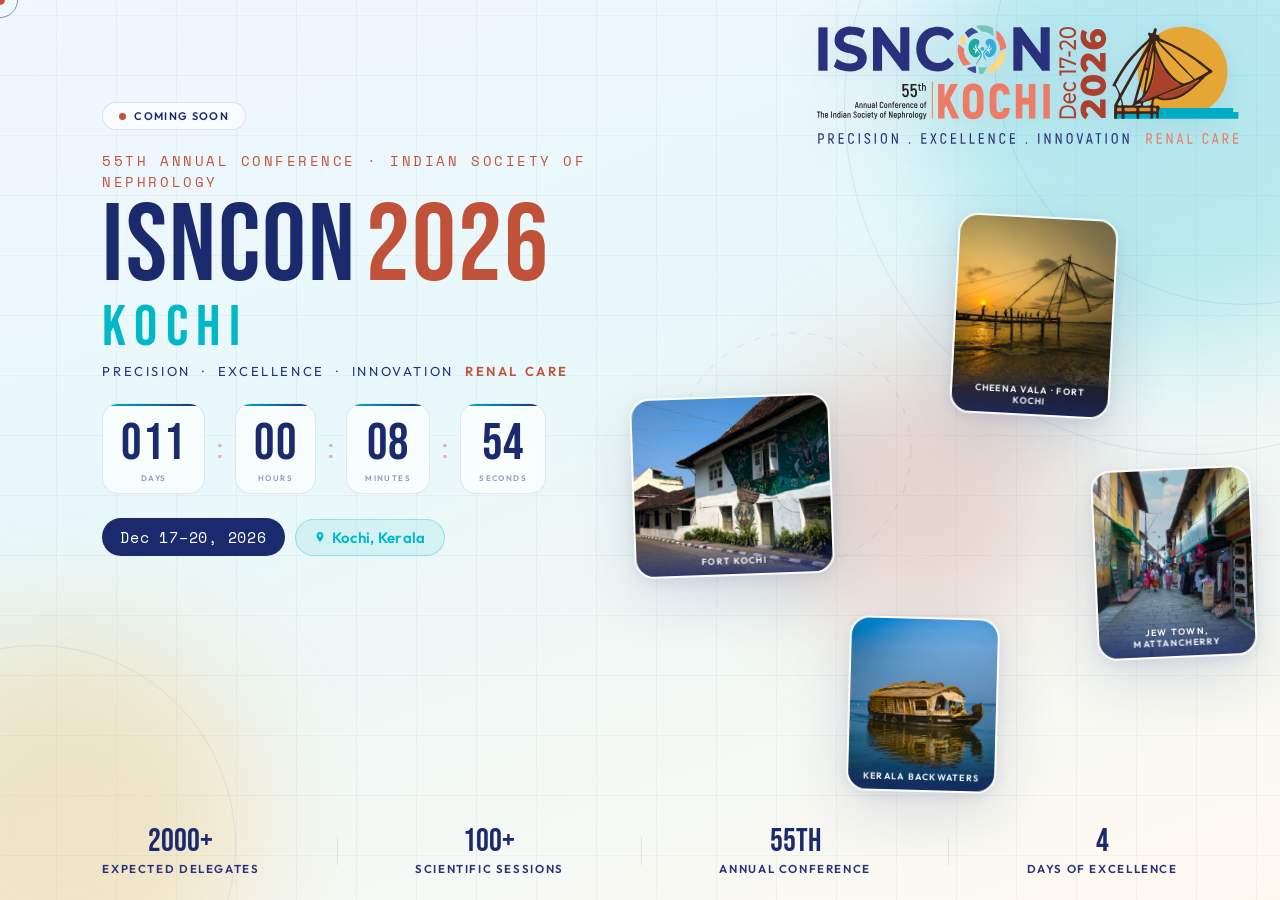
==== index.html @ fe9aec9a "count down page created and hosted" ====
<!DOCTYPE html>
<html lang="en">

<head>
	<meta charset="UTF-8">
	<meta name="viewport" content="width=device-width, initial-scale=1.0">
	<title>ISNCON 2026 — December 17 - 20 at Kochi, Kerala - 55th Annual Conference · Indian Society of Nephrology</title>
	<link rel="icon" type="image/png" href="images/favicon-96x96.png" sizes="96x96" />
	<link rel="icon" type="image/svg+xml" href="images/favicon.svg" />
	<link rel="shortcut icon" href="images/favicon.ico" />
	<link rel="apple-touch-icon" sizes="180x180" href="images/apple-touch-icon.png" />
	<meta name="apple-mobile-web-app-title" content="ISNCON 2026" />
	<link rel="manifest" href="images/site.webmanifest" />
	<meta property="og:image" content="images/logo.jpg" />
	<meta property="og:image:width" content="1200" />
	<meta property="og:image:height" content="848" />
	<meta property="og:type" content="website" />
	<meta property="og:url" content="https://isnconkochi.com/" />
	<meta property="og:title" content="ISNCON 2026 — December 17 - 20 at Kochi, Kerala - 55th Annual Conference · Indian Society of Nephrology" />
	<meta property="og:description" content="Join us December 17-20, 2026 in Kochi, Kerala for the 55th Annual Conference of the Indian Society of Nephrology." />
	<link
		href="https://fonts.googleapis.com/css2?family=Bebas+Neue&family=Outfit:wght@300;400;600;700&family=Space+Mono:ital@0;1&display=swap"
		rel="stylesheet">
	<style>
		*,
		*::before,
		*::after {
			margin: 0;
			padding: 0;
			box-sizing: border-box;
		}

		:root {
			--navy: #1a2a6c;
			--coral: #c0523a;
			--amber: #e8a020;
			--teal: #00b8c8;
			--light: #f4f8ff;
			--glass: rgba(255, 255, 255, 0.65);
		}

		html,
		body {
			height: 100%;
			overflow: hidden;
			font-family: 'Outfit', sans-serif;
			background: var(--light);
			cursor: none;
		}

		@media (hover: none) {

			html,
			body {
				cursor: auto;
			}
		}

		/* ── Custom cursor ── */
		.cursor,
		.cursor-ring {
			position: fixed;
			border-radius: 50%;
			pointer-events: none;
			transform: translate(-50%, -50%);
		}

		.cursor {
			width: 10px;
			height: 10px;
			background: var(--coral);
			z-index: 9999;
			transition: transform .08s;
		}

		.cursor-ring {
			width: 36px;
			height: 36px;
			border: 1.5px solid var(--navy);
			z-index: 9998;
			opacity: .5;
			transition: transform .18s;
		}

		@media (hover: none) {

			.cursor,
			.cursor-ring {
				display: none;
			}
		}

		/* ── Scene ── */
		.scene {
			position: fixed;
			inset: 0;
			overflow: hidden;
			background: linear-gradient(160deg, #f0f7ff 0%, #e8f8fa 40%, #fff9f0 100%);
		}

		/* ── Parallax layers ── */
		.layer {
			position: absolute;
			inset: -5%;
			width: 110%;
			height: 110%;
			will-change: transform;
		}

		.grid-layer {
			background-image:
				linear-gradient(to right, rgba(26, 42, 108, 0.04) 1px, transparent 1px),
				linear-gradient(to bottom, rgba(26, 42, 108, 0.04) 1px, transparent 1px);
			background-size: 60px 60px;
		}

		/* Blobs */
		.blob {
			position: absolute;
			border-radius: 50%;
			filter: blur(60px);
			opacity: .22;
		}

		.blob-1 {
			width: 500px;
			height: 500px;
			background: var(--teal);
			top: -100px;
			right: -80px;
		}

		.blob-2 {
			width: 380px;
			height: 380px;
			background: var(--amber);
			bottom: -60px;
			left: -60px;
		}

		.blob-3 {
			width: 280px;
			height: 280px;
			background: var(--coral);
			top: 40%;
			left: 60%;
		}

		/* Rings */
		.ring {
			position: absolute;
			border-radius: 50%;
			border: 1px solid rgba(26, 42, 108, 0.08);
		}

		.ring-1 {
			width: 700px;
			height: 700px;
			top: -200px;
			right: -200px;
		}

		.ring-2 {
			width: 500px;
			height: 500px;
			top: -150px;
			right: -150px;
		}

		.ring-3 {
			width: 400px;
			height: 400px;
			bottom: -100px;
			left: -100px;
		}

		/* Particles */
		.particles {
			position: absolute;
			inset: 0;
			overflow: hidden;
			pointer-events: none;
		}

		.particle {
			position: absolute;
			border-radius: 50%;
			animation: floatUp linear infinite;
			opacity: 0;
		}

		@keyframes floatUp {
			0% {
				transform: translateY(0) scale(1);
				opacity: 0;
			}

			10% {
				opacity: 1;
			}

			90% {
				opacity: .6;
			}

			100% {
				transform: translateY(-100vh) scale(.5);
				opacity: 0;
			}
		}

		/* Kidney ring */
		.kidney-ring {
			position: absolute;
			right: 38%;
			top: 50%;
			transform: translate(50%, -50%);
			width: 260px;
			height: 260px;
			pointer-events: none;
			z-index: 5;
			animation: spinSlow 30s linear infinite;
			opacity: .06;
		}

		@keyframes spinSlow {
			to {
				transform: translate(50%, -50%) rotate(360deg);
			}
		}

		/* ── Image cards ── */
		.img-card {
			position: absolute;
			border-radius: 20px;
			overflow: hidden;
			box-shadow: 0 20px 60px rgba(26, 42, 108, .14), 0 4px 16px rgba(26, 42, 108, .08);
			border: 2px solid rgba(255, 255, 255, .85);
			z-index: 8;
			pointer-events: none;
			will-change: transform;
			animation: cardReveal 1s ease both;
		}

		.img-card img {
			width: 100%;
			height: 100%;
			object-fit: cover;
			display: block;
		}

		.img-card-label {
			position: absolute;
			bottom: 0;
			left: 0;
			right: 0;
			background: linear-gradient(to top, rgba(26, 42, 108, .75), transparent);
			color: #fff;
			font-size: 9px;
			font-weight: 600;
			letter-spacing: .14em;
			text-transform: uppercase;
			padding: 18px 10px 8px;
			text-align: center;
		}

		@keyframes cardReveal {
			from {
				opacity: 0;
				transform: translateY(30px) scale(.95);
			}

			to {
				opacity: 1;
			}
		}

		/* Desktop card positions */
		.img-card-1 {
			width: 190px;
			height: 240px;
			top: 22%;
			right: 13%;
			transform: rotate(3deg);
			animation-delay: .3s;
		}

		.img-card-2 {
			width: 160px;
			height: 190px;
			top: 52%;
			right: 2%;
			transform: rotate(-2.5deg);
			animation-delay: .5s;
		}

		.img-card-3 {
			width: 150px;
			height: 175px;
			bottom: 12%;
			right: 22%;
			transform: rotate(1.5deg);
			animation-delay: .7s;
		}

		.img-card-4 {
			width: 150px;
			height: 160px;
			top: 12%;
			right: 35%;
			transform: rotate(-3deg);
			animation-delay: .9s;
			opacity: .85;
		}

		.img-card-5 {
			width: 200px;
			height: 180px;
			top: 44%;
			right: 35%;
			transform: rotate(-2deg);
			animation-delay: 1.1s;
			opacity: .85;
		}

		/* ── Logo ── */
		.logo-img {
			position: fixed;
			top: 24px;
			right: 40px;
			height: 120px;
			z-index: 100;
			pointer-events: none;
			animation: fadeSlide 1s .4s ease both;
			filter: drop-shadow(0 4px 16px rgba(26, 42, 108, .1));
		}

		/* ── Main content ── */
		.content {
			position: relative;
			z-index: 10;
			height: 100vh;
			max-width: 62%;
			display: flex;
			flex-direction: column;
			justify-content: center;
			padding: 0 8vw;
			pointer-events: none;
		}

		/* Badge */
		.badge {
			display: inline-flex;
			align-items: center;
			gap: 8px;
			background: var(--glass);
			backdrop-filter: blur(12px);
			border: 1px solid rgba(26, 42, 108, .12);
			border-radius: 100px;
			padding: 6px 16px;
			font-size: 11px;
			font-weight: 600;
			letter-spacing: .12em;
			text-transform: uppercase;
			color: var(--navy);
			margin-bottom: 20px;
			width: fit-content;
			pointer-events: auto;
			animation: fadeSlide .8s ease both;
		}

		.badge-dot {
			width: 7px;
			height: 7px;
			background: var(--coral);
			border-radius: 50%;
			animation: pulse 2s ease infinite;
		}

		@keyframes pulse {

			0%,
			100% {
				transform: scale(1);
				opacity: 1
			}

			50% {
				transform: scale(1.5);
				opacity: .6
			}
		}

		/* Title */
		.title-block {
			animation: fadeSlide .8s .15s ease both;
		}

		.label-small {
			font-family: 'Space Mono', monospace;
			font-size: clamp(10px, 1.2vw, 14px);
			letter-spacing: .18em;
			color: var(--coral);
			text-transform: uppercase;
			margin-bottom: 6px;
		}

		.isncon-logo {
			display: flex;
			align-items: baseline;
			flex-wrap: wrap;
			margin-bottom: 2px;
		}

		.logo-isncon {
			font-family: 'Bebas Neue', sans-serif;
			font-size: clamp(52px, 9vw, 110px);
			color: var(--navy);
			line-height: .9;
			letter-spacing: .02em;
		}

		.logo-year {
			font-family: 'Bebas Neue', sans-serif;
			font-size: clamp(52px, 9vw, 110px);
			color: var(--coral);
			line-height: .9;
			letter-spacing: .02em;
			margin-left: 8px;
		}

		.kochi-text {
			font-family: 'Bebas Neue', sans-serif;
			font-size: clamp(28px, 4.5vw, 64px);
			color: var(--teal);
			letter-spacing: .15em;
			line-height: 1;
			margin-bottom: 6px;
		}

		.tagline {
			font-size: clamp(10px, 1.1vw, 13px);
			font-weight: 400;
			letter-spacing: .2em;
			color: #2a317c;
			text-transform: uppercase;
			margin-bottom: 24px;
		}

		.tagline span {
			color: var(--coral);
			font-weight: 600;
		}

		/* Countdown */
		.countdown {
			display: flex;
			gap: 12px;
			flex-wrap: wrap;
			animation: fadeSlide .8s .4s ease both;
			pointer-events: auto;
			margin-bottom: 24px;
		}

		.count-unit {
			display: flex;
			flex-direction: column;
			align-items: center;
			background: var(--glass);
			backdrop-filter: blur(16px);
			border: 1px solid rgba(26, 42, 108, .1);
			border-radius: 16px;
			padding: 14px 18px 10px;
			min-width: 72px;
			position: relative;
			overflow: hidden;
			transition: transform .2s, box-shadow .2s;
		}

		.count-unit:hover {
			transform: translateY(-3px);
			box-shadow: 0 12px 32px rgba(26, 42, 108, .1);
		}

		.count-unit::before {
			content: '';
			position: absolute;
			top: 0;
			left: 0;
			right: 0;
			height: 2px;
			background: linear-gradient(90deg, var(--teal), var(--navy));
		}

		.count-num {
			font-family: 'Bebas Neue', sans-serif;
			font-size: clamp(34px, 4vw, 52px);
			color: var(--navy);
			line-height: 1;
			letter-spacing: .03em;
		}

		.count-label {
			font-size: 8px;
			font-weight: 600;
			letter-spacing: .18em;
			color: rgba(26, 42, 108, .45);
			text-transform: uppercase;
			margin-top: 4px;
		}

		.count-sep {
			font-family: 'Bebas Neue', sans-serif;
			font-size: 30px;
			color: var(--coral);
			align-self: center;
			opacity: .4;
			animation: blink 1s step-end infinite;
		}

		@keyframes blink {

			0%,
			100% {
				opacity: .4
			}

			50% {
				opacity: .05
			}
		}

		/* Date strip */
		.date-strip {
			display: flex;
			align-items: center;
			gap: 10px;
			flex-wrap: wrap;
			animation: fadeSlide .8s .55s ease both;
			pointer-events: auto;
		}

		.date-pill {
			background: var(--navy);
			color: #fff;
			font-family: 'Space Mono', monospace;
			font-size: clamp(11px, 1.3vw, 15px);
			padding: 8px 18px;
			border-radius: 100px;
			letter-spacing: .05em;
			white-space: nowrap;
		}

		.venue-pill {
			display: flex;
			align-items: center;
			gap: 6px;
			background: rgba(0, 184, 200, .1);
			border: 1px solid rgba(0, 184, 200, .3);
			color: var(--teal);
			font-size: clamp(11px, 1.3vw, 15px);
			font-weight: 600;
			padding: 8px 18px;
			border-radius: 100px;
			letter-spacing: .02em;
			white-space: nowrap;
		}

		@keyframes fadeSlide {
			from {
				opacity: 0;
				transform: translateY(24px);
			}

			to {
				opacity: 1;
				transform: translateY(0);
			}
		}

		/* ── Stats bar ── */
		.stats {
			position: fixed;
			bottom: 24px;
			left: 8vw;
			right: 8vw;
			display: flex;
			justify-content: space-between;
			align-items: center;
			pointer-events: none;
			z-index: 20;
			animation: fadeSlide .8s .7s ease both;
		}

		.stat-item {
			display: flex;
			flex-direction: column;
			align-items: center;
			gap: 3px;
		}

		.stat-num {
			font-family: 'Bebas Neue', sans-serif;
			font-size: clamp(20px, 2.5vw, 32px);
			color: var(--navy);
			line-height: 1;
		}

		.stat-label {
			font-size: clamp(8px, .9vw, 12px);
			font-weight: 600;
			letter-spacing: .14em;
			color: #2a317c;
			text-transform: uppercase;
			text-align: center;
		}

		.stat-div {
			width: 1px;
			height: 28px;
			background: rgba(26, 42, 108, .1);
		}

		/* ══════════════════════════════════════
     TABLET  ≤ 1024px
  ══════════════════════════════════════ */
		@media all and (max-width: 1280px){
			.img-card-4{
				display: none;
			}
			.content{
				justify-content: start;
				padding-top: 8%;
			}
			.img-card-1 {
				width: 160px;
				height: 200px;
				top: 24%;
			}
		}
		@media (max-width: 1024px) {
			.content {
				max-width: 100%;
				padding: 0 6vw;
				padding-top: 110px;
			}

			.img-card-1 {
				width: 140px;
				height: 175px;
				top: auto;
				bottom: 16%;
				right: 3%;
			}

			.img-card-2 {
				width: 130px;
				height: 155px;
				top: auto;
				bottom: 19%;
				right: 20%;
			}

			.img-card-3 {
				width: 130px;
				height: 155px;
				top: auto;
				bottom: 43%;
				right: 20%;
			}

			.img-card-4 {
				width: 120px;
				height: 135px;
				top: 8%;
				right: 3%;
				transform: rotate(-2deg);
			}

			.img-card-5 {
				display: none;
			}

			.kidney-ring {
				right: 50%;
				opacity: .04;
			}

			.logo-img {
				height: 100px;
				right: 20px;
				top: 16px;
			}

			.stats {
				left: 4vw;
				right: 4vw;
			}
		}

		/* ══════════════════════════════════════
     MOBILE  ≤ 640px
  ══════════════════════════════════════ */
		@media (max-width: 640px) {

			html,
			body {
				overflow-y: auto;
			}

			.content {
				max-width: 100%;
				height: auto;
				min-height: 100dvh;
				padding: 140px 6vw 148px;
				justify-content: flex-start;
			}

			/* Hide most cards; show two small ones tucked bottom-right */
			.img-card {
				display: none;
			}

			.img-card-1,
			.img-card-2,
			.img-card-3,
			.img-card-4 {
				display: block;
			}

			.img-card-1 {
				width: 100px;
				height: 120px;
				bottom: 120px;
				top: auto;
				right: 4%;
				transform: rotate(3deg);
				animation-delay: .4s;
			}

			.img-card-2 {
				width: 100px;
				height: 120px;
				bottom: 120px;
				top: auto;
				right: calc(4% + 110px);
				transform: rotate(-2deg);
				animation-delay: .6s;
			}

			.img-card-3 {
				width: 100px;
				height: 120px;
				bottom: 120px;
				top: auto;
				right: calc(4% + 220px);
				transform: rotate(2deg);
				animation-delay: .8s;
			}

			.img-card-4 {
				width: 100px;
				height: 120px;
				bottom: 120px;
				top: auto;
				right: calc(4% + 330px);
				transform: rotate(-3deg);
				animation-delay: 1s;
			}

			.kidney-ring {
				display: none;
			}

			.logo-img {
				height: 80px;
				right: 14px;
				top: 30px;
			}

			.badge {
				font-size: 10px;
				padding: 5px 12px;
				margin-bottom: 14px;
			}

			.tagline {
				font-size: 9px;
				letter-spacing: .13em;
				margin-bottom: 16px;
			}

			.countdown {
				gap: 8px;
				margin-bottom: 18px;
			}

			.count-unit {
				padding: 10px 12px 8px;
				min-width: 58px;
				border-radius: 12px;
			}

			.count-num {
				font-size: 30px;
			}

			.count-sep {
				font-size: 24px;
			}

			.count-label {
				font-size: 7px;
			}

			.date-strip {
				gap: 8px;
			}

			.date-pill,
			.venue-pill {
				font-size: 11px;
				padding: 7px 13px;
			}

			/* Frosted stats bar pinned to bottom */
			.stats {
				left: 0;
				right: 0;
				bottom: 0;
				padding: 10px 5vw 14px;
				background: rgba(255, 255, 255, .88);
				backdrop-filter: blur(14px);
				border-top: 1px solid rgba(26, 42, 108, .07);
				justify-content: space-around;
			}

			.stat-div {
				display: none;
			}

			.stat-num {
				font-size: 20px;
			}

			.stat-label {
				font-size: 8px;
				letter-spacing: .09em;
			}
		}

		/* ══════════════════════════════════════
     VERY SMALL  ≤ 380px
  ══════════════════════════════════════ */
		@media (max-width: 380px) {

			.logo-isncon,
			.logo-year {
				font-size: 42px;
			}

			.kochi-text {
				font-size: 22px;
			}

			.count-num {
				font-size: 26px;
			}

			.count-unit {
				min-width: 50px;
				padding: 8px 10px 6px;
			}

			.imgCard4 {
				display: none;
			}

			.logo-img {
				height: 46px;
			}
		}
	</style>
</head>

<body>

	<div class="cursor" id="cursor"></div>
	<div class="cursor-ring" id="cursorRing"></div>

	<div class="scene" id="scene">

		<div class="layer grid-layer" data-depth="0.05"></div>

		<div class="layer" data-depth="0.15">
			<div class="blob blob-1"></div>
			<div class="blob blob-2"></div>
			<div class="blob blob-3"></div>
		</div>

		<div class="layer" data-depth="0.08">
			<div class="ring ring-1"></div>
			<div class="ring ring-2"></div>
			<div class="ring ring-3"></div>
		</div>

		<svg class="kidney-ring" viewBox="0 0 200 200" xmlns="http://www.w3.org/2000/svg">
			<circle cx="100" cy="100" r="90" stroke="#1a2a6c" stroke-width="1" fill="none" stroke-dasharray="6 8" />
			<circle cx="100" cy="100" r="70" stroke="#00b8c8" stroke-width=".5" fill="none" stroke-dasharray="3 12" />
		</svg>

		<div class="particles" id="particles"></div>

		<div class="img-card img-card-1" data-depth="0.35" id="imgCard1">
			<img src="images/chinese-net.webp" alt="Chinese Fishing Nets Kochi"
				onerror="this.parentElement.style.background='linear-gradient(135deg,#00b8c8,#1a2a6c)';this.style.display='none'" />
			<div class="img-card-label">Cheena Vala · Fort Kochi</div>
		</div>

		<div class="img-card img-card-2" data-depth="0.45" id="imgCard2">
			<img src="images/mattanchery.jpeg" alt="Jew Town, Mattancherry"
				onerror="this.parentElement.style.background='linear-gradient(135deg,#e8a020,#c0523a)';this.style.display='none'" />
			<div class="img-card-label">Jew Town, Mattancherry</div>
		</div>

		<div class="img-card img-card-3" data-depth="0.3" id="imgCard3">
			<img src="images/house-boat.webp" alt="Kerala Backwaters"
				onerror="this.parentElement.style.background='linear-gradient(135deg,#1a2a6c,#00b8c8)';this.style.display='none'" />
			<div class="img-card-label">Kerala Backwaters</div>
		</div>

		<div class="img-card img-card-4" data-depth="0.2" id="imgCard4">
			<img src="images/kadamakudy.webp" alt="Kadamakudy Islands"
				onerror="this.parentElement.style.background='linear-gradient(135deg,#f4f8ff,#1a2a6c)';this.style.display='none'" />
			<div class="img-card-label">Kadamakudy Islands</div>
		</div>

		<div class="img-card img-card-5" data-depth="0.25" id="imgCard5">
			<img src="images/fort-kochi.jpg" alt="Fort Kochi"
				onerror="this.parentElement.style.background='linear-gradient(135deg,#f4f8ff,#1a2a6c)';this.style.display='none'" />
			<div class="img-card-label">Fort Kochi</div>
		</div>

	</div>

	<!-- Main content -->
	<div class="content" id="mainContent">

		<div class="badge">
			<div class="badge-dot"></div>
			Coming Soon
		</div>

		<div class="title-block">
			<div class="label-small">55th Annual Conference · Indian Society of Nephrology</div>
			<div class="isncon-logo">
				<span class="logo-isncon">ISNCON</span>
				<span class="logo-year">2026</span>
			</div>
			<div class="kochi-text">Kochi</div>
			<div class="tagline">Precision &nbsp;·&nbsp; Excellence &nbsp;·&nbsp; Innovation &nbsp;<span>Renal
					Care</span></div>
		</div>

		<div class="countdown">
			<div class="count-unit">
				<span class="count-num" id="days">000</span>
				<span class="count-label">Days</span>
			</div>
			<div class="count-sep">:</div>
			<div class="count-unit">
				<span class="count-num" id="hours">00</span>
				<span class="count-label">Hours</span>
			</div>
			<div class="count-sep">:</div>
			<div class="count-unit">
				<span class="count-num" id="mins">00</span>
				<span class="count-label">Minutes</span>
			</div>
			<div class="count-sep">:</div>
			<div class="count-unit">
				<span class="count-num" id="secs">00</span>
				<span class="count-label">Seconds</span>
			</div>
		</div>

		<div class="date-strip">
			<div class="date-pill">Dec 17–20, 2026</div>
			<div class="venue-pill">
				<svg width="12" height="12" viewBox="0 0 24 24" fill="currentColor">
					<path
						d="M12 2C8.13 2 5 5.13 5 9c0 5.25 7 13 7 13s7-7.75 7-13c0-3.87-3.13-7-7-7zm0 9.5c-1.38 0-2.5-1.12-2.5-2.5s1.12-2.5 2.5-2.5 2.5 1.12 2.5 2.5-1.12 2.5-2.5 2.5z" />
				</svg>
				Kochi, Kerala
			</div>
		</div>

	</div>

	<!-- Logo top-right -->
	<img src="images/logo.svg" class="logo-img" alt="ISNCON Logo" onerror="this.src='ISNCON_Logo-02.png'" />

	<!-- Stats bar -->
	<div class="stats">
		<div class="stat-item">
			<span class="stat-num">2000+</span>
			<span class="stat-label">Expected Delegates</span>
		</div>
		<div class="stat-div"></div>
		<div class="stat-item">
			<span class="stat-num">100+</span>
			<span class="stat-label">Scientific Sessions</span>
		</div>
		<div class="stat-div"></div>
		<div class="stat-item">
			<span class="stat-num">55th</span>
			<span class="stat-label">Annual Conference</span>
		</div>
		<div class="stat-div"></div>
		<div class="stat-item">
			<span class="stat-num">4</span>
			<span class="stat-label">Days of Excellence</span>
		</div>
	</div>

	<script>
		/* ── Cursor ── */
		const cursorEl = document.getElementById('cursor');
		const ringEl = document.getElementById('cursorRing');
		let mx = 0, my = 0, rx = 0, ry = 0;
		document.addEventListener('mousemove', e => { mx = e.clientX; my = e.clientY; });
		(function tick() {
			cursorEl.style.left = mx + 'px'; cursorEl.style.top = my + 'px';
			rx += (mx - rx) * .12; ry += (my - ry) * .12;
			ringEl.style.left = rx + 'px'; ringEl.style.top = ry + 'px';
			requestAnimationFrame(tick);
		})();

		/* ── Parallax (pointer devices only) ── */
		if (window.matchMedia('(hover: hover)').matches) {
			const layers = document.querySelectorAll('[data-depth]');
			const content = document.getElementById('mainContent');
			const cx = innerWidth / 2, cy = innerHeight / 2;
			const rots = { imgCard1: 3, imgCard2: -2.5, imgCard3: 1.5, imgCard4: -3, imgCard5: -2 };

			document.addEventListener('mousemove', e => {
				const dx = (e.clientX - cx) / cx;
				const dy = (e.clientY - cy) / cy;
				layers.forEach(l => {
					const d = parseFloat(l.dataset.depth);
					const id = l.id;
					if (id && rots[id] !== undefined) {
						l.style.transform =
							`translate(${dx * d * 55}px,${dy * d * 55}px) rotate(${rots[id] + dx * 1.5}deg)`;
					} else {
						l.style.transform = `translate(${dx * d * 40}px,${dy * d * 40}px)`;
					}
				});
				content.style.transform = `translate(${dx * 5}px,${dy * 3}px)`;
			});
		}

		/* ── Countdown ── */
		function tick() {
			const diff = new Date('2026-12-17T08:00:00') - Date.now();
			if (diff <= 0) return;
			const d = Math.floor(diff / 86400000);
			const h = Math.floor(diff % 86400000 / 3600000);
			const m = Math.floor(diff % 3600000 / 60000);
			const s = Math.floor(diff % 60000 / 1000);
			document.getElementById('days').textContent = String(d).padStart(3, '0');
			document.getElementById('hours').textContent = String(h).padStart(2, '0');
			document.getElementById('mins').textContent = String(m).padStart(2, '0');
			document.getElementById('secs').textContent = String(s).padStart(2, '0');
		}
		tick(); setInterval(tick, 1000);

		/* ── Particles ── */
		const pc = document.getElementById('particles');
		const colors = ['#1a2a6c', '#00b8c8', '#c0523a', '#e8a020'];
		for (let i = 0; i < 28; i++) {
			const p = document.createElement('div');
			p.className = 'particle';
			const sz = Math.random() * 5 + 2;
			p.style.cssText = `
      width:${sz}px;height:${sz}px;
      background:${colors[Math.floor(Math.random() * 4)]};
      left:${Math.random() * 100}%;bottom:-20px;
      animation-duration:${Math.random() * 12 + 8}s;
      animation-delay:${Math.random() * 10}s;
    `;
			pc.appendChild(p);
		}
	</script>
</body>

</html>
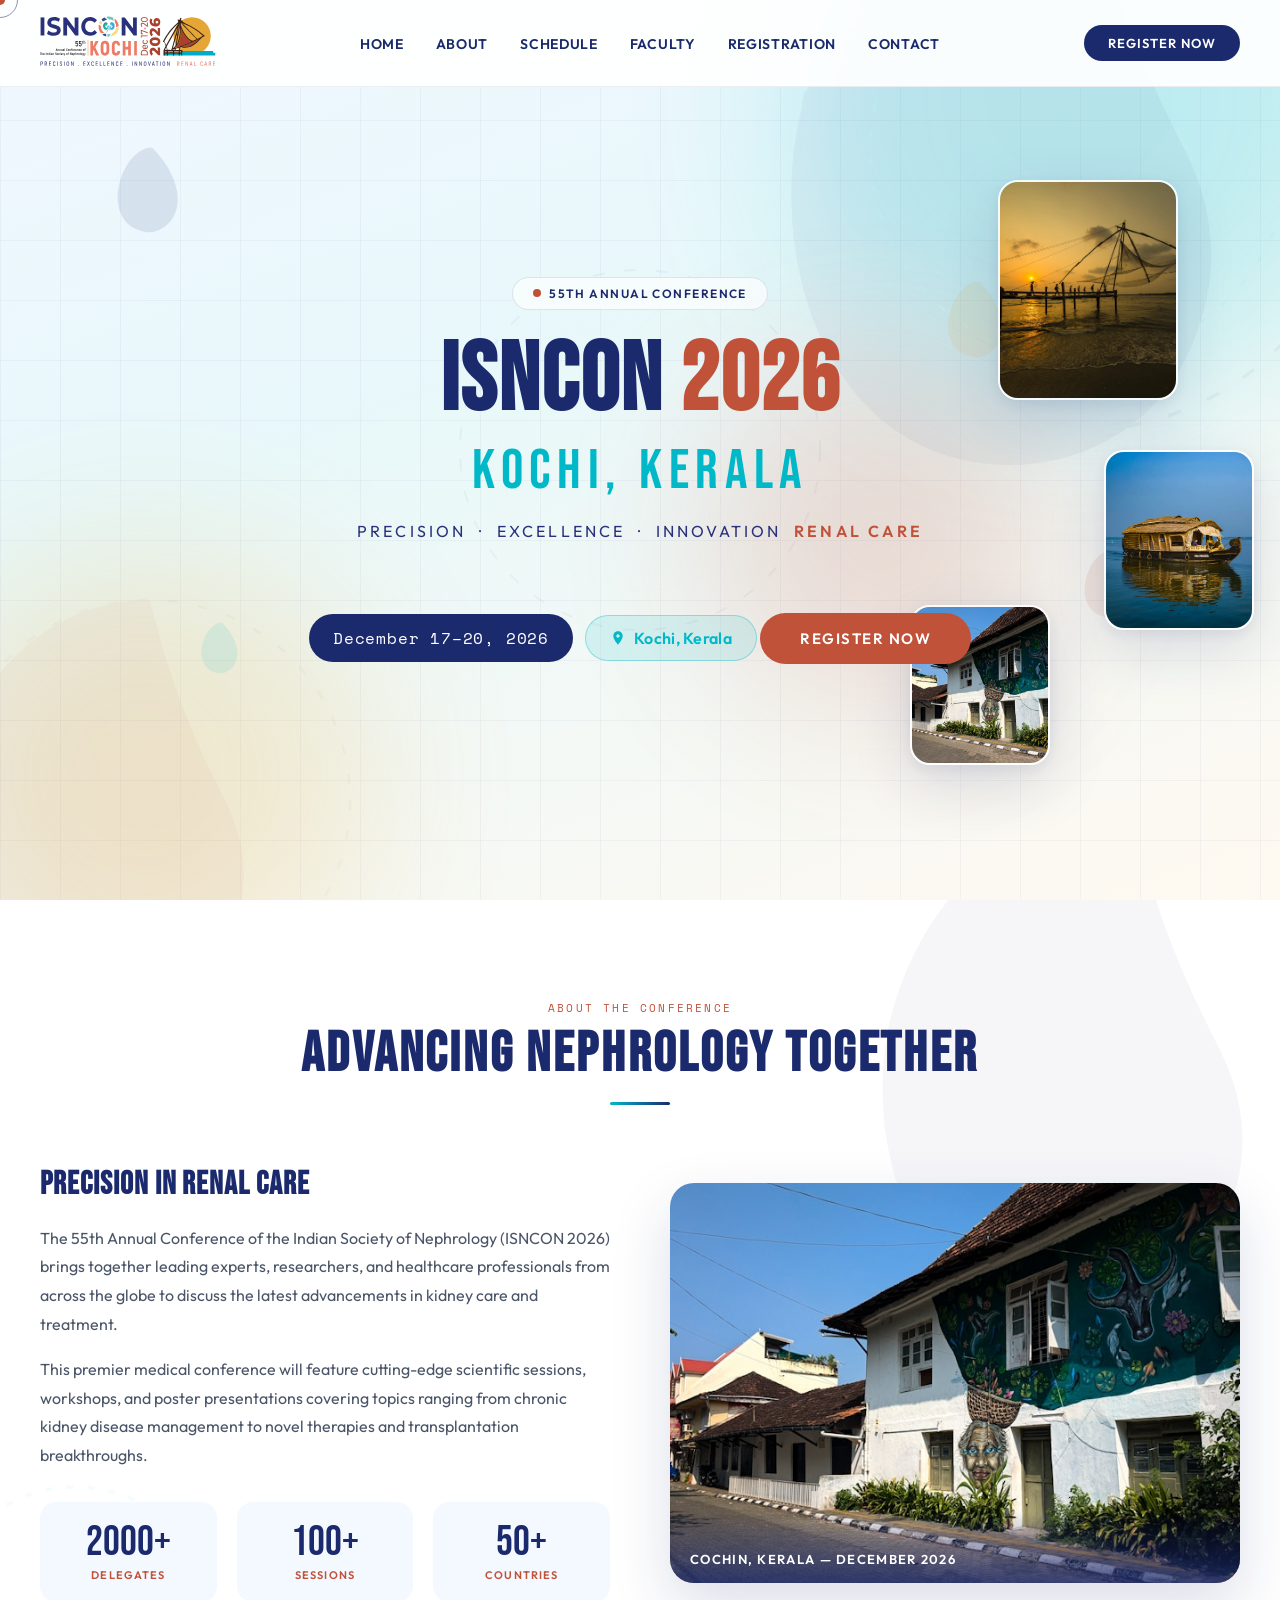
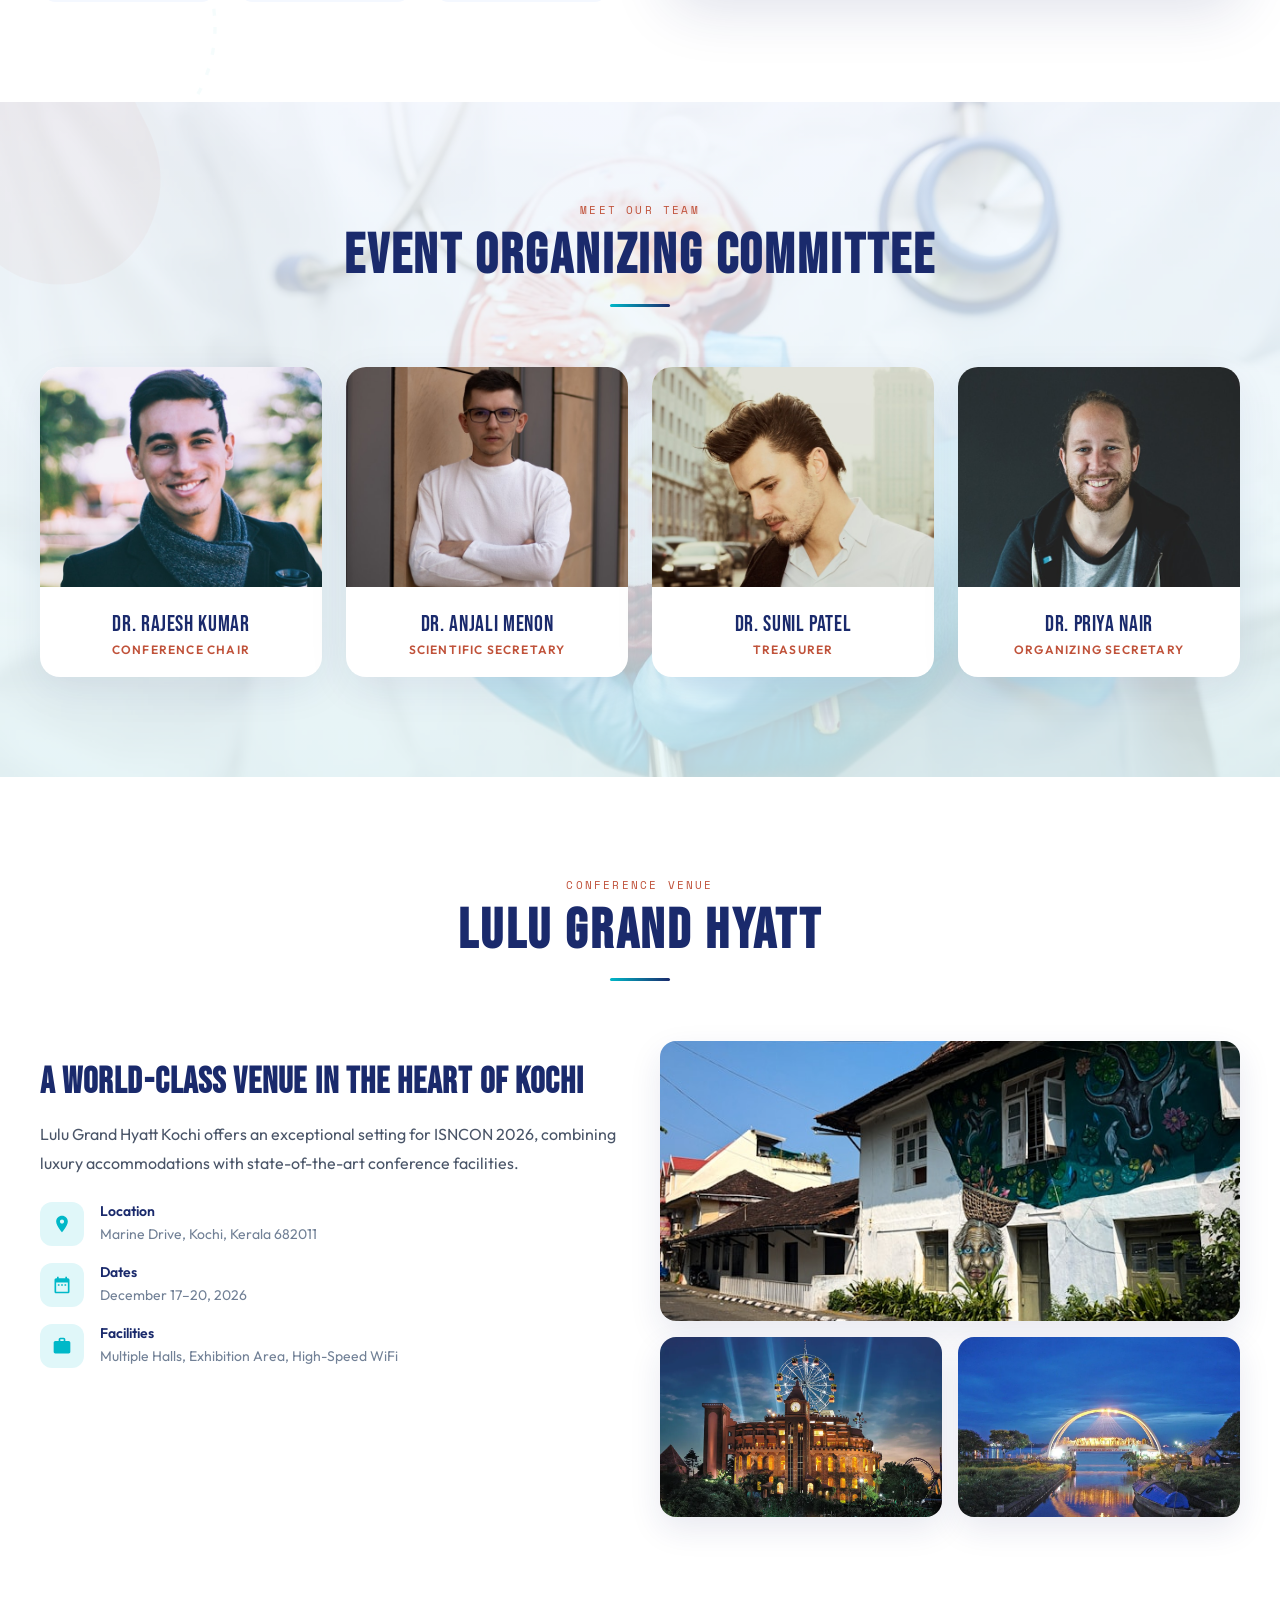
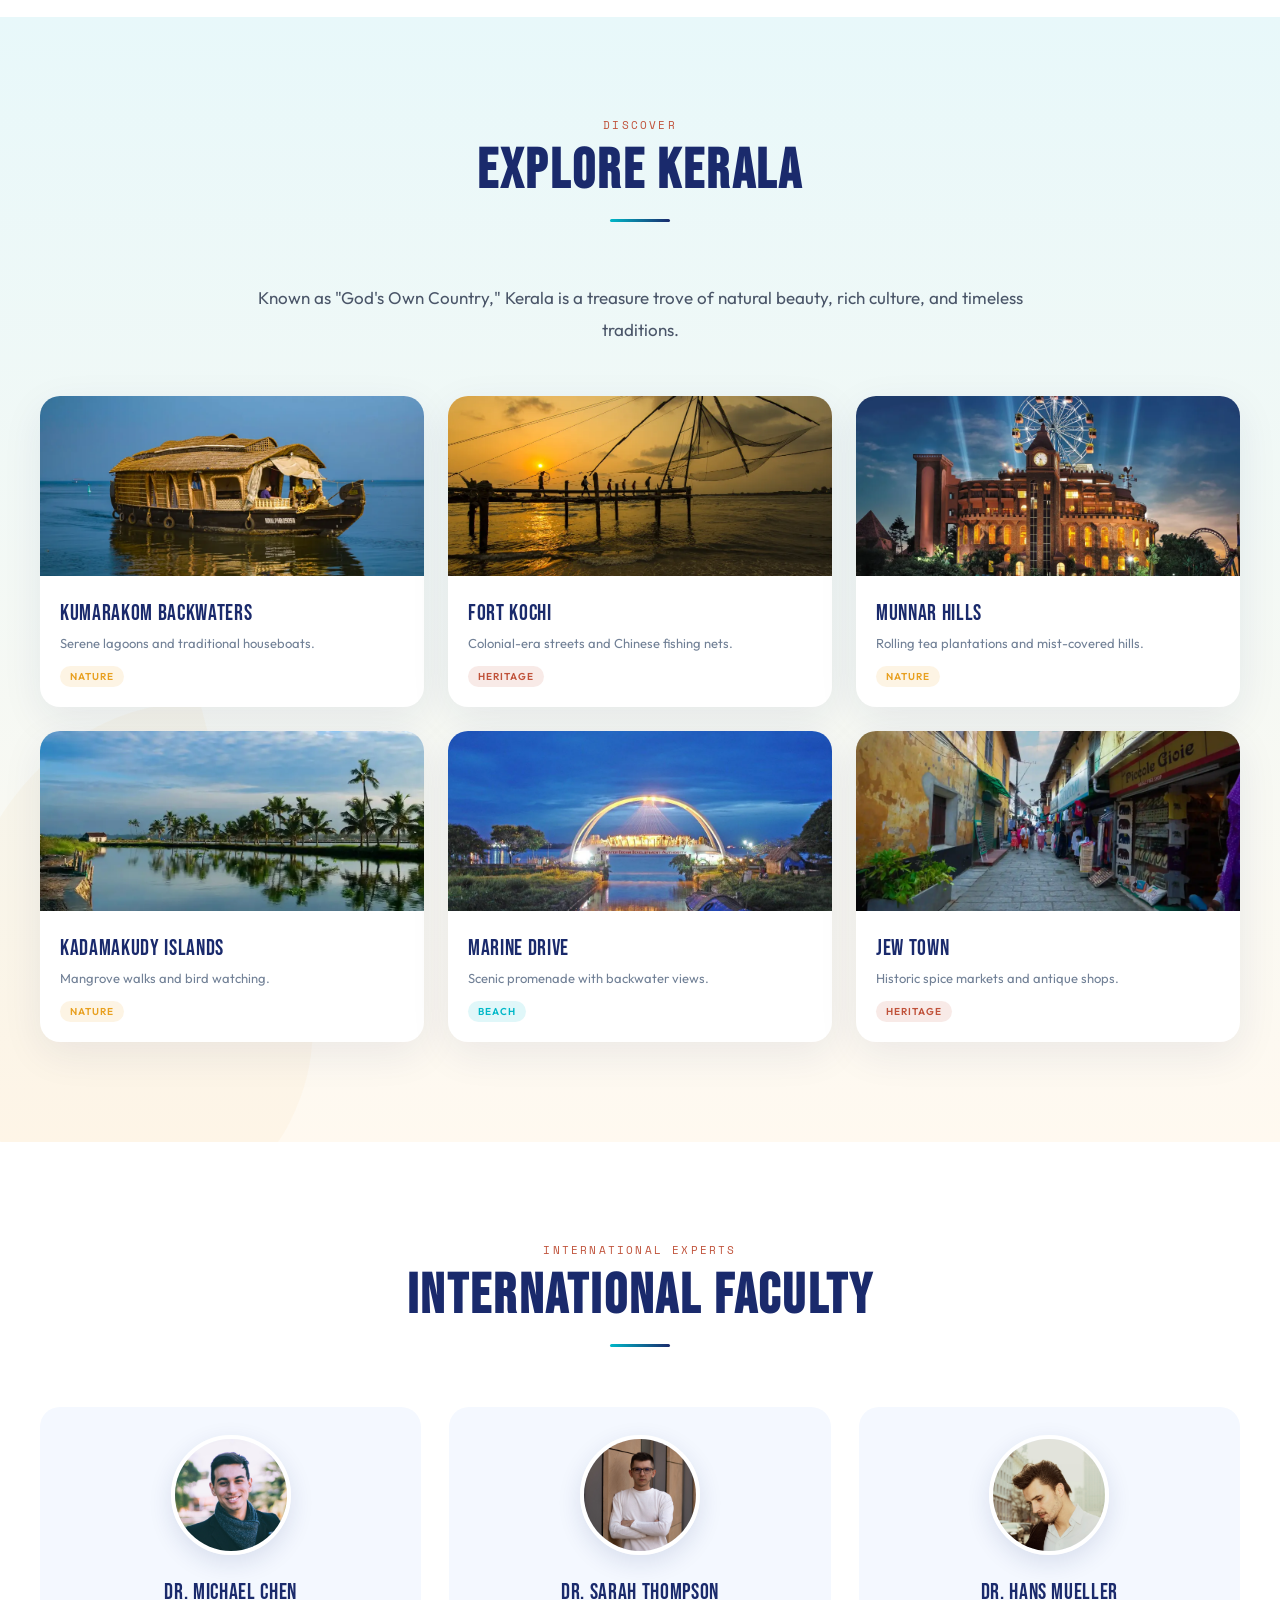
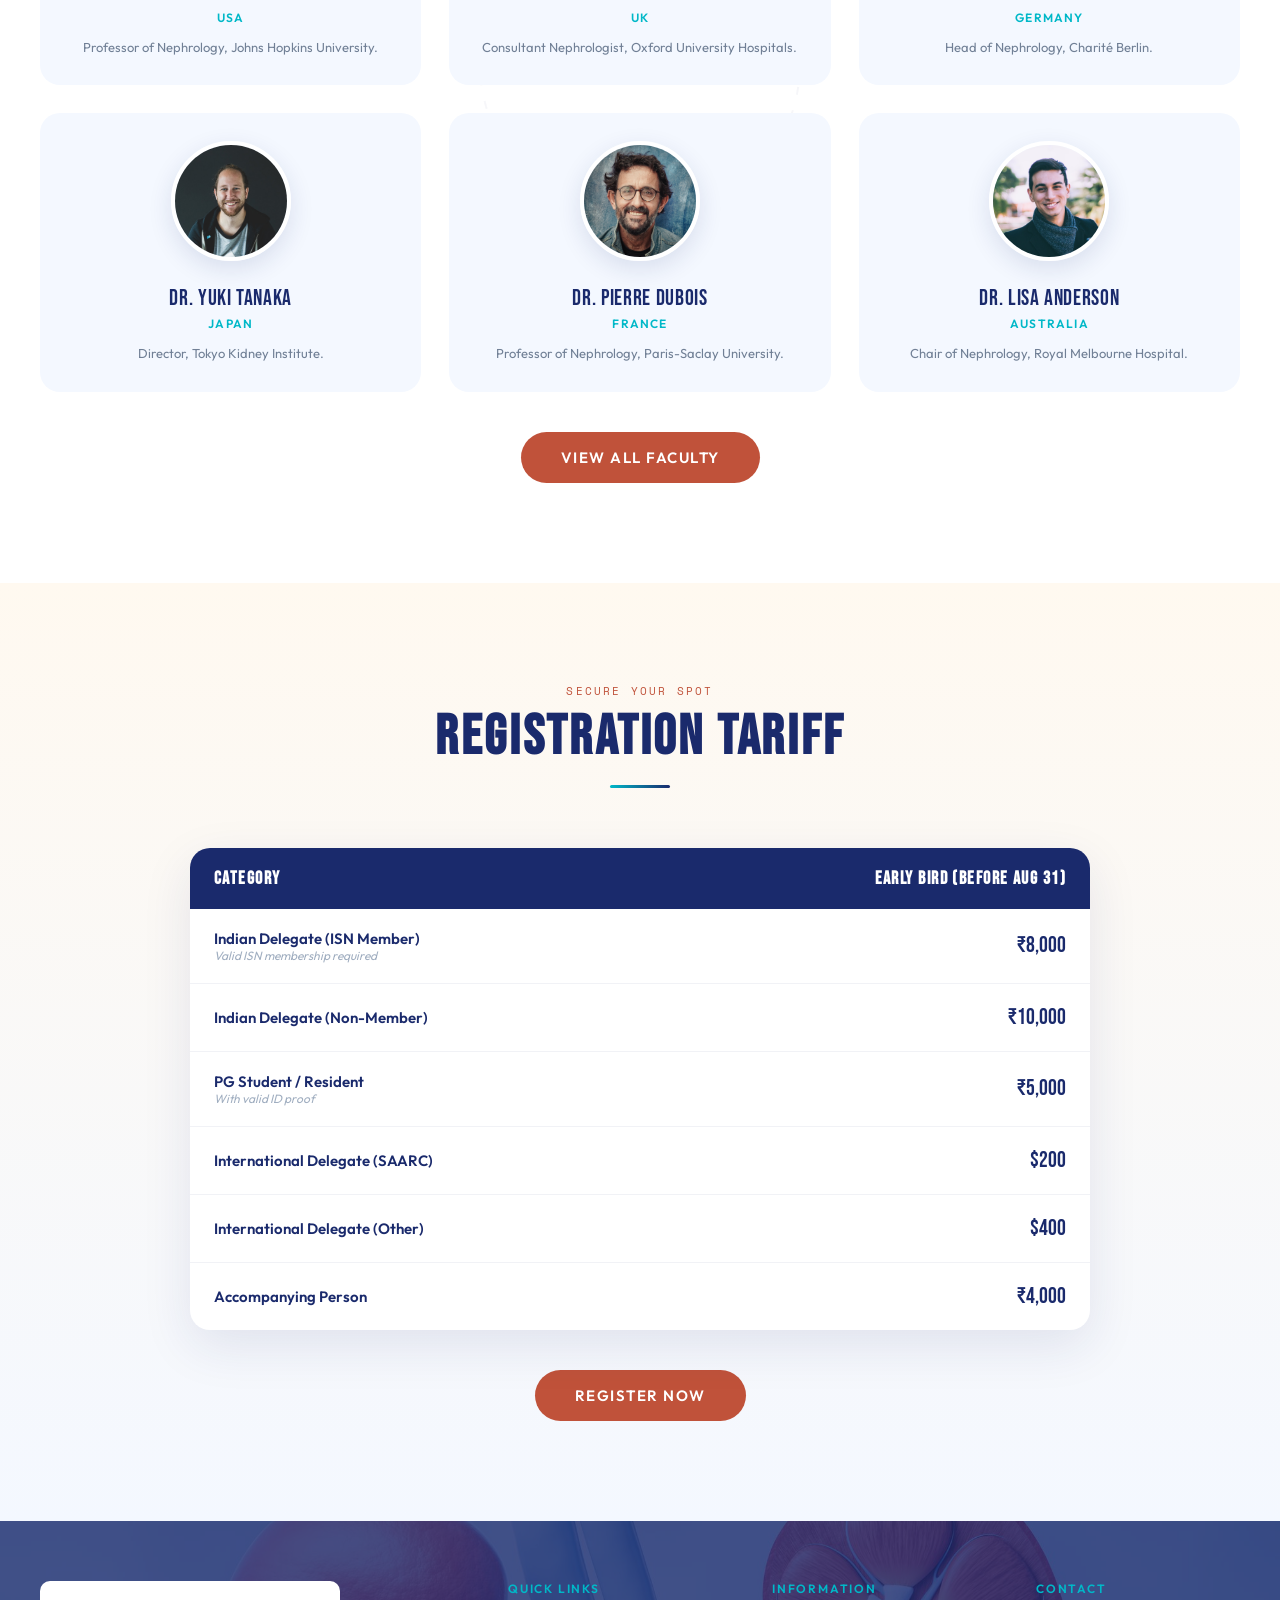
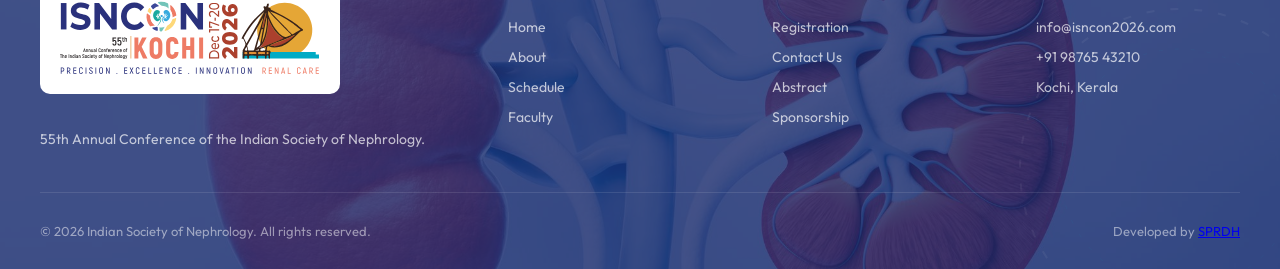
==== commit 680e2263: "home page and inner page created with dummy content" ====
--- a/index.html
+++ b/index.html
@@ -4,20 +4,13 @@
 <head>
 	<meta charset="UTF-8">
 	<meta name="viewport" content="width=device-width, initial-scale=1.0">
-	<title>ISNCON 2026 — December 17 - 20 at Kochi, Kerala - 55th Annual Conference · Indian Society of Nephrology</title>
+	<title>ISNCON 2026 — Home | 55th Annual Conference · Indian Society of Nephrology</title>
 	<link rel="icon" type="image/png" href="images/favicon-96x96.png" sizes="96x96" />
 	<link rel="icon" type="image/svg+xml" href="images/favicon.svg" />
 	<link rel="shortcut icon" href="images/favicon.ico" />
 	<link rel="apple-touch-icon" sizes="180x180" href="images/apple-touch-icon.png" />
 	<meta name="apple-mobile-web-app-title" content="ISNCON 2026" />
 	<link rel="manifest" href="images/site.webmanifest" />
-	<meta property="og:image" content="images/logo.jpg" />
-	<meta property="og:image:width" content="1200" />
-	<meta property="og:image:height" content="848" />
-	<meta property="og:type" content="website" />
-	<meta property="og:url" content="https://isnconkochi.com/" />
-	<meta property="og:title" content="ISNCON 2026 — December 17 - 20 at Kochi, Kerala - 55th Annual Conference · Indian Society of Nephrology" />
-	<meta property="og:description" content="Join us December 17-20, 2026 in Kochi, Kerala for the 55th Annual Conference of the Indian Society of Nephrology." />
 	<link
 		href="https://fonts.googleapis.com/css2?family=Bebas+Neue&family=Outfit:wght@300;400;600;700&family=Space+Mono:ital@0;1&display=swap"
 		rel="stylesheet">
@@ -27,7 +20,7 @@
 		*::after {
 			margin: 0;
 			padding: 0;
-			box-sizing: border-box;
+			box-sizing: border-box
 		}
 
 		:root {
@@ -36,1061 +29,1737 @@
 			--amber: #e8a020;
 			--teal: #00b8c8;
 			--light: #f4f8ff;
-			--glass: rgba(255, 255, 255, 0.65);
+			--glass: rgba(255, 255, 255, 0.65)
+		}
+
+		html {
+			scroll-behavior: smooth
 		}
 
 		html,
 		body {
-			height: 100%;
-			overflow: hidden;
 			font-family: 'Outfit', sans-serif;
 			background: var(--light);
-			cursor: none;
-		}
-
-		@media (hover: none) {
+			cursor: none
+		}
+
+		@media(hover:none) {
 
 			html,
 			body {
-				cursor: auto;
-			}
-		}
-
-		/* ── Custom cursor ── */
+				cursor: auto
+			}
+		}
+
 		.cursor,
 		.cursor-ring {
 			position: fixed;
 			border-radius: 50%;
 			pointer-events: none;
 			transform: translate(-50%, -50%);
+			z-index: 10000
 		}
 
 		.cursor {
 			width: 10px;
 			height: 10px;
 			background: var(--coral);
-			z-index: 9999;
-			transition: transform .08s;
+			transition: transform .08s
 		}
 
 		.cursor-ring {
 			width: 36px;
 			height: 36px;
 			border: 1.5px solid var(--navy);
-			z-index: 9998;
 			opacity: .5;
-			transition: transform .18s;
-		}
-
-		@media (hover: none) {
+			transition: transform .18s
+		}
+
+		@media(hover:none) {
 
 			.cursor,
 			.cursor-ring {
-				display: none;
-			}
-		}
-
-		/* ── Scene ── */
-		.scene {
-			position: fixed;
-			inset: 0;
-			overflow: hidden;
-			background: linear-gradient(160deg, #f0f7ff 0%, #e8f8fa 40%, #fff9f0 100%);
-		}
-
-		/* ── Parallax layers ── */
-		.layer {
-			position: absolute;
-			inset: -5%;
-			width: 110%;
-			height: 110%;
-			will-change: transform;
-		}
-
-		.grid-layer {
-			background-image:
-				linear-gradient(to right, rgba(26, 42, 108, 0.04) 1px, transparent 1px),
-				linear-gradient(to bottom, rgba(26, 42, 108, 0.04) 1px, transparent 1px);
-			background-size: 60px 60px;
-		}
-
-		/* Blobs */
-		.blob {
-			position: absolute;
-			border-radius: 50%;
-			filter: blur(60px);
-			opacity: .22;
-		}
-
-		.blob-1 {
-			width: 500px;
-			height: 500px;
-			background: var(--teal);
-			top: -100px;
-			right: -80px;
-		}
-
-		.blob-2 {
-			width: 380px;
-			height: 380px;
-			background: var(--amber);
-			bottom: -60px;
-			left: -60px;
-		}
-
-		.blob-3 {
-			width: 280px;
-			height: 280px;
-			background: var(--coral);
-			top: 40%;
-			left: 60%;
-		}
-
-		/* Rings */
-		.ring {
-			position: absolute;
-			border-radius: 50%;
-			border: 1px solid rgba(26, 42, 108, 0.08);
-		}
-
-		.ring-1 {
-			width: 700px;
-			height: 700px;
-			top: -200px;
-			right: -200px;
-		}
-
-		.ring-2 {
-			width: 500px;
-			height: 500px;
-			top: -150px;
-			right: -150px;
-		}
-
-		.ring-3 {
-			width: 400px;
-			height: 400px;
-			bottom: -100px;
-			left: -100px;
-		}
-
-		/* Particles */
-		.particles {
-			position: absolute;
-			inset: 0;
-			overflow: hidden;
-			pointer-events: none;
-		}
-
-		.particle {
-			position: absolute;
-			border-radius: 50%;
-			animation: floatUp linear infinite;
-			opacity: 0;
+				display: none
+			}
+		}
+
+		@keyframes float {
+
+			0%,
+			100% {
+				transform: translateY(0) rotate(0)
+			}
+
+			50% {
+				transform: translateY(-20px) rotate(5deg)
+			}
+		}
+
+		@keyframes floatSlow {
+
+			0%,
+			100% {
+				transform: translateY(0) rotate(0)
+			}
+
+			50% {
+				transform: translateY(-30px) rotate(-5deg)
+			}
+		}
+
+		@keyframes spin {
+			from {
+				transform: rotate(0)
+			}
+
+			to {
+				transform: rotate(360deg)
+			}
+		}
+
+		@keyframes pulse {
+
+			0%,
+			100% {
+				transform: scale(1);
+				opacity: 1
+			}
+
+			50% {
+				transform: scale(1.5);
+				opacity: .6
+			}
+		}
+
+		@keyframes fadeInUp {
+			from {
+				opacity: 0;
+				transform: translateY(40px)
+			}
+
+			to {
+				opacity: 1;
+				transform: translateY(0)
+			}
 		}
 
 		@keyframes floatUp {
 			0% {
 				transform: translateY(0) scale(1);
-				opacity: 0;
+				opacity: 0
 			}
 
 			10% {
-				opacity: 1;
+				opacity: 1
 			}
 
 			90% {
-				opacity: .6;
+				opacity: .6
 			}
 
 			100% {
 				transform: translateY(-100vh) scale(.5);
-				opacity: 0;
-			}
-		}
-
-		/* Kidney ring */
-		.kidney-ring {
+				opacity: 0
+			}
+		}
+
+		.reveal {
+			opacity: 0;
+			transform: translateY(40px);
+			transition: all 0.8s cubic-bezier(0.5, 0, 0, 1)
+		}
+
+		.reveal.active {
+			opacity: 1;
+			transform: translateY(0)
+		}
+
+		.nav {
+			position: fixed;
+			top: 0;
+			left: 0;
+			right: 0;
+			z-index: 1000;
+			padding: 16px 40px;
+			display: flex;
+			justify-content: space-between;
+			align-items: center;
+			background: rgba(255, 255, 255, 0.92);
+			backdrop-filter: blur(12px);
+			border-bottom: 1px solid rgba(26, 42, 108, 0.08);
+			animation: fadeInUp 0.8s both
+		}
+
+		.nav-logo {
+			display: flex;
+			align-items: center;
+			gap: 12px
+		}
+
+		.nav-logo img {
+			height: 40px
+		}
+
+		.nav-logo-text {
+			font-family: 'Bebas Neue', sans-serif;
+			font-size: 24px;
+			color: var(--navy);
+			letter-spacing: .05em
+		}
+
+		.nav-logo-text span {
+			color: var(--coral)
+		}
+
+		.nav-links {
+			display: flex;
+			gap: 32px;
+			list-style: none
+		}
+
+		.nav-links a {
+			text-decoration: none;
+			color: var(--navy);
+			font-size: 14px;
+			font-weight: 600;
+			letter-spacing: .05em;
+			text-transform: uppercase;
+			transition: color 0.2s
+		}
+
+		.nav-links a:hover {
+			color: var(--coral)
+		}
+
+		.nav-cta {
+			background: var(--navy);
+			color: #fff;
+			padding: 10px 24px;
+			border-radius: 100px;
+			text-decoration: none;
+			font-size: 13px;
+			font-weight: 600;
+			letter-spacing: .08em;
+			text-transform: uppercase;
+			transition: background 0.2s, transform 0.2s
+		}
+
+		.nav-cta:hover {
+			background: var(--coral);
+			transform: translateY(-2px)
+		}
+
+		.hero {
+			min-height: 100vh;
+			display: flex;
+			align-items: center;
+			justify-content: center;
+			position: relative;
+			overflow: hidden;
+			background: linear-gradient(160deg, #f0f7ff 0%, #e8f8fa 40%, #fff9f0 100%);
+			padding: 120px 40px 80px
+		}
+
+		.hero-bg {
 			position: absolute;
-			right: 38%;
+			inset: 0;
+			overflow: hidden
+		}
+
+		.hero-grid {
+			position: absolute;
+			inset: 0;
+			background-image: linear-gradient(to right, rgba(26, 42, 108, 0.04) 1px, transparent 1px), linear-gradient(to bottom, rgba(26, 42, 108, 0.04) 1px, transparent 1px);
+			background-size: 60px 60px
+		}
+
+		.hero-blob {
+			position: absolute;
+			border-radius: 50%;
+			filter: blur(80px);
+			opacity: .18
+		}
+
+		.hero-blob-1 {
+			width: 600px;
+			height: 600px;
+			background: var(--teal);
+			top: -200px;
+			right: -100px;
+			animation: float 8s ease-in-out infinite
+		}
+
+		.hero-blob-2 {
+			width: 450px;
+			height: 450px;
+			background: var(--amber);
+			bottom: -100px;
+			left: -80px;
+			animation: float 10s ease-in-out infinite reverse
+		}
+
+		.hero-blob-3 {
+			width: 350px;
+			height: 350px;
+			background: var(--coral);
+			top: 40%;
+			left: 55%;
+			animation: float 12s ease-in-out infinite
+		}
+
+		.kidney-bg {
+			position: absolute;
+			opacity: .04;
+			z-index: 0
+		}
+
+		.kidney-bg-1 {
+			width: 700px;
+			top: -200px;
+			right: -150px;
+			animation: spin 60s linear infinite
+		}
+
+		.kidney-bg-2 {
+			width: 500px;
+			bottom: -150px;
+			left: -100px;
+			animation: spin 45s linear infinite reverse
+		}
+
+		.kidney-bg-3 {
+			width: 400px;
 			top: 50%;
-			transform: translate(50%, -50%);
-			width: 260px;
-			height: 260px;
-			pointer-events: none;
-			z-index: 5;
-			animation: spinSlow 30s linear infinite;
-			opacity: .06;
-		}
-
-		@keyframes spinSlow {
-			to {
-				transform: translate(50%, -50%) rotate(360deg);
-			}
-		}
-
-		/* ── Image cards ── */
-		.img-card {
+			left: 50%;
+			transform: translate(-50%, -50%);
+			animation: spin 50s linear infinite
+		}
+
+		.kidney-float {
+			position: absolute;
+			opacity: .1;
+			animation: floatSlow 6s ease-in-out infinite;
+			z-index: 1
+		}
+
+		.kidney-float-1 {
+			top: 15%;
+			left: 8%;
+			width: 100px
+		}
+
+		.kidney-float-2 {
+			top: 60%;
+			right: 10%;
+			width: 80px;
+			animation-delay: 2s
+		}
+
+		.kidney-float-3 {
+			bottom: 25%;
+			left: 15%;
+			width: 60px;
+			animation-delay: 4s
+		}
+
+		.kidney-float-4 {
+			top: 30%;
+			right: 20%;
+			width: 90px;
+			animation-delay: 1s
+		}
+
+		.hero-card {
 			position: absolute;
 			border-radius: 20px;
 			overflow: hidden;
 			box-shadow: 0 20px 60px rgba(26, 42, 108, .14), 0 4px 16px rgba(26, 42, 108, .08);
 			border: 2px solid rgba(255, 255, 255, .85);
 			z-index: 8;
-			pointer-events: none;
 			will-change: transform;
-			animation: cardReveal 1s ease both;
-		}
-
-		.img-card img {
+			animation: fadeInUp 1s both
+		}
+
+		.hero-card img {
 			width: 100%;
 			height: 100%;
 			object-fit: cover;
-			display: block;
-		}
-
-		.img-card-label {
-			position: absolute;
-			bottom: 0;
-			left: 0;
-			right: 0;
-			background: linear-gradient(to top, rgba(26, 42, 108, .75), transparent);
-			color: #fff;
-			font-size: 9px;
-			font-weight: 600;
-			letter-spacing: .14em;
-			text-transform: uppercase;
-			padding: 18px 10px 8px;
-			text-align: center;
-		}
-
-		@keyframes cardReveal {
-			from {
-				opacity: 0;
-				transform: translateY(30px) scale(.95);
-			}
-
-			to {
-				opacity: 1;
-			}
-		}
-
-		/* Desktop card positions */
-		.img-card-1 {
-			width: 190px;
-			height: 240px;
-			top: 22%;
-			right: 13%;
+			display: block
+		}
+
+		.hero-card-1 {
+			width: 180px;
+			height: 220px;
+			top: 20%;
+			right: 8%;
 			transform: rotate(3deg);
-			animation-delay: .3s;
-		}
-
-		.img-card-2 {
-			width: 160px;
-			height: 190px;
-			top: 52%;
+			animation-delay: .3s
+		}
+
+		.hero-card-2 {
+			width: 150px;
+			height: 180px;
+			top: 50%;
 			right: 2%;
 			transform: rotate(-2.5deg);
-			animation-delay: .5s;
-		}
-
-		.img-card-3 {
-			width: 150px;
-			height: 175px;
-			bottom: 12%;
-			right: 22%;
+			animation-delay: .5s
+		}
+
+		.hero-card-3 {
+			width: 140px;
+			height: 160px;
+			bottom: 15%;
+			right: 18%;
 			transform: rotate(1.5deg);
-			animation-delay: .7s;
-		}
-
-		.img-card-4 {
-			width: 150px;
-			height: 160px;
-			top: 12%;
-			right: 35%;
-			transform: rotate(-3deg);
-			animation-delay: .9s;
-			opacity: .85;
-		}
-
-		.img-card-5 {
-			width: 200px;
-			height: 180px;
-			top: 44%;
-			right: 35%;
-			transform: rotate(-2deg);
-			animation-delay: 1.1s;
-			opacity: .85;
-		}
-
-		/* ── Logo ── */
-		.logo-img {
-			position: fixed;
-			top: 24px;
-			right: 40px;
-			height: 120px;
-			z-index: 100;
-			pointer-events: none;
-			animation: fadeSlide 1s .4s ease both;
-			filter: drop-shadow(0 4px 16px rgba(26, 42, 108, .1));
-		}
-
-		/* ── Main content ── */
-		.content {
+			animation-delay: .7s
+		}
+
+		.particles {
+			position: absolute;
+			inset: 0;
+			overflow: hidden;
+			pointer-events: none
+		}
+
+		.particle {
+			position: absolute;
+			border-radius: 50%;
+			animation: floatUp linear infinite;
+			opacity: 0
+		}
+
+		.hero-content {
 			position: relative;
 			z-index: 10;
-			height: 100vh;
-			max-width: 62%;
-			display: flex;
-			flex-direction: column;
-			justify-content: center;
-			padding: 0 8vw;
-			pointer-events: none;
-		}
-
-		/* Badge */
-		.badge {
+			text-align: center;
+			max-width: 900px
+		}
+
+		.hero-badge {
 			display: inline-flex;
 			align-items: center;
 			gap: 8px;
 			background: var(--glass);
 			backdrop-filter: blur(12px);
-			border: 1px solid rgba(26, 42, 108, .12);
+			border: 1px solid rgba(26, 42, 108, 0.12);
 			border-radius: 100px;
-			padding: 6px 16px;
-			font-size: 11px;
+			padding: 8px 20px;
+			font-size: 12px;
 			font-weight: 600;
 			letter-spacing: .12em;
 			text-transform: uppercase;
 			color: var(--navy);
-			margin-bottom: 20px;
-			width: fit-content;
-			pointer-events: auto;
-			animation: fadeSlide .8s ease both;
-		}
-
-		.badge-dot {
-			width: 7px;
-			height: 7px;
+			margin-bottom: 24px;
+			animation: fadeInUp 0.8s both
+		}
+
+		.hero-badge-dot {
+			width: 8px;
+			height: 8px;
 			background: var(--coral);
 			border-radius: 50%;
-			animation: pulse 2s ease infinite;
-		}
-
-		@keyframes pulse {
-
-			0%,
-			100% {
-				transform: scale(1);
-				opacity: 1
-			}
-
-			50% {
-				transform: scale(1.5);
-				opacity: .6
-			}
-		}
-
-		/* Title */
-		.title-block {
-			animation: fadeSlide .8s .15s ease both;
-		}
-
-		.label-small {
-			font-family: 'Space Mono', monospace;
-			font-size: clamp(10px, 1.2vw, 14px);
-			letter-spacing: .18em;
-			color: var(--coral);
-			text-transform: uppercase;
-			margin-bottom: 6px;
-		}
-
-		.isncon-logo {
-			display: flex;
-			align-items: baseline;
-			flex-wrap: wrap;
-			margin-bottom: 2px;
-		}
-
-		.logo-isncon {
+			animation: pulse 2s infinite
+		}
+
+		.hero-title {
 			font-family: 'Bebas Neue', sans-serif;
-			font-size: clamp(52px, 9vw, 110px);
+			font-size: clamp(48px, 10vw, 96px);
 			color: var(--navy);
-			line-height: .9;
+			line-height: 1;
 			letter-spacing: .02em;
-		}
-
-		.logo-year {
+			margin-bottom: 8px;
+			animation: fadeInUp 0.8s .15s both
+		}
+
+		.hero-title span {
+			color: var(--coral)
+		}
+
+		.hero-subtitle {
 			font-family: 'Bebas Neue', sans-serif;
-			font-size: clamp(52px, 9vw, 110px);
-			color: var(--coral);
-			line-height: .9;
-			letter-spacing: .02em;
-			margin-left: 8px;
-		}
-
-		.kochi-text {
-			font-family: 'Bebas Neue', sans-serif;
-			font-size: clamp(28px, 4.5vw, 64px);
+			font-size: clamp(28px, 5vw, 56px);
 			color: var(--teal);
-			letter-spacing: .15em;
-			line-height: 1;
-			margin-bottom: 6px;
-		}
-
-		.tagline {
-			font-size: clamp(10px, 1.1vw, 13px);
+			letter-spacing: .12em;
+			margin-bottom: 16px;
+			animation: fadeInUp 0.8s .25s both
+		}
+
+		.hero-tagline {
+			font-size: clamp(12px, 1.5vw, 16px);
 			font-weight: 400;
 			letter-spacing: .2em;
 			color: #2a317c;
 			text-transform: uppercase;
-			margin-bottom: 24px;
-		}
-
-		.tagline span {
+			margin-bottom: 32px;
+			animation: fadeInUp 0.8s .35s both
+		}
+
+		.hero-tagline span {
 			color: var(--coral);
-			font-weight: 600;
-		}
-
-		/* Countdown */
-		.countdown {
-			display: flex;
+			font-weight: 600
+		}
+
+		.hero-date {
+			display: inline-flex;
+			align-items: center;
 			gap: 12px;
 			flex-wrap: wrap;
-			animation: fadeSlide .8s .4s ease both;
-			pointer-events: auto;
-			margin-bottom: 24px;
-		}
-
-		.count-unit {
-			display: flex;
-			flex-direction: column;
-			align-items: center;
-			background: var(--glass);
-			backdrop-filter: blur(16px);
-			border: 1px solid rgba(26, 42, 108, .1);
-			border-radius: 16px;
-			padding: 14px 18px 10px;
-			min-width: 72px;
-			position: relative;
-			overflow: hidden;
-			transition: transform .2s, box-shadow .2s;
-		}
-
-		.count-unit:hover {
-			transform: translateY(-3px);
-			box-shadow: 0 12px 32px rgba(26, 42, 108, .1);
-		}
-
-		.count-unit::before {
-			content: '';
-			position: absolute;
-			top: 0;
-			left: 0;
-			right: 0;
-			height: 2px;
-			background: linear-gradient(90deg, var(--teal), var(--navy));
-		}
-
-		.count-num {
-			font-family: 'Bebas Neue', sans-serif;
-			font-size: clamp(34px, 4vw, 52px);
-			color: var(--navy);
-			line-height: 1;
-			letter-spacing: .03em;
-		}
-
-		.count-label {
-			font-size: 8px;
-			font-weight: 600;
-			letter-spacing: .18em;
-			color: rgba(26, 42, 108, .45);
-			text-transform: uppercase;
-			margin-top: 4px;
-		}
-
-		.count-sep {
-			font-family: 'Bebas Neue', sans-serif;
-			font-size: 30px;
-			color: var(--coral);
-			align-self: center;
-			opacity: .4;
-			animation: blink 1s step-end infinite;
-		}
-
-		@keyframes blink {
-
-			0%,
-			100% {
-				opacity: .4
-			}
-
-			50% {
-				opacity: .05
-			}
-		}
-
-		/* Date strip */
-		.date-strip {
-			display: flex;
-			align-items: center;
-			gap: 10px;
-			flex-wrap: wrap;
-			animation: fadeSlide .8s .55s ease both;
-			pointer-events: auto;
-		}
-
-		.date-pill {
+			justify-content: center;
+			animation: fadeInUp 0.8s .45s both
+		}
+
+		.hero-date-pill {
 			background: var(--navy);
 			color: #fff;
 			font-family: 'Space Mono', monospace;
-			font-size: clamp(11px, 1.3vw, 15px);
-			padding: 8px 18px;
+			font-size: clamp(13px, 1.5vw, 16px);
+			padding: 12px 24px;
 			border-radius: 100px;
-			letter-spacing: .05em;
-			white-space: nowrap;
-		}
-
-		.venue-pill {
+			letter-spacing: .05em
+		}
+
+		.hero-venue-pill {
 			display: flex;
 			align-items: center;
-			gap: 6px;
-			background: rgba(0, 184, 200, .1);
-			border: 1px solid rgba(0, 184, 200, .3);
+			gap: 8px;
+			background: rgba(0, 184, 200, .12);
+			border: 1px solid rgba(0, 184, 200, .35);
 			color: var(--teal);
-			font-size: clamp(11px, 1.3vw, 15px);
+			font-size: clamp(13px, 1.5vw, 16px);
 			font-weight: 600;
-			padding: 8px 18px;
+			padding: 12px 24px;
 			border-radius: 100px;
-			letter-spacing: .02em;
-			white-space: nowrap;
-		}
-
-		@keyframes fadeSlide {
-			from {
-				opacity: 0;
-				transform: translateY(24px);
-			}
-
-			to {
-				opacity: 1;
-				transform: translateY(0);
-			}
-		}
-
-		/* ── Stats bar ── */
-		.stats {
-			position: fixed;
-			bottom: 24px;
-			left: 8vw;
-			right: 8vw;
+			letter-spacing: .02em
+		}
+
+		.hero-venue-pill svg {
+			width: 16px;
+			height: 16px
+		}
+
+		section {
+			padding: 100px 40px;
+			position: relative;
+			overflow: hidden
+		}
+
+		.section-bg {
+			position: absolute;
+			inset: 0;
+			overflow: hidden;
+			pointer-events: none
+		}
+
+		.section-kidney-bg {
+			position: absolute;
+			opacity: .035;
+			z-index: 0
+		}
+
+		.section-kidney-bg-lg {
+			width: 600px
+		}
+
+		.section-kidney-bg-sm {
+			width: 350px
+		}
+
+		.section-kidney-1 {
+			top: -150px;
+			right: -150px;
+			animation: spin 50s linear infinite
+		}
+
+		.section-kidney-2 {
+			bottom: -100px;
+			left: -100px;
+			animation: spin 40s linear infinite reverse
+		}
+
+		.section-kidney-3 {
+			top: 50%;
+			left: 50%;
+			transform: translate(-50%, -50%);
+			width: 400px;
+			animation: spin 45s linear infinite
+		}
+
+		.section-header {
+			text-align: center;
+			margin-bottom: 60px;
+			position: relative;
+			z-index: 1
+		}
+
+		.section-label {
+			font-family: 'Space Mono', monospace;
+			font-size: 11px;
+			letter-spacing: .2em;
+			color: var(--coral);
+			text-transform: uppercase;
+			margin-bottom: 8px
+		}
+
+		.section-title {
+			font-family: 'Bebas Neue', sans-serif;
+			font-size: clamp(36px, 5vw, 56px);
+			color: var(--navy);
+			letter-spacing: .05em;
+			line-height: 1.1
+		}
+
+		.section-divider {
+			width: 60px;
+			height: 3px;
+			background: linear-gradient(90deg, var(--teal), var(--navy));
+			margin: 16px auto 0;
+			border-radius: 2px
+		}
+
+		.container {
+			max-width: 1200px;
+			margin: 0 auto;
+			position: relative;
+			z-index: 1
+		}
+
+		.about {
+			background: #fff
+		}
+
+		.about-grid {
+			display: grid;
+			grid-template-columns: 1fr 1fr;
+			gap: 60px;
+			align-items: center
+		}
+
+		.about-content h3 {
+			font-family: 'Bebas Neue', sans-serif;
+			font-size: 32px;
+			color: var(--navy);
+			margin-bottom: 20px;
+			letter-spacing: .03em
+		}
+
+		.about-content p {
+			font-size: 16px;
+			line-height: 1.8;
+			color: #4a5568;
+			margin-bottom: 16px
+		}
+
+		.about-stats {
+			display: grid;
+			grid-template-columns: repeat(3, 1fr);
+			gap: 20px;
+			margin-top: 32px
+		}
+
+		.about-stat {
+			text-align: center;
+			padding: 20px;
+			background: var(--light);
+			border-radius: 16px;
+			transition: transform 0.3s
+		}
+
+		.about-stat:hover {
+			transform: translateY(-5px)
+		}
+
+		.about-stat-num {
+			font-family: 'Bebas Neue', sans-serif;
+			font-size: 42px;
+			color: var(--navy);
+			line-height: 1
+		}
+
+		.about-stat-label {
+			font-size: 11px;
+			font-weight: 600;
+			letter-spacing: .1em;
+			color: var(--coral);
+			text-transform: uppercase;
+			margin-top: 4px
+		}
+
+		.about-image {
+			position: relative;
+			border-radius: 24px;
+			overflow: hidden;
+			box-shadow: 0 24px 60px rgba(26, 42, 108, .15)
+		}
+
+		.about-image img {
+			width: 100%;
+			height: 400px;
+			object-fit: cover;
+			display: block
+		}
+
+		.about-image-label {
+			position: absolute;
+			bottom: 0;
+			left: 0;
+			right: 0;
+			background: linear-gradient(to top, rgba(26, 42, 108, .8), transparent);
+			color: #fff;
+			padding: 40px 20px 16px;
+			font-size: 13px;
+			font-weight: 600;
+			letter-spacing: .1em;
+			text-transform: uppercase
+		}
+
+		.team {
+			background: linear-gradient(180deg, var(--light) 0%, #e8f8fa 100%);
+			position: relative
+		}
+
+		.team::before {
+			content: '';
+			position: absolute;
+			inset: 0;
+			background: url('images/kidney-bg.jpg') center/cover no-repeat;
+			opacity: 0.2
+		}
+
+		.team-grid {
+			display: grid;
+			grid-template-columns: repeat(4, 1fr);
+			gap: 24px
+		}
+
+		.team-card {
+			background: #fff;
+			border-radius: 20px;
+			overflow: hidden;
+			box-shadow: 0 12px 40px rgba(26, 42, 108, .08);
+			transition: transform 0.3s, box-shadow 0.3s
+		}
+
+		.team-card:hover {
+			transform: translateY(-8px);
+			box-shadow: 0 20px 50px rgba(26, 42, 108, .12)
+		}
+
+		.team-card-img {
+			width: 100%;
+			height: 220px;
+			object-fit: cover;
+			background: linear-gradient(135deg, var(--navy), var(--teal))
+		}
+
+		.team-card-content {
+			padding: 20px;
+			text-align: center
+		}
+
+		.team-card-name {
+			font-family: 'Bebas Neue', sans-serif;
+			font-size: 22px;
+			color: var(--navy);
+			letter-spacing: .03em;
+			margin-bottom: 4px
+		}
+
+		.team-card-role {
+			font-size: 12px;
+			font-weight: 600;
+			letter-spacing: .1em;
+			color: var(--coral);
+			text-transform: uppercase
+		}
+
+		.venue {
+			background: #fff
+		}
+
+		.venue-grid {
+			display: grid;
+			grid-template-columns: 1fr 1fr;
+			gap: 40px
+		}
+
+		.venue-info {
+			padding: 20px 0
+		}
+
+		.venue-info h3 {
+			font-family: 'Bebas Neue', sans-serif;
+			font-size: 36px;
+			color: var(--navy);
+			margin-bottom: 16px;
+			letter-spacing: .03em
+		}
+
+		.venue-info p {
+			font-size: 16px;
+			line-height: 1.8;
+			color: #4a5568;
+			margin-bottom: 24px
+		}
+
+		.venue-details {
+			display: flex;
+			flex-direction: column;
+			gap: 16px
+		}
+
+		.venue-detail {
+			display: flex;
+			align-items: flex-start;
+			gap: 16px
+		}
+
+		.venue-detail-icon {
+			width: 44px;
+			height: 44px;
+			background: rgba(0, 184, 200, .12);
+			border-radius: 12px;
+			display: flex;
+			align-items: center;
+			justify-content: center;
+			color: var(--teal);
+			flex-shrink: 0
+		}
+
+		.venue-detail-icon svg {
+			width: 20px;
+			height: 20px
+		}
+
+		.venue-detail-text h4 {
+			font-size: 14px;
+			font-weight: 600;
+			color: var(--navy);
+			margin-bottom: 2px
+		}
+
+		.venue-detail-text p {
+			font-size: 14px;
+			color: #718096;
+			margin: 0
+		}
+
+		.venue-gallery {
+			display: grid;
+			grid-template-columns: repeat(2, 1fr);
+			gap: 16px
+		}
+
+		.venue-gallery-item {
+			border-radius: 16px;
+			overflow: hidden;
+			box-shadow: 0 12px 32px rgba(26, 42, 108, .1)
+		}
+
+		.venue-gallery-item img {
+			width: 100%;
+			height: 180px;
+			object-fit: cover;
+			display: block;
+			transition: transform 0.5s
+		}
+
+		.venue-gallery-item:hover img {
+			transform: scale(1.1)
+		}
+
+		.venue-gallery-item:first-child {
+			grid-column: span 2
+		}
+
+		.venue-gallery-item:first-child img {
+			height: 280px
+		}
+
+		.kerala {
+			background: linear-gradient(180deg, #e8f8fa 0%, #fff9f0 100%)
+		}
+
+		.kerala-content {
+			max-width: 800px;
+			margin: 0 auto 50px;
+			text-align: center
+		}
+
+		.kerala-content p {
+			font-size: 17px;
+			line-height: 1.9;
+			color: #4a5568
+		}
+
+		.kerala-grid {
+			display: grid;
+			grid-template-columns: repeat(3, 1fr);
+			gap: 24px
+		}
+
+		.kerala-card {
+			background: #fff;
+			border-radius: 20px;
+			overflow: hidden;
+			box-shadow: 0 12px 40px rgba(26, 42, 108, .08);
+			transition: transform 0.3s
+		}
+
+		.kerala-card:hover {
+			transform: translateY(-6px)
+		}
+
+		.kerala-card-img {
+			width: 100%;
+			height: 180px;
+			object-fit: cover;
+			transition: transform 0.5s
+		}
+
+		.kerala-card:hover .kerala-card-img {
+			transform: scale(1.1)
+		}
+
+		.kerala-card-content {
+			padding: 20px
+		}
+
+		.kerala-card-title {
+			font-family: 'Bebas Neue', sans-serif;
+			font-size: 22px;
+			color: var(--navy);
+			letter-spacing: .03em;
+			margin-bottom: 6px
+		}
+
+		.kerala-card-desc {
+			font-size: 13px;
+			color: #718096;
+			line-height: 1.6
+		}
+
+		.kerala-card-tag {
+			display: inline-block;
+			font-size: 10px;
+			font-weight: 600;
+			letter-spacing: .1em;
+			text-transform: uppercase;
+			padding: 4px 10px;
+			border-radius: 100px;
+			margin-top: 12px
+		}
+
+		.kerala-card-tag.beach {
+			background: rgba(0, 184, 200, .12);
+			color: var(--teal)
+		}
+
+		.kerala-card-tag.heritage {
+			background: rgba(192, 82, 58, .12);
+			color: var(--coral)
+		}
+
+		.kerala-card-tag.nature {
+			background: rgba(232, 160, 32, .12);
+			color: var(--amber)
+		}
+
+		.faculty {
+			background: #fff
+		}
+
+		.faculty-grid {
+			display: grid;
+			grid-template-columns: repeat(3, 1fr);
+			gap: 28px
+		}
+
+		.faculty-card {
+			background: var(--light);
+			border-radius: 20px;
+			padding: 28px;
+			text-align: center;
+			transition: transform 0.3s, box-shadow 0.3s
+		}
+
+		.faculty-card:hover {
+			transform: translateY(-6px);
+			box-shadow: 0 16px 40px rgba(26, 42, 108, .1)
+		}
+
+		.faculty-card-img {
+			width: 120px;
+			height: 120px;
+			border-radius: 50%;
+			object-fit: cover;
+			margin: 0 auto 20px;
+			border: 4px solid #fff;
+			box-shadow: 0 8px 24px rgba(26, 42, 108, .12);
+			background: linear-gradient(135deg, var(--navy), var(--teal))
+		}
+
+		.faculty-card-name {
+			font-family: 'Bebas Neue', sans-serif;
+			font-size: 22px;
+			color: var(--navy);
+			letter-spacing: .03em;
+			margin-bottom: 4px
+		}
+
+		.faculty-card-origin {
+			font-size: 12px;
+			font-weight: 600;
+			letter-spacing: .1em;
+			color: var(--teal);
+			text-transform: uppercase;
+			margin-bottom: 12px
+		}
+
+		.faculty-card-desc {
+			font-size: 13px;
+			color: #718096;
+			line-height: 1.6
+		}
+
+		.registration {
+			background: linear-gradient(180deg, #fff9f0 0%, var(--light) 100%)
+		}
+
+		.registration-table {
+			width: 100%;
+			max-width: 900px;
+			margin: 0 auto;
+			background: #fff;
+			border-radius: 20px;
+			overflow: hidden;
+			box-shadow: 0 16px 50px rgba(26, 42, 108, .1)
+		}
+
+		.registration-table table {
+			width: 100%;
+			border-collapse: collapse
+		}
+
+		.registration-table th {
+			background: var(--navy);
+			color: #fff;
+			font-family: 'Bebas Neue', sans-serif;
+			font-size: 18px;
+			letter-spacing: .08em;
+			padding: 20px 24px;
+			text-align: left
+		}
+
+		.registration-table th:last-child {
+			text-align: right
+		}
+
+		.registration-table td {
+			padding: 20px 24px;
+			font-size: 15px;
+			color: #4a5568;
+			border-bottom: 1px solid rgba(26, 42, 108, .06);
+			transition: background 0.3s
+		}
+
+		.registration-table td:last-child {
+			text-align: right;
+			font-family: 'Bebas Neue', sans-serif;
+			font-size: 22px;
+			color: var(--navy)
+		}
+
+		.registration-table tr:last-child td {
+			border-bottom: none
+		}
+
+		.registration-table tr:hover td {
+			background: rgba(0, 184, 200, .04)
+		}
+
+		.table-category {
+			font-weight: 600;
+			color: var(--navy)
+		}
+
+		.table-note {
+			font-size: 12px;
+			color: #a0aec0;
+			font-style: italic
+		}
+
+		.cta-button {
+			display: inline-block;
+			background: var(--coral);
+			color: #fff;
+			padding: 16px 40px;
+			border-radius: 100px;
+			text-decoration: none;
+			font-size: 15px;
+			font-weight: 600;
+			letter-spacing: .1em;
+			text-transform: uppercase;
+			margin-top: 40px;
+			transition: transform 0.2s, box-shadow 0.2s
+		}
+
+		.cta-button:hover {
+			transform: translateY(-3px);
+			box-shadow: 0 12px 30px rgba(192, 82, 58, .3)
+		}
+
+		.footer {
+			background: var(--navy);
+			color: #fff;
+			padding: 60px 40px 30px;
+			position: relative;
+			overflow: hidden
+		}
+
+		.footer::before {
+			content: '';
+			position: absolute;
+			inset: 0;
+			background: url('images/footerbg.jpg') center/cover no-repeat;
+			opacity: 0.2
+		}
+
+		.footer-kidney {
+			position: absolute;
+			opacity: .05;
+			width: 400px;
+			bottom: -100px;
+			right: -100px;
+			animation: spin 60s linear infinite
+		}
+
+		.footer-grid {
+			display: grid;
+			grid-template-columns: 2fr 1fr 1fr 1fr;
+			gap: 60px;
+			max-width: 1200px;
+			margin: 0 auto;
+			position: relative;
+			z-index: 1
+		}
+
+		.footer-brand h3 {
+			font-family: 'Bebas Neue', sans-serif;
+			font-size: 36px;
+			letter-spacing: .05em;
+			margin-bottom: 8px
+		}
+
+		.footer-brand img {
+			background: #fff;
+			padding: 20px;
+			border-radius: 10px;
+			max-width: 300px;
+			margin-bottom: 30px;
+		}
+
+		.footer-brand h3 span {
+			color: var(--coral)
+		}
+
+		.footer-brand p {
+			font-size: 14px;
+			color: rgba(255, 255, 255, .7);
+			line-height: 1.7
+		}
+
+		.footer-col h4 {
+			font-size: 12px;
+			font-weight: 600;
+			letter-spacing: .15em;
+			text-transform: uppercase;
+			margin-bottom: 20px;
+			color: var(--teal)
+		}
+
+		.footer-col ul {
+			list-style: none
+		}
+
+		.footer-col li {
+			margin-bottom: 10px
+		}
+
+		.footer-col a {
+			color: rgba(255, 255, 255, .7);
+			text-decoration: none;
+			font-size: 14px;
+			transition: color 0.2s
+		}
+
+		.footer-col a:hover {
+			color: var(--amber)
+		}
+
+		.footer-bottom {
+			max-width: 1200px;
+			margin: 40px auto 0;
+			padding-top: 30px;
+			border-top: 1px solid rgba(255, 255, 255, .1);
 			display: flex;
 			justify-content: space-between;
 			align-items: center;
-			pointer-events: none;
-			z-index: 20;
-			animation: fadeSlide .8s .7s ease both;
-		}
-
-		.stat-item {
-			display: flex;
-			flex-direction: column;
-			align-items: center;
-			gap: 3px;
-		}
-
-		.stat-num {
-			font-family: 'Bebas Neue', sans-serif;
-			font-size: clamp(20px, 2.5vw, 32px);
-			color: var(--navy);
-			line-height: 1;
-		}
-
-		.stat-label {
-			font-size: clamp(8px, .9vw, 12px);
-			font-weight: 600;
-			letter-spacing: .14em;
-			color: #2a317c;
-			text-transform: uppercase;
-			text-align: center;
-		}
-
-		.stat-div {
-			width: 1px;
-			height: 28px;
-			background: rgba(26, 42, 108, .1);
-		}
-
-		/* ══════════════════════════════════════
-     TABLET  ≤ 1024px
-  ══════════════════════════════════════ */
-		@media all and (max-width: 1280px){
-			.img-card-4{
-				display: none;
-			}
-			.content{
-				justify-content: start;
-				padding-top: 8%;
-			}
-			.img-card-1 {
-				width: 160px;
-				height: 200px;
-				top: 24%;
-			}
-		}
-		@media (max-width: 1024px) {
-			.content {
-				max-width: 100%;
-				padding: 0 6vw;
-				padding-top: 110px;
-			}
-
-			.img-card-1 {
-				width: 140px;
-				height: 175px;
-				top: auto;
-				bottom: 16%;
-				right: 3%;
-			}
-
-			.img-card-2 {
-				width: 130px;
-				height: 155px;
-				top: auto;
-				bottom: 19%;
-				right: 20%;
-			}
-
-			.img-card-3 {
-				width: 130px;
-				height: 155px;
-				top: auto;
-				bottom: 43%;
-				right: 20%;
-			}
-
-			.img-card-4 {
-				width: 120px;
-				height: 135px;
-				top: 8%;
-				right: 3%;
-				transform: rotate(-2deg);
-			}
-
-			.img-card-5 {
-				display: none;
-			}
-
-			.kidney-ring {
-				right: 50%;
-				opacity: .04;
-			}
-
-			.logo-img {
-				height: 100px;
-				right: 20px;
-				top: 16px;
-			}
-
-			.stats {
-				left: 4vw;
-				right: 4vw;
-			}
-		}
-
-		/* ══════════════════════════════════════
-     MOBILE  ≤ 640px
-  ══════════════════════════════════════ */
-		@media (max-width: 640px) {
-
-			html,
-			body {
-				overflow-y: auto;
-			}
-
-			.content {
-				max-width: 100%;
-				height: auto;
-				min-height: 100dvh;
-				padding: 140px 6vw 148px;
-				justify-content: flex-start;
-			}
-
-			/* Hide most cards; show two small ones tucked bottom-right */
-			.img-card {
-				display: none;
-			}
-
-			.img-card-1,
-			.img-card-2,
-			.img-card-3,
-			.img-card-4 {
-				display: block;
-			}
-
-			.img-card-1 {
-				width: 100px;
-				height: 120px;
-				bottom: 120px;
-				top: auto;
-				right: 4%;
-				transform: rotate(3deg);
-				animation-delay: .4s;
-			}
-
-			.img-card-2 {
-				width: 100px;
-				height: 120px;
-				bottom: 120px;
-				top: auto;
-				right: calc(4% + 110px);
-				transform: rotate(-2deg);
-				animation-delay: .6s;
-			}
-
-			.img-card-3 {
-				width: 100px;
-				height: 120px;
-				bottom: 120px;
-				top: auto;
-				right: calc(4% + 220px);
-				transform: rotate(2deg);
-				animation-delay: .8s;
-			}
-
-			.img-card-4 {
-				width: 100px;
-				height: 120px;
-				bottom: 120px;
-				top: auto;
-				right: calc(4% + 330px);
-				transform: rotate(-3deg);
-				animation-delay: 1s;
-			}
-
-			.kidney-ring {
-				display: none;
-			}
-
-			.logo-img {
-				height: 80px;
-				right: 14px;
-				top: 30px;
-			}
-
-			.badge {
-				font-size: 10px;
-				padding: 5px 12px;
-				margin-bottom: 14px;
-			}
-
-			.tagline {
-				font-size: 9px;
-				letter-spacing: .13em;
-				margin-bottom: 16px;
-			}
-
-			.countdown {
-				gap: 8px;
-				margin-bottom: 18px;
-			}
-
-			.count-unit {
-				padding: 10px 12px 8px;
-				min-width: 58px;
-				border-radius: 12px;
-			}
-
-			.count-num {
-				font-size: 30px;
-			}
-
-			.count-sep {
-				font-size: 24px;
-			}
-
-			.count-label {
-				font-size: 7px;
-			}
-
-			.date-strip {
-				gap: 8px;
-			}
-
-			.date-pill,
-			.venue-pill {
-				font-size: 11px;
-				padding: 7px 13px;
-			}
-
-			/* Frosted stats bar pinned to bottom */
-			.stats {
-				left: 0;
-				right: 0;
-				bottom: 0;
-				padding: 10px 5vw 14px;
-				background: rgba(255, 255, 255, .88);
-				backdrop-filter: blur(14px);
-				border-top: 1px solid rgba(26, 42, 108, .07);
-				justify-content: space-around;
-			}
-
-			.stat-div {
-				display: none;
-			}
-
-			.stat-num {
-				font-size: 20px;
-			}
-
-			.stat-label {
-				font-size: 8px;
-				letter-spacing: .09em;
-			}
-		}
-
-		/* ══════════════════════════════════════
-     VERY SMALL  ≤ 380px
-  ══════════════════════════════════════ */
-		@media (max-width: 380px) {
-
-			.logo-isncon,
-			.logo-year {
-				font-size: 42px;
-			}
-
-			.kochi-text {
-				font-size: 22px;
-			}
-
-			.count-num {
-				font-size: 26px;
-			}
-
-			.count-unit {
-				min-width: 50px;
-				padding: 8px 10px 6px;
-			}
-
-			.imgCard4 {
-				display: none;
-			}
-
-			.logo-img {
-				height: 46px;
+			position: relative;
+			z-index: 1;
+		}
+
+		.footer-bottom p {
+			font-size: 13px;
+			color: rgba(255, 255, 255, .5)
+		}
+
+		@media(max-width:1024px) {
+			.nav {
+				padding: 12px 24px
+			}
+
+			.nav-links {
+				display: none
+			}
+
+			section {
+				padding: 60px 24px
+			}
+
+			.about-grid,
+			.venue-grid {
+				grid-template-columns: 1fr;
+				gap: 40px
+			}
+
+			.team-grid {
+				grid-template-columns: repeat(2, 1fr)
+			}
+
+			.kerala-grid {
+				grid-template-columns: repeat(2, 1fr)
+			}
+
+			.faculty-grid {
+				grid-template-columns: repeat(2, 1fr)
+			}
+
+			.footer-grid {
+				grid-template-columns: 1fr 1fr;
+				gap: 40px
+			}
+
+			.hero-card {
+				display: none
+			}
+		}
+
+		@media(max-width:640px) {
+			hero {
+				padding: 100px 20px 60px
+			}
+
+			section {
+				padding: 50px 20px
+			}
+
+			.about-stats {
+				grid-template-columns: 1fr
+			}
+
+			.team-grid,
+			.kerala-grid,
+			.faculty-grid {
+				grid-template-columns: 1fr
+			}
+
+			.venue-gallery {
+				grid-template-columns: 1fr
+			}
+
+			.venue-gallery-item:first-child {
+				grid-column: span 1
+			}
+
+			.venue-gallery-item:first-child img {
+				height: 200px
+			}
+
+			.footer-grid {
+				grid-template-columns: 1fr
+			}
+
+			.footer-bottom {
+				flex-direction: column;
+				gap: 12px;
+				text-align: center
 			}
 		}
 	</style>
 </head>
 
 <body>
-
 	<div class="cursor" id="cursor"></div>
 	<div class="cursor-ring" id="cursorRing"></div>
 
-	<div class="scene" id="scene">
-
-		<div class="layer grid-layer" data-depth="0.05"></div>
-
-		<div class="layer" data-depth="0.15">
-			<div class="blob blob-1"></div>
-			<div class="blob blob-2"></div>
-			<div class="blob blob-3"></div>
+	<nav class="nav">
+		<div class="nav-logo"><a href="home.html"><img src="images/logo.svg" alt="ISNCON" style="height:50px" /></a>
 		</div>
-
-		<div class="layer" data-depth="0.08">
-			<div class="ring ring-1"></div>
-			<div class="ring ring-2"></div>
-			<div class="ring ring-3"></div>
+		<ul class="nav-links">
+			<li><a href="home.html">Home</a></li>
+			<li><a href="about.html">About</a></li>
+			<li><a href="schedule.html">Schedule</a></li>
+			<li><a href="faculty.html">Faculty</a></li>
+			<li><a href="registration.html">Registration</a></li>
+			<li><a href="contact.html">Contact</a></li>
+		</ul>
+		<a href="registration.html" class="nav-cta">Register Now</a>
+	</nav>
+
+	<section class="hero" id="home">
+		<div class="hero-bg">
+			<div class="hero-grid"></div>
+			<div class="hero-blob hero-blob-1"></div>
+			<div class="hero-blob hero-blob-2"></div>
+			<div class="hero-blob hero-blob-3"></div>
+			<div class="particles" id="particles"></div>
 		</div>
-
-		<svg class="kidney-ring" viewBox="0 0 200 200" xmlns="http://www.w3.org/2000/svg">
-			<circle cx="100" cy="100" r="90" stroke="#1a2a6c" stroke-width="1" fill="none" stroke-dasharray="6 8" />
-			<circle cx="100" cy="100" r="70" stroke="#00b8c8" stroke-width=".5" fill="none" stroke-dasharray="3 12" />
+		<svg class="kidney-bg kidney-bg-1" viewBox="0 0 200 200">
+			<path fill="#1a2a6c"
+				d="M100 20c-40 0-70 30-80 70-10 45 10 100 60 100 20 0 40-10 50-30 10-20 10-40 0-60-10-20-20-40-30-80z" />
+			<circle cx="100" cy="100" r="80" stroke="#1a2a6c" stroke-width="1" fill="none" stroke-dasharray="4 8" />
+			<circle cx="100" cy="100" r="60" stroke="#00b8c8" stroke-width="0.5" fill="none" stroke-dasharray="2 6" />
 		</svg>
-
-		<div class="particles" id="particles"></div>
-
-		<div class="img-card img-card-1" data-depth="0.35" id="imgCard1">
-			<img src="images/chinese-net.webp" alt="Chinese Fishing Nets Kochi"
-				onerror="this.parentElement.style.background='linear-gradient(135deg,#00b8c8,#1a2a6c)';this.style.display='none'" />
-			<div class="img-card-label">Cheena Vala · Fort Kochi</div>
+		<svg class="kidney-bg kidney-bg-2" viewBox="0 0 200 200">
+			<path fill="#c0523a"
+				d="M100 20c-40 0-70 30-80 70-10 45 10 100 60 100 20 0 40-10 50-30 10-20 10-40 0-60-10-20-20-40-30-80z" />
+			<circle cx="100" cy="100" r="80" stroke="#c0523a" stroke-width="1" fill="none" stroke-dasharray="4 8" />
+		</svg>
+		<svg class="kidney-bg kidney-bg-3" viewBox="0 0 200 200">
+			<circle cx="100" cy="100" r="90" stroke="#1a2a6c" stroke-width="1" fill="none" stroke-dasharray="6 10" />
+			<circle cx="100" cy="100" r="70" stroke="#e8a020" stroke-width="0.5" fill="none" stroke-dasharray="3 8" />
+		</svg>
+		<svg class="kidney-float kidney-float-1" viewBox="0 0 64 64">
+			<path fill="#1a2a6c"
+				d="M32 8c-8 0-16 8-20 20-4 12-2 24 6 30 6 4 14 6 20 2 8-4 12-14 10-24-2-12-10-22-16-28z" />
+		</svg>
+		<svg class="kidney-float kidney-float-2" viewBox="0 0 64 64">
+			<path fill="#c0523a"
+				d="M32 8c-8 0-16 8-20 20-4 12-2 24 6 30 6 4 14 6 20 2 8-4 12-14 10-24-2-12-10-22-16-28z" />
+		</svg>
+		<svg class="kidney-float kidney-float-3" viewBox="0 0 64 64">
+			<path fill="#00b8c8"
+				d="M32 8c-8 0-16 8-20 20-4 12-2 24 6 30 6 4 14 6 20 2 8-4 12-14 10-24-2-12-10-22-16-28z" />
+		</svg>
+		<svg class="kidney-float kidney-float-4" viewBox="0 0 64 64">
+			<path fill="#e8a020"
+				d="M32 8c-8 0-16 8-20 20-4 12-2 24 6 30 6 4 14 6 20 2 8-4 12-14 10-24-2-12-10-22-16-28z" />
+		</svg>
+		<div class="hero-card hero-card-1" data-depth="0.35"><img src="images/chinese-net.webp"
+				alt="Chinese Fishing Nets" /></div>
+		<div class="hero-card hero-card-2" data-depth="0.45"><img src="images/house-boat.webp"
+				alt="Kerala Backwaters" /></div>
+		<div class="hero-card hero-card-3" data-depth="0.3"><img src="images/fort-kochi.jpg" alt="Fort Kochi" /></div>
+		<div class="hero-content">
+			<div class="hero-badge">
+				<div class="hero-badge-dot"></div>55th Annual Conference
+			</div>
+			<h1 class="hero-title">ISNCON <span>2026</span></h1>
+			<div class="hero-subtitle">Kochi, Kerala</div>
+			<p class="hero-tagline">Precision &nbsp;·&nbsp; Excellence &nbsp;·&nbsp; Innovation &nbsp;<span>Renal
+					Care</span></p>
+			<div class="hero-date">
+				<div class="hero-date-pill">December 17–20, 2026</div>
+				<div class="hero-venue-pill"><svg viewBox="0 0 24 24" fill="currentColor">
+						<path
+							d="M12 2C8.13 2 5 5.13 5 9c0 5.25 7 13 7 13s7-7.75 7-13c0-3.87-3.13-7-7-7zm0 9.5c-1.38 0-2.5-1.12-2.5-2.5s1.12-2.5 2.5-2.5 2.5 1.12 2.5 2.5-1.12 2.5-2.5 2.5z" />
+					</svg>Kochi, Kerala</div>
+			</div>
+			<a href="registration.html" class="cta-button">Register Now</a>
 		</div>
-
-		<div class="img-card img-card-2" data-depth="0.45" id="imgCard2">
-			<img src="images/mattanchery.jpeg" alt="Jew Town, Mattancherry"
-				onerror="this.parentElement.style.background='linear-gradient(135deg,#e8a020,#c0523a)';this.style.display='none'" />
-			<div class="img-card-label">Jew Town, Mattancherry</div>
+	</section>
+
+	<section class="about" id="about">
+		<div class="section-bg">
+			<svg class="section-kidney-bg section-kidney-bg-lg section-kidney-1" viewBox="0 0 200 200">
+				<path fill="#1a2a6c"
+					d="M100 20c-40 0-70 30-80 70-10 45 10 100 60 100 20 0 40-10 50-30 10-20 10-40 0-60-10-20-20-40-30-80z" />
+			</svg>
+			<svg class="section-kidney-bg section-kidney-bg-sm section-kidney-2" viewBox="0 0 200 200">
+				<circle cx="100" cy="100" r="80" stroke="#00b8c8" stroke-width="2" fill="none" stroke-dasharray="4 8" />
+			</svg>
 		</div>
-
-		<div class="img-card img-card-3" data-depth="0.3" id="imgCard3">
-			<img src="images/house-boat.webp" alt="Kerala Backwaters"
-				onerror="this.parentElement.style.background='linear-gradient(135deg,#1a2a6c,#00b8c8)';this.style.display='none'" />
-			<div class="img-card-label">Kerala Backwaters</div>
+		<div class="container">
+			<div class="section-header reveal">
+				<div class="section-label">About the Conference</div>
+				<h2 class="section-title">Advancing Nephrology Together</h2>
+				<div class="section-divider"></div>
+			</div>
+			<div class="about-grid">
+				<div class="about-content reveal">
+					<h3>Precision in Renal Care</h3>
+					<p>The 55th Annual Conference of the Indian Society of Nephrology (ISNCON 2026) brings together
+						leading experts, researchers, and healthcare professionals from across the globe to discuss the
+						latest advancements in kidney care and treatment.</p>
+					<p>This premier medical conference will feature cutting-edge scientific sessions, workshops, and
+						poster presentations covering topics ranging from chronic kidney disease management to novel
+						therapies and transplantation breakthroughs.</p>
+					<div class="about-stats">
+						<div class="about-stat">
+							<div class="about-stat-num">2000+</div>
+							<div class="about-stat-label">Delegates</div>
+						</div>
+						<div class="about-stat">
+							<div class="about-stat-num">100+</div>
+							<div class="about-stat-label">Sessions</div>
+						</div>
+						<div class="about-stat">
+							<div class="about-stat-num">50+</div>
+							<div class="about-stat-label">Countries</div>
+						</div>
+					</div>
+				</div>
+				<div class="about-image reveal"><img src="images/fort-kochi.jpg" alt="ISNCON Conference" />
+					<div class="about-image-label">Cochin, Kerala — December 2026</div>
+				</div>
+			</div>
 		</div>
-
-		<div class="img-card img-card-4" data-depth="0.2" id="imgCard4">
-			<img src="images/kadamakudy.webp" alt="Kadamakudy Islands"
-				onerror="this.parentElement.style.background='linear-gradient(135deg,#f4f8ff,#1a2a6c)';this.style.display='none'" />
-			<div class="img-card-label">Kadamakudy Islands</div>
+	</section>
+
+	<section class="team" id="team">
+		<div class="section-bg">
+			<svg class="section-kidney-bg section-kidney-bg-sm section-kidney-1" viewBox="0 0 200 200"
+				style="left:-80px;right:auto">
+				<path fill="#c0523a"
+					d="M100 20c-40 0-70 30-80 70-10 45 10 100 60 100 20 0 40-10 50-30 10-20 10-40 0-60-10-20-20-40-30-80z" />
+			</svg>
 		</div>
-
-		<div class="img-card img-card-5" data-depth="0.25" id="imgCard5">
-			<img src="images/fort-kochi.jpg" alt="Fort Kochi"
-				onerror="this.parentElement.style.background='linear-gradient(135deg,#f4f8ff,#1a2a6c)';this.style.display='none'" />
-			<div class="img-card-label">Fort Kochi</div>
+		<div class="container">
+			<div class="section-header reveal">
+				<div class="section-label">Meet Our Team</div>
+				<h2 class="section-title">Event Organizing Committee</h2>
+				<div class="section-divider"></div>
+			</div>
+			<div class="team-grid">
+				<div class="team-card reveal" style="transition-delay:0.1s"><img src="images/doctor (1).jpg"
+						alt="Team Member" class="team-card-img" />
+					<div class="team-card-content">
+						<div class="team-card-name">Dr. Rajesh Kumar</div>
+						<div class="team-card-role">Conference Chair</div>
+					</div>
+				</div>
+				<div class="team-card reveal" style="transition-delay:0.2s"><img src="images/doctor (2).jpg"
+						alt="Team Member" class="team-card-img" />
+					<div class="team-card-content">
+						<div class="team-card-name">Dr. Anjali Menon</div>
+						<div class="team-card-role">Scientific Secretary</div>
+					</div>
+				</div>
+				<div class="team-card reveal" style="transition-delay:0.3s"><img src="images/doctor (3).jpg"
+						alt="Team Member" class="team-card-img" />
+					<div class="team-card-content">
+						<div class="team-card-name">Dr. Sunil Patel</div>
+						<div class="team-card-role">Treasurer</div>
+					</div>
+				</div>
+				<div class="team-card reveal" style="transition-delay:0.4s"><img src="images/doctor (4).jpg"
+						alt="Team Member" class="team-card-img" />
+					<div class="team-card-content">
+						<div class="team-card-name">Dr. Priya Nair</div>
+						<div class="team-card-role">Organizing Secretary</div>
+					</div>
+				</div>
+			</div>
 		</div>
-
-	</div>
-
-	<!-- Main content -->
-	<div class="content" id="mainContent">
-
-		<div class="badge">
-			<div class="badge-dot"></div>
-			Coming Soon
+	</section>
+
+	<section class="venue" id="venue">
+		<div class="container">
+			<div class="section-header reveal">
+				<div class="section-label">Conference Venue</div>
+				<h2 class="section-title">Lulu Grand Hyatt</h2>
+				<div class="section-divider"></div>
+			</div>
+			<div class="venue-grid">
+				<div class="venue-info reveal">
+					<h3>A World-Class Venue in the Heart of Kochi</h3>
+					<p>Lulu Grand Hyatt Kochi offers an exceptional setting for ISNCON 2026, combining luxury
+						accommodations with state-of-the-art conference facilities.</p>
+					<div class="venue-details">
+						<div class="venue-detail">
+							<div class="venue-detail-icon"><svg viewBox="0 0 24 24" fill="currentColor">
+									<path
+										d="M12 2C8.13 2 5 5.13 5 9c0 5.25 7 13 7 13s7-7.75 7-13c0-3.87-3.13-7-7-7zm0 9.5c-1.38 0-2.5-1.12-2.5-2.5s1.12-2.5 2.5-2.5 2.5 1.12 2.5 2.5-1.12 2.5-2.5 2.5z" />
+								</svg></div>
+							<div class="venue-detail-text">
+								<h4>Location</h4>
+								<p>Marine Drive, Kochi, Kerala 682011</p>
+							</div>
+						</div>
+						<div class="venue-detail">
+							<div class="venue-detail-icon"><svg viewBox="0 0 24 24" fill="currentColor">
+									<path
+										d="M19 4h-1V2h-2v2H8V2H6v2H5c-1.11 0-1.99.9-1.99 2L3 20c0 1.1.89 2 2 2h14c1.1 0 2-.9 2-2V6c0-1.1-.9-2-2-2zm0 16H5V9h14v11zM9 11H7v2h2v-2zm4 0h-2v2h2v-2zm4 0h-2v2h2v-2z" />
+								</svg></div>
+							<div class="venue-detail-text">
+								<h4>Dates</h4>
+								<p>December 17–20, 2026</p>
+							</div>
+						</div>
+						<div class="venue-detail">
+							<div class="venue-detail-icon"><svg viewBox="0 0 24 24" fill="currentColor">
+									<path
+										d="M20 6h-4V4c0-1.11-.89-2-2-2h-4c-1.11 0-2 .89-2 2v2H4c-1.11 0-1.99.89-1.99 2L2 19c0 1.11.89 2 2 2h16c1.11 0 2-.89 2-2V8c0-1.11-.89-2-2-2zm-6 0h-4V4h4v2z" />
+								</svg></div>
+							<div class="venue-detail-text">
+								<h4>Facilities</h4>
+								<p>Multiple Halls, Exhibition Area, High-Speed WiFi</p>
+							</div>
+						</div>
+					</div>
+				</div>
+				<div class="venue-gallery reveal">
+					<div class="venue-gallery-item"><img src="images/fort-kochi.jpg" alt="Venue" /></div>
+					<div class="venue-gallery-item"><img src="images/wonderla.webp" alt="Conference Hall" /></div>
+					<div class="venue-gallery-item"><img src="images/rainbow-bridge.webp" alt="Kochi Bridge" /></div>
+				</div>
+			</div>
 		</div>
-
-		<div class="title-block">
-			<div class="label-small">55th Annual Conference · Indian Society of Nephrology</div>
-			<div class="isncon-logo">
-				<span class="logo-isncon">ISNCON</span>
-				<span class="logo-year">2026</span>
-			</div>
-			<div class="kochi-text">Kochi</div>
-			<div class="tagline">Precision &nbsp;·&nbsp; Excellence &nbsp;·&nbsp; Innovation &nbsp;<span>Renal
-					Care</span></div>
+	</section>
+
+	<section class="kerala" id="kerala">
+		<div class="section-bg">
+			<svg class="section-kidney-bg section-kidney-bg-lg section-kidney-2" viewBox="0 0 200 200">
+				<path fill="#e8a020"
+					d="M100 20c-40 0-70 30-80 70-10 45 10 100 60 100 20 0 40-10 50-30 10-20 10-40 0-60-10-20-20-40-30-80z" />
+			</svg>
 		</div>
-
-		<div class="countdown">
-			<div class="count-unit">
-				<span class="count-num" id="days">000</span>
-				<span class="count-label">Days</span>
-			</div>
-			<div class="count-sep">:</div>
-			<div class="count-unit">
-				<span class="count-num" id="hours">00</span>
-				<span class="count-label">Hours</span>
-			</div>
-			<div class="count-sep">:</div>
-			<div class="count-unit">
-				<span class="count-num" id="mins">00</span>
-				<span class="count-label">Minutes</span>
-			</div>
-			<div class="count-sep">:</div>
-			<div class="count-unit">
-				<span class="count-num" id="secs">00</span>
-				<span class="count-label">Seconds</span>
+		<div class="container">
+			<div class="section-header reveal">
+				<div class="section-label">Discover</div>
+				<h2 class="section-title">Explore Kerala</h2>
+				<div class="section-divider"></div>
+			</div>
+			<div class="kerala-content reveal">
+				<p>Known as "God's Own Country," Kerala is a treasure trove of natural beauty, rich culture, and
+					timeless traditions.</p>
+			</div>
+			<div class="kerala-grid">
+				<div class="kerala-card reveal" style="transition-delay:0.1s"><img src="images/house-boat.webp"
+						alt="Backwaters" class="kerala-card-img" />
+					<div class="kerala-card-content">
+						<div class="kerala-card-title">Kumarakom Backwaters</div>
+						<div class="kerala-card-desc">Serene lagoons and traditional houseboats.</div><span
+							class="kerala-card-tag nature">Nature</span>
+					</div>
+				</div>
+				<div class="kerala-card reveal" style="transition-delay:0.2s"><img src="images/chinese-net.webp"
+						alt="Fort Kochi" class="kerala-card-img" />
+					<div class="kerala-card-content">
+						<div class="kerala-card-title">Fort Kochi</div>
+						<div class="kerala-card-desc">Colonial-era streets and Chinese fishing nets.</div><span
+							class="kerala-card-tag heritage">Heritage</span>
+					</div>
+				</div>
+				<div class="kerala-card reveal" style="transition-delay:0.3s"><img src="images/wonderla.webp"
+						alt="Munnar" class="kerala-card-img" />
+					<div class="kerala-card-content">
+						<div class="kerala-card-title">Munnar Hills</div>
+						<div class="kerala-card-desc">Rolling tea plantations and mist-covered hills.</div><span
+							class="kerala-card-tag nature">Nature</span>
+					</div>
+				</div>
+				<div class="kerala-card reveal" style="transition-delay:0.1s"><img src="images/kadamakudy.webp"
+						alt="Islands" class="kerala-card-img" />
+					<div class="kerala-card-content">
+						<div class="kerala-card-title">Kadamakudy Islands</div>
+						<div class="kerala-card-desc">Mangrove walks and bird watching.</div><span
+							class="kerala-card-tag nature">Nature</span>
+					</div>
+				</div>
+				<div class="kerala-card reveal" style="transition-delay:0.2s"><img src="images/rainbow-bridge.webp"
+						alt="Marine Drive" class="kerala-card-img" />
+					<div class="kerala-card-content">
+						<div class="kerala-card-title">Marine Drive</div>
+						<div class="kerala-card-desc">Scenic promenade with backwater views.</div><span
+							class="kerala-card-tag beach">Beach</span>
+					</div>
+				</div>
+				<div class="kerala-card reveal" style="transition-delay:0.3s"><img src="images/mattanchery.jpeg"
+						alt="Mattancherry" class="kerala-card-img" />
+					<div class="kerala-card-content">
+						<div class="kerala-card-title">Jew Town</div>
+						<div class="kerala-card-desc">Historic spice markets and antique shops.</div><span
+							class="kerala-card-tag heritage">Heritage</span>
+					</div>
+				</div>
 			</div>
 		</div>
-
-		<div class="date-strip">
-			<div class="date-pill">Dec 17–20, 2026</div>
-			<div class="venue-pill">
-				<svg width="12" height="12" viewBox="0 0 24 24" fill="currentColor">
-					<path
-						d="M12 2C8.13 2 5 5.13 5 9c0 5.25 7 13 7 13s7-7.75 7-13c0-3.87-3.13-7-7-7zm0 9.5c-1.38 0-2.5-1.12-2.5-2.5s1.12-2.5 2.5-2.5 2.5 1.12 2.5 2.5-1.12 2.5-2.5 2.5z" />
-				</svg>
-				Kochi, Kerala
-			</div>
+	</section>
+
+	<section class="faculty" id="faculty">
+		<div class="section-bg">
+			<svg class="section-kidney-bg section-kidney-bg-lg section-kidney-3" viewBox="0 0 200 200">
+				<circle cx="100" cy="100" r="80" stroke="#1a2a6c" stroke-width="1" fill="none" stroke-dasharray="4 8" />
+			</svg>
 		</div>
-
-	</div>
-
-	<!-- Logo top-right -->
-	<img src="images/logo.svg" class="logo-img" alt="ISNCON Logo" onerror="this.src='ISNCON_Logo-02.png'" />
-
-	<!-- Stats bar -->
-	<div class="stats">
-		<div class="stat-item">
-			<span class="stat-num">2000+</span>
-			<span class="stat-label">Expected Delegates</span>
+		<div class="container">
+			<div class="section-header reveal">
+				<div class="section-label">International Experts</div>
+				<h2 class="section-title">International Faculty</h2>
+				<div class="section-divider"></div>
+			</div>
+			<div class="faculty-grid">
+				<div class="faculty-card reveal" style="transition-delay:0.1s"><img src="images/doctor (1).jpg"
+						alt="Dr. Michael Chen" class="faculty-card-img" />
+					<div class="faculty-card-name">Dr. Michael Chen</div>
+					<div class="faculty-card-origin">USA</div>
+					<div class="faculty-card-desc">Professor of Nephrology, Johns Hopkins University.</div>
+				</div>
+				<div class="faculty-card reveal" style="transition-delay:0.2s"><img src="images/doctor (2).jpg"
+						alt="Dr. Sarah Thompson" class="faculty-card-img" />
+					<div class="faculty-card-name">Dr. Sarah Thompson</div>
+					<div class="faculty-card-origin">UK</div>
+					<div class="faculty-card-desc">Consultant Nephrologist, Oxford University Hospitals.</div>
+				</div>
+				<div class="faculty-card reveal" style="transition-delay:0.3s"><img src="images/doctor (3).jpg"
+						alt="Dr. Hans Mueller" class="faculty-card-img" />
+					<div class="faculty-card-name">Dr. Hans Mueller</div>
+					<div class="faculty-card-origin">Germany</div>
+					<div class="faculty-card-desc">Head of Nephrology, Charité Berlin.</div>
+				</div>
+				<div class="faculty-card reveal" style="transition-delay:0.1s"><img src="images/doctor (4).jpg"
+						alt="Dr. Yuki Tanaka" class="faculty-card-img" />
+					<div class="faculty-card-name">Dr. Yuki Tanaka</div>
+					<div class="faculty-card-origin">Japan</div>
+					<div class="faculty-card-desc">Director, Tokyo Kidney Institute.</div>
+				</div>
+				<div class="faculty-card reveal" style="transition-delay:0.2s"><img src="images/doctor (5).jpg"
+						alt="Dr. Pierre Dubois" class="faculty-card-img" />
+					<div class="faculty-card-name">Dr. Pierre Dubois</div>
+					<div class="faculty-card-origin">France</div>
+					<div class="faculty-card-desc">Professor of Nephrology, Paris-Saclay University.</div>
+				</div>
+				<div class="faculty-card reveal" style="transition-delay:0.3s"><img src="images/doctor (1).jpg"
+						alt="Dr. Lisa Anderson" class="faculty-card-img" />
+					<div class="faculty-card-name">Dr. Lisa Anderson</div>
+					<div class="faculty-card-origin">Australia</div>
+					<div class="faculty-card-desc">Chair of Nephrology, Royal Melbourne Hospital.</div>
+				</div>
+			</div>
+			<div style="text-align:center"><a href="faculty.html" class="cta-button">View All Faculty</a></div>
 		</div>
-		<div class="stat-div"></div>
-		<div class="stat-item">
-			<span class="stat-num">100+</span>
-			<span class="stat-label">Scientific Sessions</span>
+	</section>
+
+	<section class="registration" id="registration">
+		<div class="container">
+			<div class="section-header reveal">
+				<div class="section-label">Secure Your Spot</div>
+				<h2 class="section-title">Registration Tariff</h2>
+				<div class="section-divider"></div>
+			</div>
+			<div class="registration-table reveal">
+				<table>
+					<thead>
+						<tr>
+							<th>Category</th>
+							<th>Early Bird (Before Aug 31)</th>
+						</tr>
+					</thead>
+					<tbody>
+						<tr>
+							<td>
+								<div class="table-category">Indian Delegate (ISN Member)</div>
+								<div class="table-note">Valid ISN membership required</div>
+							</td>
+							<td>₹8,000</td>
+						</tr>
+						<tr>
+							<td>
+								<div class="table-category">Indian Delegate (Non-Member)</div>
+							</td>
+							<td>₹10,000</td>
+						</tr>
+						<tr>
+							<td>
+								<div class="table-category">PG Student / Resident</div>
+								<div class="table-note">With valid ID proof</div>
+							</td>
+							<td>₹5,000</td>
+						</tr>
+						<tr>
+							<td>
+								<div class="table-category">International Delegate (SAARC)</div>
+							</td>
+							<td>$200</td>
+						</tr>
+						<tr>
+							<td>
+								<div class="table-category">International Delegate (Other)</div>
+							</td>
+							<td>$400</td>
+						</tr>
+						<tr>
+							<td>
+								<div class="table-category">Accompanying Person</div>
+							</td>
+							<td>₹4,000</td>
+						</tr>
+					</tbody>
+				</table>
+			</div>
+			<div style="text-align:center"><a href="registration.html" class="cta-button">Register Now</a></div>
 		</div>
-		<div class="stat-div"></div>
-		<div class="stat-item">
-			<span class="stat-num">55th</span>
-			<span class="stat-label">Annual Conference</span>
+	</section>
+
+	<footer class="footer">
+		<svg class="footer-kidney" viewBox="0 0 200 200">
+			<circle cx="100" cy="100" r="80" stroke="#fff" stroke-width="1" fill="none" stroke-dasharray="4 8" />
+			<circle cx="100" cy="100" r="60" stroke="#00b8c8" stroke-width="0.5" fill="none" stroke-dasharray="2 6" />
+		</svg>
+		<div class="footer-grid">
+			<div class="footer-brand">
+				<img src="images/logo.svg" alt="55th Annual Conference of the Indian Society of Nephrology.">
+				<p>55th Annual Conference of the Indian Society of Nephrology.</p>
+			</div>
+			<div class="footer-col">
+				<h4>Quick Links</h4>
+				<ul>
+					<li><a href="home.html">Home</a></li>
+					<li><a href="about.html">About</a></li>
+					<li><a href="schedule.html">Schedule</a></li>
+					<li><a href="faculty.html">Faculty</a></li>
+				</ul>
+			</div>
+			<div class="footer-col">
+				<h4>Information</h4>
+				<ul>
+					<li><a href="registration.html">Registration</a></li>
+					<li><a href="contact.html">Contact Us</a></li>
+					<li><a href="#">Abstract</a></li>
+					<li><a href="#">Sponsorship</a></li>
+				</ul>
+			</div>
+			<div class="footer-col">
+				<h4>Contact</h4>
+				<ul>
+					<li><a href="mailto:info@isncon2026.com">info@isncon2026.com</a></li>
+					<li><a href="#">+91 98765 43210</a></li>
+					<li><a href="#">Kochi, Kerala</a></li>
+				</ul>
+			</div>
 		</div>
-		<div class="stat-div"></div>
-		<div class="stat-item">
-			<span class="stat-num">4</span>
-			<span class="stat-label">Days of Excellence</span>
+		<div class="footer-bottom">
+			<p>&copy; 2026 Indian Society of Nephrology. All rights reserved.</p>
+			<p>Developed by <a href="https://www.sprdh.com">SPRDH</a></p>
 		</div>
-	</div>
+	</footer>
 
 	<script>
-		/* ── Cursor ── */
-		const cursorEl = document.getElementById('cursor');
-		const ringEl = document.getElementById('cursorRing');
-		let mx = 0, my = 0, rx = 0, ry = 0;
-		document.addEventListener('mousemove', e => { mx = e.clientX; my = e.clientY; });
-		(function tick() {
-			cursorEl.style.left = mx + 'px'; cursorEl.style.top = my + 'px';
-			rx += (mx - rx) * .12; ry += (my - ry) * .12;
-			ringEl.style.left = rx + 'px'; ringEl.style.top = ry + 'px';
-			requestAnimationFrame(tick);
-		})();
-
-		/* ── Parallax (pointer devices only) ── */
-		if (window.matchMedia('(hover: hover)').matches) {
-			const layers = document.querySelectorAll('[data-depth]');
-			const content = document.getElementById('mainContent');
-			const cx = innerWidth / 2, cy = innerHeight / 2;
-			const rots = { imgCard1: 3, imgCard2: -2.5, imgCard3: 1.5, imgCard4: -3, imgCard5: -2 };
-
-			document.addEventListener('mousemove', e => {
-				const dx = (e.clientX - cx) / cx;
-				const dy = (e.clientY - cy) / cy;
-				layers.forEach(l => {
-					const d = parseFloat(l.dataset.depth);
-					const id = l.id;
-					if (id && rots[id] !== undefined) {
-						l.style.transform =
-							`translate(${dx * d * 55}px,${dy * d * 55}px) rotate(${rots[id] + dx * 1.5}deg)`;
-					} else {
-						l.style.transform = `translate(${dx * d * 40}px,${dy * d * 40}px)`;
-					}
-				});
-				content.style.transform = `translate(${dx * 5}px,${dy * 3}px)`;
-			});
-		}
-
-		/* ── Countdown ── */
-		function tick() {
-			const diff = new Date('2026-12-17T08:00:00') - Date.now();
-			if (diff <= 0) return;
-			const d = Math.floor(diff / 86400000);
-			const h = Math.floor(diff % 86400000 / 3600000);
-			const m = Math.floor(diff % 3600000 / 60000);
-			const s = Math.floor(diff % 60000 / 1000);
-			document.getElementById('days').textContent = String(d).padStart(3, '0');
-			document.getElementById('hours').textContent = String(h).padStart(2, '0');
-			document.getElementById('mins').textContent = String(m).padStart(2, '0');
-			document.getElementById('secs').textContent = String(s).padStart(2, '0');
-		}
-		tick(); setInterval(tick, 1000);
-
-		/* ── Particles ── */
-		const pc = document.getElementById('particles');
-		const colors = ['#1a2a6c', '#00b8c8', '#c0523a', '#e8a020'];
-		for (let i = 0; i < 28; i++) {
-			const p = document.createElement('div');
-			p.className = 'particle';
-			const sz = Math.random() * 5 + 2;
-			p.style.cssText = `
-      width:${sz}px;height:${sz}px;
-      background:${colors[Math.floor(Math.random() * 4)]};
-      left:${Math.random() * 100}%;bottom:-20px;
-      animation-duration:${Math.random() * 12 + 8}s;
-      animation-delay:${Math.random() * 10}s;
-    `;
-			pc.appendChild(p);
-		}
+		const cursorEl = document.getElementById('cursor'), ringEl = document.getElementById('cursorRing'); let mx = 0, my = 0, rx = 0, ry = 0; document.addEventListener('mousemove', e => { mx = e.clientX; my = e.clientY }); (function tick() { cursorEl.style.left = mx + 'px'; cursorEl.style.top = my + 'px'; rx += (mx - rx) * .12; ry += (my - ry) * .12; ringEl.style.left = rx + 'px'; ringEl.style.top = ry + 'px'; requestAnimationFrame(tick) })();
+		if (window.matchMedia('(hover: hover)').matches) { const heroCards = document.querySelectorAll('.hero-card'), heroContent = document.querySelector('.hero-content'), cx = innerWidth / 2, cy = innerHeight / 2; document.addEventListener('mousemove', e => { const dx = (e.clientX - cx) / cx, dy = (e.clientY - cy) / cy; heroCards.forEach(card => { const d = parseFloat(card.dataset.depth); card.style.transform = `translate(${dx * d * 40}px,${dy * d * 40}px) rotate(${dx * 2}deg)` }); if (heroContent) heroContent.style.transform = `translate(${dx * 5}px,${dy * 3}px)` }) }
+		const pc = document.getElementById('particles'), colors = ['#1a2a6c', '#00b8c8', '#c0523a', '#e8a020']; for (let i = 0; i < 20; i++) { const p = document.createElement('div'); p.className = 'particle'; const sz = Math.random() * 5 + 2; p.style.cssText = `width:${sz}px;height:${sz}px;background:${colors[Math.floor(Math.random() * 4)]};left:${Math.random() * 100}%;bottom:-20px;animation-duration:${Math.random() * 12 + 8}s;animation-delay:${Math.random() * 10}s`; pc.appendChild(p) }
+		const revealElements = document.querySelectorAll('.reveal'); function checkReveal() { const wh = window.innerHeight; revealElements.forEach(el => { const et = el.getBoundingClientRect().top; if (et < wh - 100) el.classList.add('active') }) } window.addEventListener('scroll', checkReveal); checkReveal();
 	</script>
 </body>
 
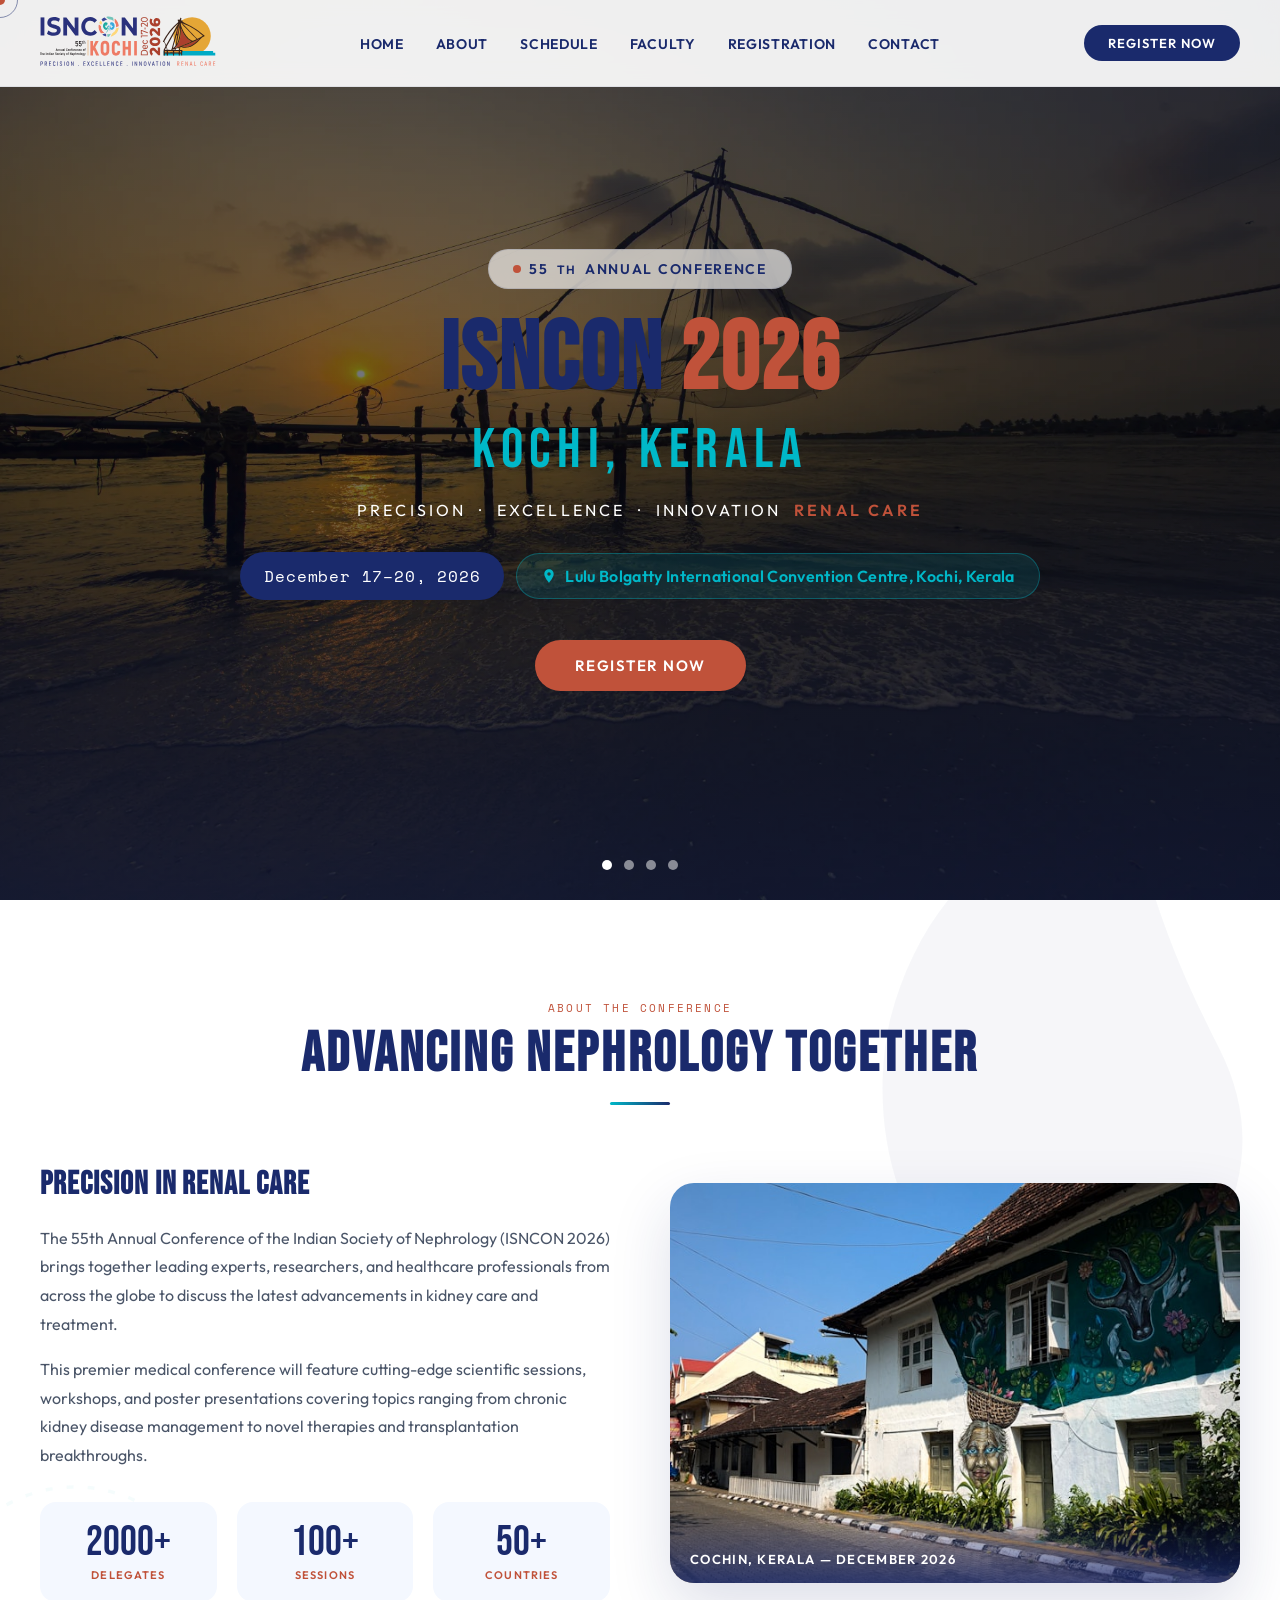
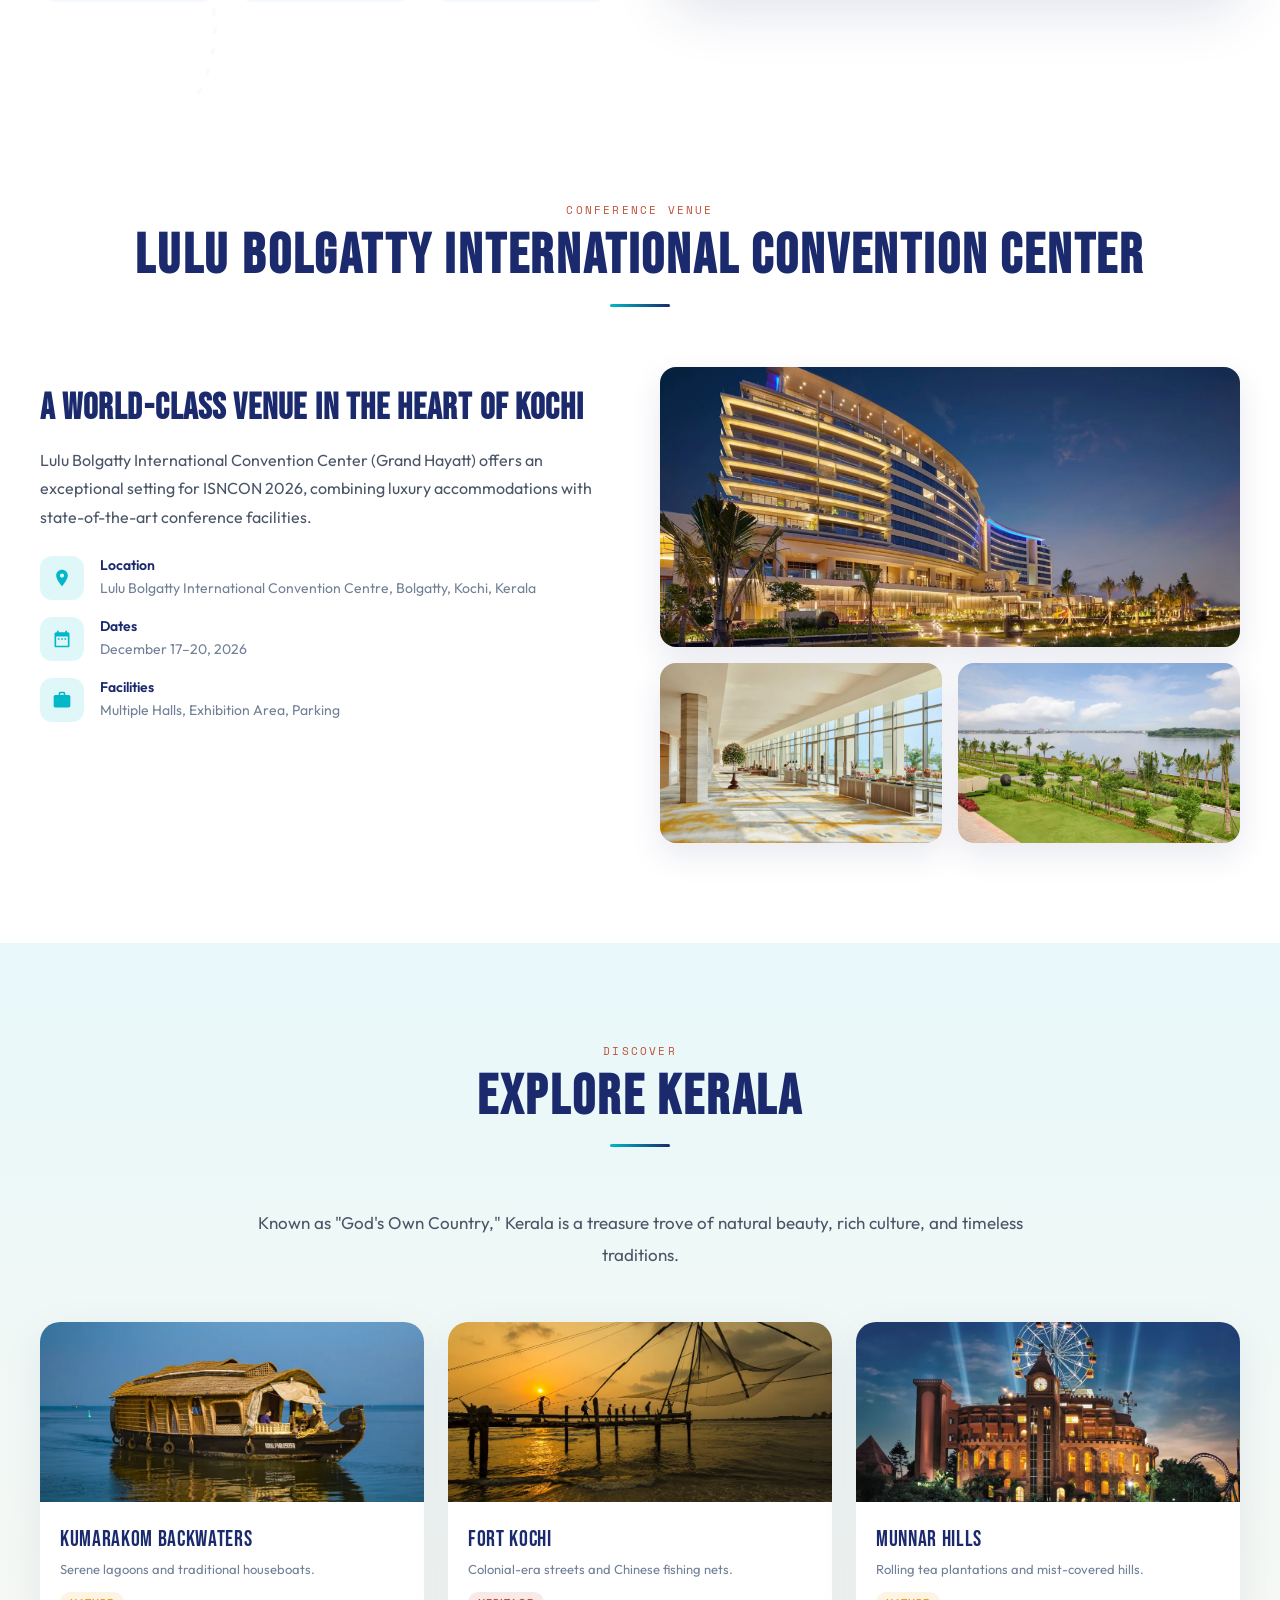
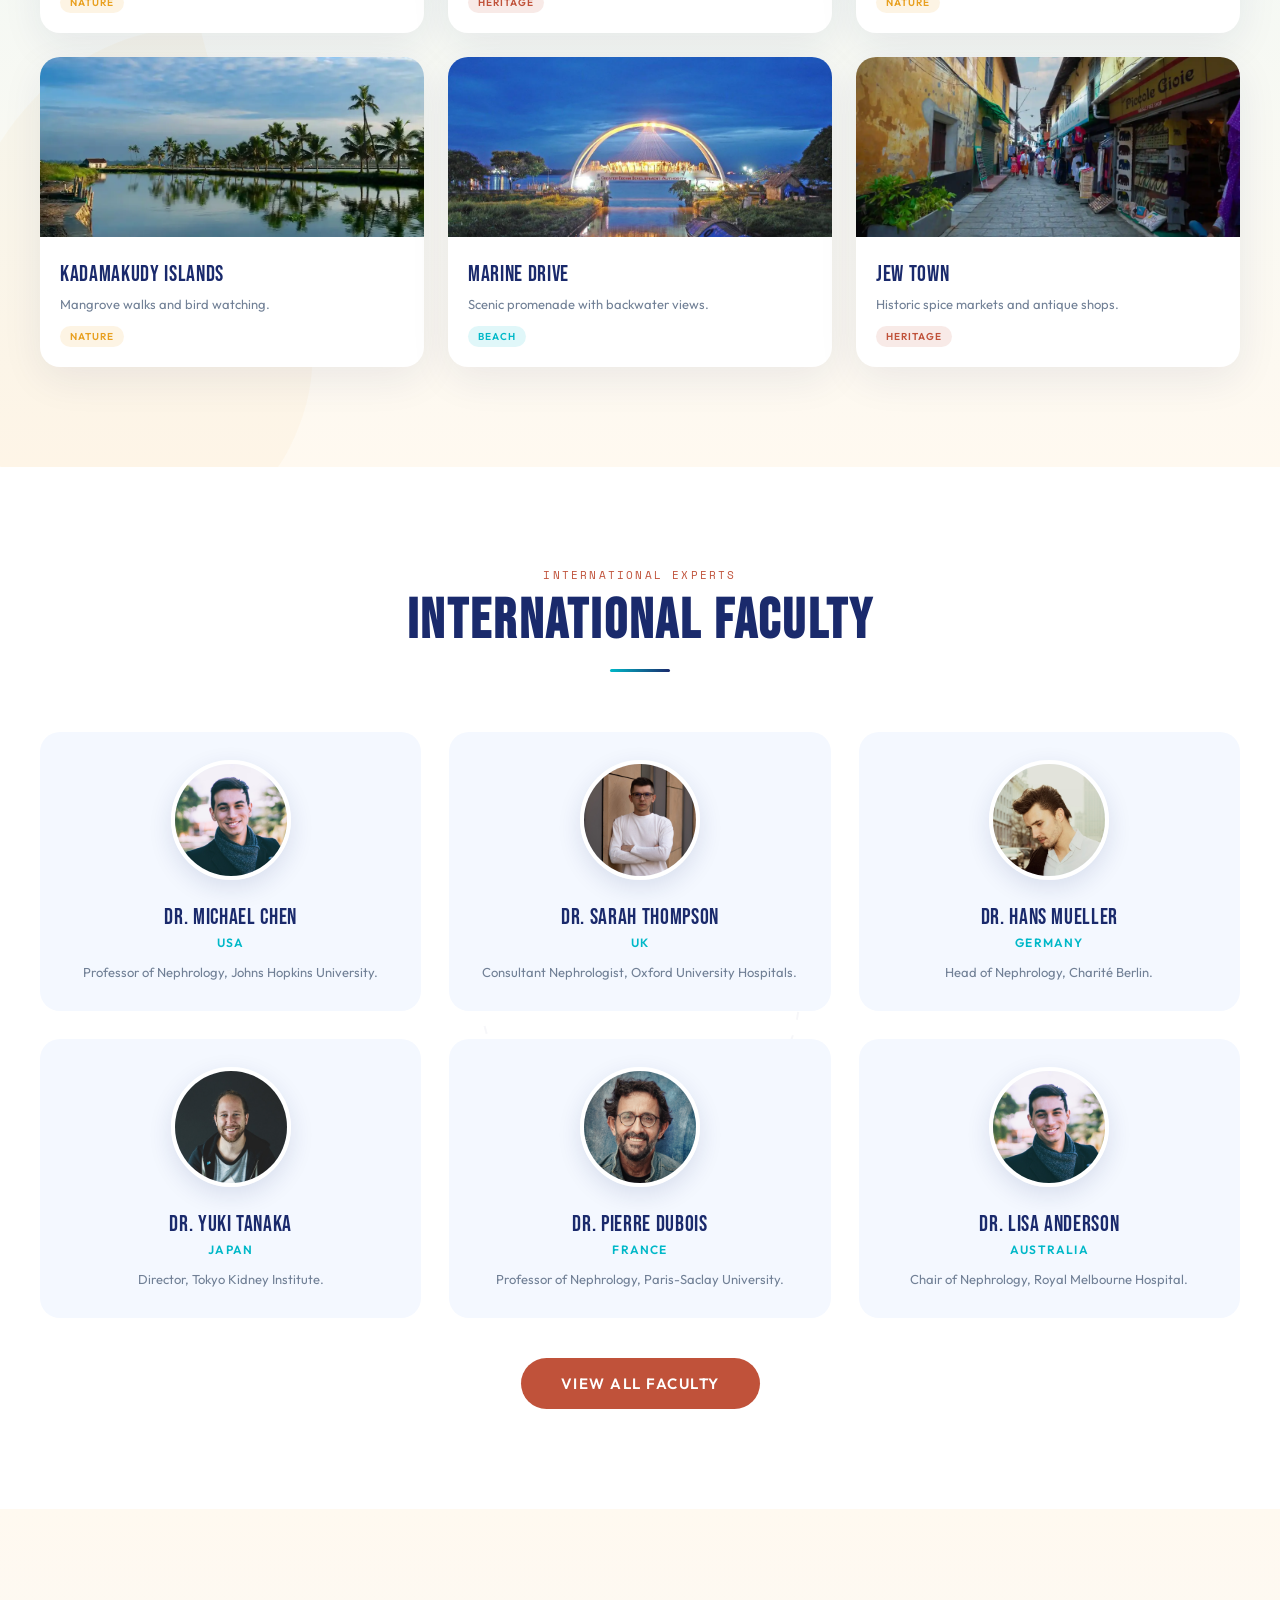
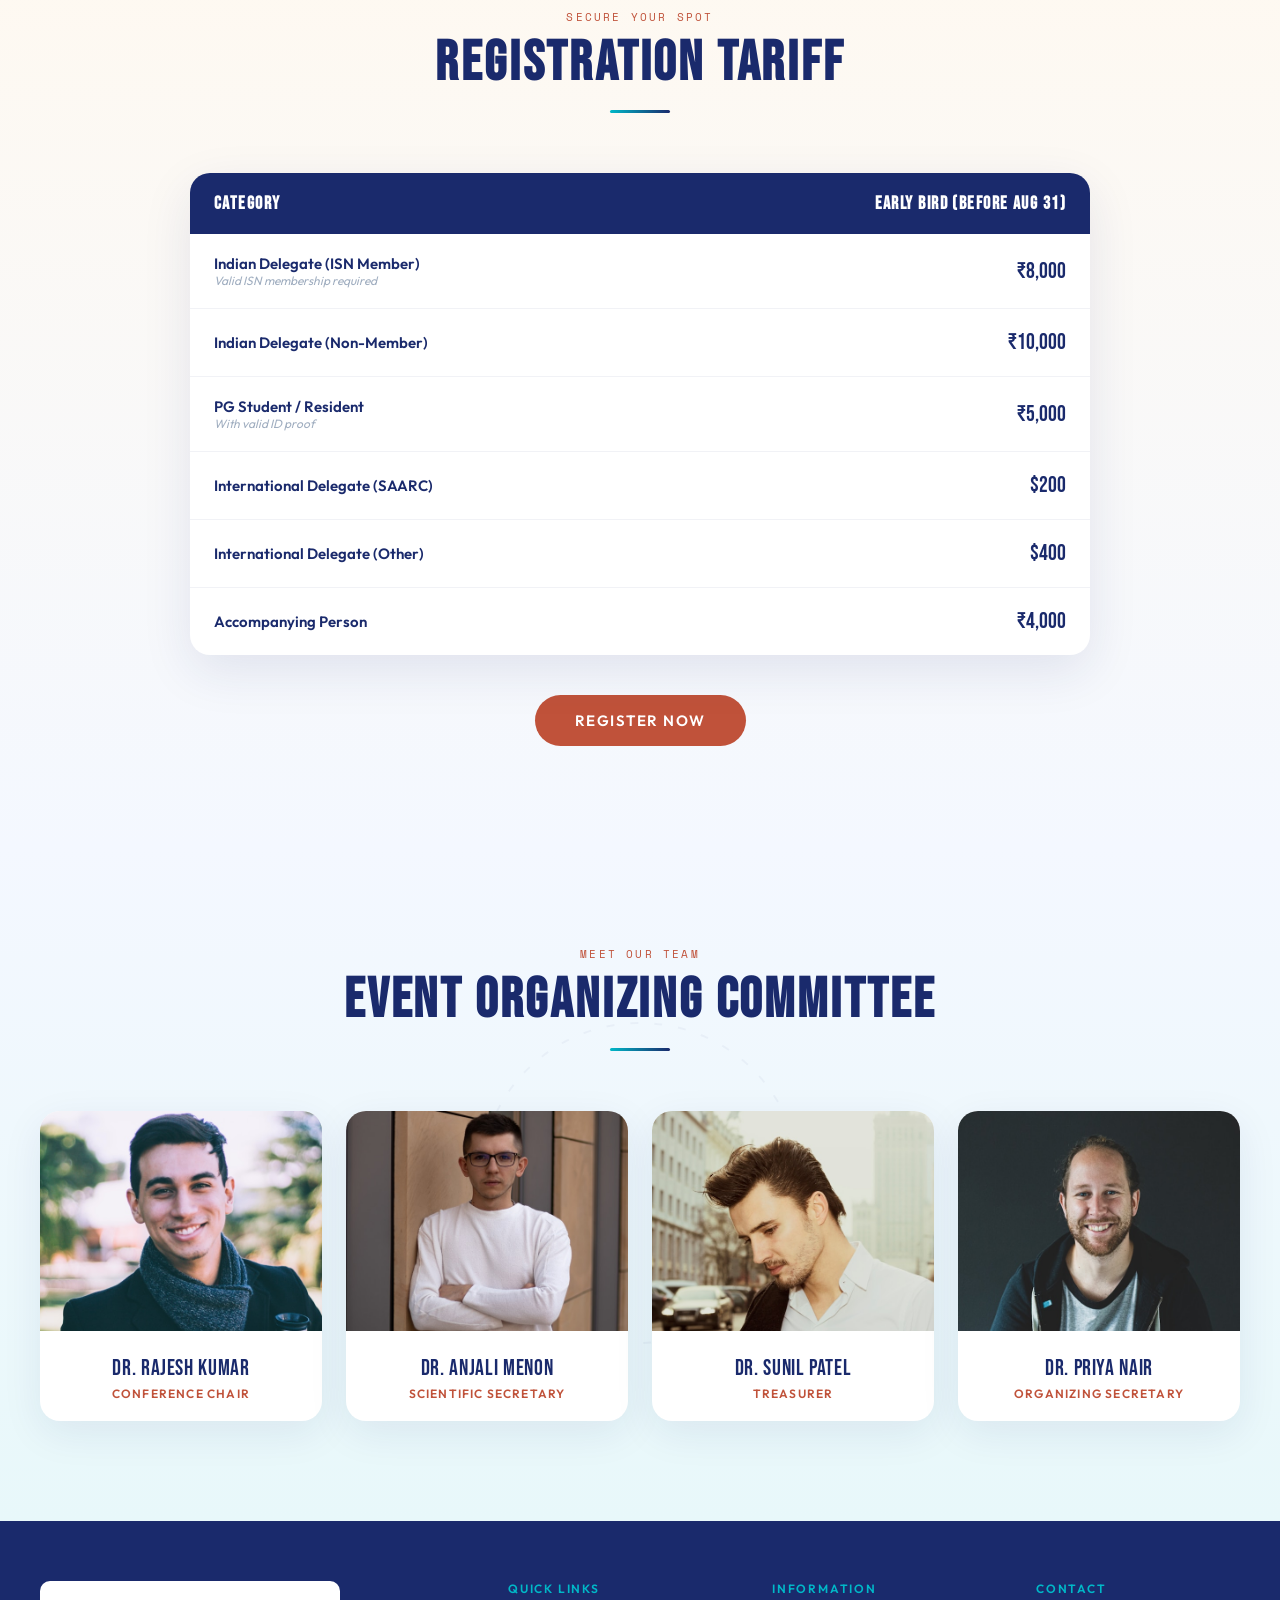
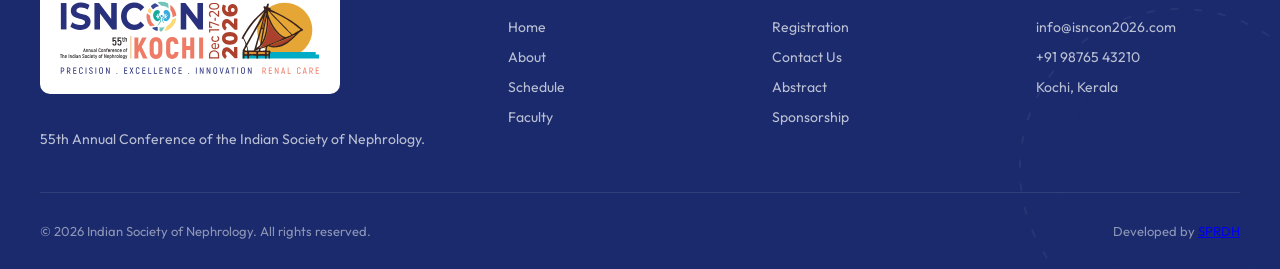
==== commit f5655827: "home page and inner pages are updated" ====
--- a/index.html
+++ b/index.html
@@ -14,1288 +14,7 @@
 	<link
 		href="https://fonts.googleapis.com/css2?family=Bebas+Neue&family=Outfit:wght@300;400;600;700&family=Space+Mono:ital@0;1&display=swap"
 		rel="stylesheet">
-	<style>
-		*,
-		*::before,
-		*::after {
-			margin: 0;
-			padding: 0;
-			box-sizing: border-box
-		}
-
-		:root {
-			--navy: #1a2a6c;
-			--coral: #c0523a;
-			--amber: #e8a020;
-			--teal: #00b8c8;
-			--light: #f4f8ff;
-			--glass: rgba(255, 255, 255, 0.65)
-		}
-
-		html {
-			scroll-behavior: smooth
-		}
-
-		html,
-		body {
-			font-family: 'Outfit', sans-serif;
-			background: var(--light);
-			cursor: none
-		}
-
-		@media(hover:none) {
-
-			html,
-			body {
-				cursor: auto
-			}
-		}
-
-		.cursor,
-		.cursor-ring {
-			position: fixed;
-			border-radius: 50%;
-			pointer-events: none;
-			transform: translate(-50%, -50%);
-			z-index: 10000
-		}
-
-		.cursor {
-			width: 10px;
-			height: 10px;
-			background: var(--coral);
-			transition: transform .08s
-		}
-
-		.cursor-ring {
-			width: 36px;
-			height: 36px;
-			border: 1.5px solid var(--navy);
-			opacity: .5;
-			transition: transform .18s
-		}
-
-		@media(hover:none) {
-
-			.cursor,
-			.cursor-ring {
-				display: none
-			}
-		}
-
-		@keyframes float {
-
-			0%,
-			100% {
-				transform: translateY(0) rotate(0)
-			}
-
-			50% {
-				transform: translateY(-20px) rotate(5deg)
-			}
-		}
-
-		@keyframes floatSlow {
-
-			0%,
-			100% {
-				transform: translateY(0) rotate(0)
-			}
-
-			50% {
-				transform: translateY(-30px) rotate(-5deg)
-			}
-		}
-
-		@keyframes spin {
-			from {
-				transform: rotate(0)
-			}
-
-			to {
-				transform: rotate(360deg)
-			}
-		}
-
-		@keyframes pulse {
-
-			0%,
-			100% {
-				transform: scale(1);
-				opacity: 1
-			}
-
-			50% {
-				transform: scale(1.5);
-				opacity: .6
-			}
-		}
-
-		@keyframes fadeInUp {
-			from {
-				opacity: 0;
-				transform: translateY(40px)
-			}
-
-			to {
-				opacity: 1;
-				transform: translateY(0)
-			}
-		}
-
-		@keyframes floatUp {
-			0% {
-				transform: translateY(0) scale(1);
-				opacity: 0
-			}
-
-			10% {
-				opacity: 1
-			}
-
-			90% {
-				opacity: .6
-			}
-
-			100% {
-				transform: translateY(-100vh) scale(.5);
-				opacity: 0
-			}
-		}
-
-		.reveal {
-			opacity: 0;
-			transform: translateY(40px);
-			transition: all 0.8s cubic-bezier(0.5, 0, 0, 1)
-		}
-
-		.reveal.active {
-			opacity: 1;
-			transform: translateY(0)
-		}
-
-		.nav {
-			position: fixed;
-			top: 0;
-			left: 0;
-			right: 0;
-			z-index: 1000;
-			padding: 16px 40px;
-			display: flex;
-			justify-content: space-between;
-			align-items: center;
-			background: rgba(255, 255, 255, 0.92);
-			backdrop-filter: blur(12px);
-			border-bottom: 1px solid rgba(26, 42, 108, 0.08);
-			animation: fadeInUp 0.8s both
-		}
-
-		.nav-logo {
-			display: flex;
-			align-items: center;
-			gap: 12px
-		}
-
-		.nav-logo img {
-			height: 40px
-		}
-
-		.nav-logo-text {
-			font-family: 'Bebas Neue', sans-serif;
-			font-size: 24px;
-			color: var(--navy);
-			letter-spacing: .05em
-		}
-
-		.nav-logo-text span {
-			color: var(--coral)
-		}
-
-		.nav-links {
-			display: flex;
-			gap: 32px;
-			list-style: none
-		}
-
-		.nav-links a {
-			text-decoration: none;
-			color: var(--navy);
-			font-size: 14px;
-			font-weight: 600;
-			letter-spacing: .05em;
-			text-transform: uppercase;
-			transition: color 0.2s
-		}
-
-		.nav-links a:hover {
-			color: var(--coral)
-		}
-
-		.nav-cta {
-			background: var(--navy);
-			color: #fff;
-			padding: 10px 24px;
-			border-radius: 100px;
-			text-decoration: none;
-			font-size: 13px;
-			font-weight: 600;
-			letter-spacing: .08em;
-			text-transform: uppercase;
-			transition: background 0.2s, transform 0.2s
-		}
-
-		.nav-cta:hover {
-			background: var(--coral);
-			transform: translateY(-2px)
-		}
-
-		.hero {
-			min-height: 100vh;
-			display: flex;
-			align-items: center;
-			justify-content: center;
-			position: relative;
-			overflow: hidden;
-			background: linear-gradient(160deg, #f0f7ff 0%, #e8f8fa 40%, #fff9f0 100%);
-			padding: 120px 40px 80px
-		}
-
-		.hero-bg {
-			position: absolute;
-			inset: 0;
-			overflow: hidden
-		}
-
-		.hero-grid {
-			position: absolute;
-			inset: 0;
-			background-image: linear-gradient(to right, rgba(26, 42, 108, 0.04) 1px, transparent 1px), linear-gradient(to bottom, rgba(26, 42, 108, 0.04) 1px, transparent 1px);
-			background-size: 60px 60px
-		}
-
-		.hero-blob {
-			position: absolute;
-			border-radius: 50%;
-			filter: blur(80px);
-			opacity: .18
-		}
-
-		.hero-blob-1 {
-			width: 600px;
-			height: 600px;
-			background: var(--teal);
-			top: -200px;
-			right: -100px;
-			animation: float 8s ease-in-out infinite
-		}
-
-		.hero-blob-2 {
-			width: 450px;
-			height: 450px;
-			background: var(--amber);
-			bottom: -100px;
-			left: -80px;
-			animation: float 10s ease-in-out infinite reverse
-		}
-
-		.hero-blob-3 {
-			width: 350px;
-			height: 350px;
-			background: var(--coral);
-			top: 40%;
-			left: 55%;
-			animation: float 12s ease-in-out infinite
-		}
-
-		.kidney-bg {
-			position: absolute;
-			opacity: .04;
-			z-index: 0
-		}
-
-		.kidney-bg-1 {
-			width: 700px;
-			top: -200px;
-			right: -150px;
-			animation: spin 60s linear infinite
-		}
-
-		.kidney-bg-2 {
-			width: 500px;
-			bottom: -150px;
-			left: -100px;
-			animation: spin 45s linear infinite reverse
-		}
-
-		.kidney-bg-3 {
-			width: 400px;
-			top: 50%;
-			left: 50%;
-			transform: translate(-50%, -50%);
-			animation: spin 50s linear infinite
-		}
-
-		.kidney-float {
-			position: absolute;
-			opacity: .1;
-			animation: floatSlow 6s ease-in-out infinite;
-			z-index: 1
-		}
-
-		.kidney-float-1 {
-			top: 15%;
-			left: 8%;
-			width: 100px
-		}
-
-		.kidney-float-2 {
-			top: 60%;
-			right: 10%;
-			width: 80px;
-			animation-delay: 2s
-		}
-
-		.kidney-float-3 {
-			bottom: 25%;
-			left: 15%;
-			width: 60px;
-			animation-delay: 4s
-		}
-
-		.kidney-float-4 {
-			top: 30%;
-			right: 20%;
-			width: 90px;
-			animation-delay: 1s
-		}
-
-		.hero-card {
-			position: absolute;
-			border-radius: 20px;
-			overflow: hidden;
-			box-shadow: 0 20px 60px rgba(26, 42, 108, .14), 0 4px 16px rgba(26, 42, 108, .08);
-			border: 2px solid rgba(255, 255, 255, .85);
-			z-index: 8;
-			will-change: transform;
-			animation: fadeInUp 1s both
-		}
-
-		.hero-card img {
-			width: 100%;
-			height: 100%;
-			object-fit: cover;
-			display: block
-		}
-
-		.hero-card-1 {
-			width: 180px;
-			height: 220px;
-			top: 20%;
-			right: 8%;
-			transform: rotate(3deg);
-			animation-delay: .3s
-		}
-
-		.hero-card-2 {
-			width: 150px;
-			height: 180px;
-			top: 50%;
-			right: 2%;
-			transform: rotate(-2.5deg);
-			animation-delay: .5s
-		}
-
-		.hero-card-3 {
-			width: 140px;
-			height: 160px;
-			bottom: 15%;
-			right: 18%;
-			transform: rotate(1.5deg);
-			animation-delay: .7s
-		}
-
-		.particles {
-			position: absolute;
-			inset: 0;
-			overflow: hidden;
-			pointer-events: none
-		}
-
-		.particle {
-			position: absolute;
-			border-radius: 50%;
-			animation: floatUp linear infinite;
-			opacity: 0
-		}
-
-		.hero-content {
-			position: relative;
-			z-index: 10;
-			text-align: center;
-			max-width: 900px
-		}
-
-		.hero-badge {
-			display: inline-flex;
-			align-items: center;
-			gap: 8px;
-			background: var(--glass);
-			backdrop-filter: blur(12px);
-			border: 1px solid rgba(26, 42, 108, 0.12);
-			border-radius: 100px;
-			padding: 8px 20px;
-			font-size: 12px;
-			font-weight: 600;
-			letter-spacing: .12em;
-			text-transform: uppercase;
-			color: var(--navy);
-			margin-bottom: 24px;
-			animation: fadeInUp 0.8s both
-		}
-
-		.hero-badge-dot {
-			width: 8px;
-			height: 8px;
-			background: var(--coral);
-			border-radius: 50%;
-			animation: pulse 2s infinite
-		}
-
-		.hero-title {
-			font-family: 'Bebas Neue', sans-serif;
-			font-size: clamp(48px, 10vw, 96px);
-			color: var(--navy);
-			line-height: 1;
-			letter-spacing: .02em;
-			margin-bottom: 8px;
-			animation: fadeInUp 0.8s .15s both
-		}
-
-		.hero-title span {
-			color: var(--coral)
-		}
-
-		.hero-subtitle {
-			font-family: 'Bebas Neue', sans-serif;
-			font-size: clamp(28px, 5vw, 56px);
-			color: var(--teal);
-			letter-spacing: .12em;
-			margin-bottom: 16px;
-			animation: fadeInUp 0.8s .25s both
-		}
-
-		.hero-tagline {
-			font-size: clamp(12px, 1.5vw, 16px);
-			font-weight: 400;
-			letter-spacing: .2em;
-			color: #2a317c;
-			text-transform: uppercase;
-			margin-bottom: 32px;
-			animation: fadeInUp 0.8s .35s both
-		}
-
-		.hero-tagline span {
-			color: var(--coral);
-			font-weight: 600
-		}
-
-		.hero-date {
-			display: inline-flex;
-			align-items: center;
-			gap: 12px;
-			flex-wrap: wrap;
-			justify-content: center;
-			animation: fadeInUp 0.8s .45s both
-		}
-
-		.hero-date-pill {
-			background: var(--navy);
-			color: #fff;
-			font-family: 'Space Mono', monospace;
-			font-size: clamp(13px, 1.5vw, 16px);
-			padding: 12px 24px;
-			border-radius: 100px;
-			letter-spacing: .05em
-		}
-
-		.hero-venue-pill {
-			display: flex;
-			align-items: center;
-			gap: 8px;
-			background: rgba(0, 184, 200, .12);
-			border: 1px solid rgba(0, 184, 200, .35);
-			color: var(--teal);
-			font-size: clamp(13px, 1.5vw, 16px);
-			font-weight: 600;
-			padding: 12px 24px;
-			border-radius: 100px;
-			letter-spacing: .02em
-		}
-
-		.hero-venue-pill svg {
-			width: 16px;
-			height: 16px
-		}
-
-		section {
-			padding: 100px 40px;
-			position: relative;
-			overflow: hidden
-		}
-
-		.section-bg {
-			position: absolute;
-			inset: 0;
-			overflow: hidden;
-			pointer-events: none
-		}
-
-		.section-kidney-bg {
-			position: absolute;
-			opacity: .035;
-			z-index: 0
-		}
-
-		.section-kidney-bg-lg {
-			width: 600px
-		}
-
-		.section-kidney-bg-sm {
-			width: 350px
-		}
-
-		.section-kidney-1 {
-			top: -150px;
-			right: -150px;
-			animation: spin 50s linear infinite
-		}
-
-		.section-kidney-2 {
-			bottom: -100px;
-			left: -100px;
-			animation: spin 40s linear infinite reverse
-		}
-
-		.section-kidney-3 {
-			top: 50%;
-			left: 50%;
-			transform: translate(-50%, -50%);
-			width: 400px;
-			animation: spin 45s linear infinite
-		}
-
-		.section-header {
-			text-align: center;
-			margin-bottom: 60px;
-			position: relative;
-			z-index: 1
-		}
-
-		.section-label {
-			font-family: 'Space Mono', monospace;
-			font-size: 11px;
-			letter-spacing: .2em;
-			color: var(--coral);
-			text-transform: uppercase;
-			margin-bottom: 8px
-		}
-
-		.section-title {
-			font-family: 'Bebas Neue', sans-serif;
-			font-size: clamp(36px, 5vw, 56px);
-			color: var(--navy);
-			letter-spacing: .05em;
-			line-height: 1.1
-		}
-
-		.section-divider {
-			width: 60px;
-			height: 3px;
-			background: linear-gradient(90deg, var(--teal), var(--navy));
-			margin: 16px auto 0;
-			border-radius: 2px
-		}
-
-		.container {
-			max-width: 1200px;
-			margin: 0 auto;
-			position: relative;
-			z-index: 1
-		}
-
-		.about {
-			background: #fff
-		}
-
-		.about-grid {
-			display: grid;
-			grid-template-columns: 1fr 1fr;
-			gap: 60px;
-			align-items: center
-		}
-
-		.about-content h3 {
-			font-family: 'Bebas Neue', sans-serif;
-			font-size: 32px;
-			color: var(--navy);
-			margin-bottom: 20px;
-			letter-spacing: .03em
-		}
-
-		.about-content p {
-			font-size: 16px;
-			line-height: 1.8;
-			color: #4a5568;
-			margin-bottom: 16px
-		}
-
-		.about-stats {
-			display: grid;
-			grid-template-columns: repeat(3, 1fr);
-			gap: 20px;
-			margin-top: 32px
-		}
-
-		.about-stat {
-			text-align: center;
-			padding: 20px;
-			background: var(--light);
-			border-radius: 16px;
-			transition: transform 0.3s
-		}
-
-		.about-stat:hover {
-			transform: translateY(-5px)
-		}
-
-		.about-stat-num {
-			font-family: 'Bebas Neue', sans-serif;
-			font-size: 42px;
-			color: var(--navy);
-			line-height: 1
-		}
-
-		.about-stat-label {
-			font-size: 11px;
-			font-weight: 600;
-			letter-spacing: .1em;
-			color: var(--coral);
-			text-transform: uppercase;
-			margin-top: 4px
-		}
-
-		.about-image {
-			position: relative;
-			border-radius: 24px;
-			overflow: hidden;
-			box-shadow: 0 24px 60px rgba(26, 42, 108, .15)
-		}
-
-		.about-image img {
-			width: 100%;
-			height: 400px;
-			object-fit: cover;
-			display: block
-		}
-
-		.about-image-label {
-			position: absolute;
-			bottom: 0;
-			left: 0;
-			right: 0;
-			background: linear-gradient(to top, rgba(26, 42, 108, .8), transparent);
-			color: #fff;
-			padding: 40px 20px 16px;
-			font-size: 13px;
-			font-weight: 600;
-			letter-spacing: .1em;
-			text-transform: uppercase
-		}
-
-		.team {
-			background: linear-gradient(180deg, var(--light) 0%, #e8f8fa 100%);
-			position: relative
-		}
-
-		.team::before {
-			content: '';
-			position: absolute;
-			inset: 0;
-			background: url('images/kidney-bg.jpg') center/cover no-repeat;
-			opacity: 0.2
-		}
-
-		.team-grid {
-			display: grid;
-			grid-template-columns: repeat(4, 1fr);
-			gap: 24px
-		}
-
-		.team-card {
-			background: #fff;
-			border-radius: 20px;
-			overflow: hidden;
-			box-shadow: 0 12px 40px rgba(26, 42, 108, .08);
-			transition: transform 0.3s, box-shadow 0.3s
-		}
-
-		.team-card:hover {
-			transform: translateY(-8px);
-			box-shadow: 0 20px 50px rgba(26, 42, 108, .12)
-		}
-
-		.team-card-img {
-			width: 100%;
-			height: 220px;
-			object-fit: cover;
-			background: linear-gradient(135deg, var(--navy), var(--teal))
-		}
-
-		.team-card-content {
-			padding: 20px;
-			text-align: center
-		}
-
-		.team-card-name {
-			font-family: 'Bebas Neue', sans-serif;
-			font-size: 22px;
-			color: var(--navy);
-			letter-spacing: .03em;
-			margin-bottom: 4px
-		}
-
-		.team-card-role {
-			font-size: 12px;
-			font-weight: 600;
-			letter-spacing: .1em;
-			color: var(--coral);
-			text-transform: uppercase
-		}
-
-		.venue {
-			background: #fff
-		}
-
-		.venue-grid {
-			display: grid;
-			grid-template-columns: 1fr 1fr;
-			gap: 40px
-		}
-
-		.venue-info {
-			padding: 20px 0
-		}
-
-		.venue-info h3 {
-			font-family: 'Bebas Neue', sans-serif;
-			font-size: 36px;
-			color: var(--navy);
-			margin-bottom: 16px;
-			letter-spacing: .03em
-		}
-
-		.venue-info p {
-			font-size: 16px;
-			line-height: 1.8;
-			color: #4a5568;
-			margin-bottom: 24px
-		}
-
-		.venue-details {
-			display: flex;
-			flex-direction: column;
-			gap: 16px
-		}
-
-		.venue-detail {
-			display: flex;
-			align-items: flex-start;
-			gap: 16px
-		}
-
-		.venue-detail-icon {
-			width: 44px;
-			height: 44px;
-			background: rgba(0, 184, 200, .12);
-			border-radius: 12px;
-			display: flex;
-			align-items: center;
-			justify-content: center;
-			color: var(--teal);
-			flex-shrink: 0
-		}
-
-		.venue-detail-icon svg {
-			width: 20px;
-			height: 20px
-		}
-
-		.venue-detail-text h4 {
-			font-size: 14px;
-			font-weight: 600;
-			color: var(--navy);
-			margin-bottom: 2px
-		}
-
-		.venue-detail-text p {
-			font-size: 14px;
-			color: #718096;
-			margin: 0
-		}
-
-		.venue-gallery {
-			display: grid;
-			grid-template-columns: repeat(2, 1fr);
-			gap: 16px
-		}
-
-		.venue-gallery-item {
-			border-radius: 16px;
-			overflow: hidden;
-			box-shadow: 0 12px 32px rgba(26, 42, 108, .1)
-		}
-
-		.venue-gallery-item img {
-			width: 100%;
-			height: 180px;
-			object-fit: cover;
-			display: block;
-			transition: transform 0.5s
-		}
-
-		.venue-gallery-item:hover img {
-			transform: scale(1.1)
-		}
-
-		.venue-gallery-item:first-child {
-			grid-column: span 2
-		}
-
-		.venue-gallery-item:first-child img {
-			height: 280px
-		}
-
-		.kerala {
-			background: linear-gradient(180deg, #e8f8fa 0%, #fff9f0 100%)
-		}
-
-		.kerala-content {
-			max-width: 800px;
-			margin: 0 auto 50px;
-			text-align: center
-		}
-
-		.kerala-content p {
-			font-size: 17px;
-			line-height: 1.9;
-			color: #4a5568
-		}
-
-		.kerala-grid {
-			display: grid;
-			grid-template-columns: repeat(3, 1fr);
-			gap: 24px
-		}
-
-		.kerala-card {
-			background: #fff;
-			border-radius: 20px;
-			overflow: hidden;
-			box-shadow: 0 12px 40px rgba(26, 42, 108, .08);
-			transition: transform 0.3s
-		}
-
-		.kerala-card:hover {
-			transform: translateY(-6px)
-		}
-
-		.kerala-card-img {
-			width: 100%;
-			height: 180px;
-			object-fit: cover;
-			transition: transform 0.5s
-		}
-
-		.kerala-card:hover .kerala-card-img {
-			transform: scale(1.1)
-		}
-
-		.kerala-card-content {
-			padding: 20px
-		}
-
-		.kerala-card-title {
-			font-family: 'Bebas Neue', sans-serif;
-			font-size: 22px;
-			color: var(--navy);
-			letter-spacing: .03em;
-			margin-bottom: 6px
-		}
-
-		.kerala-card-desc {
-			font-size: 13px;
-			color: #718096;
-			line-height: 1.6
-		}
-
-		.kerala-card-tag {
-			display: inline-block;
-			font-size: 10px;
-			font-weight: 600;
-			letter-spacing: .1em;
-			text-transform: uppercase;
-			padding: 4px 10px;
-			border-radius: 100px;
-			margin-top: 12px
-		}
-
-		.kerala-card-tag.beach {
-			background: rgba(0, 184, 200, .12);
-			color: var(--teal)
-		}
-
-		.kerala-card-tag.heritage {
-			background: rgba(192, 82, 58, .12);
-			color: var(--coral)
-		}
-
-		.kerala-card-tag.nature {
-			background: rgba(232, 160, 32, .12);
-			color: var(--amber)
-		}
-
-		.faculty {
-			background: #fff
-		}
-
-		.faculty-grid {
-			display: grid;
-			grid-template-columns: repeat(3, 1fr);
-			gap: 28px
-		}
-
-		.faculty-card {
-			background: var(--light);
-			border-radius: 20px;
-			padding: 28px;
-			text-align: center;
-			transition: transform 0.3s, box-shadow 0.3s
-		}
-
-		.faculty-card:hover {
-			transform: translateY(-6px);
-			box-shadow: 0 16px 40px rgba(26, 42, 108, .1)
-		}
-
-		.faculty-card-img {
-			width: 120px;
-			height: 120px;
-			border-radius: 50%;
-			object-fit: cover;
-			margin: 0 auto 20px;
-			border: 4px solid #fff;
-			box-shadow: 0 8px 24px rgba(26, 42, 108, .12);
-			background: linear-gradient(135deg, var(--navy), var(--teal))
-		}
-
-		.faculty-card-name {
-			font-family: 'Bebas Neue', sans-serif;
-			font-size: 22px;
-			color: var(--navy);
-			letter-spacing: .03em;
-			margin-bottom: 4px
-		}
-
-		.faculty-card-origin {
-			font-size: 12px;
-			font-weight: 600;
-			letter-spacing: .1em;
-			color: var(--teal);
-			text-transform: uppercase;
-			margin-bottom: 12px
-		}
-
-		.faculty-card-desc {
-			font-size: 13px;
-			color: #718096;
-			line-height: 1.6
-		}
-
-		.registration {
-			background: linear-gradient(180deg, #fff9f0 0%, var(--light) 100%)
-		}
-
-		.registration-table {
-			width: 100%;
-			max-width: 900px;
-			margin: 0 auto;
-			background: #fff;
-			border-radius: 20px;
-			overflow: hidden;
-			box-shadow: 0 16px 50px rgba(26, 42, 108, .1)
-		}
-
-		.registration-table table {
-			width: 100%;
-			border-collapse: collapse
-		}
-
-		.registration-table th {
-			background: var(--navy);
-			color: #fff;
-			font-family: 'Bebas Neue', sans-serif;
-			font-size: 18px;
-			letter-spacing: .08em;
-			padding: 20px 24px;
-			text-align: left
-		}
-
-		.registration-table th:last-child {
-			text-align: right
-		}
-
-		.registration-table td {
-			padding: 20px 24px;
-			font-size: 15px;
-			color: #4a5568;
-			border-bottom: 1px solid rgba(26, 42, 108, .06);
-			transition: background 0.3s
-		}
-
-		.registration-table td:last-child {
-			text-align: right;
-			font-family: 'Bebas Neue', sans-serif;
-			font-size: 22px;
-			color: var(--navy)
-		}
-
-		.registration-table tr:last-child td {
-			border-bottom: none
-		}
-
-		.registration-table tr:hover td {
-			background: rgba(0, 184, 200, .04)
-		}
-
-		.table-category {
-			font-weight: 600;
-			color: var(--navy)
-		}
-
-		.table-note {
-			font-size: 12px;
-			color: #a0aec0;
-			font-style: italic
-		}
-
-		.cta-button {
-			display: inline-block;
-			background: var(--coral);
-			color: #fff;
-			padding: 16px 40px;
-			border-radius: 100px;
-			text-decoration: none;
-			font-size: 15px;
-			font-weight: 600;
-			letter-spacing: .1em;
-			text-transform: uppercase;
-			margin-top: 40px;
-			transition: transform 0.2s, box-shadow 0.2s
-		}
-
-		.cta-button:hover {
-			transform: translateY(-3px);
-			box-shadow: 0 12px 30px rgba(192, 82, 58, .3)
-		}
-
-		.footer {
-			background: var(--navy);
-			color: #fff;
-			padding: 60px 40px 30px;
-			position: relative;
-			overflow: hidden
-		}
-
-		.footer::before {
-			content: '';
-			position: absolute;
-			inset: 0;
-			background: url('images/footerbg.jpg') center/cover no-repeat;
-			opacity: 0.2
-		}
-
-		.footer-kidney {
-			position: absolute;
-			opacity: .05;
-			width: 400px;
-			bottom: -100px;
-			right: -100px;
-			animation: spin 60s linear infinite
-		}
-
-		.footer-grid {
-			display: grid;
-			grid-template-columns: 2fr 1fr 1fr 1fr;
-			gap: 60px;
-			max-width: 1200px;
-			margin: 0 auto;
-			position: relative;
-			z-index: 1
-		}
-
-		.footer-brand h3 {
-			font-family: 'Bebas Neue', sans-serif;
-			font-size: 36px;
-			letter-spacing: .05em;
-			margin-bottom: 8px
-		}
-
-		.footer-brand img {
-			background: #fff;
-			padding: 20px;
-			border-radius: 10px;
-			max-width: 300px;
-			margin-bottom: 30px;
-		}
-
-		.footer-brand h3 span {
-			color: var(--coral)
-		}
-
-		.footer-brand p {
-			font-size: 14px;
-			color: rgba(255, 255, 255, .7);
-			line-height: 1.7
-		}
-
-		.footer-col h4 {
-			font-size: 12px;
-			font-weight: 600;
-			letter-spacing: .15em;
-			text-transform: uppercase;
-			margin-bottom: 20px;
-			color: var(--teal)
-		}
-
-		.footer-col ul {
-			list-style: none
-		}
-
-		.footer-col li {
-			margin-bottom: 10px
-		}
-
-		.footer-col a {
-			color: rgba(255, 255, 255, .7);
-			text-decoration: none;
-			font-size: 14px;
-			transition: color 0.2s
-		}
-
-		.footer-col a:hover {
-			color: var(--amber)
-		}
-
-		.footer-bottom {
-			max-width: 1200px;
-			margin: 40px auto 0;
-			padding-top: 30px;
-			border-top: 1px solid rgba(255, 255, 255, .1);
-			display: flex;
-			justify-content: space-between;
-			align-items: center;
-			position: relative;
-			z-index: 1;
-		}
-
-		.footer-bottom p {
-			font-size: 13px;
-			color: rgba(255, 255, 255, .5)
-		}
-
-		@media(max-width:1024px) {
-			.nav {
-				padding: 12px 24px
-			}
-
-			.nav-links {
-				display: none
-			}
-
-			section {
-				padding: 60px 24px
-			}
-
-			.about-grid,
-			.venue-grid {
-				grid-template-columns: 1fr;
-				gap: 40px
-			}
-
-			.team-grid {
-				grid-template-columns: repeat(2, 1fr)
-			}
-
-			.kerala-grid {
-				grid-template-columns: repeat(2, 1fr)
-			}
-
-			.faculty-grid {
-				grid-template-columns: repeat(2, 1fr)
-			}
-
-			.footer-grid {
-				grid-template-columns: 1fr 1fr;
-				gap: 40px
-			}
-
-			.hero-card {
-				display: none
-			}
-		}
-
-		@media(max-width:640px) {
-			hero {
-				padding: 100px 20px 60px
-			}
-
-			section {
-				padding: 50px 20px
-			}
-
-			.about-stats {
-				grid-template-columns: 1fr
-			}
-
-			.team-grid,
-			.kerala-grid,
-			.faculty-grid {
-				grid-template-columns: 1fr
-			}
-
-			.venue-gallery {
-				grid-template-columns: 1fr
-			}
-
-			.venue-gallery-item:first-child {
-				grid-column: span 1
-			}
-
-			.venue-gallery-item:first-child img {
-				height: 200px
-			}
-
-			.footer-grid {
-				grid-template-columns: 1fr
-			}
-
-			.footer-bottom {
-				flex-direction: column;
-				gap: 12px;
-				text-align: center
-			}
-		}
-	</style>
+	<link rel="stylesheet" href="css/style.css">
 </head>
 
 <body>
@@ -1303,10 +22,10 @@
 	<div class="cursor-ring" id="cursorRing"></div>
 
 	<nav class="nav">
-		<div class="nav-logo"><a href="home.html"><img src="images/logo.svg" alt="ISNCON" style="height:50px" /></a>
+		<div class="nav-logo"><a href="index.html"><img src="images/logo.svg" alt="ISNCON" style="height:50px" /></a>
 		</div>
 		<ul class="nav-links">
-			<li><a href="home.html">Home</a></li>
+			<li><a href="index.html">Home</a></li>
 			<li><a href="about.html">About</a></li>
 			<li><a href="schedule.html">Schedule</a></li>
 			<li><a href="faculty.html">Faculty</a></li>
@@ -1324,6 +43,20 @@
 			<div class="hero-blob hero-blob-3"></div>
 			<div class="particles" id="particles"></div>
 		</div>
+		<div class="hero-slider">
+			<div class="hero-slide active"><img src="images/chinese-fishing-net.webp" alt="Chinese Fishing Nets" />
+			</div>
+			<div class="hero-slide"><img src="images/houseboat-kerala-backwaters.webp" alt="Kerala Backwaters" /></div>
+			<div class="hero-slide"><img src="images/jew-street-kochi-kerala.webp" alt="Fort Kochi" /></div>
+			<div class="hero-slide"><img src="images/lulu-grand-hayatt-kochi.webp" alt="Lulu Grand Hayatt Kochi" />
+			</div>
+			<div class="hero-slider-dots">
+				<span class="dot active" onclick="goToSlide(0)"></span>
+				<span class="dot" onclick="goToSlide(1)"></span>
+				<span class="dot" onclick="goToSlide(2)"></span>
+				<span class="dot" onclick="goToSlide(3)"></span>
+			</div>
+		</div>
 		<svg class="kidney-bg kidney-bg-1" viewBox="0 0 200 200">
 			<path fill="#1a2a6c"
 				d="M100 20c-40 0-70 30-80 70-10 45 10 100 60 100 20 0 40-10 50-30 10-20 10-40 0-60-10-20-20-40-30-80z" />
@@ -1355,14 +88,9 @@
 			<path fill="#e8a020"
 				d="M32 8c-8 0-16 8-20 20-4 12-2 24 6 30 6 4 14 6 20 2 8-4 12-14 10-24-2-12-10-22-16-28z" />
 		</svg>
-		<div class="hero-card hero-card-1" data-depth="0.35"><img src="images/chinese-net.webp"
-				alt="Chinese Fishing Nets" /></div>
-		<div class="hero-card hero-card-2" data-depth="0.45"><img src="images/house-boat.webp"
-				alt="Kerala Backwaters" /></div>
-		<div class="hero-card hero-card-3" data-depth="0.3"><img src="images/fort-kochi.jpg" alt="Fort Kochi" /></div>
 		<div class="hero-content">
 			<div class="hero-badge">
-				<div class="hero-badge-dot"></div>55th Annual Conference
+				<div class="hero-badge-dot"></div>55<sup>th</sup> Annual Conference
 			</div>
 			<h1 class="hero-title">ISNCON <span>2026</span></h1>
 			<div class="hero-subtitle">Kochi, Kerala</div>
@@ -1373,7 +101,7 @@
 				<div class="hero-venue-pill"><svg viewBox="0 0 24 24" fill="currentColor">
 						<path
 							d="M12 2C8.13 2 5 5.13 5 9c0 5.25 7 13 7 13s7-7.75 7-13c0-3.87-3.13-7-7-7zm0 9.5c-1.38 0-2.5-1.12-2.5-2.5s1.12-2.5 2.5-2.5 2.5 1.12 2.5 2.5-1.12 2.5-2.5 2.5z" />
-					</svg>Kochi, Kerala</div>
+					</svg>Lulu Bolgatty International Convention Centre, Kochi, Kerala</div>
 			</div>
 			<a href="registration.html" class="cta-button">Register Now</a>
 		</div>
@@ -1426,64 +154,18 @@
 		</div>
 	</section>
 
-	<section class="team" id="team">
-		<div class="section-bg">
-			<svg class="section-kidney-bg section-kidney-bg-sm section-kidney-1" viewBox="0 0 200 200"
-				style="left:-80px;right:auto">
-				<path fill="#c0523a"
-					d="M100 20c-40 0-70 30-80 70-10 45 10 100 60 100 20 0 40-10 50-30 10-20 10-40 0-60-10-20-20-40-30-80z" />
-			</svg>
-		</div>
-		<div class="container">
-			<div class="section-header reveal">
-				<div class="section-label">Meet Our Team</div>
-				<h2 class="section-title">Event Organizing Committee</h2>
-				<div class="section-divider"></div>
-			</div>
-			<div class="team-grid">
-				<div class="team-card reveal" style="transition-delay:0.1s"><img src="images/doctor (1).jpg"
-						alt="Team Member" class="team-card-img" />
-					<div class="team-card-content">
-						<div class="team-card-name">Dr. Rajesh Kumar</div>
-						<div class="team-card-role">Conference Chair</div>
-					</div>
-				</div>
-				<div class="team-card reveal" style="transition-delay:0.2s"><img src="images/doctor (2).jpg"
-						alt="Team Member" class="team-card-img" />
-					<div class="team-card-content">
-						<div class="team-card-name">Dr. Anjali Menon</div>
-						<div class="team-card-role">Scientific Secretary</div>
-					</div>
-				</div>
-				<div class="team-card reveal" style="transition-delay:0.3s"><img src="images/doctor (3).jpg"
-						alt="Team Member" class="team-card-img" />
-					<div class="team-card-content">
-						<div class="team-card-name">Dr. Sunil Patel</div>
-						<div class="team-card-role">Treasurer</div>
-					</div>
-				</div>
-				<div class="team-card reveal" style="transition-delay:0.4s"><img src="images/doctor (4).jpg"
-						alt="Team Member" class="team-card-img" />
-					<div class="team-card-content">
-						<div class="team-card-name">Dr. Priya Nair</div>
-						<div class="team-card-role">Organizing Secretary</div>
-					</div>
-				</div>
-			</div>
-		</div>
-	</section>
-
 	<section class="venue" id="venue">
 		<div class="container">
 			<div class="section-header reveal">
 				<div class="section-label">Conference Venue</div>
-				<h2 class="section-title">Lulu Grand Hyatt</h2>
+				<h2 class="section-title">Lulu Bolgatty International Convention Center</h2>
 				<div class="section-divider"></div>
 			</div>
 			<div class="venue-grid">
 				<div class="venue-info reveal">
 					<h3>A World-Class Venue in the Heart of Kochi</h3>
-					<p>Lulu Grand Hyatt Kochi offers an exceptional setting for ISNCON 2026, combining luxury
+					<p>Lulu Bolgatty International Convention Center (Grand Hayatt) offers an exceptional setting for
+						ISNCON 2026, combining luxury
 						accommodations with state-of-the-art conference facilities.</p>
 					<div class="venue-details">
 						<div class="venue-detail">
@@ -1493,7 +175,7 @@
 								</svg></div>
 							<div class="venue-detail-text">
 								<h4>Location</h4>
-								<p>Marine Drive, Kochi, Kerala 682011</p>
+								<p>Lulu Bolgatty International Convention Centre, Bolgatty, Kochi, Kerala</p>
 							</div>
 						</div>
 						<div class="venue-detail">
@@ -1513,15 +195,20 @@
 								</svg></div>
 							<div class="venue-detail-text">
 								<h4>Facilities</h4>
-								<p>Multiple Halls, Exhibition Area, High-Speed WiFi</p>
+								<p>Multiple Halls, Exhibition Area, Parking</p>
 							</div>
 						</div>
 					</div>
 				</div>
 				<div class="venue-gallery reveal">
-					<div class="venue-gallery-item"><img src="images/fort-kochi.jpg" alt="Venue" /></div>
-					<div class="venue-gallery-item"><img src="images/wonderla.webp" alt="Conference Hall" /></div>
-					<div class="venue-gallery-item"><img src="images/rainbow-bridge.webp" alt="Kochi Bridge" /></div>
+					<div class="venue-gallery-item"><img src="images/grand-haytt-kochi-bolgatty.webp" alt="Venue" />
+					</div>
+					<div class="venue-gallery-item"><img src="images/lulu-grand-hayatt-kochi.webp"
+							alt="Conference Hall" />
+					</div>
+					<div class="venue-gallery-item"><img src="images/lulu-grand-hayatt-kochi2.webp	"
+							alt="Kochi Bridge" />
+					</div>
 				</div>
 			</div>
 		</div>
@@ -1597,7 +284,7 @@
 		</div>
 	</section>
 
-	<section class="faculty" id="faculty">
+	<section class="faculty" id="faculty" style="background:#fff">
 		<div class="section-bg">
 			<svg class="section-kidney-bg section-kidney-bg-lg section-kidney-3" viewBox="0 0 200 200">
 				<circle cx="100" cy="100" r="80" stroke="#1a2a6c" stroke-width="1" fill="none" stroke-dasharray="4 8" />
@@ -1712,6 +399,51 @@
 		</div>
 	</section>
 
+	<section class="team" id="team">
+		<div class="section-bg">
+			<svg class="section-kidney-bg section-kidney-bg-lg section-kidney-3" viewBox="0 0 200 200">
+				<circle cx="100" cy="100" r="80" stroke="#1a2a6c" stroke-width="1" fill="none" stroke-dasharray="4 8" />
+			</svg>
+		</div>
+		<div class="container">
+			<div class="section-header reveal">
+				<div class="section-label">Meet Our Team</div>
+				<h2 class="section-title">Event Organizing Committee</h2>
+				<div class="section-divider"></div>
+			</div>
+			<div class="team-grid">
+				<div class="team-card reveal" style="transition-delay:0.1s"><img src="images/doctor (1).jpg"
+						alt="Team Member" class="team-card-img" />
+					<div class="team-card-content">
+						<div class="team-card-name">Dr. Rajesh Kumar</div>
+						<div class="team-card-role">Conference Chair</div>
+					</div>
+				</div>
+				<div class="team-card reveal" style="transition-delay:0.2s"><img src="images/doctor (2).jpg"
+						alt="Team Member" class="team-card-img" />
+					<div class="team-card-content">
+						<div class="team-card-name">Dr. Anjali Menon</div>
+						<div class="team-card-role">Scientific Secretary</div>
+					</div>
+				</div>
+				<div class="team-card reveal" style="transition-delay:0.3s"><img src="images/doctor (3).jpg"
+						alt="Team Member" class="team-card-img" />
+					<div class="team-card-content">
+						<div class="team-card-name">Dr. Sunil Patel</div>
+						<div class="team-card-role">Treasurer</div>
+					</div>
+				</div>
+				<div class="team-card reveal" style="transition-delay:0.4s"><img src="images/doctor (4).jpg"
+						alt="Team Member" class="team-card-img" />
+					<div class="team-card-content">
+						<div class="team-card-name">Dr. Priya Nair</div>
+						<div class="team-card-role">Organizing Secretary</div>
+					</div>
+				</div>
+			</div>
+		</div>
+	</section>
+
 	<footer class="footer">
 		<svg class="footer-kidney" viewBox="0 0 200 200">
 			<circle cx="100" cy="100" r="80" stroke="#fff" stroke-width="1" fill="none" stroke-dasharray="4 8" />
@@ -1725,7 +457,7 @@
 			<div class="footer-col">
 				<h4>Quick Links</h4>
 				<ul>
-					<li><a href="home.html">Home</a></li>
+					<li><a href="index.html">Home</a></li>
 					<li><a href="about.html">About</a></li>
 					<li><a href="schedule.html">Schedule</a></li>
 					<li><a href="faculty.html">Faculty</a></li>
@@ -1757,7 +489,8 @@
 
 	<script>
 		const cursorEl = document.getElementById('cursor'), ringEl = document.getElementById('cursorRing'); let mx = 0, my = 0, rx = 0, ry = 0; document.addEventListener('mousemove', e => { mx = e.clientX; my = e.clientY }); (function tick() { cursorEl.style.left = mx + 'px'; cursorEl.style.top = my + 'px'; rx += (mx - rx) * .12; ry += (my - ry) * .12; ringEl.style.left = rx + 'px'; ringEl.style.top = ry + 'px'; requestAnimationFrame(tick) })();
-		if (window.matchMedia('(hover: hover)').matches) { const heroCards = document.querySelectorAll('.hero-card'), heroContent = document.querySelector('.hero-content'), cx = innerWidth / 2, cy = innerHeight / 2; document.addEventListener('mousemove', e => { const dx = (e.clientX - cx) / cx, dy = (e.clientY - cy) / cy; heroCards.forEach(card => { const d = parseFloat(card.dataset.depth); card.style.transform = `translate(${dx * d * 40}px,${dy * d * 40}px) rotate(${dx * 2}deg)` }); if (heroContent) heroContent.style.transform = `translate(${dx * 5}px,${dy * 3}px)` }) }
+		let currentSlide = 0; const slides = document.querySelectorAll('.hero-slide'); const dots = document.querySelectorAll('.hero-slider-dots .dot'); function goToSlide(n) { slides.forEach(s => s.classList.remove('active')); dots.forEach(d => d.classList.remove('active')); currentSlide = n; slides[currentSlide].classList.add('active'); dots[currentSlide].classList.add('active') } setInterval(() => { goToSlide((currentSlide + 1) % slides.length) }, 5000);
+		if (window.matchMedia('(hover: hover)').matches) { const heroContent = document.querySelector('.hero-content'), cx = innerWidth / 2, cy = innerHeight / 2; document.addEventListener('mousemove', e => { const dx = (e.clientX - cx) / cx, dy = (e.clientY - cy) / cy; if (heroContent) heroContent.style.transform = `translate(${dx * 5}px,${dy * 3}px)` }) }
 		const pc = document.getElementById('particles'), colors = ['#1a2a6c', '#00b8c8', '#c0523a', '#e8a020']; for (let i = 0; i < 20; i++) { const p = document.createElement('div'); p.className = 'particle'; const sz = Math.random() * 5 + 2; p.style.cssText = `width:${sz}px;height:${sz}px;background:${colors[Math.floor(Math.random() * 4)]};left:${Math.random() * 100}%;bottom:-20px;animation-duration:${Math.random() * 12 + 8}s;animation-delay:${Math.random() * 10}s`; pc.appendChild(p) }
 		const revealElements = document.querySelectorAll('.reveal'); function checkReveal() { const wh = window.innerHeight; revealElements.forEach(el => { const et = el.getBoundingClientRect().top; if (et < wh - 100) el.classList.add('active') }) } window.addEventListener('scroll', checkReveal); checkReveal();
 	</script>
--- a/css/style.css
+++ b/css/style.css
@@ -0,0 +1,177 @@
+*,*::before,*::after{margin:0;padding:0;box-sizing:border-box}
+:root{--navy:#1a2a6c;--coral:#c0523a;--amber:#e8a020;--teal:#00b8c8;--light:#f4f8ff;--glass:rgba(255,255,255,0.65)}
+html{scroll-behavior:smooth}
+html,body{font-family:'Outfit',sans-serif;background:var(--light);cursor:none}
+@media(hover:none){html,body{cursor:auto}}
+.cursor,.cursor-ring{position:fixed;border-radius:50%;pointer-events:none;transform:translate(-50%,-50%);z-index:10000}
+.cursor{width:10px;height:10px;background:var(--coral);transition:transform .08s}
+.cursor-ring{width:36px;height:36px;border:1.5px solid var(--navy);opacity:.5;transition:transform .18s}
+@media(hover:none){.cursor,.cursor-ring{display:none}}
+@keyframes float{0%,100%{transform:translateY(0) rotate(0)}50%{transform:translateY(-20px) rotate(5deg)}}
+@keyframes floatSlow{0%,100%{transform:translateY(0) rotate(0)}50%{transform:translateY(-30px) rotate(-5deg)}}
+@keyframes spin{from{transform:rotate(0)}to{transform:rotate(360deg)}}
+@keyframes pulse{0%,100%{transform:scale(1);opacity:1}50%{transform:scale(1.5);opacity:.6}}
+@keyframes fadeInUp{from{opacity:0;transform:translateY(40px)}to{opacity:1;transform:translateY(0)}}
+@keyframes floatUp{0%{transform:translateY(0) scale(1);opacity:0}10%{opacity:1}90%{opacity:.6}100%{transform:translateY(-100vh) scale(.5);opacity:0}}
+.reveal{opacity:0;transform:translateY(40px);transition:all 0.8s cubic-bezier(0.5,0,0,1)}
+.reveal.active{opacity:1;transform:translateY(0)}
+.nav{position:fixed;top:0;left:0;right:0;z-index:1000;padding:16px 40px;display:flex;justify-content:space-between;align-items:center;background:rgba(255,255,255,0.92);backdrop-filter:blur(12px);border-bottom:1px solid rgba(26,42,108,0.08);animation:fadeInUp 0.8s both}
+.nav-logo{display:flex;align-items:center;gap:12px}
+.nav-logo img{height:40px}
+.nav-logo-text{font-family:'Bebas Neue',sans-serif;font-size:24px;color:var(--navy);letter-spacing:.05em}
+.nav-logo-text span{color:var(--coral)}
+.nav-links{display:flex;gap:32px;list-style:none}
+.nav-links a{text-decoration:none;color:var(--navy);font-size:14px;font-weight:600;letter-spacing:.05em;text-transform:uppercase;transition:color 0.2s}
+.nav-links a:hover{color:var(--coral)}
+.nav-cta{background:var(--navy);color:#fff;padding:10px 24px;border-radius:100px;text-decoration:none;font-size:13px;font-weight:600;letter-spacing:.08em;text-transform:uppercase;transition:background 0.2s,transform 0.2s}
+.nav-cta:hover{background:var(--coral);transform:translateY(-2px)}
+.nav-cta-secondary{background:transparent;color:var(--navy);border:2px solid var(--navy);margin-left:12px}
+.nav-cta-secondary:hover{background:var(--navy);color:#fff}
+.hero{min-height:100vh;display:flex;align-items:center;justify-content:center;position:relative;overflow:hidden;background:linear-gradient(160deg,#f0f7ff 0%,#e8f8fa 40%,#fff9f0 100%);padding:120px 40px 80px}
+.hero-bg{position:absolute;inset:0;overflow:hidden}
+.hero-grid{position:absolute;inset:0;background-image:linear-gradient(to right,rgba(26,42,108,0.04) 1px,transparent 1px),linear-gradient(to bottom,rgba(26,42,108,0.04) 1px,transparent 1px);background-size:60px 60px}
+.hero-blob{position:absolute;border-radius:50%;filter:blur(80px);opacity:.18}
+.hero-blob-1{width:600px;height:600px;background:var(--teal);top:-200px;right:-100px;animation:float 8s ease-in-out infinite}
+.hero-blob-2{width:450px;height:450px;background:var(--amber);bottom:-100px;left:-80px;animation:float 10s ease-in-out infinite reverse}
+.hero-blob-3{width:350px;height:350px;background:var(--coral);top:40%;left:55%;animation:float 12s ease-in-out infinite}
+.kidney-bg{position:absolute;opacity:.04;z-index:0}
+.kidney-bg-1{width:700px;top:-200px;right:-150px;animation:spin 60s linear infinite}
+.kidney-bg-2{width:500px;bottom:-150px;left:-100px;animation:spin 45s linear infinite reverse}
+.kidney-bg-3{width:400px;top:50%;left:50%;transform:translate(-50%,-50%);animation:spin 50s linear infinite}
+.kidney-float{position:absolute;opacity:.1;animation:floatSlow 6s ease-in-out infinite;z-index:1}
+.kidney-float-1{top:15%;left:8%;width:100px}
+.kidney-float-2{top:60%;right:10%;width:80px;animation-delay:2s}
+.kidney-float-3{bottom:25%;left:15%;width:60px;animation-delay:4s}
+.kidney-float-4{top:30%;right:20%;width:90px;animation-delay:1s}
+.hero-card{position:absolute;border-radius:20px;overflow:hidden;box-shadow:0 20px 60px rgba(26,42,108,.14),0 4px 16px rgba(26,42,108,.08);border:2px solid rgba(255,255,255,.85);z-index:8;will-change:transform;animation:fadeInUp 1s both}
+.hero-card img{width:100%;height:100%;object-fit:cover;display:block}
+.hero-card-1{width:180px;height:220px;top:20%;right:8%;transform:rotate(3deg);animation-delay:.3s}
+.hero-card-2{width:150px;height:180px;top:50%;right:2%;transform:rotate(-2.5deg);animation-delay:.5s}
+.hero-card-3{width:140px;height:160px;bottom:15%;right:18%;transform:rotate(1.5deg);animation-delay:.7s}
+.hero-slider{position:absolute;inset:0;z-index:5}
+.hero-slide{position:absolute;inset:0;opacity:0;transition:opacity 1.5s ease-in-out}
+.hero-slide.active{opacity:1}
+.hero-slide img{width:100%;height:100%;object-fit:cover;filter:brightness(0.5)}
+.hero-slider::after{content:'';position:absolute;inset:0;background:linear-gradient(180deg,rgba(26,42,108,0.3) 0%,rgba(26,42,108,0.1) 50%,rgba(26,42,108,0.4) 100%)}
+.hero-slider-dots{position:absolute;bottom:30px;left:50%;transform:translateX(-50%);display:flex;gap:12px;z-index:10}
+.hero-slider-dots .dot{width:10px;height:10px;border-radius:50%;background:rgba(255,255,255,.5);cursor:pointer;transition:background 0.3s}
+.hero-slider-dots .dot.active{background:#fff}
+.particles{position:absolute;inset:0;overflow:hidden;pointer-events:none}
+.particle{position:absolute;border-radius:50%;animation:floatUp linear infinite;opacity:0}
+.hero-content{position:relative;z-index:10;text-align:center;max-width:900px}
+.hero-badge{display:inline-flex;align-items:center;gap:8px;background:var(--glass);backdrop-filter:blur(12px);border:1px solid rgba(26,42,108,0.12);border-radius:100px;padding:10px 24px;font-size:14px;font-weight:600;letter-spacing:.12em;text-transform:uppercase;color:var(--navy);margin-bottom:24px;animation:fadeInUp 0.8s both}
+.hero-badge sup{font-size:12px}
+.hero-badge-dot{width:8px;height:8px;background:var(--coral);border-radius:50%;animation:pulse 2s infinite}
+.hero-title{font-family:'Bebas Neue',sans-serif;font-size:clamp(48px,10vw,96px);color:var(--navy);line-height:1;letter-spacing:.02em;margin-bottom:8px;animation:fadeInUp 0.8s .15s both}
+.hero-title span{color:var(--coral)}
+.hero-subtitle{font-family:'Bebas Neue',sans-serif;font-size:clamp(28px,5vw,56px);color:var(--teal);letter-spacing:.12em;margin-bottom:16px;animation:fadeInUp 0.8s .25s both}
+.hero-tagline{font-size:clamp(12px,1.5vw,16px);font-weight:400;letter-spacing:.2em;color:#fff;text-transform:uppercase;margin-bottom:32px;animation:fadeInUp 0.8s .35s both}
+.hero-tagline span{color:var(--coral);font-weight:600}
+.hero-date{display:inline-flex;align-items:center;gap:12px;flex-wrap:wrap;justify-content:center;animation:fadeInUp 0.8s .45s both}
+.hero-date-pill{background:var(--navy);color:#fff;font-family:'Space Mono',monospace;font-size:clamp(13px,1.5vw,16px);padding:12px 24px;border-radius:100px;letter-spacing:.05em}
+.hero-venue-pill{display:flex;align-items:center;gap:8px;background:rgba(0,184,200,.12);border:1px solid rgba(0,184,200,.35);color:var(--teal);font-size:clamp(13px,1.5vw,16px);font-weight:600;padding:12px 24px;border-radius:100px;letter-spacing:.02em}
+.hero-venue-pill svg{width:16px;height:16px}
+section{padding:100px 40px;position:relative;overflow:hidden}
+.section-bg{position:absolute;inset:0;overflow:hidden;pointer-events:none}
+.section-kidney-bg{position:absolute;opacity:.035;z-index:0}
+.section-kidney-bg-lg{width:600px}
+.section-kidney-bg-sm{width:350px}
+.section-kidney-1{top:-150px;right:-150px;animation:spin 50s linear infinite}
+.section-kidney-2{bottom:-100px;left:-100px;animation:spin 40s linear infinite reverse}
+.section-kidney-3{top:50%;left:50%;transform:translate(-50%,-50%);width:400px;animation:spin 45s linear infinite}
+.section-header{text-align:center;margin-bottom:60px;position:relative;z-index:1}
+.section-label{font-family:'Space Mono',monospace;font-size:11px;letter-spacing:.2em;color:var(--coral);text-transform:uppercase;margin-bottom:8px}
+.section-title{font-family:'Bebas Neue',sans-serif;font-size:clamp(36px,5vw,56px);color:var(--navy);letter-spacing:.05em;line-height:1.1}
+.section-divider{width:60px;height:3px;background:linear-gradient(90deg,var(--teal),var(--navy));margin:16px auto 0;border-radius:2px}
+.container{max-width:1200px;margin:0 auto;position:relative;z-index:1}
+.about{background:#fff}
+.about-grid{display:grid;grid-template-columns:1fr 1fr;gap:60px;align-items:center}
+.about-content h3{font-family:'Bebas Neue',sans-serif;font-size:32px;color:var(--navy);margin-bottom:20px;letter-spacing:.03em}
+.about-content p{font-size:16px;line-height:1.8;color:#4a5568;margin-bottom:16px}
+.about-stats{display:grid;grid-template-columns:repeat(3,1fr);gap:20px;margin-top:32px}
+.about-stat{text-align:center;padding:20px;background:var(--light);border-radius:16px;transition:transform 0.3s}
+.about-stat:hover{transform:translateY(-5px)}
+.about-stat-num{font-family:'Bebas Neue',sans-serif;font-size:42px;color:var(--navy);line-height:1}
+.about-stat-label{font-size:11px;font-weight:600;letter-spacing:.1em;color:var(--coral);text-transform:uppercase;margin-top:4px}
+.about-image{position:relative;border-radius:24px;overflow:hidden;box-shadow:0 24px 60px rgba(26,42,108,.15)}
+.about-image img{width:100%;height:400px;object-fit:cover;display:block}
+.about-image-label{position:absolute;bottom:0;left:0;right:0;background:linear-gradient(to top,rgba(26,42,108,.8),transparent);color:#fff;padding:40px 20px 16px;font-size:13px;font-weight:600;letter-spacing:.1em;text-transform:uppercase}
+.team{background:linear-gradient(180deg,var(--light) 0%,#e8f8fa 100%);position:relative}
+.team::before{content:'';position:absolute;inset:0;background:url('images/kidney-bg.jpg') center/cover no-repeat;opacity:0.2}
+.team-grid{display:grid;grid-template-columns:repeat(4,1fr);gap:24px}
+.team-card{background:#fff;border-radius:20px;overflow:hidden;box-shadow:0 12px 40px rgba(26,42,108,.08);transition:transform 0.3s,box-shadow 0.3s}
+.team-card:hover{transform:translateY(-8px);box-shadow:0 20px 50px rgba(26,42,108,.12)}
+.team-card-img{width:100%;height:220px;object-fit:cover;background:linear-gradient(135deg,var(--navy),var(--teal))}
+.team-card-content{padding:20px;text-align:center}
+.team-card-name{font-family:'Bebas Neue',sans-serif;font-size:22px;color:var(--navy);letter-spacing:.03em;margin-bottom:4px}
+.team-card-role{font-size:12px;font-weight:600;letter-spacing:.1em;color:var(--coral);text-transform:uppercase}
+.venue{background:#fff}
+.venue-grid{display:grid;grid-template-columns:1fr 1fr;gap:40px}
+.venue-info{padding:20px 0}
+.venue-info h3{font-family:'Bebas Neue',sans-serif;font-size:36px;color:var(--navy);margin-bottom:16px;letter-spacing:.03em}
+.venue-info p{font-size:16px;line-height:1.8;color:#4a5568;margin-bottom:24px}
+.venue-details{display:flex;flex-direction:column;gap:16px}
+.venue-detail{display:flex;align-items:flex-start;gap:16px}
+.venue-detail-icon{width:44px;height:44px;background:rgba(0,184,200,.12);border-radius:12px;display:flex;align-items:center;justify-content:center;color:var(--teal);flex-shrink:0}
+.venue-detail-icon svg{width:20px;height:20px}
+.venue-detail-text h4{font-size:14px;font-weight:600;color:var(--navy);margin-bottom:2px}
+.venue-detail-text p{font-size:14px;color:#718096;margin:0}
+.venue-gallery{display:grid;grid-template-columns:repeat(2,1fr);gap:16px}
+.venue-gallery-item{border-radius:16px;overflow:hidden;box-shadow:0 12px 32px rgba(26,42,108,.1)}
+.venue-gallery-item img{width:100%;height:180px;object-fit:cover;display:block;transition:transform 0.5s}
+.venue-gallery-item:hover img{transform:scale(1.1)}
+.venue-gallery-item:first-child{grid-column:span 2}
+.venue-gallery-item:first-child img{height:280px}
+.kerala{background:linear-gradient(180deg,#e8f8fa 0%,#fff9f0 100%)}
+.kerala-content{max-width:800px;margin:0 auto 50px;text-align:center}
+.kerala-content p{font-size:17px;line-height:1.9;color:#4a5568}
+.kerala-grid{display:grid;grid-template-columns:repeat(3,1fr);gap:24px}
+.kerala-card{background:#fff;border-radius:20px;overflow:hidden;box-shadow:0 12px 40px rgba(26,42,108,.08);transition:transform 0.3s}
+.kerala-card:hover{transform:translateY(-6px)}
+.kerala-card-img{width:100%;height:180px;object-fit:cover;transition:transform 0.5s}
+.kerala-card:hover .kerala-card-img{transform:scale(1.1)}
+.kerala-card-content{padding:20px}
+.kerala-card-title{font-family:'Bebas Neue',sans-serif;font-size:22px;color:var(--navy);letter-spacing:.03em;margin-bottom:6px}
+.kerala-card-desc{font-size:13px;color:#718096;line-height:1.6}
+.kerala-card-tag{display:inline-block;font-size:10px;font-weight:600;letter-spacing:.1em;text-transform:uppercase;padding:4px 10px;border-radius:100px;margin-top:12px}
+.kerala-card-tag.beach{background:rgba(0,184,200,.12);color:var(--teal)}
+.kerala-card-tag.heritage{background:rgba(192,82,58,.12);color:var(--coral)}
+.kerala-card-tag.nature{background:rgba(232,160,32,.12);color:var(--amber)}
+.faculty{background:#fff}
+.faculty-grid{display:grid;grid-template-columns:repeat(3,1fr);gap:28px}
+.faculty-card{background:var(--light);border-radius:20px;padding:28px;text-align:center;transition:transform 0.3s,box-shadow 0.3s}
+.faculty-card:hover{transform:translateY(-6px);box-shadow:0 16px 40px rgba(26,42,108,.1)}
+.faculty-card-img{width:120px;height:120px;border-radius:50%;object-fit:cover;margin:0 auto 20px;border:4px solid #fff;box-shadow:0 8px 24px rgba(26,42,108,.12);background:linear-gradient(135deg,var(--navy),var(--teal))}
+.faculty-card-name{font-family:'Bebas Neue',sans-serif;font-size:22px;color:var(--navy);letter-spacing:.03em;margin-bottom:4px}
+.faculty-card-origin{font-size:12px;font-weight:600;letter-spacing:.1em;color:var(--teal);text-transform:uppercase;margin-bottom:12px}
+.faculty-card-desc{font-size:13px;color:#718096;line-height:1.6}
+.registration{background:linear-gradient(180deg,#fff9f0 0%,var(--light) 100%)}
+.registration-table{width:100%;max-width:900px;margin:0 auto;background:#fff;border-radius:20px;overflow:hidden;box-shadow:0 16px 50px rgba(26,42,108,.1)}
+.registration-table table{width:100%;border-collapse:collapse}
+.registration-table th{background:var(--navy);color:#fff;font-family:'Bebas Neue',sans-serif;font-size:18px;letter-spacing:.08em;padding:20px 24px;text-align:left}
+.registration-table th:last-child{text-align:right}
+.registration-table td{padding:20px 24px;font-size:15px;color:#4a5568;border-bottom:1px solid rgba(26,42,108,.06);transition:background 0.3s}
+.registration-table td:last-child{text-align:right;font-family:'Bebas Neue',sans-serif;font-size:22px;color:var(--navy)}
+.registration-table tr:last-child td{border-bottom:none}
+.registration-table tr:hover td{background:rgba(0,184,200,.04)}
+.table-category{font-weight:600;color:var(--navy)}
+.table-note{font-size:12px;color:#a0aec0;font-style:italic}
+.cta-button{display:inline-block;background:var(--coral);color:#fff;padding:16px 40px;border-radius:100px;text-decoration:none;font-size:15px;font-weight:600;letter-spacing:.1em;text-transform:uppercase;margin-top:40px;transition:transform 0.2s,box-shadow 0.2s}
+.cta-button:hover{transform:translateY(-3px);box-shadow:0 12px 30px rgba(192,82,58,.3)}
+.footer{background:var(--navy);color:#fff;padding:60px 40px 30px;position:relative;overflow:hidden}
+.footer::before{content:'';position:absolute;inset:0;background:url('images/footerbg.jpg') center/cover no-repeat;opacity:0.2}
+.footer-kidney{position:absolute;opacity:.05;width:400px;bottom:-100px;right:-100px;animation:spin 60s linear infinite}
+.footer-grid{display:grid;grid-template-columns:2fr 1fr 1fr 1fr;gap:60px;max-width:1200px;margin:0 auto;position:relative;z-index:1}
+.footer-brand h3{font-family:'Bebas Neue',sans-serif;font-size:36px;letter-spacing:.05em;margin-bottom:8px}
+.footer-brand img{background:#fff;padding:20px;border-radius:10px;max-width:300px;margin-bottom:30px}
+.footer-brand h3 span{color:var(--coral)}
+.footer-brand p{font-size:14px;color:rgba(255,255,255,.7);line-height:1.7}
+.footer-col h4{font-size:12px;font-weight:600;letter-spacing:.15em;text-transform:uppercase;margin-bottom:20px;color:var(--teal)}
+.footer-col ul{list-style:none}
+.footer-col li{margin-bottom:10px}
+.footer-col a{color:rgba(255,255,255,.7);text-decoration:none;font-size:14px;transition:color 0.2s}
+.footer-col a:hover{color:var(--amber)}
+.footer-bottom{max-width:1200px;margin:40px auto 0;padding-top:30px;border-top:1px solid rgba(255,255,255,.1);display:flex;justify-content:space-between;align-items:center;position:relative;z-index:1}
+.footer-bottom p{font-size:13px;color:rgba(255,255,255,.5)}
+@media(max-width:1024px){.nav{padding:12px 24px}.nav-links{display:none}section{padding:60px 24px}.about-grid,.venue-grid{grid-template-columns:1fr;gap:40px}.team-grid{grid-template-columns:repeat(2,1fr)}.kerala-grid{grid-template-columns:repeat(2,1fr)}.faculty-grid{grid-template-columns:repeat(2,1fr)}.footer-grid{grid-template-columns:1fr 1fr;gap:40px}.hero-card{display:none}}
+@media(max-width:640px){.hero{padding:100px 20px 60px}section{padding:50px 20px}.about-stats{grid-template-columns:1fr}.team-grid,.kerala-grid,.faculty-grid{grid-template-columns:1fr}.venue-gallery{grid-template-columns:1fr}.venue-gallery-item:first-child{grid-column:span 1}.venue-gallery-item:first-child img{height:200px}.footer-grid{grid-template-columns:1fr}.footer-bottom{flex-direction:column;gap:12px;text-align:center}}
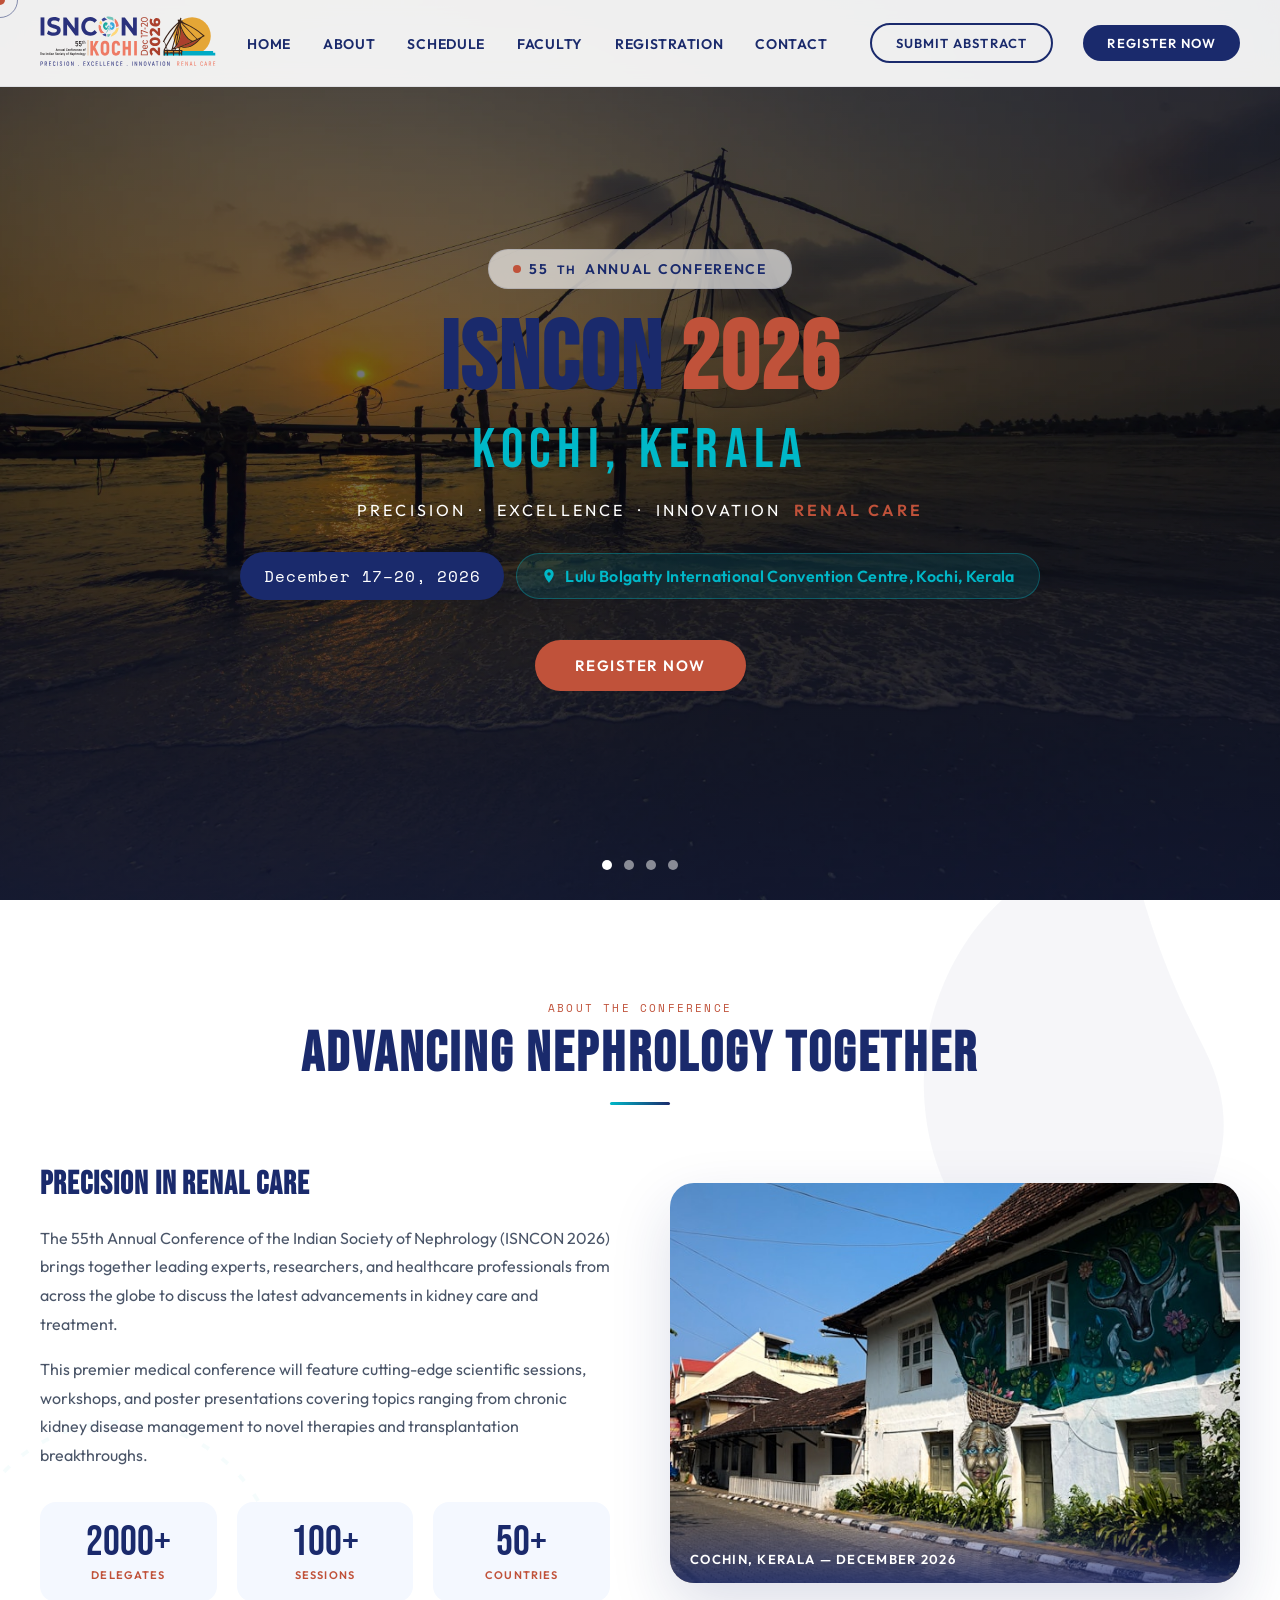
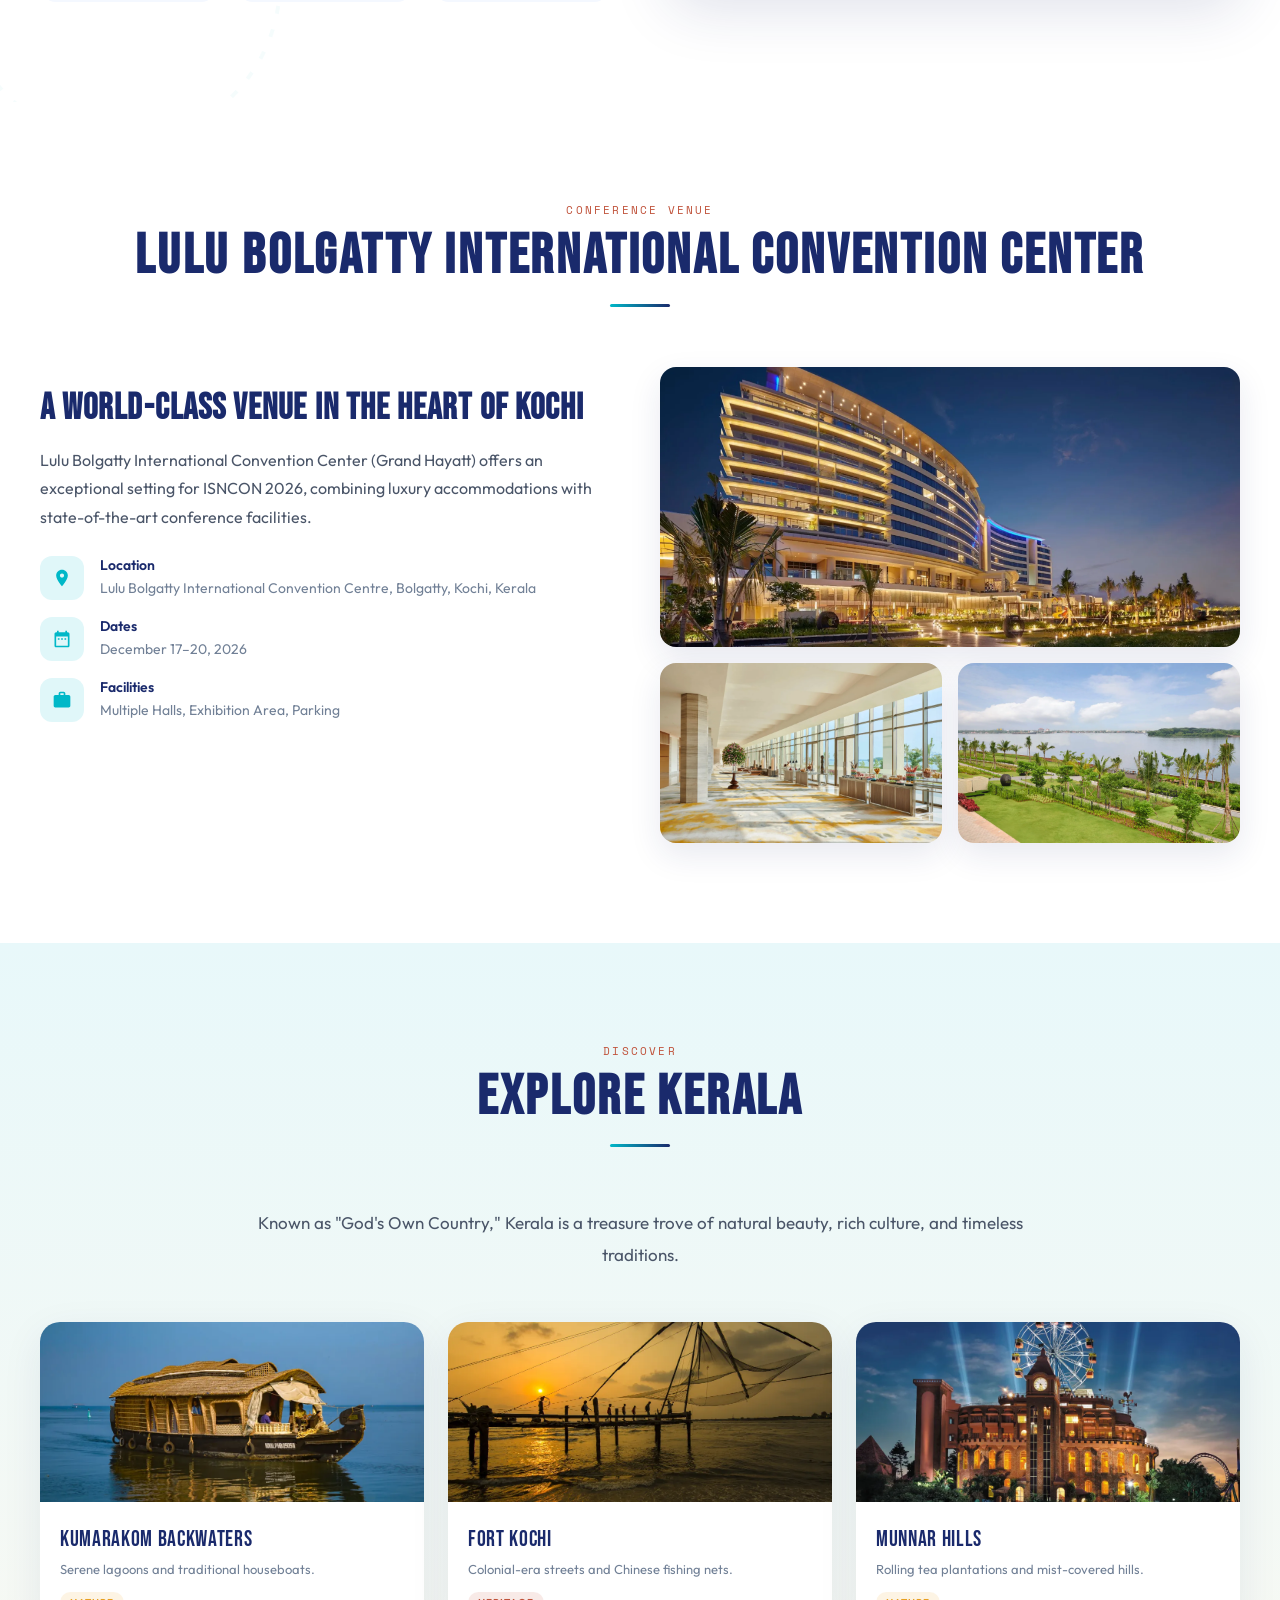
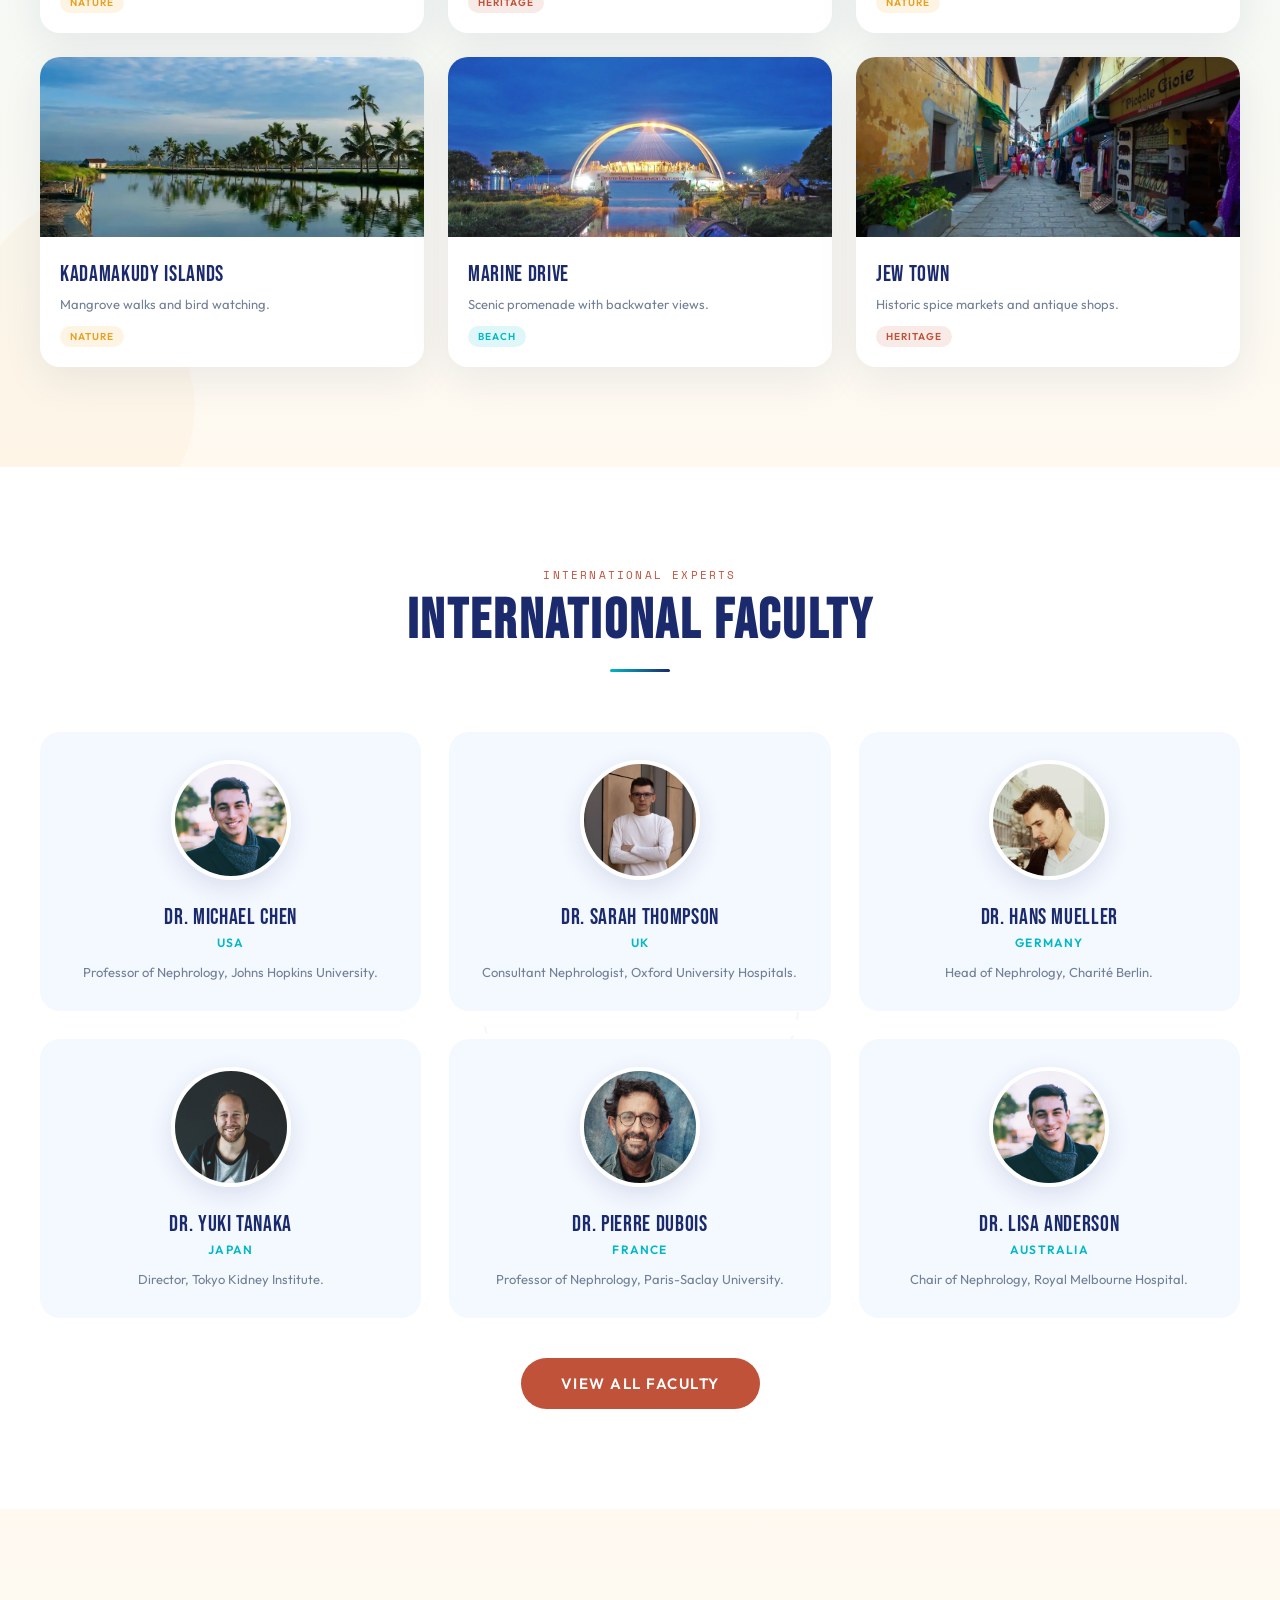
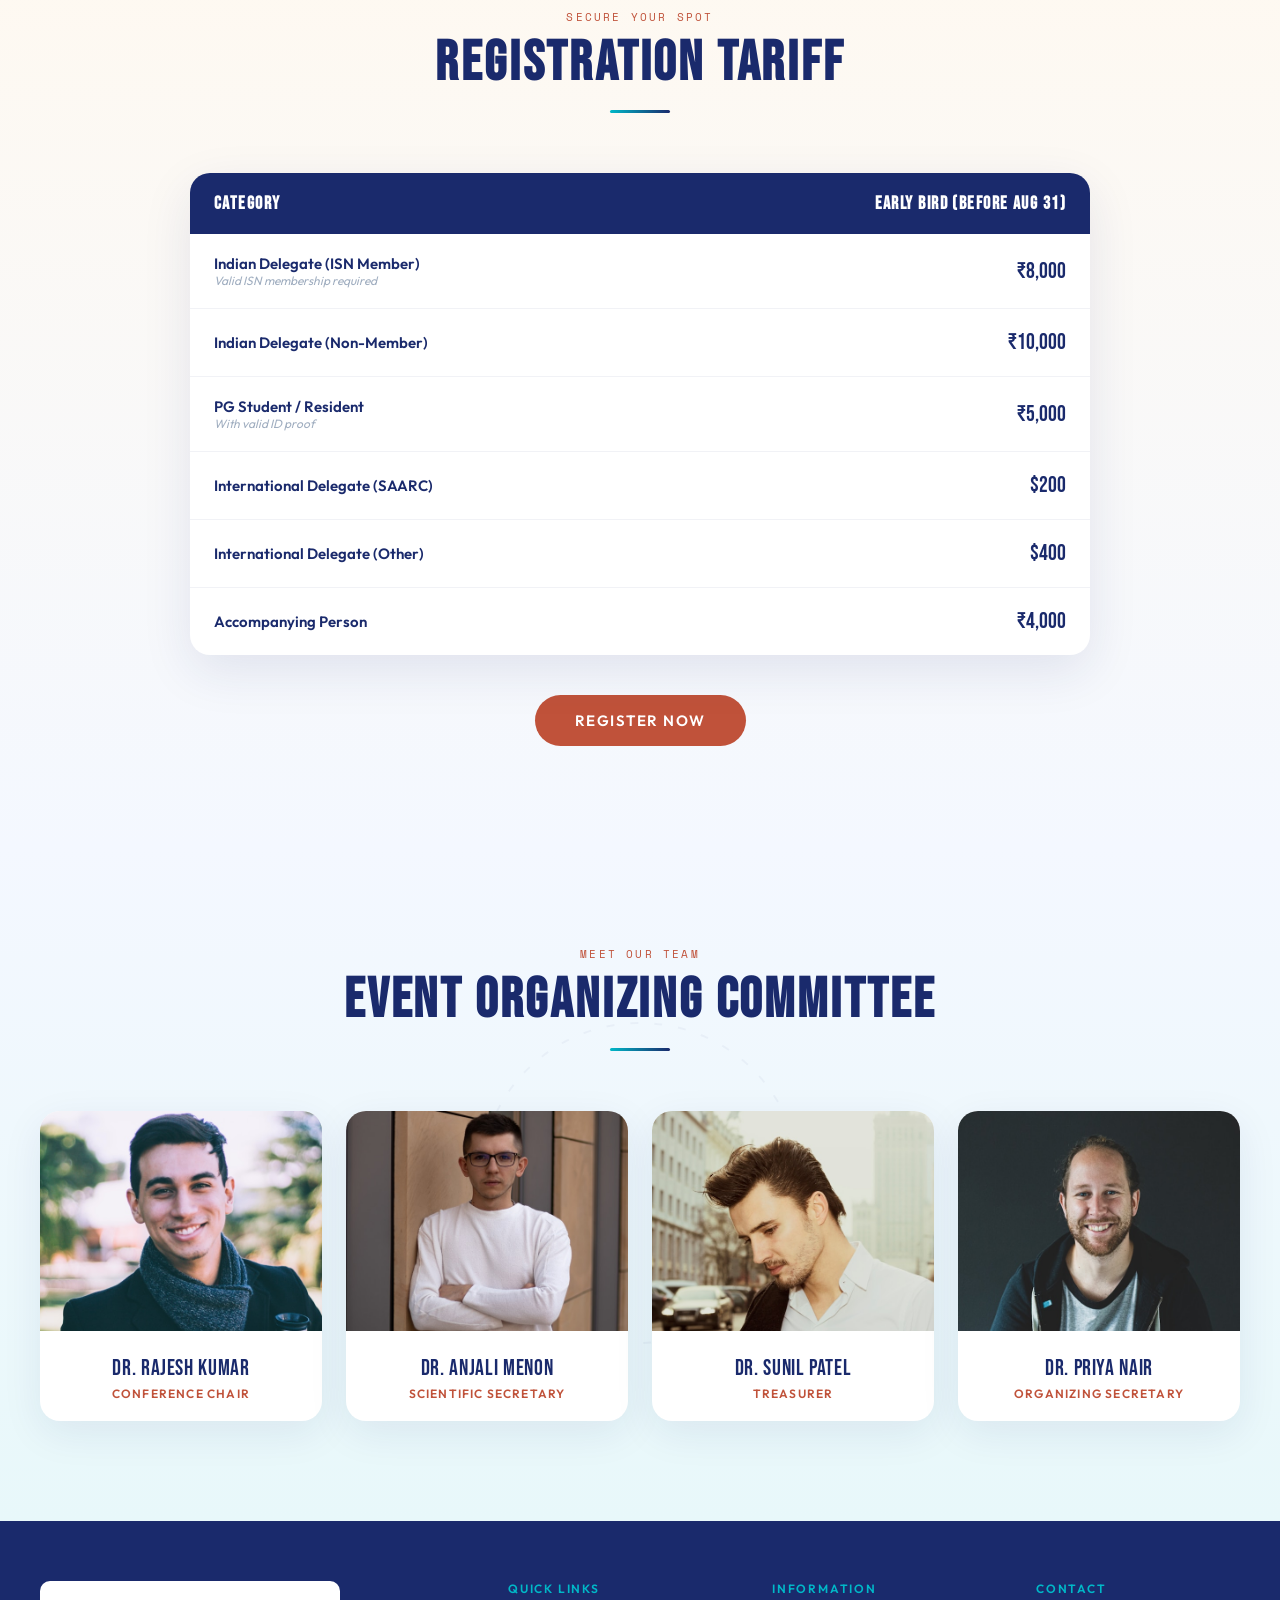
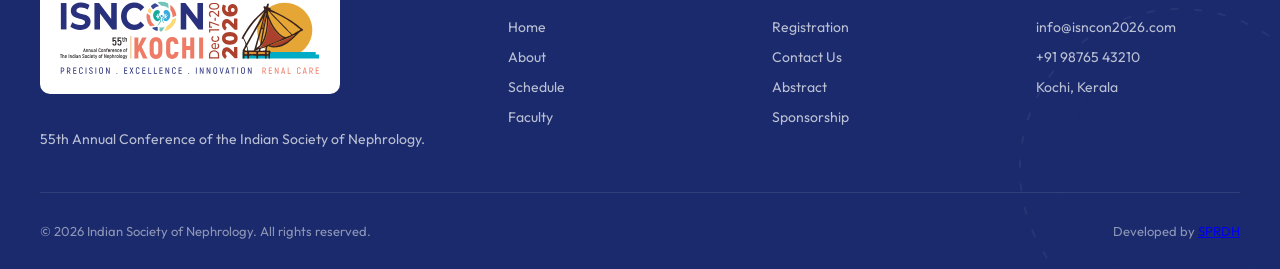
==== commit 3626d522: "style missing issues are fixed" ====
--- a/index.html
+++ b/index.html
@@ -14,7 +14,7 @@
 	<link
 		href="https://fonts.googleapis.com/css2?family=Bebas+Neue&family=Outfit:wght@300;400;600;700&family=Space+Mono:ital@0;1&display=swap"
 		rel="stylesheet">
-	<link rel="stylesheet" href="css/style.css">
+	<link rel="stylesheet" href="css/style.css?v=1.0.4">
 </head>
 
 <body>
@@ -32,6 +32,7 @@
 			<li><a href="registration.html">Registration</a></li>
 			<li><a href="contact.html">Contact</a></li>
 		</ul>
+		<a href="registration.html" class="nav-cta nav-cta-secondary">Submit Abstract</a>
 		<a href="registration.html" class="nav-cta">Register Now</a>
 	</nav>
 
--- a/css/style.css
+++ b/css/style.css
@@ -145,6 +145,7 @@
 .faculty-card-name{font-family:'Bebas Neue',sans-serif;font-size:22px;color:var(--navy);letter-spacing:.03em;margin-bottom:4px}
 .faculty-card-origin{font-size:12px;font-weight:600;letter-spacing:.1em;color:var(--teal);text-transform:uppercase;margin-bottom:12px}
 .faculty-card-desc{font-size:13px;color:#718096;line-height:1.6}
+.faculty-card-affiliation{font-size:11px;font-weight:600;letter-spacing:.08em;color:var(--amber);text-transform:uppercase;margin-top:8px}
 .registration{background:linear-gradient(180deg,#fff9f0 0%,var(--light) 100%)}
 .registration-table{width:100%;max-width:900px;margin:0 auto;background:#fff;border-radius:20px;overflow:hidden;box-shadow:0 16px 50px rgba(26,42,108,.1)}
 .registration-table table{width:100%;border-collapse:collapse}
@@ -175,3 +176,168 @@
 .footer-bottom p{font-size:13px;color:rgba(255,255,255,.5)}
 @media(max-width:1024px){.nav{padding:12px 24px}.nav-links{display:none}section{padding:60px 24px}.about-grid,.venue-grid{grid-template-columns:1fr;gap:40px}.team-grid{grid-template-columns:repeat(2,1fr)}.kerala-grid{grid-template-columns:repeat(2,1fr)}.faculty-grid{grid-template-columns:repeat(2,1fr)}.footer-grid{grid-template-columns:1fr 1fr;gap:40px}.hero-card{display:none}}
 @media(max-width:640px){.hero{padding:100px 20px 60px}section{padding:50px 20px}.about-stats{grid-template-columns:1fr}.team-grid,.kerala-grid,.faculty-grid{grid-template-columns:1fr}.venue-gallery{grid-template-columns:1fr}.venue-gallery-item:first-child{grid-column:span 1}.venue-gallery-item:first-child img{height:200px}.footer-grid{grid-template-columns:1fr}.footer-bottom{flex-direction:column;gap:12px;text-align:center}}
+
+.page-hero{min-height:50vh;display:flex;align-items:center;justify-content:center;position:relative;background:linear-gradient(160deg,#f0f7ff 0%,#e8f8fa 40%,#fff9f0 100%);padding:120px 40px 60px}
+.page-hero-bg{position:absolute;inset:0;overflow:hidden}
+.page-hero-content{position:relative;z-index:10;text-align:center}
+.page-hero-title{font-family:'Bebas Neue',sans-serif;font-size:clamp(48px,8vw,80px);color:var(--navy);line-height:1;letter-spacing:.05em;margin-bottom:12px}
+.page-hero-title span{color:var(--coral)}
+.page-hero-subtitle{font-size:clamp(14px,2vw,18px);color:#4a5568;letter-spacing:.1em;text-transform:uppercase}
+
+.schedule{background:linear-gradient(180deg,var(--light) 0%,#fff 100%)}
+.schedule-tabs{display:flex;justify-content:center;gap:12px;margin-bottom:40px;flex-wrap:wrap}
+.schedule-tab,.day-tab{background:transparent;border:2px solid var(--navy);color:var(--navy);padding:14px 28px;border-radius:100px;font-size:13px;font-weight:600;letter-spacing:.08em;text-transform:uppercase;cursor:pointer;transition:all 0.3s;font-family:'Outfit',sans-serif}
+.schedule-tab.active,.schedule-tab:hover,.day-tab.active,.day-tab:hover{background:var(--navy);color:#fff}
+.schedule-day{display:none}
+.schedule-day.active{display:block}
+.schedule-item{display:flex;align-items:stretch;background:#fff;border-radius:16px;overflow:hidden;box-shadow:0 8px 30px rgba(26,42,108,.06);margin-bottom:16px;transition:transform 0.3s,box-shadow 0.3s}
+.schedule-item:hover{transform:translateY(-2px);box-shadow:0 12px 40px rgba(26,42,108,.1)}
+.schedule-time{background:var(--navy);color:#fff;padding:24px;min-width:120px;display:flex;flex-direction:column;justify-content:center;align-items:center;text-align:center}
+.schedule-time-date{font-family:'Bebas Neue',sans-serif;font-size:18px;letter-spacing:.05em}
+.schedule-time-clock{font-family:'Space Mono',monospace;font-size:12px;opacity:.8;margin-top:4px}
+.schedule-content{padding:24px;flex:1}
+.schedule-content h3{font-family:'Bebas Neue',sans-serif;font-size:22px;color:var(--navy);letter-spacing:.03em;margin-bottom:8px}
+.schedule-content p{font-size:14px;color:#718096;line-height:1.6}
+.schedule-tags{display:flex;gap:8px;margin-top:12px;flex-wrap:wrap}
+.schedule-tag{display:inline-block;font-size:10px;font-weight:600;letter-spacing:.1em;text-transform:uppercase;padding:4px 10px;border-radius:100px}
+.schedule-tag.session{background:rgba(0,184,200,.12);color:var(--teal)}
+.schedule-tag.break{background:rgba(232,160,32,.12);color:var(--amber)}
+.schedule-tag.workshop{background:rgba(192,82,58,.12);color:var(--coral)}
+.schedule-tag.keynote{background:rgba(26,42,108,.12);color:var(--navy)}
+
+.day-tabs{display:flex;justify-content:center;gap:12px;margin-bottom:40px;flex-wrap:wrap}
+.schedule-grid{display:none;grid-template-columns:1fr;gap:16px;max-width:900px;margin:0 auto}
+.schedule-grid.active{display:grid}
+
+.highlights-grid{display:grid;grid-template-columns:repeat(3,1fr);gap:28px;margin-top:50px}
+.highlight-card{background:#fff;border-radius:20px;padding:32px;text-align:center;box-shadow:0 8px 30px rgba(26,42,108,.08);transition:transform 0.3s}
+.highlight-card:hover{transform:translateY(-6px)}
+.highlight-icon{width:56px;height:56px;background:rgba(0,184,200,.12);border-radius:50%;display:flex;align-items:center;justify-content:center;margin:0 auto 20px;color:var(--teal)}
+.highlight-icon svg{width:28px;height:28px}
+.highlight-card h3{font-family:'Bebas Neue',sans-serif;font-size:22px;color:var(--navy);margin-bottom:8px;letter-spacing:.03em}
+.highlight-card p{font-size:14px;color:#718096;line-height:1.6}
+
+.indian-faculty{background:var(--light)}
+.indian-grid{display:grid;grid-template-columns:repeat(4,1fr);gap:24px}
+.indian-card{background:#fff;border-radius:20px;overflow:hidden;box-shadow:0 12px 40px rgba(26,42,108,.08);transition:transform 0.3s,box-shadow 0.3s}
+.indian-card:hover{transform:translateY(-8px);box-shadow:0 20px 50px rgba(26,42,108,.12)}
+.indian-card-img{width:100%;height:200px;object-fit:cover;background:linear-gradient(135deg,var(--navy),var(--teal))}
+.indian-card-name{font-family:'Bebas Neue',sans-serif;font-size:20px;color:var(--navy);letter-spacing:.03em;padding:16px 16px 4px}
+.indian-card-role{font-size:12px;font-weight:600;letter-spacing:.1em;color:var(--coral);text-transform:uppercase;padding:0 16px 16px}
+
+.important-dates{background:var(--light);padding:60px 40px}
+.dates-grid{display:grid;grid-template-columns:repeat(4,1fr);gap:24px;max-width:1000px;margin:40px auto 0}
+.date-item{display:flex;align-items:flex-start;gap:16px;background:#fff;padding:20px;border-radius:16px;box-shadow:0 8px 24px rgba(26,42,108,.06)}
+.date-icon{width:48px;height:48px;background:rgba(0,184,200,.12);border-radius:12px;display:flex;align-items:center;justify-content:center;color:var(--teal);flex-shrink:0}
+.date-icon svg{width:22px;height:22px}
+.date-text h4{font-size:14px;font-weight:600;color:var(--navy);margin-bottom:4px}
+.date-text p{font-size:13px;color:#718096;margin:0}
+
+.inclusions{background:#fff}
+.inclusions-grid{display:grid;grid-template-columns:repeat(4,1fr);gap:24px;max-width:900px;margin:0 auto}
+.inclusion-item{text-align:center;padding:24px}
+.inclusion-item svg{width:40px;height:40px;color:var(--teal);margin-bottom:12px}
+.inclusion-item p{font-size:14px;color:#4a5568;line-height:1.5}
+
+.register-cta{text-align:center;padding:60px 40px;background:linear-gradient(180deg,#fff 0%,var(--light) 100%)}
+.register-cta p{font-size:18px;color:#4a5568;margin-bottom:24px;max-width:600px;margin-left:auto;margin-right:auto}
+
+.contact{background:#fff}
+.contact-grid{display:grid;grid-template-columns:1fr 1.5fr;gap:60px}
+.contact-info h3{font-family:'Bebas Neue',sans-serif;font-size:32px;color:var(--navy);margin-bottom:24px;letter-spacing:.03em}
+.contact-info-item{display:flex;align-items:flex-start;gap:16px;margin-bottom:24px}
+.contact-info-icon{width:48px;height:48px;background:rgba(0,184,200,.12);border-radius:12px;display:flex;align-items:center;justify-content:center;color:var(--teal);flex-shrink:0}
+.contact-info-icon svg{width:22px;height:22px}
+.contact-info-text h4{font-size:15px;font-weight:600;color:var(--navy);margin-bottom:2px}
+.contact-info-text p{font-size:14px;color:#718096;margin:0;line-height:1.6}
+.contact-form{background:var(--light);border-radius:24px;padding:40px}
+.contact-form h3{font-family:'Bebas Neue',sans-serif;font-size:28px;color:var(--navy);margin-bottom:24px;letter-spacing:.03em}
+.contact-form .form-group{margin-bottom:20px}
+.contact-form label{display:block;font-size:13px;font-weight:600;color:var(--navy);margin-bottom:6px;letter-spacing:.05em;text-transform:uppercase}
+.contact-form input,.contact-form select,.contact-form textarea{width:100%;padding:14px 18px;border:1px solid rgba(26,42,108,.12);border-radius:10px;font-family:'Outfit',sans-serif;font-size:15px;background:#fff;transition:border-color 0.2s,box-shadow 0.2s}
+.contact-form input:focus,.contact-form select:focus,.contact-form textarea:focus{outline:none;border-color:var(--teal);box-shadow:0 0 0 3px rgba(0,184,200,.1)}
+.contact-form textarea{min-height:140px;resize:vertical}
+.contact-form button{background:var(--coral);color:#fff;border:none;padding:16px 40px;border-radius:100px;font-size:14px;font-weight:600;letter-spacing:.1em;text-transform:uppercase;cursor:pointer;transition:transform 0.2s,box-shadow 0.2s}
+.contact-form button:hover{transform:translateY(-2px);box-shadow:0 10px 25px rgba(192,82,58,.3)}
+.info-item{display:flex;align-items:flex-start;gap:16px;margin-bottom:24px}
+.info-icon{width:48px;height:48px;background:rgba(0,184,200,.12);border-radius:12px;display:flex;align-items:center;justify-content:center;color:var(--teal);flex-shrink:0}
+.info-icon svg{width:22px;height:22px}
+.info-text h4{font-size:15px;font-weight:600;color:var(--navy);margin-bottom:2px}
+.info-text p{font-size:14px;color:#718096;margin:0;line-height:1.6}
+.info-text a{color:var(--teal);text-decoration:none}
+.info-text a:hover{text-decoration:underline}
+.submit-btn{display:inline-block;background:var(--coral);color:#fff;padding:16px 40px;border-radius:100px;font-size:14px;font-weight:600;letter-spacing:.1em;text-transform:uppercase;cursor:pointer;transition:transform 0.2s,box-shadow 0.2s;border:none;font-family:'Outfit',sans-serif}
+.submit-btn:hover{transform:translateY(-2px);box-shadow:0 10px 25px rgba(192,82,58,.3)}
+
+.venue-section{background:var(--light);padding:80px 40px}
+.venue-card{border-radius:24px;overflow:hidden;box-shadow:0 24px 60px rgba(26,42,108,.15);background:#fff}
+.venue-card-img{width:100%;height:400px;object-fit:cover;display:block}
+.venue-card-content{padding:32px}
+.venue-card-content h3{font-family:'Bebas Neue',sans-serif;font-size:32px;color:var(--navy);margin-bottom:12px;letter-spacing:.03em}
+.venue-card-content p{font-size:15px;color:#718096;line-height:1.7;margin-bottom:24px}
+.venue-features{display:grid;grid-template-columns:repeat(3,1fr);gap:16px}
+.venue-feature{display:flex;align-items:center;gap:8px;font-size:14px;color:var(--navy);font-weight:500}
+.venue-feature svg{width:18px;height:18px;color:var(--teal)}
+
+.map{background:var(--light);padding:60px 40px;text-align:center}
+.map p{font-size:14px;color:#718096}
+
+.section-label{font-family:'Space Mono',monospace;font-size:11px;letter-spacing:.2em;color:var(--coral);text-transform:uppercase;margin-bottom:8px}
+.section-title{font-family:'Bebas Neue',sans-serif;font-size:clamp(36px,5vw,56px);color:var(--navy);letter-spacing:.05em;line-height:1.1}
+.section-divider{width:60px;height:3px;background:linear-gradient(90deg,var(--teal),var(--navy));margin:16px auto 0;border-radius:2px}
+.section-bg{position:absolute;inset:0;overflow:hidden;pointer-events:none}
+
+.section-label{font-family:'Space Mono',monospace;font-size:11px;letter-spacing:.2em;color:var(--coral);text-transform:uppercase;margin-bottom:8px}
+.section-title{font-family:'Bebas Neue',sans-serif;font-size:clamp(36px,5vw,56px);color:var(--navy);letter-spacing:.05em;line-height:1.1}
+.section-divider{width:60px;height:3px;background:linear-gradient(90deg,var(--teal),var(--navy));margin:16px auto 0;border-radius:2px}
+@media(max-width:900px){.contact-grid{grid-template-columns:1fr}}
+
+.page-hero-label{font-family:'Space Mono',monospace;font-size:11px;letter-spacing:.2em;color:var(--coral);text-transform:uppercase;margin-bottom:12px}
+.page-hero-desc{font-size:clamp(14px,1.5vw,18px);color:#4a5568;max-width:600px;margin:0 auto;line-height:1.7}
+.kidney-bg{position:absolute;opacity:.04;z-index:0}
+.kidney-bg-1{width:700px;top:-200px;right:-150px;animation:spin 60s linear infinite}
+.kidney-bg-2{width:500px;bottom:-150px;left:-100px;animation:spin 45s linear infinite reverse}
+
+.about-intro{background:#fff;padding:80px 40px}
+.about-intro-grid{display:grid;grid-template-columns:1fr 1fr;gap:60px;align-items:center}
+.about-intro-content h2{font-family:'Bebas Neue',sans-serif;font-size:36px;color:var(--navy);margin-bottom:20px;letter-spacing:.03em}
+.about-intro-content p{font-size:16px;line-height:1.8;color:#4a5568;margin-bottom:16px}
+.about-intro-image{border-radius:24px;overflow:hidden;box-shadow:0 24px 60px rgba(26,42,108,.15)}
+.about-intro-image img{width:100%;height:100%;object-fit:cover;display:block;min-height:350px}
+
+.stats-grid{display:grid;grid-template-columns:repeat(4,1fr);gap:24px;background:linear-gradient(90deg,var(--navy),#2a4a9c);padding:50px 40px}
+.stat-item{text-align:center}
+.stat-num{font-family:'Bebas Neue',sans-serif;font-size:48px;color:#fff;line-height:1}
+.stat-label{font-size:12px;font-weight:600;letter-spacing:.1em;color:var(--teal);text-transform:uppercase;margin-top:4px}
+
+.history{background:var(--light);position:relative}
+.section-kidney{position:absolute;opacity:.04;z-index:0}
+.section-kidney-1{width:500px;top:-100px;right:-100px}
+.section-kidney-2{width:400px;bottom:-80px;left:-80px}
+.timeline{display:grid;grid-template-columns:repeat(4,1fr);gap:24px;position:relative}
+.timeline::before{content:'';position:absolute;top:40px;left:0;right:0;height:2px;background:linear-gradient(90deg,var(--navy),var(--teal),var(--coral))}
+.timeline-item{position:relative}
+.timeline-content{background:#fff;border-radius:16px;padding:24px;box-shadow:0 8px 30px rgba(26,42,108,.08);text-align:center}
+.timeline-year{font-family:'Bebas Neue',sans-serif;font-size:32px;color:var(--navy);margin-bottom:8px}
+.timeline-desc{font-size:13px;color:#718096;line-height:1.6}
+
+.objectives{background:#fff}
+.objectives-grid{display:grid;grid-template-columns:repeat(3,1fr);gap:28px}
+.objective-card{background:var(--light);border-radius:20px;padding:32px;text-align:center;transition:transform 0.3s,box-shadow 0.3s}
+.objective-card:hover{transform:translateY(-6px);box-shadow:0 16px 40px rgba(26,42,108,.1)}
+.objective-icon{width:56px;height:56px;background:rgba(0,184,200,.12);border-radius:50%;display:flex;align-items:center;justify-content:center;margin:0 auto 20px;color:var(--teal)}
+.objective-icon svg{width:28px;height:28px}
+.objective-card h3{font-family:'Bebas Neue',sans-serif;font-size:22px;color:var(--navy);margin-bottom:8px;letter-spacing:.03em}
+.objective-card p{font-size:14px;color:#718096;line-height:1.6}
+
+.isn-section{background:linear-gradient(180deg,var(--light) 0%,#e8f8fa 100%)}
+.isn-content{display:grid;grid-template-columns:1fr 1fr;gap:60px;align-items:center}
+.isn-info h2{font-family:'Bebas Neue',sans-serif;font-size:36px;color:var(--navy);margin-bottom:20px;letter-spacing:.03em}
+.isn-info p{font-size:16px;line-height:1.8;color:#4a5568;margin-bottom:16px}
+.isn-features{list-style:none;margin-top:20px}
+.isn-features li{font-size:15px;color:#4a5568;padding:8px 0;border-bottom:1px solid rgba(26,42,108,.08);display:flex;align-items:center;gap:12px}
+.isn-features li::before{content:'';width:8px;height:8px;background:var(--teal);border-radius:50%}
+.isn-image{border-radius:24px;overflow:hidden;box-shadow:0 24px 60px rgba(26,42,108,.15)}
+.isn-image img{width:100%;height:100%;object-fit:cover;display:block;min-height:350px}
+
+@media(max-width:900px){.about-intro-grid,.isn-content{grid-template-columns:1fr}.stats-grid{grid-template-columns:repeat(2,1fr)}.timeline{grid-template-columns:repeat(2,1fr)}.objectives-grid{grid-template-columns:1fr}}
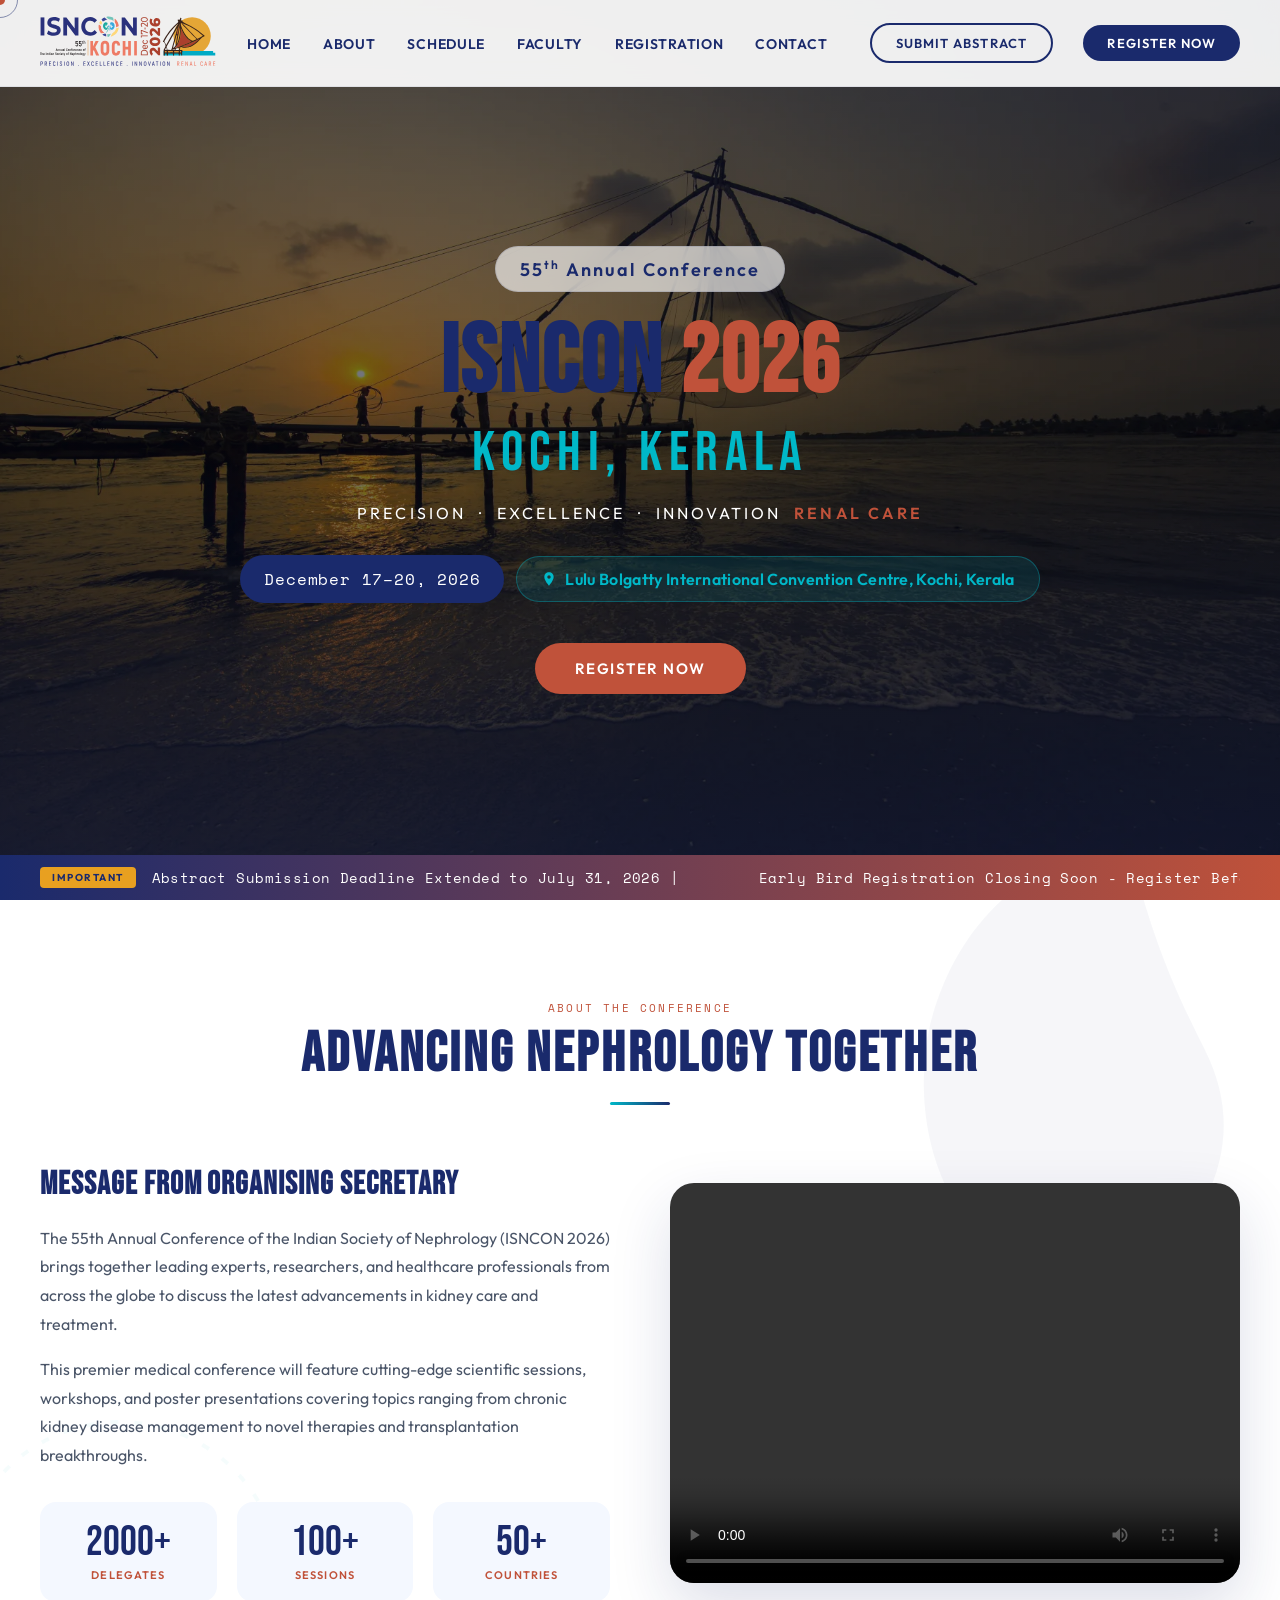
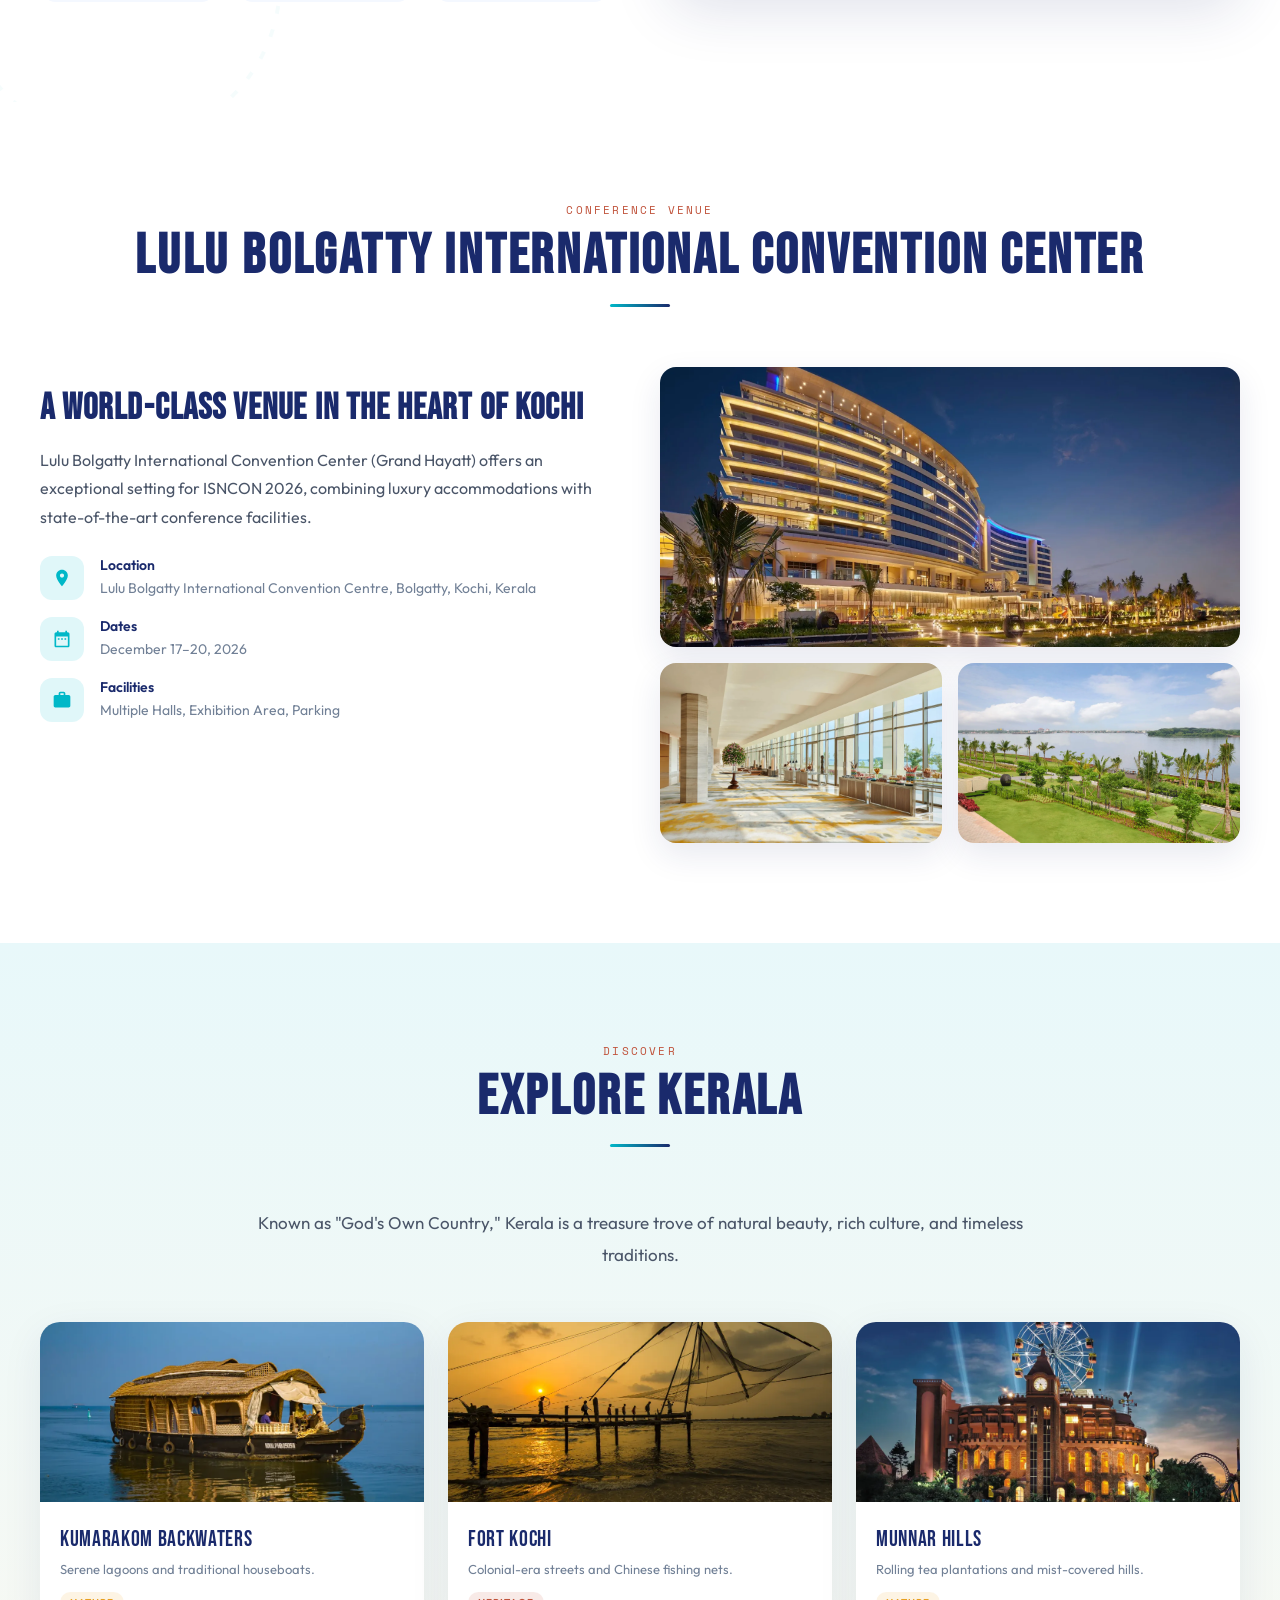
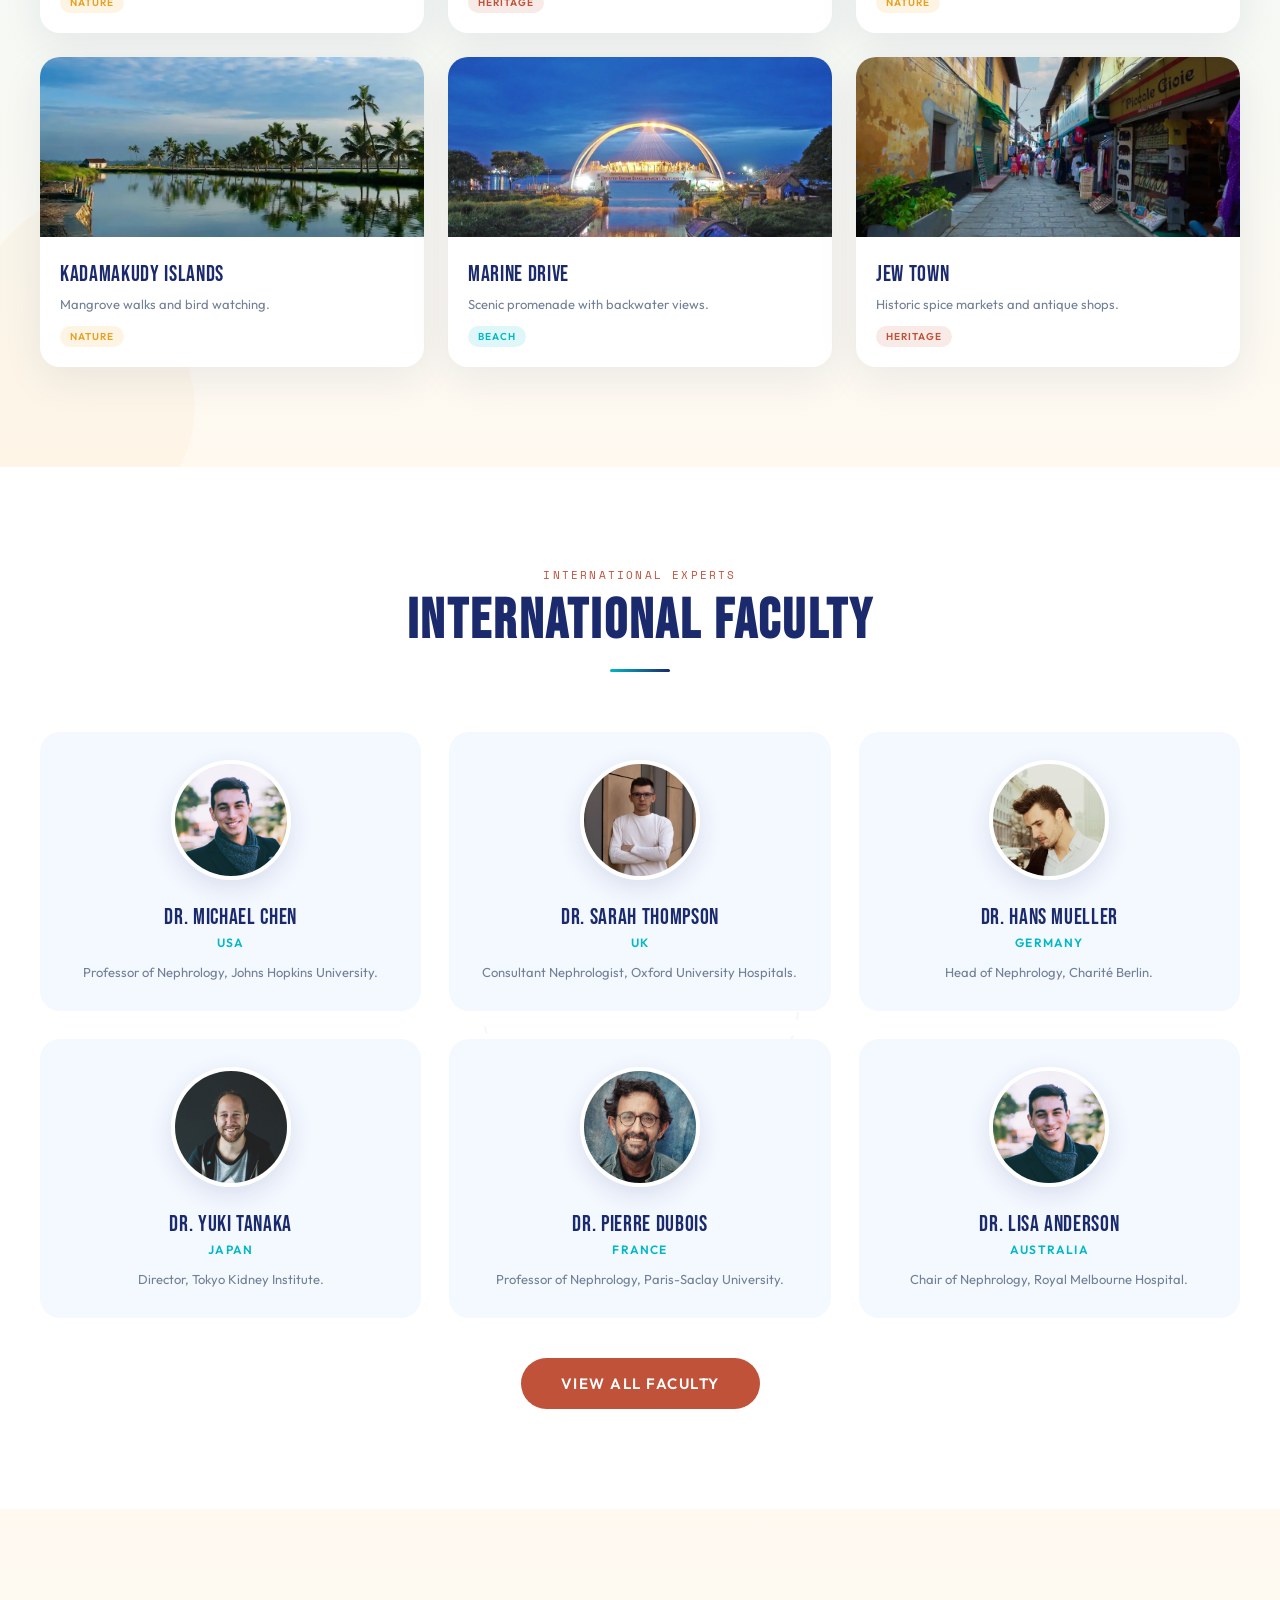
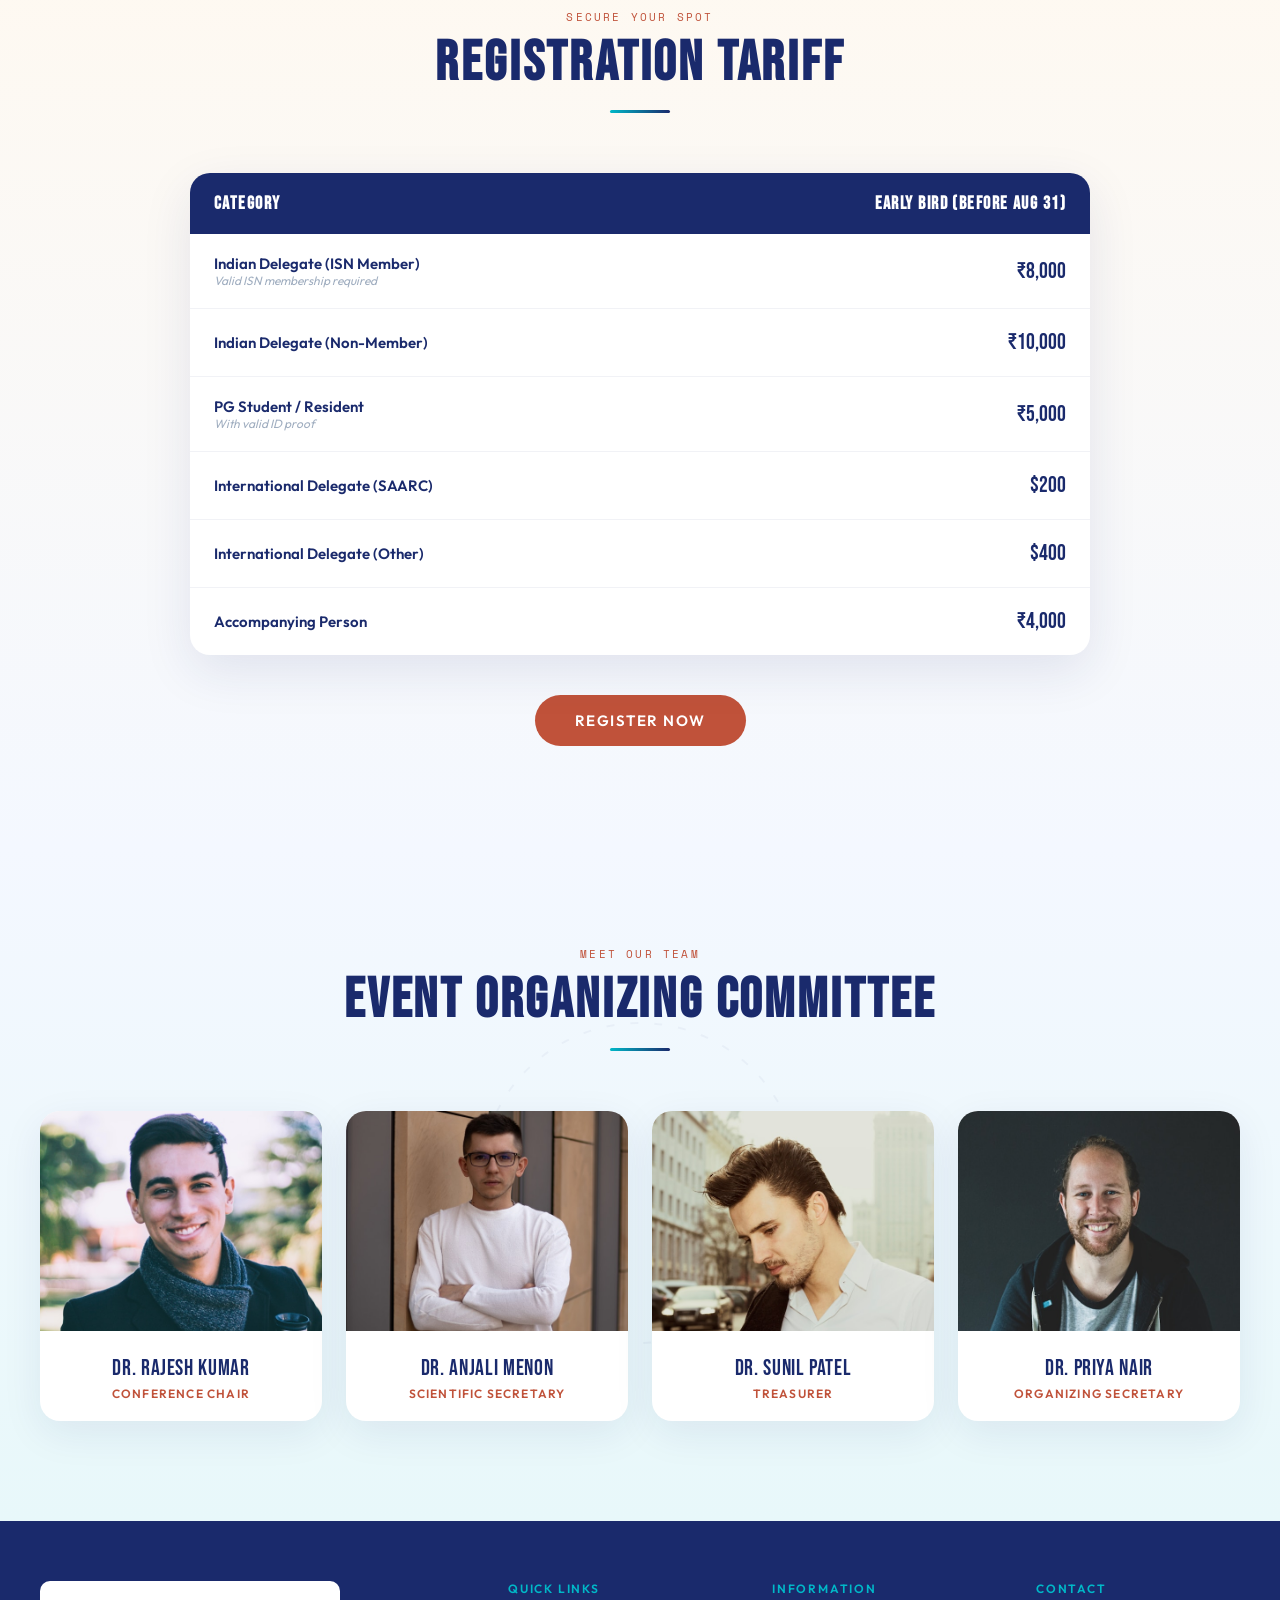
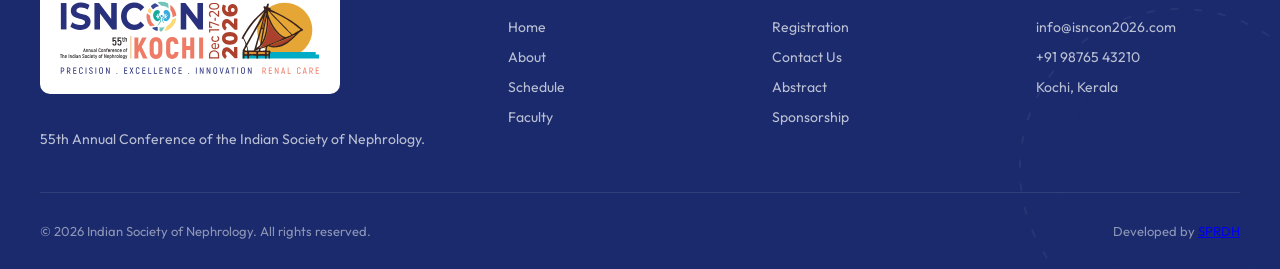
==== commit 1b1b3c94: "video added in homepage, announcement scroller added" ====
--- a/index.html
+++ b/index.html
@@ -14,7 +14,7 @@
 	<link
 		href="https://fonts.googleapis.com/css2?family=Bebas+Neue&family=Outfit:wght@300;400;600;700&family=Space+Mono:ital@0;1&display=swap"
 		rel="stylesheet">
-	<link rel="stylesheet" href="css/style.css?v=1.0.4">
+	<link rel="stylesheet" href="css/style.css?v=1.0.7">
 </head>
 
 <body>
@@ -48,6 +48,8 @@
 			<div class="hero-slide active"><img src="images/chinese-fishing-net.webp" alt="Chinese Fishing Nets" />
 			</div>
 			<div class="hero-slide"><img src="images/houseboat-kerala-backwaters.webp" alt="Kerala Backwaters" /></div>
+			<div class="hero-slide"><img src="images/grand-haytt-kochi-bolgatty.webp" alt="Lulu Grand Hayatt Kochi" />
+			</div>
 			<div class="hero-slide"><img src="images/jew-street-kochi-kerala.webp" alt="Fort Kochi" /></div>
 			<div class="hero-slide"><img src="images/lulu-grand-hayatt-kochi.webp" alt="Lulu Grand Hayatt Kochi" />
 			</div>
@@ -56,6 +58,17 @@
 				<span class="dot" onclick="goToSlide(1)"></span>
 				<span class="dot" onclick="goToSlide(2)"></span>
 				<span class="dot" onclick="goToSlide(3)"></span>
+			</div>
+		</div>
+		<div class="announcement-bar">
+			<div class="announcement-content">
+				<span class="announcement-label">IMPORTANT</span>
+				<div class="announcement-text">
+					<span>Abstract Submission Deadline Extended to July 31, 2026 |</span>
+					<span>Early Bird Registration Closing Soon - Register Before August 15 to Save! |</span>
+					<span>Abstract Submission Deadline Extended to July 31, 2026 |</span>
+					<span>Early Bird Registration Closing Soon - Register Before August 15 to Save! |</span>
+				</div>
 			</div>
 		</div>
 		<svg class="kidney-bg kidney-bg-1" viewBox="0 0 200 200">
@@ -126,7 +139,7 @@
 			</div>
 			<div class="about-grid">
 				<div class="about-content reveal">
-					<h3>Precision in Renal Care</h3>
+					<h3>Message from organising secretary</h3>
 					<p>The 55th Annual Conference of the Indian Society of Nephrology (ISNCON 2026) brings together
 						leading experts, researchers, and healthcare professionals from across the globe to discuss the
 						latest advancements in kidney care and treatment.</p>
@@ -148,8 +161,10 @@
 						</div>
 					</div>
 				</div>
-				<div class="about-image reveal"><img src="images/fort-kochi.jpg" alt="ISNCON Conference" />
-					<div class="about-image-label">Cochin, Kerala — December 2026</div>
+				<div class="about-image reveal">
+					<video autoplay loop controls style="width:100%;height: 400px;">
+						<source src="images/isncon-2026.mp4" type="video/mp4">
+					</video>
 				</div>
 			</div>
 		</div>
--- a/css/style.css
+++ b/css/style.css
@@ -1,343 +1,2493 @@
-*,*::before,*::after{margin:0;padding:0;box-sizing:border-box}
-:root{--navy:#1a2a6c;--coral:#c0523a;--amber:#e8a020;--teal:#00b8c8;--light:#f4f8ff;--glass:rgba(255,255,255,0.65)}
-html{scroll-behavior:smooth}
-html,body{font-family:'Outfit',sans-serif;background:var(--light);cursor:none}
-@media(hover:none){html,body{cursor:auto}}
-.cursor,.cursor-ring{position:fixed;border-radius:50%;pointer-events:none;transform:translate(-50%,-50%);z-index:10000}
-.cursor{width:10px;height:10px;background:var(--coral);transition:transform .08s}
-.cursor-ring{width:36px;height:36px;border:1.5px solid var(--navy);opacity:.5;transition:transform .18s}
-@media(hover:none){.cursor,.cursor-ring{display:none}}
-@keyframes float{0%,100%{transform:translateY(0) rotate(0)}50%{transform:translateY(-20px) rotate(5deg)}}
-@keyframes floatSlow{0%,100%{transform:translateY(0) rotate(0)}50%{transform:translateY(-30px) rotate(-5deg)}}
-@keyframes spin{from{transform:rotate(0)}to{transform:rotate(360deg)}}
-@keyframes pulse{0%,100%{transform:scale(1);opacity:1}50%{transform:scale(1.5);opacity:.6}}
-@keyframes fadeInUp{from{opacity:0;transform:translateY(40px)}to{opacity:1;transform:translateY(0)}}
-@keyframes floatUp{0%{transform:translateY(0) scale(1);opacity:0}10%{opacity:1}90%{opacity:.6}100%{transform:translateY(-100vh) scale(.5);opacity:0}}
-.reveal{opacity:0;transform:translateY(40px);transition:all 0.8s cubic-bezier(0.5,0,0,1)}
-.reveal.active{opacity:1;transform:translateY(0)}
-.nav{position:fixed;top:0;left:0;right:0;z-index:1000;padding:16px 40px;display:flex;justify-content:space-between;align-items:center;background:rgba(255,255,255,0.92);backdrop-filter:blur(12px);border-bottom:1px solid rgba(26,42,108,0.08);animation:fadeInUp 0.8s both}
-.nav-logo{display:flex;align-items:center;gap:12px}
-.nav-logo img{height:40px}
-.nav-logo-text{font-family:'Bebas Neue',sans-serif;font-size:24px;color:var(--navy);letter-spacing:.05em}
-.nav-logo-text span{color:var(--coral)}
-.nav-links{display:flex;gap:32px;list-style:none}
-.nav-links a{text-decoration:none;color:var(--navy);font-size:14px;font-weight:600;letter-spacing:.05em;text-transform:uppercase;transition:color 0.2s}
-.nav-links a:hover{color:var(--coral)}
-.nav-cta{background:var(--navy);color:#fff;padding:10px 24px;border-radius:100px;text-decoration:none;font-size:13px;font-weight:600;letter-spacing:.08em;text-transform:uppercase;transition:background 0.2s,transform 0.2s}
-.nav-cta:hover{background:var(--coral);transform:translateY(-2px)}
-.nav-cta-secondary{background:transparent;color:var(--navy);border:2px solid var(--navy);margin-left:12px}
-.nav-cta-secondary:hover{background:var(--navy);color:#fff}
-.hero{min-height:100vh;display:flex;align-items:center;justify-content:center;position:relative;overflow:hidden;background:linear-gradient(160deg,#f0f7ff 0%,#e8f8fa 40%,#fff9f0 100%);padding:120px 40px 80px}
-.hero-bg{position:absolute;inset:0;overflow:hidden}
-.hero-grid{position:absolute;inset:0;background-image:linear-gradient(to right,rgba(26,42,108,0.04) 1px,transparent 1px),linear-gradient(to bottom,rgba(26,42,108,0.04) 1px,transparent 1px);background-size:60px 60px}
-.hero-blob{position:absolute;border-radius:50%;filter:blur(80px);opacity:.18}
-.hero-blob-1{width:600px;height:600px;background:var(--teal);top:-200px;right:-100px;animation:float 8s ease-in-out infinite}
-.hero-blob-2{width:450px;height:450px;background:var(--amber);bottom:-100px;left:-80px;animation:float 10s ease-in-out infinite reverse}
-.hero-blob-3{width:350px;height:350px;background:var(--coral);top:40%;left:55%;animation:float 12s ease-in-out infinite}
-.kidney-bg{position:absolute;opacity:.04;z-index:0}
-.kidney-bg-1{width:700px;top:-200px;right:-150px;animation:spin 60s linear infinite}
-.kidney-bg-2{width:500px;bottom:-150px;left:-100px;animation:spin 45s linear infinite reverse}
-.kidney-bg-3{width:400px;top:50%;left:50%;transform:translate(-50%,-50%);animation:spin 50s linear infinite}
-.kidney-float{position:absolute;opacity:.1;animation:floatSlow 6s ease-in-out infinite;z-index:1}
-.kidney-float-1{top:15%;left:8%;width:100px}
-.kidney-float-2{top:60%;right:10%;width:80px;animation-delay:2s}
-.kidney-float-3{bottom:25%;left:15%;width:60px;animation-delay:4s}
-.kidney-float-4{top:30%;right:20%;width:90px;animation-delay:1s}
-.hero-card{position:absolute;border-radius:20px;overflow:hidden;box-shadow:0 20px 60px rgba(26,42,108,.14),0 4px 16px rgba(26,42,108,.08);border:2px solid rgba(255,255,255,.85);z-index:8;will-change:transform;animation:fadeInUp 1s both}
-.hero-card img{width:100%;height:100%;object-fit:cover;display:block}
-.hero-card-1{width:180px;height:220px;top:20%;right:8%;transform:rotate(3deg);animation-delay:.3s}
-.hero-card-2{width:150px;height:180px;top:50%;right:2%;transform:rotate(-2.5deg);animation-delay:.5s}
-.hero-card-3{width:140px;height:160px;bottom:15%;right:18%;transform:rotate(1.5deg);animation-delay:.7s}
-.hero-slider{position:absolute;inset:0;z-index:5}
-.hero-slide{position:absolute;inset:0;opacity:0;transition:opacity 1.5s ease-in-out}
-.hero-slide.active{opacity:1}
-.hero-slide img{width:100%;height:100%;object-fit:cover;filter:brightness(0.5)}
-.hero-slider::after{content:'';position:absolute;inset:0;background:linear-gradient(180deg,rgba(26,42,108,0.3) 0%,rgba(26,42,108,0.1) 50%,rgba(26,42,108,0.4) 100%)}
-.hero-slider-dots{position:absolute;bottom:30px;left:50%;transform:translateX(-50%);display:flex;gap:12px;z-index:10}
-.hero-slider-dots .dot{width:10px;height:10px;border-radius:50%;background:rgba(255,255,255,.5);cursor:pointer;transition:background 0.3s}
-.hero-slider-dots .dot.active{background:#fff}
-.particles{position:absolute;inset:0;overflow:hidden;pointer-events:none}
-.particle{position:absolute;border-radius:50%;animation:floatUp linear infinite;opacity:0}
-.hero-content{position:relative;z-index:10;text-align:center;max-width:900px}
-.hero-badge{display:inline-flex;align-items:center;gap:8px;background:var(--glass);backdrop-filter:blur(12px);border:1px solid rgba(26,42,108,0.12);border-radius:100px;padding:10px 24px;font-size:14px;font-weight:600;letter-spacing:.12em;text-transform:uppercase;color:var(--navy);margin-bottom:24px;animation:fadeInUp 0.8s both}
-.hero-badge sup{font-size:12px}
-.hero-badge-dot{width:8px;height:8px;background:var(--coral);border-radius:50%;animation:pulse 2s infinite}
-.hero-title{font-family:'Bebas Neue',sans-serif;font-size:clamp(48px,10vw,96px);color:var(--navy);line-height:1;letter-spacing:.02em;margin-bottom:8px;animation:fadeInUp 0.8s .15s both}
-.hero-title span{color:var(--coral)}
-.hero-subtitle{font-family:'Bebas Neue',sans-serif;font-size:clamp(28px,5vw,56px);color:var(--teal);letter-spacing:.12em;margin-bottom:16px;animation:fadeInUp 0.8s .25s both}
-.hero-tagline{font-size:clamp(12px,1.5vw,16px);font-weight:400;letter-spacing:.2em;color:#fff;text-transform:uppercase;margin-bottom:32px;animation:fadeInUp 0.8s .35s both}
-.hero-tagline span{color:var(--coral);font-weight:600}
-.hero-date{display:inline-flex;align-items:center;gap:12px;flex-wrap:wrap;justify-content:center;animation:fadeInUp 0.8s .45s both}
-.hero-date-pill{background:var(--navy);color:#fff;font-family:'Space Mono',monospace;font-size:clamp(13px,1.5vw,16px);padding:12px 24px;border-radius:100px;letter-spacing:.05em}
-.hero-venue-pill{display:flex;align-items:center;gap:8px;background:rgba(0,184,200,.12);border:1px solid rgba(0,184,200,.35);color:var(--teal);font-size:clamp(13px,1.5vw,16px);font-weight:600;padding:12px 24px;border-radius:100px;letter-spacing:.02em}
-.hero-venue-pill svg{width:16px;height:16px}
-section{padding:100px 40px;position:relative;overflow:hidden}
-.section-bg{position:absolute;inset:0;overflow:hidden;pointer-events:none}
-.section-kidney-bg{position:absolute;opacity:.035;z-index:0}
-.section-kidney-bg-lg{width:600px}
-.section-kidney-bg-sm{width:350px}
-.section-kidney-1{top:-150px;right:-150px;animation:spin 50s linear infinite}
-.section-kidney-2{bottom:-100px;left:-100px;animation:spin 40s linear infinite reverse}
-.section-kidney-3{top:50%;left:50%;transform:translate(-50%,-50%);width:400px;animation:spin 45s linear infinite}
-.section-header{text-align:center;margin-bottom:60px;position:relative;z-index:1}
-.section-label{font-family:'Space Mono',monospace;font-size:11px;letter-spacing:.2em;color:var(--coral);text-transform:uppercase;margin-bottom:8px}
-.section-title{font-family:'Bebas Neue',sans-serif;font-size:clamp(36px,5vw,56px);color:var(--navy);letter-spacing:.05em;line-height:1.1}
-.section-divider{width:60px;height:3px;background:linear-gradient(90deg,var(--teal),var(--navy));margin:16px auto 0;border-radius:2px}
-.container{max-width:1200px;margin:0 auto;position:relative;z-index:1}
-.about{background:#fff}
-.about-grid{display:grid;grid-template-columns:1fr 1fr;gap:60px;align-items:center}
-.about-content h3{font-family:'Bebas Neue',sans-serif;font-size:32px;color:var(--navy);margin-bottom:20px;letter-spacing:.03em}
-.about-content p{font-size:16px;line-height:1.8;color:#4a5568;margin-bottom:16px}
-.about-stats{display:grid;grid-template-columns:repeat(3,1fr);gap:20px;margin-top:32px}
-.about-stat{text-align:center;padding:20px;background:var(--light);border-radius:16px;transition:transform 0.3s}
-.about-stat:hover{transform:translateY(-5px)}
-.about-stat-num{font-family:'Bebas Neue',sans-serif;font-size:42px;color:var(--navy);line-height:1}
-.about-stat-label{font-size:11px;font-weight:600;letter-spacing:.1em;color:var(--coral);text-transform:uppercase;margin-top:4px}
-.about-image{position:relative;border-radius:24px;overflow:hidden;box-shadow:0 24px 60px rgba(26,42,108,.15)}
-.about-image img{width:100%;height:400px;object-fit:cover;display:block}
-.about-image-label{position:absolute;bottom:0;left:0;right:0;background:linear-gradient(to top,rgba(26,42,108,.8),transparent);color:#fff;padding:40px 20px 16px;font-size:13px;font-weight:600;letter-spacing:.1em;text-transform:uppercase}
-.team{background:linear-gradient(180deg,var(--light) 0%,#e8f8fa 100%);position:relative}
-.team::before{content:'';position:absolute;inset:0;background:url('images/kidney-bg.jpg') center/cover no-repeat;opacity:0.2}
-.team-grid{display:grid;grid-template-columns:repeat(4,1fr);gap:24px}
-.team-card{background:#fff;border-radius:20px;overflow:hidden;box-shadow:0 12px 40px rgba(26,42,108,.08);transition:transform 0.3s,box-shadow 0.3s}
-.team-card:hover{transform:translateY(-8px);box-shadow:0 20px 50px rgba(26,42,108,.12)}
-.team-card-img{width:100%;height:220px;object-fit:cover;background:linear-gradient(135deg,var(--navy),var(--teal))}
-.team-card-content{padding:20px;text-align:center}
-.team-card-name{font-family:'Bebas Neue',sans-serif;font-size:22px;color:var(--navy);letter-spacing:.03em;margin-bottom:4px}
-.team-card-role{font-size:12px;font-weight:600;letter-spacing:.1em;color:var(--coral);text-transform:uppercase}
-.venue{background:#fff}
-.venue-grid{display:grid;grid-template-columns:1fr 1fr;gap:40px}
-.venue-info{padding:20px 0}
-.venue-info h3{font-family:'Bebas Neue',sans-serif;font-size:36px;color:var(--navy);margin-bottom:16px;letter-spacing:.03em}
-.venue-info p{font-size:16px;line-height:1.8;color:#4a5568;margin-bottom:24px}
-.venue-details{display:flex;flex-direction:column;gap:16px}
-.venue-detail{display:flex;align-items:flex-start;gap:16px}
-.venue-detail-icon{width:44px;height:44px;background:rgba(0,184,200,.12);border-radius:12px;display:flex;align-items:center;justify-content:center;color:var(--teal);flex-shrink:0}
-.venue-detail-icon svg{width:20px;height:20px}
-.venue-detail-text h4{font-size:14px;font-weight:600;color:var(--navy);margin-bottom:2px}
-.venue-detail-text p{font-size:14px;color:#718096;margin:0}
-.venue-gallery{display:grid;grid-template-columns:repeat(2,1fr);gap:16px}
-.venue-gallery-item{border-radius:16px;overflow:hidden;box-shadow:0 12px 32px rgba(26,42,108,.1)}
-.venue-gallery-item img{width:100%;height:180px;object-fit:cover;display:block;transition:transform 0.5s}
-.venue-gallery-item:hover img{transform:scale(1.1)}
-.venue-gallery-item:first-child{grid-column:span 2}
-.venue-gallery-item:first-child img{height:280px}
-.kerala{background:linear-gradient(180deg,#e8f8fa 0%,#fff9f0 100%)}
-.kerala-content{max-width:800px;margin:0 auto 50px;text-align:center}
-.kerala-content p{font-size:17px;line-height:1.9;color:#4a5568}
-.kerala-grid{display:grid;grid-template-columns:repeat(3,1fr);gap:24px}
-.kerala-card{background:#fff;border-radius:20px;overflow:hidden;box-shadow:0 12px 40px rgba(26,42,108,.08);transition:transform 0.3s}
-.kerala-card:hover{transform:translateY(-6px)}
-.kerala-card-img{width:100%;height:180px;object-fit:cover;transition:transform 0.5s}
-.kerala-card:hover .kerala-card-img{transform:scale(1.1)}
-.kerala-card-content{padding:20px}
-.kerala-card-title{font-family:'Bebas Neue',sans-serif;font-size:22px;color:var(--navy);letter-spacing:.03em;margin-bottom:6px}
-.kerala-card-desc{font-size:13px;color:#718096;line-height:1.6}
-.kerala-card-tag{display:inline-block;font-size:10px;font-weight:600;letter-spacing:.1em;text-transform:uppercase;padding:4px 10px;border-radius:100px;margin-top:12px}
-.kerala-card-tag.beach{background:rgba(0,184,200,.12);color:var(--teal)}
-.kerala-card-tag.heritage{background:rgba(192,82,58,.12);color:var(--coral)}
-.kerala-card-tag.nature{background:rgba(232,160,32,.12);color:var(--amber)}
-.faculty{background:#fff}
-.faculty-grid{display:grid;grid-template-columns:repeat(3,1fr);gap:28px}
-.faculty-card{background:var(--light);border-radius:20px;padding:28px;text-align:center;transition:transform 0.3s,box-shadow 0.3s}
-.faculty-card:hover{transform:translateY(-6px);box-shadow:0 16px 40px rgba(26,42,108,.1)}
-.faculty-card-img{width:120px;height:120px;border-radius:50%;object-fit:cover;margin:0 auto 20px;border:4px solid #fff;box-shadow:0 8px 24px rgba(26,42,108,.12);background:linear-gradient(135deg,var(--navy),var(--teal))}
-.faculty-card-name{font-family:'Bebas Neue',sans-serif;font-size:22px;color:var(--navy);letter-spacing:.03em;margin-bottom:4px}
-.faculty-card-origin{font-size:12px;font-weight:600;letter-spacing:.1em;color:var(--teal);text-transform:uppercase;margin-bottom:12px}
-.faculty-card-desc{font-size:13px;color:#718096;line-height:1.6}
-.faculty-card-affiliation{font-size:11px;font-weight:600;letter-spacing:.08em;color:var(--amber);text-transform:uppercase;margin-top:8px}
-.registration{background:linear-gradient(180deg,#fff9f0 0%,var(--light) 100%)}
-.registration-table{width:100%;max-width:900px;margin:0 auto;background:#fff;border-radius:20px;overflow:hidden;box-shadow:0 16px 50px rgba(26,42,108,.1)}
-.registration-table table{width:100%;border-collapse:collapse}
-.registration-table th{background:var(--navy);color:#fff;font-family:'Bebas Neue',sans-serif;font-size:18px;letter-spacing:.08em;padding:20px 24px;text-align:left}
-.registration-table th:last-child{text-align:right}
-.registration-table td{padding:20px 24px;font-size:15px;color:#4a5568;border-bottom:1px solid rgba(26,42,108,.06);transition:background 0.3s}
-.registration-table td:last-child{text-align:right;font-family:'Bebas Neue',sans-serif;font-size:22px;color:var(--navy)}
-.registration-table tr:last-child td{border-bottom:none}
-.registration-table tr:hover td{background:rgba(0,184,200,.04)}
-.table-category{font-weight:600;color:var(--navy)}
-.table-note{font-size:12px;color:#a0aec0;font-style:italic}
-.cta-button{display:inline-block;background:var(--coral);color:#fff;padding:16px 40px;border-radius:100px;text-decoration:none;font-size:15px;font-weight:600;letter-spacing:.1em;text-transform:uppercase;margin-top:40px;transition:transform 0.2s,box-shadow 0.2s}
-.cta-button:hover{transform:translateY(-3px);box-shadow:0 12px 30px rgba(192,82,58,.3)}
-.footer{background:var(--navy);color:#fff;padding:60px 40px 30px;position:relative;overflow:hidden}
-.footer::before{content:'';position:absolute;inset:0;background:url('images/footerbg.jpg') center/cover no-repeat;opacity:0.2}
-.footer-kidney{position:absolute;opacity:.05;width:400px;bottom:-100px;right:-100px;animation:spin 60s linear infinite}
-.footer-grid{display:grid;grid-template-columns:2fr 1fr 1fr 1fr;gap:60px;max-width:1200px;margin:0 auto;position:relative;z-index:1}
-.footer-brand h3{font-family:'Bebas Neue',sans-serif;font-size:36px;letter-spacing:.05em;margin-bottom:8px}
-.footer-brand img{background:#fff;padding:20px;border-radius:10px;max-width:300px;margin-bottom:30px}
-.footer-brand h3 span{color:var(--coral)}
-.footer-brand p{font-size:14px;color:rgba(255,255,255,.7);line-height:1.7}
-.footer-col h4{font-size:12px;font-weight:600;letter-spacing:.15em;text-transform:uppercase;margin-bottom:20px;color:var(--teal)}
-.footer-col ul{list-style:none}
-.footer-col li{margin-bottom:10px}
-.footer-col a{color:rgba(255,255,255,.7);text-decoration:none;font-size:14px;transition:color 0.2s}
-.footer-col a:hover{color:var(--amber)}
-.footer-bottom{max-width:1200px;margin:40px auto 0;padding-top:30px;border-top:1px solid rgba(255,255,255,.1);display:flex;justify-content:space-between;align-items:center;position:relative;z-index:1}
-.footer-bottom p{font-size:13px;color:rgba(255,255,255,.5)}
-@media(max-width:1024px){.nav{padding:12px 24px}.nav-links{display:none}section{padding:60px 24px}.about-grid,.venue-grid{grid-template-columns:1fr;gap:40px}.team-grid{grid-template-columns:repeat(2,1fr)}.kerala-grid{grid-template-columns:repeat(2,1fr)}.faculty-grid{grid-template-columns:repeat(2,1fr)}.footer-grid{grid-template-columns:1fr 1fr;gap:40px}.hero-card{display:none}}
-@media(max-width:640px){.hero{padding:100px 20px 60px}section{padding:50px 20px}.about-stats{grid-template-columns:1fr}.team-grid,.kerala-grid,.faculty-grid{grid-template-columns:1fr}.venue-gallery{grid-template-columns:1fr}.venue-gallery-item:first-child{grid-column:span 1}.venue-gallery-item:first-child img{height:200px}.footer-grid{grid-template-columns:1fr}.footer-bottom{flex-direction:column;gap:12px;text-align:center}}
-
-.page-hero{min-height:50vh;display:flex;align-items:center;justify-content:center;position:relative;background:linear-gradient(160deg,#f0f7ff 0%,#e8f8fa 40%,#fff9f0 100%);padding:120px 40px 60px}
-.page-hero-bg{position:absolute;inset:0;overflow:hidden}
-.page-hero-content{position:relative;z-index:10;text-align:center}
-.page-hero-title{font-family:'Bebas Neue',sans-serif;font-size:clamp(48px,8vw,80px);color:var(--navy);line-height:1;letter-spacing:.05em;margin-bottom:12px}
-.page-hero-title span{color:var(--coral)}
-.page-hero-subtitle{font-size:clamp(14px,2vw,18px);color:#4a5568;letter-spacing:.1em;text-transform:uppercase}
-
-.schedule{background:linear-gradient(180deg,var(--light) 0%,#fff 100%)}
-.schedule-tabs{display:flex;justify-content:center;gap:12px;margin-bottom:40px;flex-wrap:wrap}
-.schedule-tab,.day-tab{background:transparent;border:2px solid var(--navy);color:var(--navy);padding:14px 28px;border-radius:100px;font-size:13px;font-weight:600;letter-spacing:.08em;text-transform:uppercase;cursor:pointer;transition:all 0.3s;font-family:'Outfit',sans-serif}
-.schedule-tab.active,.schedule-tab:hover,.day-tab.active,.day-tab:hover{background:var(--navy);color:#fff}
-.schedule-day{display:none}
-.schedule-day.active{display:block}
-.schedule-item{display:flex;align-items:stretch;background:#fff;border-radius:16px;overflow:hidden;box-shadow:0 8px 30px rgba(26,42,108,.06);margin-bottom:16px;transition:transform 0.3s,box-shadow 0.3s}
-.schedule-item:hover{transform:translateY(-2px);box-shadow:0 12px 40px rgba(26,42,108,.1)}
-.schedule-time{background:var(--navy);color:#fff;padding:24px;min-width:120px;display:flex;flex-direction:column;justify-content:center;align-items:center;text-align:center}
-.schedule-time-date{font-family:'Bebas Neue',sans-serif;font-size:18px;letter-spacing:.05em}
-.schedule-time-clock{font-family:'Space Mono',monospace;font-size:12px;opacity:.8;margin-top:4px}
-.schedule-content{padding:24px;flex:1}
-.schedule-content h3{font-family:'Bebas Neue',sans-serif;font-size:22px;color:var(--navy);letter-spacing:.03em;margin-bottom:8px}
-.schedule-content p{font-size:14px;color:#718096;line-height:1.6}
-.schedule-tags{display:flex;gap:8px;margin-top:12px;flex-wrap:wrap}
-.schedule-tag{display:inline-block;font-size:10px;font-weight:600;letter-spacing:.1em;text-transform:uppercase;padding:4px 10px;border-radius:100px}
-.schedule-tag.session{background:rgba(0,184,200,.12);color:var(--teal)}
-.schedule-tag.break{background:rgba(232,160,32,.12);color:var(--amber)}
-.schedule-tag.workshop{background:rgba(192,82,58,.12);color:var(--coral)}
-.schedule-tag.keynote{background:rgba(26,42,108,.12);color:var(--navy)}
-
-.day-tabs{display:flex;justify-content:center;gap:12px;margin-bottom:40px;flex-wrap:wrap}
-.schedule-grid{display:none;grid-template-columns:1fr;gap:16px;max-width:900px;margin:0 auto}
-.schedule-grid.active{display:grid}
-
-.highlights-grid{display:grid;grid-template-columns:repeat(3,1fr);gap:28px;margin-top:50px}
-.highlight-card{background:#fff;border-radius:20px;padding:32px;text-align:center;box-shadow:0 8px 30px rgba(26,42,108,.08);transition:transform 0.3s}
-.highlight-card:hover{transform:translateY(-6px)}
-.highlight-icon{width:56px;height:56px;background:rgba(0,184,200,.12);border-radius:50%;display:flex;align-items:center;justify-content:center;margin:0 auto 20px;color:var(--teal)}
-.highlight-icon svg{width:28px;height:28px}
-.highlight-card h3{font-family:'Bebas Neue',sans-serif;font-size:22px;color:var(--navy);margin-bottom:8px;letter-spacing:.03em}
-.highlight-card p{font-size:14px;color:#718096;line-height:1.6}
-
-.indian-faculty{background:var(--light)}
-.indian-grid{display:grid;grid-template-columns:repeat(4,1fr);gap:24px}
-.indian-card{background:#fff;border-radius:20px;overflow:hidden;box-shadow:0 12px 40px rgba(26,42,108,.08);transition:transform 0.3s,box-shadow 0.3s}
-.indian-card:hover{transform:translateY(-8px);box-shadow:0 20px 50px rgba(26,42,108,.12)}
-.indian-card-img{width:100%;height:200px;object-fit:cover;background:linear-gradient(135deg,var(--navy),var(--teal))}
-.indian-card-name{font-family:'Bebas Neue',sans-serif;font-size:20px;color:var(--navy);letter-spacing:.03em;padding:16px 16px 4px}
-.indian-card-role{font-size:12px;font-weight:600;letter-spacing:.1em;color:var(--coral);text-transform:uppercase;padding:0 16px 16px}
-
-.important-dates{background:var(--light);padding:60px 40px}
-.dates-grid{display:grid;grid-template-columns:repeat(4,1fr);gap:24px;max-width:1000px;margin:40px auto 0}
-.date-item{display:flex;align-items:flex-start;gap:16px;background:#fff;padding:20px;border-radius:16px;box-shadow:0 8px 24px rgba(26,42,108,.06)}
-.date-icon{width:48px;height:48px;background:rgba(0,184,200,.12);border-radius:12px;display:flex;align-items:center;justify-content:center;color:var(--teal);flex-shrink:0}
-.date-icon svg{width:22px;height:22px}
-.date-text h4{font-size:14px;font-weight:600;color:var(--navy);margin-bottom:4px}
-.date-text p{font-size:13px;color:#718096;margin:0}
-
-.inclusions{background:#fff}
-.inclusions-grid{display:grid;grid-template-columns:repeat(4,1fr);gap:24px;max-width:900px;margin:0 auto}
-.inclusion-item{text-align:center;padding:24px}
-.inclusion-item svg{width:40px;height:40px;color:var(--teal);margin-bottom:12px}
-.inclusion-item p{font-size:14px;color:#4a5568;line-height:1.5}
-
-.register-cta{text-align:center;padding:60px 40px;background:linear-gradient(180deg,#fff 0%,var(--light) 100%)}
-.register-cta p{font-size:18px;color:#4a5568;margin-bottom:24px;max-width:600px;margin-left:auto;margin-right:auto}
-
-.contact{background:#fff}
-.contact-grid{display:grid;grid-template-columns:1fr 1.5fr;gap:60px}
-.contact-info h3{font-family:'Bebas Neue',sans-serif;font-size:32px;color:var(--navy);margin-bottom:24px;letter-spacing:.03em}
-.contact-info-item{display:flex;align-items:flex-start;gap:16px;margin-bottom:24px}
-.contact-info-icon{width:48px;height:48px;background:rgba(0,184,200,.12);border-radius:12px;display:flex;align-items:center;justify-content:center;color:var(--teal);flex-shrink:0}
-.contact-info-icon svg{width:22px;height:22px}
-.contact-info-text h4{font-size:15px;font-weight:600;color:var(--navy);margin-bottom:2px}
-.contact-info-text p{font-size:14px;color:#718096;margin:0;line-height:1.6}
-.contact-form{background:var(--light);border-radius:24px;padding:40px}
-.contact-form h3{font-family:'Bebas Neue',sans-serif;font-size:28px;color:var(--navy);margin-bottom:24px;letter-spacing:.03em}
-.contact-form .form-group{margin-bottom:20px}
-.contact-form label{display:block;font-size:13px;font-weight:600;color:var(--navy);margin-bottom:6px;letter-spacing:.05em;text-transform:uppercase}
-.contact-form input,.contact-form select,.contact-form textarea{width:100%;padding:14px 18px;border:1px solid rgba(26,42,108,.12);border-radius:10px;font-family:'Outfit',sans-serif;font-size:15px;background:#fff;transition:border-color 0.2s,box-shadow 0.2s}
-.contact-form input:focus,.contact-form select:focus,.contact-form textarea:focus{outline:none;border-color:var(--teal);box-shadow:0 0 0 3px rgba(0,184,200,.1)}
-.contact-form textarea{min-height:140px;resize:vertical}
-.contact-form button{background:var(--coral);color:#fff;border:none;padding:16px 40px;border-radius:100px;font-size:14px;font-weight:600;letter-spacing:.1em;text-transform:uppercase;cursor:pointer;transition:transform 0.2s,box-shadow 0.2s}
-.contact-form button:hover{transform:translateY(-2px);box-shadow:0 10px 25px rgba(192,82,58,.3)}
-.info-item{display:flex;align-items:flex-start;gap:16px;margin-bottom:24px}
-.info-icon{width:48px;height:48px;background:rgba(0,184,200,.12);border-radius:12px;display:flex;align-items:center;justify-content:center;color:var(--teal);flex-shrink:0}
-.info-icon svg{width:22px;height:22px}
-.info-text h4{font-size:15px;font-weight:600;color:var(--navy);margin-bottom:2px}
-.info-text p{font-size:14px;color:#718096;margin:0;line-height:1.6}
-.info-text a{color:var(--teal);text-decoration:none}
-.info-text a:hover{text-decoration:underline}
-.submit-btn{display:inline-block;background:var(--coral);color:#fff;padding:16px 40px;border-radius:100px;font-size:14px;font-weight:600;letter-spacing:.1em;text-transform:uppercase;cursor:pointer;transition:transform 0.2s,box-shadow 0.2s;border:none;font-family:'Outfit',sans-serif}
-.submit-btn:hover{transform:translateY(-2px);box-shadow:0 10px 25px rgba(192,82,58,.3)}
-
-.venue-section{background:var(--light);padding:80px 40px}
-.venue-card{border-radius:24px;overflow:hidden;box-shadow:0 24px 60px rgba(26,42,108,.15);background:#fff}
-.venue-card-img{width:100%;height:400px;object-fit:cover;display:block}
-.venue-card-content{padding:32px}
-.venue-card-content h3{font-family:'Bebas Neue',sans-serif;font-size:32px;color:var(--navy);margin-bottom:12px;letter-spacing:.03em}
-.venue-card-content p{font-size:15px;color:#718096;line-height:1.7;margin-bottom:24px}
-.venue-features{display:grid;grid-template-columns:repeat(3,1fr);gap:16px}
-.venue-feature{display:flex;align-items:center;gap:8px;font-size:14px;color:var(--navy);font-weight:500}
-.venue-feature svg{width:18px;height:18px;color:var(--teal)}
-
-.map{background:var(--light);padding:60px 40px;text-align:center}
-.map p{font-size:14px;color:#718096}
-
-.section-label{font-family:'Space Mono',monospace;font-size:11px;letter-spacing:.2em;color:var(--coral);text-transform:uppercase;margin-bottom:8px}
-.section-title{font-family:'Bebas Neue',sans-serif;font-size:clamp(36px,5vw,56px);color:var(--navy);letter-spacing:.05em;line-height:1.1}
-.section-divider{width:60px;height:3px;background:linear-gradient(90deg,var(--teal),var(--navy));margin:16px auto 0;border-radius:2px}
-.section-bg{position:absolute;inset:0;overflow:hidden;pointer-events:none}
-
-.section-label{font-family:'Space Mono',monospace;font-size:11px;letter-spacing:.2em;color:var(--coral);text-transform:uppercase;margin-bottom:8px}
-.section-title{font-family:'Bebas Neue',sans-serif;font-size:clamp(36px,5vw,56px);color:var(--navy);letter-spacing:.05em;line-height:1.1}
-.section-divider{width:60px;height:3px;background:linear-gradient(90deg,var(--teal),var(--navy));margin:16px auto 0;border-radius:2px}
-@media(max-width:900px){.contact-grid{grid-template-columns:1fr}}
-
-.page-hero-label{font-family:'Space Mono',monospace;font-size:11px;letter-spacing:.2em;color:var(--coral);text-transform:uppercase;margin-bottom:12px}
-.page-hero-desc{font-size:clamp(14px,1.5vw,18px);color:#4a5568;max-width:600px;margin:0 auto;line-height:1.7}
-.kidney-bg{position:absolute;opacity:.04;z-index:0}
-.kidney-bg-1{width:700px;top:-200px;right:-150px;animation:spin 60s linear infinite}
-.kidney-bg-2{width:500px;bottom:-150px;left:-100px;animation:spin 45s linear infinite reverse}
-
-.about-intro{background:#fff;padding:80px 40px}
-.about-intro-grid{display:grid;grid-template-columns:1fr 1fr;gap:60px;align-items:center}
-.about-intro-content h2{font-family:'Bebas Neue',sans-serif;font-size:36px;color:var(--navy);margin-bottom:20px;letter-spacing:.03em}
-.about-intro-content p{font-size:16px;line-height:1.8;color:#4a5568;margin-bottom:16px}
-.about-intro-image{border-radius:24px;overflow:hidden;box-shadow:0 24px 60px rgba(26,42,108,.15)}
-.about-intro-image img{width:100%;height:100%;object-fit:cover;display:block;min-height:350px}
-
-.stats-grid{display:grid;grid-template-columns:repeat(4,1fr);gap:24px;background:linear-gradient(90deg,var(--navy),#2a4a9c);padding:50px 40px}
-.stat-item{text-align:center}
-.stat-num{font-family:'Bebas Neue',sans-serif;font-size:48px;color:#fff;line-height:1}
-.stat-label{font-size:12px;font-weight:600;letter-spacing:.1em;color:var(--teal);text-transform:uppercase;margin-top:4px}
-
-.history{background:var(--light);position:relative}
-.section-kidney{position:absolute;opacity:.04;z-index:0}
-.section-kidney-1{width:500px;top:-100px;right:-100px}
-.section-kidney-2{width:400px;bottom:-80px;left:-80px}
-.timeline{display:grid;grid-template-columns:repeat(4,1fr);gap:24px;position:relative}
-.timeline::before{content:'';position:absolute;top:40px;left:0;right:0;height:2px;background:linear-gradient(90deg,var(--navy),var(--teal),var(--coral))}
-.timeline-item{position:relative}
-.timeline-content{background:#fff;border-radius:16px;padding:24px;box-shadow:0 8px 30px rgba(26,42,108,.08);text-align:center}
-.timeline-year{font-family:'Bebas Neue',sans-serif;font-size:32px;color:var(--navy);margin-bottom:8px}
-.timeline-desc{font-size:13px;color:#718096;line-height:1.6}
-
-.objectives{background:#fff}
-.objectives-grid{display:grid;grid-template-columns:repeat(3,1fr);gap:28px}
-.objective-card{background:var(--light);border-radius:20px;padding:32px;text-align:center;transition:transform 0.3s,box-shadow 0.3s}
-.objective-card:hover{transform:translateY(-6px);box-shadow:0 16px 40px rgba(26,42,108,.1)}
-.objective-icon{width:56px;height:56px;background:rgba(0,184,200,.12);border-radius:50%;display:flex;align-items:center;justify-content:center;margin:0 auto 20px;color:var(--teal)}
-.objective-icon svg{width:28px;height:28px}
-.objective-card h3{font-family:'Bebas Neue',sans-serif;font-size:22px;color:var(--navy);margin-bottom:8px;letter-spacing:.03em}
-.objective-card p{font-size:14px;color:#718096;line-height:1.6}
-
-.isn-section{background:linear-gradient(180deg,var(--light) 0%,#e8f8fa 100%)}
-.isn-content{display:grid;grid-template-columns:1fr 1fr;gap:60px;align-items:center}
-.isn-info h2{font-family:'Bebas Neue',sans-serif;font-size:36px;color:var(--navy);margin-bottom:20px;letter-spacing:.03em}
-.isn-info p{font-size:16px;line-height:1.8;color:#4a5568;margin-bottom:16px}
-.isn-features{list-style:none;margin-top:20px}
-.isn-features li{font-size:15px;color:#4a5568;padding:8px 0;border-bottom:1px solid rgba(26,42,108,.08);display:flex;align-items:center;gap:12px}
-.isn-features li::before{content:'';width:8px;height:8px;background:var(--teal);border-radius:50%}
-.isn-image{border-radius:24px;overflow:hidden;box-shadow:0 24px 60px rgba(26,42,108,.15)}
-.isn-image img{width:100%;height:100%;object-fit:cover;display:block;min-height:350px}
-
-@media(max-width:900px){.about-intro-grid,.isn-content{grid-template-columns:1fr}.stats-grid{grid-template-columns:repeat(2,1fr)}.timeline{grid-template-columns:repeat(2,1fr)}.objectives-grid{grid-template-columns:1fr}}
+*,
+*::before,
+*::after {
+    margin: 0;
+    padding: 0;
+    box-sizing: border-box
+}
+
+:root {
+    --navy: #1a2a6c;
+    --coral: #c0523a;
+    --amber: #e8a020;
+    --teal: #00b8c8;
+    --light: #f4f8ff;
+    --glass: rgba(255, 255, 255, 0.65)
+}
+
+html {
+    scroll-behavior: smooth
+}
+
+html,
+body {
+    font-family: 'Outfit', sans-serif;
+    background: var(--light);
+    cursor: none
+}
+
+@media(hover:none) {
+
+    html,
+    body {
+        cursor: auto
+    }
+}
+
+.cursor,
+.cursor-ring {
+    position: fixed;
+    border-radius: 50%;
+    pointer-events: none;
+    transform: translate(-50%, -50%);
+    z-index: 10000
+}
+
+.cursor {
+    width: 10px;
+    height: 10px;
+    background: var(--coral);
+    transition: transform .08s
+}
+
+.cursor-ring {
+    width: 36px;
+    height: 36px;
+    border: 1.5px solid var(--navy);
+    opacity: .5;
+    transition: transform .18s
+}
+
+@media(hover:none) {
+
+    .cursor,
+    .cursor-ring {
+        display: none
+    }
+}
+
+@keyframes float {
+
+    0%,
+    100% {
+        transform: translateY(0) rotate(0)
+    }
+
+    50% {
+        transform: translateY(-20px) rotate(5deg)
+    }
+}
+
+@keyframes floatSlow {
+
+    0%,
+    100% {
+        transform: translateY(0) rotate(0)
+    }
+
+    50% {
+        transform: translateY(-30px) rotate(-5deg)
+    }
+}
+
+@keyframes spin {
+    from {
+        transform: rotate(0)
+    }
+
+    to {
+        transform: rotate(360deg)
+    }
+}
+
+@keyframes pulse {
+
+    0%,
+    100% {
+        transform: scale(1);
+        opacity: 1
+    }
+
+    50% {
+        transform: scale(1.5);
+        opacity: .6
+    }
+}
+
+@keyframes fadeInUp {
+    from {
+        opacity: 0;
+        transform: translateY(40px)
+    }
+
+    to {
+        opacity: 1;
+        transform: translateY(0)
+    }
+}
+
+@keyframes floatUp {
+    0% {
+        transform: translateY(0) scale(1);
+        opacity: 0
+    }
+
+    10% {
+        opacity: 1
+    }
+
+    90% {
+        opacity: .6
+    }
+
+    100% {
+        transform: translateY(-100vh) scale(.5);
+        opacity: 0
+    }
+}
+
+.reveal {
+    opacity: 0;
+    transform: translateY(40px);
+    transition: all 0.8s cubic-bezier(0.5, 0, 0, 1)
+}
+
+.reveal.active {
+    opacity: 1;
+    transform: translateY(0)
+}
+
+.nav {
+    position: fixed;
+    top: 0;
+    left: 0;
+    right: 0;
+    z-index: 1000;
+    padding: 16px 40px;
+    display: flex;
+    justify-content: space-between;
+    align-items: center;
+    background: rgba(255, 255, 255, 0.92);
+    backdrop-filter: blur(12px);
+    border-bottom: 1px solid rgba(26, 42, 108, 0.08);
+    animation: fadeInUp 0.8s both
+}
+
+.nav-logo {
+    display: flex;
+    align-items: center;
+    gap: 12px
+}
+
+.nav-logo img {
+    height: 40px
+}
+
+.nav-logo-text {
+    font-family: 'Bebas Neue', sans-serif;
+    font-size: 24px;
+    color: var(--navy);
+    letter-spacing: .05em
+}
+
+.nav-logo-text span {
+    color: var(--coral)
+}
+
+.nav-links {
+    display: flex;
+    gap: 32px;
+    list-style: none
+}
+
+.nav-links a {
+    text-decoration: none;
+    color: var(--navy);
+    font-size: 14px;
+    font-weight: 600;
+    letter-spacing: .05em;
+    text-transform: uppercase;
+    transition: color 0.2s
+}
+
+.nav-links a:hover {
+    color: var(--coral)
+}
+
+.nav-cta {
+    background: var(--navy);
+    color: #fff;
+    padding: 10px 24px;
+    border-radius: 100px;
+    text-decoration: none;
+    font-size: 13px;
+    font-weight: 600;
+    letter-spacing: .08em;
+    text-transform: uppercase;
+    transition: background 0.2s, transform 0.2s
+}
+
+.nav-cta:hover {
+    background: var(--coral);
+    transform: translateY(-2px)
+}
+
+.nav-cta-secondary {
+    background: transparent;
+    color: var(--navy);
+    border: 2px solid var(--navy);
+    margin-left: 12px
+}
+
+.nav-cta-secondary:hover {
+    background: var(--navy);
+    color: #fff
+}
+
+.hero {
+    min-height: 100vh;
+    display: flex;
+    align-items: center;
+    justify-content: center;
+    position: relative;
+    overflow: hidden;
+    background: linear-gradient(160deg, #f0f7ff 0%, #e8f8fa 40%, #fff9f0 100%);
+    padding: 120px 40px 80px
+}
+
+.hero-bg {
+    position: absolute;
+    inset: 0;
+    overflow: hidden
+}
+
+.hero-grid {
+    position: absolute;
+    inset: 0;
+    background-image: linear-gradient(to right, rgba(26, 42, 108, 0.04) 1px, transparent 1px), linear-gradient(to bottom, rgba(26, 42, 108, 0.04) 1px, transparent 1px);
+    background-size: 60px 60px
+}
+
+.hero-blob {
+    position: absolute;
+    border-radius: 50%;
+    filter: blur(80px);
+    opacity: .18
+}
+
+.hero-blob-1 {
+    width: 600px;
+    height: 600px;
+    background: var(--teal);
+    top: -200px;
+    right: -100px;
+    animation: float 8s ease-in-out infinite
+}
+
+.hero-blob-2 {
+    width: 450px;
+    height: 450px;
+    background: var(--amber);
+    bottom: -100px;
+    left: -80px;
+    animation: float 10s ease-in-out infinite reverse
+}
+
+.hero-blob-3 {
+    width: 350px;
+    height: 350px;
+    background: var(--coral);
+    top: 40%;
+    left: 55%;
+    animation: float 12s ease-in-out infinite
+}
+
+.kidney-bg {
+    position: absolute;
+    opacity: .04;
+    z-index: 0
+}
+
+.kidney-bg-1 {
+    width: 700px;
+    top: -200px;
+    right: -150px;
+    animation: spin 60s linear infinite
+}
+
+.kidney-bg-2 {
+    width: 500px;
+    bottom: -150px;
+    left: -100px;
+    animation: spin 45s linear infinite reverse
+}
+
+.kidney-bg-3 {
+    width: 400px;
+    top: 50%;
+    left: 50%;
+    transform: translate(-50%, -50%);
+    animation: spin 50s linear infinite
+}
+
+.kidney-float {
+    position: absolute;
+    opacity: .1;
+    animation: floatSlow 6s ease-in-out infinite;
+    z-index: 1
+}
+
+.kidney-float-1 {
+    top: 15%;
+    left: 8%;
+    width: 100px
+}
+
+.kidney-float-2 {
+    top: 60%;
+    right: 10%;
+    width: 80px;
+    animation-delay: 2s
+}
+
+.kidney-float-3 {
+    bottom: 25%;
+    left: 15%;
+    width: 60px;
+    animation-delay: 4s
+}
+
+.kidney-float-4 {
+    top: 30%;
+    right: 20%;
+    width: 90px;
+    animation-delay: 1s
+}
+
+.hero-card {
+    position: absolute;
+    border-radius: 20px;
+    overflow: hidden;
+    box-shadow: 0 20px 60px rgba(26, 42, 108, .14), 0 4px 16px rgba(26, 42, 108, .08);
+    border: 2px solid rgba(255, 255, 255, .85);
+    z-index: 8;
+    will-change: transform;
+    animation: fadeInUp 1s both
+}
+
+.hero-card img {
+    width: 100%;
+    height: 100%;
+    object-fit: cover;
+    display: block
+}
+
+.hero-card-1 {
+    width: 180px;
+    height: 220px;
+    top: 20%;
+    right: 8%;
+    transform: rotate(3deg);
+    animation-delay: .3s
+}
+
+.hero-card-2 {
+    width: 150px;
+    height: 180px;
+    top: 50%;
+    right: 2%;
+    transform: rotate(-2.5deg);
+    animation-delay: .5s
+}
+
+.hero-card-3 {
+    width: 140px;
+    height: 160px;
+    bottom: 15%;
+    right: 18%;
+    transform: rotate(1.5deg);
+    animation-delay: .7s
+}
+
+.hero-slider {
+    position: absolute;
+    inset: 0;
+    z-index: 5
+}
+
+.hero-slide {
+    position: absolute;
+    inset: 0;
+    opacity: 0;
+    transition: opacity 1.5s ease-in-out
+}
+
+.hero-slide.active {
+    opacity: 1
+}
+
+.hero-slide img {
+    width: 100%;
+    height: 100%;
+    object-fit: cover;
+    filter: brightness(0.5)
+}
+
+.hero-slider::after {
+    content: '';
+    position: absolute;
+    inset: 0;
+    background: linear-gradient(180deg, rgba(26, 42, 108, 0.3) 0%, rgba(26, 42, 108, 0.1) 50%, rgba(26, 42, 108, 0.4) 100%)
+}
+
+.hero-slider-dots {
+    position: absolute;
+    bottom: 30px;
+    left: 50%;
+    transform: translateX(-50%);
+    display: flex;
+    gap: 12px;
+    z-index: 10
+}
+
+.hero-slider-dots .dot {
+    width: 10px;
+    height: 10px;
+    border-radius: 50%;
+    background: rgba(255, 255, 255, .5);
+    cursor: pointer;
+    transition: background 0.3s
+}
+
+.hero-slider-dots .dot.active {
+    background: #fff
+}
+
+.announcement-bar {
+    position: absolute;
+    bottom: 0;
+    left: 0;
+    right: 0;
+    background: linear-gradient(90deg, var(--navy), #c0523a);
+    padding: 12px 40px;
+    z-index: 20;
+    animation: fadeInUp 0.8s 0.5s both
+}
+
+.announcement-content {
+    display: flex;
+    align-items: center;
+    justify-content: center;
+    gap: 16px;
+    max-width: 1200px;
+    margin: 0 auto
+}
+
+.announcement-label {
+    background: var(--amber);
+    color: var(--navy);
+    font-size: 10px;
+    font-weight: 700;
+    letter-spacing: .15em;
+    text-transform: uppercase;
+    padding: 4px 12px;
+    border-radius: 4px;
+    flex-shrink: 0
+}
+
+.announcement-text {
+    font-family: 'Space Mono', monospace;
+    font-size: 14px;
+    color: #fff;
+    letter-spacing: .03em;
+    white-space: nowrap;
+    display: flex;
+    gap: 80px;
+    overflow: hidden
+}
+
+.announcement-text span {
+    animation: scrollText 12s linear infinite;
+    display: inline-block;
+    flex-shrink: 0
+}
+
+@keyframes scrollText {
+    0% {
+        transform: translateX(0);
+    }
+
+    100% {
+        transform: translateX(-50%);
+    }
+}
+
+.particles {
+    position: absolute;
+    inset: 0;
+    overflow: hidden;
+    pointer-events: none
+}
+
+.particle {
+    position: absolute;
+    border-radius: 50%;
+    animation: floatUp linear infinite;
+    opacity: 0
+}
+
+.hero-content {
+    position: relative;
+    z-index: 10;
+    text-align: center;
+    max-width: 900px
+}
+
+.hero-badge {
+    display: inline-block;
+    align-items: center;
+    gap: 8px;
+    background: var(--glass);
+    backdrop-filter: blur(12px);
+    border: 1px solid rgba(26, 42, 108, 0.12);
+    border-radius: 100px;
+    padding: 10px 24px;
+    font-size: 18px;
+    font-weight: 600;
+    letter-spacing: .12em;
+    color: var(--navy);
+    margin-bottom: 24px;
+    animation: fadeInUp 0.8s both
+}
+
+.hero-badge sup {
+    font-size: 12px
+}
+
+.hero-badge-dot {
+    width: 8px;
+    height: 8px;
+    background: var(--coral);
+    border-radius: 50%;
+    animation: pulse 2s infinite;
+    display: none;
+}
+
+.hero-title {
+    font-family: 'Bebas Neue', sans-serif;
+    font-size: clamp(48px, 10vw, 96px);
+    color: var(--navy);
+    line-height: 1;
+    letter-spacing: .02em;
+    margin-bottom: 8px;
+    animation: fadeInUp 0.8s .15s both
+}
+
+.hero-title span {
+    color: var(--coral)
+}
+
+.hero-subtitle {
+    font-family: 'Bebas Neue', sans-serif;
+    font-size: clamp(28px, 5vw, 56px);
+    color: var(--teal);
+    letter-spacing: .12em;
+    margin-bottom: 16px;
+    animation: fadeInUp 0.8s .25s both
+}
+
+.hero-tagline {
+    font-size: clamp(12px, 1.5vw, 16px);
+    font-weight: 400;
+    letter-spacing: .2em;
+    color: #fff;
+    text-transform: uppercase;
+    margin-bottom: 32px;
+    animation: fadeInUp 0.8s .35s both
+}
+
+.hero-tagline span {
+    color: var(--coral);
+    font-weight: 600
+}
+
+.hero-date {
+    display: inline-flex;
+    align-items: center;
+    gap: 12px;
+    flex-wrap: wrap;
+    justify-content: center;
+    animation: fadeInUp 0.8s .45s both
+}
+
+.hero-date-pill {
+    background: var(--navy);
+    color: #fff;
+    font-family: 'Space Mono', monospace;
+    font-size: clamp(13px, 1.5vw, 16px);
+    padding: 12px 24px;
+    border-radius: 100px;
+    letter-spacing: .05em
+}
+
+.hero-venue-pill {
+    display: flex;
+    align-items: center;
+    gap: 8px;
+    background: rgba(0, 184, 200, .12);
+    border: 1px solid rgba(0, 184, 200, .35);
+    color: var(--teal);
+    font-size: clamp(13px, 1.5vw, 16px);
+    font-weight: 600;
+    padding: 12px 24px;
+    border-radius: 100px;
+    letter-spacing: .02em
+}
+
+.hero-venue-pill svg {
+    width: 16px;
+    height: 16px
+}
+
+section {
+    padding: 100px 40px;
+    position: relative;
+    overflow: hidden
+}
+
+.section-bg {
+    position: absolute;
+    inset: 0;
+    overflow: hidden;
+    pointer-events: none
+}
+
+.section-kidney-bg {
+    position: absolute;
+    opacity: .035;
+    z-index: 0
+}
+
+.section-kidney-bg-lg {
+    width: 600px
+}
+
+.section-kidney-bg-sm {
+    width: 350px
+}
+
+.section-kidney-1 {
+    top: -150px;
+    right: -150px;
+    animation: spin 50s linear infinite
+}
+
+.section-kidney-2 {
+    bottom: -100px;
+    left: -100px;
+    animation: spin 40s linear infinite reverse
+}
+
+.section-kidney-3 {
+    top: 50%;
+    left: 50%;
+    transform: translate(-50%, -50%);
+    width: 400px;
+    animation: spin 45s linear infinite
+}
+
+.section-header {
+    text-align: center;
+    margin-bottom: 60px;
+    position: relative;
+    z-index: 1
+}
+
+.section-label {
+    font-family: 'Space Mono', monospace;
+    font-size: 11px;
+    letter-spacing: .2em;
+    color: var(--coral);
+    text-transform: uppercase;
+    margin-bottom: 8px
+}
+
+.section-title {
+    font-family: 'Bebas Neue', sans-serif;
+    font-size: clamp(36px, 5vw, 56px);
+    color: var(--navy);
+    letter-spacing: .05em;
+    line-height: 1.1
+}
+
+.section-divider {
+    width: 60px;
+    height: 3px;
+    background: linear-gradient(90deg, var(--teal), var(--navy));
+    margin: 16px auto 0;
+    border-radius: 2px
+}
+
+.container {
+    max-width: 1200px;
+    margin: 0 auto;
+    position: relative;
+    z-index: 1
+}
+
+.about {
+    background: #fff
+}
+
+.about-grid {
+    display: grid;
+    grid-template-columns: 1fr 1fr;
+    gap: 60px;
+    align-items: center
+}
+
+.about-content h3 {
+    font-family: 'Bebas Neue', sans-serif;
+    font-size: 32px;
+    color: var(--navy);
+    margin-bottom: 20px;
+    letter-spacing: .03em
+}
+
+.about-content p {
+    font-size: 16px;
+    line-height: 1.8;
+    color: #4a5568;
+    margin-bottom: 16px
+}
+
+.about-stats {
+    display: grid;
+    grid-template-columns: repeat(3, 1fr);
+    gap: 20px;
+    margin-top: 32px
+}
+
+.about-stat {
+    text-align: center;
+    padding: 20px;
+    background: var(--light);
+    border-radius: 16px;
+    transition: transform 0.3s
+}
+
+.about-stat:hover {
+    transform: translateY(-5px)
+}
+
+.about-stat-num {
+    font-family: 'Bebas Neue', sans-serif;
+    font-size: 42px;
+    color: var(--navy);
+    line-height: 1
+}
+
+.about-stat-label {
+    font-size: 11px;
+    font-weight: 600;
+    letter-spacing: .1em;
+    color: var(--coral);
+    text-transform: uppercase;
+    margin-top: 4px
+}
+
+.about-image {
+    position: relative;
+    border-radius: 24px;
+    overflow: hidden;
+    box-shadow: 0 24px 60px rgba(26, 42, 108, .15)
+}
+
+.about-image img,
+.about-image video {
+    width: 100%;
+    height: 400px;
+    object-fit: cover;
+    display: block
+}
+
+.about-image-label {
+    position: absolute;
+    bottom: 0;
+    left: 0;
+    right: 0;
+    background: linear-gradient(to top, rgba(26, 42, 108, .8), transparent);
+    color: #fff;
+    padding: 40px 20px 16px;
+    font-size: 13px;
+    font-weight: 600;
+    letter-spacing: .1em;
+    text-transform: uppercase
+}
+
+.team {
+    background: linear-gradient(180deg, var(--light) 0%, #e8f8fa 100%);
+    position: relative
+}
+
+.team::before {
+    content: '';
+    position: absolute;
+    inset: 0;
+    background: url('images/kidney-bg.jpg') center/cover no-repeat;
+    opacity: 0.2
+}
+
+.team-grid {
+    display: grid;
+    grid-template-columns: repeat(4, 1fr);
+    gap: 24px
+}
+
+.team-card {
+    background: #fff;
+    border-radius: 20px;
+    overflow: hidden;
+    box-shadow: 0 12px 40px rgba(26, 42, 108, .08);
+    transition: transform 0.3s, box-shadow 0.3s
+}
+
+.team-card:hover {
+    transform: translateY(-8px);
+    box-shadow: 0 20px 50px rgba(26, 42, 108, .12)
+}
+
+.team-card-img {
+    width: 100%;
+    height: 220px;
+    object-fit: cover;
+    background: linear-gradient(135deg, var(--navy), var(--teal))
+}
+
+.team-card-content {
+    padding: 20px;
+    text-align: center
+}
+
+.team-card-name {
+    font-family: 'Bebas Neue', sans-serif;
+    font-size: 22px;
+    color: var(--navy);
+    letter-spacing: .03em;
+    margin-bottom: 4px
+}
+
+.team-card-role {
+    font-size: 12px;
+    font-weight: 600;
+    letter-spacing: .1em;
+    color: var(--coral);
+    text-transform: uppercase
+}
+
+.venue {
+    background: #fff
+}
+
+.venue-grid {
+    display: grid;
+    grid-template-columns: 1fr 1fr;
+    gap: 40px
+}
+
+.venue-info {
+    padding: 20px 0
+}
+
+.venue-info h3 {
+    font-family: 'Bebas Neue', sans-serif;
+    font-size: 36px;
+    color: var(--navy);
+    margin-bottom: 16px;
+    letter-spacing: .03em
+}
+
+.venue-info p {
+    font-size: 16px;
+    line-height: 1.8;
+    color: #4a5568;
+    margin-bottom: 24px
+}
+
+.venue-details {
+    display: flex;
+    flex-direction: column;
+    gap: 16px
+}
+
+.venue-detail {
+    display: flex;
+    align-items: flex-start;
+    gap: 16px
+}
+
+.venue-detail-icon {
+    width: 44px;
+    height: 44px;
+    background: rgba(0, 184, 200, .12);
+    border-radius: 12px;
+    display: flex;
+    align-items: center;
+    justify-content: center;
+    color: var(--teal);
+    flex-shrink: 0
+}
+
+.venue-detail-icon svg {
+    width: 20px;
+    height: 20px
+}
+
+.venue-detail-text h4 {
+    font-size: 14px;
+    font-weight: 600;
+    color: var(--navy);
+    margin-bottom: 2px
+}
+
+.venue-detail-text p {
+    font-size: 14px;
+    color: #718096;
+    margin: 0
+}
+
+.venue-gallery {
+    display: grid;
+    grid-template-columns: repeat(2, 1fr);
+    gap: 16px
+}
+
+.venue-gallery-item {
+    border-radius: 16px;
+    overflow: hidden;
+    box-shadow: 0 12px 32px rgba(26, 42, 108, .1)
+}
+
+.venue-gallery-item img {
+    width: 100%;
+    height: 180px;
+    object-fit: cover;
+    display: block;
+    transition: transform 0.5s
+}
+
+.venue-gallery-item:hover img {
+    transform: scale(1.1)
+}
+
+.venue-gallery-item:first-child {
+    grid-column: span 2
+}
+
+.venue-gallery-item:first-child img {
+    height: 280px
+}
+
+.kerala {
+    background: linear-gradient(180deg, #e8f8fa 0%, #fff9f0 100%)
+}
+
+.kerala-content {
+    max-width: 800px;
+    margin: 0 auto 50px;
+    text-align: center
+}
+
+.kerala-content p {
+    font-size: 17px;
+    line-height: 1.9;
+    color: #4a5568
+}
+
+.kerala-grid {
+    display: grid;
+    grid-template-columns: repeat(3, 1fr);
+    gap: 24px
+}
+
+.kerala-card {
+    background: #fff;
+    border-radius: 20px;
+    overflow: hidden;
+    box-shadow: 0 12px 40px rgba(26, 42, 108, .08);
+    transition: transform 0.3s
+}
+
+.kerala-card:hover {
+    transform: translateY(-6px)
+}
+
+.kerala-card-img {
+    width: 100%;
+    height: 180px;
+    object-fit: cover;
+    transition: transform 0.5s
+}
+
+.kerala-card:hover .kerala-card-img {
+    transform: scale(1.1)
+}
+
+.kerala-card-content {
+    padding: 20px
+}
+
+.kerala-card-title {
+    font-family: 'Bebas Neue', sans-serif;
+    font-size: 22px;
+    color: var(--navy);
+    letter-spacing: .03em;
+    margin-bottom: 6px
+}
+
+.kerala-card-desc {
+    font-size: 13px;
+    color: #718096;
+    line-height: 1.6
+}
+
+.kerala-card-tag {
+    display: inline-block;
+    font-size: 10px;
+    font-weight: 600;
+    letter-spacing: .1em;
+    text-transform: uppercase;
+    padding: 4px 10px;
+    border-radius: 100px;
+    margin-top: 12px
+}
+
+.kerala-card-tag.beach {
+    background: rgba(0, 184, 200, .12);
+    color: var(--teal)
+}
+
+.kerala-card-tag.heritage {
+    background: rgba(192, 82, 58, .12);
+    color: var(--coral)
+}
+
+.kerala-card-tag.nature {
+    background: rgba(232, 160, 32, .12);
+    color: var(--amber)
+}
+
+.faculty {
+    background: #fff
+}
+
+.faculty-grid {
+    display: grid;
+    grid-template-columns: repeat(3, 1fr);
+    gap: 28px
+}
+
+.faculty-card {
+    background: var(--light);
+    border-radius: 20px;
+    padding: 28px;
+    text-align: center;
+    transition: transform 0.3s, box-shadow 0.3s
+}
+
+.faculty-card:hover {
+    transform: translateY(-6px);
+    box-shadow: 0 16px 40px rgba(26, 42, 108, .1)
+}
+
+.faculty-card-img {
+    width: 120px;
+    height: 120px;
+    border-radius: 50%;
+    object-fit: cover;
+    margin: 0 auto 20px;
+    border: 4px solid #fff;
+    box-shadow: 0 8px 24px rgba(26, 42, 108, .12);
+    background: linear-gradient(135deg, var(--navy), var(--teal))
+}
+
+.faculty-card-name {
+    font-family: 'Bebas Neue', sans-serif;
+    font-size: 22px;
+    color: var(--navy);
+    letter-spacing: .03em;
+    margin-bottom: 4px
+}
+
+.faculty-card-origin {
+    font-size: 12px;
+    font-weight: 600;
+    letter-spacing: .1em;
+    color: var(--teal);
+    text-transform: uppercase;
+    margin-bottom: 12px
+}
+
+.faculty-card-desc {
+    font-size: 13px;
+    color: #718096;
+    line-height: 1.6
+}
+
+.faculty-card-affiliation {
+    font-size: 11px;
+    font-weight: 600;
+    letter-spacing: .08em;
+    color: var(--amber);
+    text-transform: uppercase;
+    margin-top: 8px
+}
+
+.registration {
+    background: linear-gradient(180deg, #fff9f0 0%, var(--light) 100%)
+}
+
+.registration-table {
+    width: 100%;
+    max-width: 900px;
+    margin: 0 auto;
+    background: #fff;
+    border-radius: 20px;
+    overflow: hidden;
+    box-shadow: 0 16px 50px rgba(26, 42, 108, .1)
+}
+
+.registration-table table {
+    width: 100%;
+    border-collapse: collapse
+}
+
+.registration-table th {
+    background: var(--navy);
+    color: #fff;
+    font-family: 'Bebas Neue', sans-serif;
+    font-size: 18px;
+    letter-spacing: .08em;
+    padding: 20px 24px;
+    text-align: left
+}
+
+.registration-table th:last-child {
+    text-align: right
+}
+
+.registration-table td {
+    padding: 20px 24px;
+    font-size: 15px;
+    color: #4a5568;
+    border-bottom: 1px solid rgba(26, 42, 108, .06);
+    transition: background 0.3s
+}
+
+.registration-table td:last-child {
+    text-align: right;
+    font-family: 'Bebas Neue', sans-serif;
+    font-size: 22px;
+    color: var(--navy)
+}
+
+.registration-table tr:last-child td {
+    border-bottom: none
+}
+
+.registration-table tr:hover td {
+    background: rgba(0, 184, 200, .04)
+}
+
+.table-category {
+    font-weight: 600;
+    color: var(--navy)
+}
+
+.table-note {
+    font-size: 12px;
+    color: #a0aec0;
+    font-style: italic
+}
+
+.cta-button {
+    display: inline-block;
+    background: var(--coral);
+    color: #fff;
+    padding: 16px 40px;
+    border-radius: 100px;
+    text-decoration: none;
+    font-size: 15px;
+    font-weight: 600;
+    letter-spacing: .1em;
+    text-transform: uppercase;
+    margin-top: 40px;
+    transition: transform 0.2s, box-shadow 0.2s
+}
+
+.cta-button:hover {
+    transform: translateY(-3px);
+    box-shadow: 0 12px 30px rgba(192, 82, 58, .3)
+}
+
+.footer {
+    background: var(--navy);
+    color: #fff;
+    padding: 60px 40px 30px;
+    position: relative;
+    overflow: hidden
+}
+
+.footer::before {
+    content: '';
+    position: absolute;
+    inset: 0;
+    background: url('images/footerbg.jpg') center/cover no-repeat;
+    opacity: 0.2
+}
+
+.footer-kidney {
+    position: absolute;
+    opacity: .05;
+    width: 400px;
+    bottom: -100px;
+    right: -100px;
+    animation: spin 60s linear infinite
+}
+
+.footer-grid {
+    display: grid;
+    grid-template-columns: 2fr 1fr 1fr 1fr;
+    gap: 60px;
+    max-width: 1200px;
+    margin: 0 auto;
+    position: relative;
+    z-index: 1
+}
+
+.footer-brand h3 {
+    font-family: 'Bebas Neue', sans-serif;
+    font-size: 36px;
+    letter-spacing: .05em;
+    margin-bottom: 8px
+}
+
+.footer-brand img {
+    background: #fff;
+    padding: 20px;
+    border-radius: 10px;
+    max-width: 300px;
+    margin-bottom: 30px
+}
+
+.footer-brand h3 span {
+    color: var(--coral)
+}
+
+.footer-brand p {
+    font-size: 14px;
+    color: rgba(255, 255, 255, .7);
+    line-height: 1.7
+}
+
+.footer-col h4 {
+    font-size: 12px;
+    font-weight: 600;
+    letter-spacing: .15em;
+    text-transform: uppercase;
+    margin-bottom: 20px;
+    color: var(--teal)
+}
+
+.footer-col ul {
+    list-style: none
+}
+
+.footer-col li {
+    margin-bottom: 10px
+}
+
+.footer-col a {
+    color: rgba(255, 255, 255, .7);
+    text-decoration: none;
+    font-size: 14px;
+    transition: color 0.2s
+}
+
+.footer-col a:hover {
+    color: var(--amber)
+}
+
+.footer-bottom {
+    max-width: 1200px;
+    margin: 40px auto 0;
+    padding-top: 30px;
+    border-top: 1px solid rgba(255, 255, 255, .1);
+    display: flex;
+    justify-content: space-between;
+    align-items: center;
+    position: relative;
+    z-index: 1
+}
+
+.footer-bottom p {
+    font-size: 13px;
+    color: rgba(255, 255, 255, .5)
+}
+
+@media(max-width:1024px) {
+    .nav {
+        padding: 12px 24px
+    }
+
+    .nav-links {
+        display: none
+    }
+
+    section {
+        padding: 60px 24px
+    }
+
+    .about-grid,
+    .venue-grid {
+        grid-template-columns: 1fr;
+        gap: 40px
+    }
+
+    .team-grid {
+        grid-template-columns: repeat(2, 1fr)
+    }
+
+    .kerala-grid {
+        grid-template-columns: repeat(2, 1fr)
+    }
+
+    .faculty-grid {
+        grid-template-columns: repeat(2, 1fr)
+    }
+
+    .footer-grid {
+        grid-template-columns: 1fr 1fr;
+        gap: 40px
+    }
+
+    .hero-card {
+        display: none
+    }
+}
+
+@media(max-width:640px) {
+    .hero {
+        padding: 100px 20px 60px
+    }
+
+    section {
+        padding: 50px 20px
+    }
+
+    .about-stats {
+        grid-template-columns: 1fr
+    }
+
+    .team-grid,
+    .kerala-grid,
+    .faculty-grid {
+        grid-template-columns: 1fr
+    }
+
+    .venue-gallery {
+        grid-template-columns: 1fr
+    }
+
+    .venue-gallery-item:first-child {
+        grid-column: span 1
+    }
+
+    .venue-gallery-item:first-child img {
+        height: 200px
+    }
+
+    .footer-grid {
+        grid-template-columns: 1fr
+    }
+
+    .footer-bottom {
+        flex-direction: column;
+        gap: 12px;
+        text-align: center
+    }
+}
+
+.page-hero {
+    min-height: 50vh;
+    display: flex;
+    align-items: center;
+    justify-content: center;
+    position: relative;
+    background: linear-gradient(160deg, #f0f7ff 0%, #e8f8fa 40%, #fff9f0 100%);
+    padding: 120px 40px 60px
+}
+
+.page-hero-bg {
+    position: absolute;
+    inset: 0;
+    overflow: hidden
+}
+
+.page-hero-content {
+    position: relative;
+    z-index: 10;
+    text-align: center
+}
+
+.page-hero-title {
+    font-family: 'Bebas Neue', sans-serif;
+    font-size: clamp(48px, 8vw, 80px);
+    color: var(--navy);
+    line-height: 1;
+    letter-spacing: .05em;
+    margin-bottom: 12px
+}
+
+.page-hero-title span {
+    color: var(--coral)
+}
+
+.page-hero-subtitle {
+    font-size: clamp(14px, 2vw, 18px);
+    color: #4a5568;
+    letter-spacing: .1em;
+    text-transform: uppercase
+}
+
+.schedule {
+    background: linear-gradient(180deg, var(--light) 0%, #fff 100%)
+}
+
+.schedule-tabs {
+    display: flex;
+    justify-content: center;
+    gap: 12px;
+    margin-bottom: 40px;
+    flex-wrap: wrap
+}
+
+.schedule-tab,
+.day-tab {
+    background: transparent;
+    border: 2px solid var(--navy);
+    color: var(--navy);
+    padding: 14px 28px;
+    border-radius: 100px;
+    font-size: 13px;
+    font-weight: 600;
+    letter-spacing: .08em;
+    text-transform: uppercase;
+    cursor: pointer;
+    transition: all 0.3s;
+    font-family: 'Outfit', sans-serif
+}
+
+.schedule-tab.active,
+.schedule-tab:hover,
+.day-tab.active,
+.day-tab:hover {
+    background: var(--navy);
+    color: #fff
+}
+
+.schedule-day {
+    display: none
+}
+
+.schedule-day.active {
+    display: block
+}
+
+.schedule-item {
+    display: flex;
+    align-items: stretch;
+    background: #fff;
+    border-radius: 16px;
+    overflow: hidden;
+    box-shadow: 0 8px 30px rgba(26, 42, 108, .06);
+    margin-bottom: 16px;
+    transition: transform 0.3s, box-shadow 0.3s
+}
+
+.schedule-item:hover {
+    transform: translateY(-2px);
+    box-shadow: 0 12px 40px rgba(26, 42, 108, .1)
+}
+
+.schedule-time {
+    background: var(--navy);
+    color: #fff;
+    padding: 24px;
+    min-width: 120px;
+    display: flex;
+    flex-direction: column;
+    justify-content: center;
+    align-items: center;
+    text-align: center
+}
+
+.schedule-time-date {
+    font-family: 'Bebas Neue', sans-serif;
+    font-size: 18px;
+    letter-spacing: .05em
+}
+
+.schedule-time-clock {
+    font-family: 'Space Mono', monospace;
+    font-size: 12px;
+    opacity: .8;
+    margin-top: 4px
+}
+
+.schedule-content {
+    padding: 24px;
+    flex: 1
+}
+
+.schedule-content h3 {
+    font-family: 'Bebas Neue', sans-serif;
+    font-size: 22px;
+    color: var(--navy);
+    letter-spacing: .03em;
+    margin-bottom: 8px
+}
+
+.schedule-content p {
+    font-size: 14px;
+    color: #718096;
+    line-height: 1.6
+}
+
+.schedule-tags {
+    display: flex;
+    gap: 8px;
+    margin-top: 12px;
+    flex-wrap: wrap
+}
+
+.schedule-tag {
+    display: inline-block;
+    font-size: 10px;
+    font-weight: 600;
+    letter-spacing: .1em;
+    text-transform: uppercase;
+    padding: 4px 10px;
+    border-radius: 100px
+}
+
+.schedule-tag.session {
+    background: rgba(0, 184, 200, .12);
+    color: var(--teal)
+}
+
+.schedule-tag.break {
+    background: rgba(232, 160, 32, .12);
+    color: var(--amber)
+}
+
+.schedule-tag.workshop {
+    background: rgba(192, 82, 58, .12);
+    color: var(--coral)
+}
+
+.schedule-tag.keynote {
+    background: rgba(26, 42, 108, .12);
+    color: var(--navy)
+}
+
+.day-tabs {
+    display: flex;
+    justify-content: center;
+    gap: 12px;
+    margin-bottom: 40px;
+    flex-wrap: wrap
+}
+
+.schedule-grid {
+    display: none;
+    grid-template-columns: 1fr;
+    gap: 16px;
+    max-width: 900px;
+    margin: 0 auto
+}
+
+.schedule-grid.active {
+    display: grid
+}
+
+.highlights-grid {
+    display: grid;
+    grid-template-columns: repeat(3, 1fr);
+    gap: 28px;
+    margin-top: 50px
+}
+
+.highlight-card {
+    background: #fff;
+    border-radius: 20px;
+    padding: 32px;
+    text-align: center;
+    box-shadow: 0 8px 30px rgba(26, 42, 108, .08);
+    transition: transform 0.3s
+}
+
+.highlight-card:hover {
+    transform: translateY(-6px)
+}
+
+.highlight-icon {
+    width: 56px;
+    height: 56px;
+    background: rgba(0, 184, 200, .12);
+    border-radius: 50%;
+    display: flex;
+    align-items: center;
+    justify-content: center;
+    margin: 0 auto 20px;
+    color: var(--teal)
+}
+
+.highlight-icon svg {
+    width: 28px;
+    height: 28px
+}
+
+.highlight-card h3 {
+    font-family: 'Bebas Neue', sans-serif;
+    font-size: 22px;
+    color: var(--navy);
+    margin-bottom: 8px;
+    letter-spacing: .03em
+}
+
+.highlight-card p {
+    font-size: 14px;
+    color: #718096;
+    line-height: 1.6
+}
+
+.indian-faculty {
+    background: var(--light)
+}
+
+.indian-grid {
+    display: grid;
+    grid-template-columns: repeat(4, 1fr);
+    gap: 24px
+}
+
+.indian-card {
+    background: #fff;
+    border-radius: 20px;
+    overflow: hidden;
+    box-shadow: 0 12px 40px rgba(26, 42, 108, .08);
+    transition: transform 0.3s, box-shadow 0.3s
+}
+
+.indian-card:hover {
+    transform: translateY(-8px);
+    box-shadow: 0 20px 50px rgba(26, 42, 108, .12)
+}
+
+.indian-card-img {
+    width: 100%;
+    height: 200px;
+    object-fit: cover;
+    background: linear-gradient(135deg, var(--navy), var(--teal))
+}
+
+.indian-card-name {
+    font-family: 'Bebas Neue', sans-serif;
+    font-size: 20px;
+    color: var(--navy);
+    letter-spacing: .03em;
+    padding: 16px 16px 4px
+}
+
+.indian-card-role {
+    font-size: 12px;
+    font-weight: 600;
+    letter-spacing: .1em;
+    color: var(--coral);
+    text-transform: uppercase;
+    padding: 0 16px 16px
+}
+
+.important-dates {
+    background: var(--light);
+    padding: 60px 40px
+}
+
+.dates-grid {
+    display: grid;
+    grid-template-columns: repeat(4, 1fr);
+    gap: 24px;
+    max-width: 1000px;
+    margin: 40px auto 0
+}
+
+.date-item {
+    display: flex;
+    align-items: flex-start;
+    gap: 16px;
+    background: #fff;
+    padding: 20px;
+    border-radius: 16px;
+    box-shadow: 0 8px 24px rgba(26, 42, 108, .06)
+}
+
+.date-icon {
+    width: 48px;
+    height: 48px;
+    background: rgba(0, 184, 200, .12);
+    border-radius: 12px;
+    display: flex;
+    align-items: center;
+    justify-content: center;
+    color: var(--teal);
+    flex-shrink: 0
+}
+
+.date-icon svg {
+    width: 22px;
+    height: 22px
+}
+
+.date-text h4 {
+    font-size: 14px;
+    font-weight: 600;
+    color: var(--navy);
+    margin-bottom: 4px
+}
+
+.date-text p {
+    font-size: 13px;
+    color: #718096;
+    margin: 0
+}
+
+.inclusions {
+    background: #fff
+}
+
+.inclusions-grid {
+    display: grid;
+    grid-template-columns: repeat(4, 1fr);
+    gap: 24px;
+    max-width: 900px;
+    margin: 0 auto
+}
+
+.inclusion-item {
+    text-align: center;
+    padding: 24px
+}
+
+.inclusion-item svg {
+    width: 40px;
+    height: 40px;
+    color: var(--teal);
+    margin-bottom: 12px
+}
+
+.inclusion-item p {
+    font-size: 14px;
+    color: #4a5568;
+    line-height: 1.5
+}
+
+.register-cta {
+    text-align: center;
+    padding: 60px 40px;
+    background: linear-gradient(180deg, #fff 0%, var(--light) 100%)
+}
+
+.register-cta p {
+    font-size: 18px;
+    color: #4a5568;
+    margin-bottom: 24px;
+    max-width: 600px;
+    margin-left: auto;
+    margin-right: auto
+}
+
+.contact {
+    background: #fff
+}
+
+.contact-grid {
+    display: grid;
+    grid-template-columns: 1fr 1.5fr;
+    gap: 60px
+}
+
+.contact-info h3 {
+    font-family: 'Bebas Neue', sans-serif;
+    font-size: 32px;
+    color: var(--navy);
+    margin-bottom: 24px;
+    letter-spacing: .03em
+}
+
+.contact-info-item {
+    display: flex;
+    align-items: flex-start;
+    gap: 16px;
+    margin-bottom: 24px
+}
+
+.contact-info-icon {
+    width: 48px;
+    height: 48px;
+    background: rgba(0, 184, 200, .12);
+    border-radius: 12px;
+    display: flex;
+    align-items: center;
+    justify-content: center;
+    color: var(--teal);
+    flex-shrink: 0
+}
+
+.contact-info-icon svg {
+    width: 22px;
+    height: 22px
+}
+
+.contact-info-text h4 {
+    font-size: 15px;
+    font-weight: 600;
+    color: var(--navy);
+    margin-bottom: 2px
+}
+
+.contact-info-text p {
+    font-size: 14px;
+    color: #718096;
+    margin: 0;
+    line-height: 1.6
+}
+
+.contact-form {
+    background: var(--light);
+    border-radius: 24px;
+    padding: 40px
+}
+
+.contact-form h3 {
+    font-family: 'Bebas Neue', sans-serif;
+    font-size: 28px;
+    color: var(--navy);
+    margin-bottom: 24px;
+    letter-spacing: .03em
+}
+
+.contact-form .form-group {
+    margin-bottom: 20px
+}
+
+.contact-form label {
+    display: block;
+    font-size: 13px;
+    font-weight: 600;
+    color: var(--navy);
+    margin-bottom: 6px;
+    letter-spacing: .05em;
+    text-transform: uppercase
+}
+
+.contact-form input,
+.contact-form select,
+.contact-form textarea {
+    width: 100%;
+    padding: 14px 18px;
+    border: 1px solid rgba(26, 42, 108, .12);
+    border-radius: 10px;
+    font-family: 'Outfit', sans-serif;
+    font-size: 15px;
+    background: #fff;
+    transition: border-color 0.2s, box-shadow 0.2s
+}
+
+.contact-form input:focus,
+.contact-form select:focus,
+.contact-form textarea:focus {
+    outline: none;
+    border-color: var(--teal);
+    box-shadow: 0 0 0 3px rgba(0, 184, 200, .1)
+}
+
+.contact-form textarea {
+    min-height: 140px;
+    resize: vertical
+}
+
+.contact-form button {
+    background: var(--coral);
+    color: #fff;
+    border: none;
+    padding: 16px 40px;
+    border-radius: 100px;
+    font-size: 14px;
+    font-weight: 600;
+    letter-spacing: .1em;
+    text-transform: uppercase;
+    cursor: pointer;
+    transition: transform 0.2s, box-shadow 0.2s
+}
+
+.contact-form button:hover {
+    transform: translateY(-2px);
+    box-shadow: 0 10px 25px rgba(192, 82, 58, .3)
+}
+
+.info-item {
+    display: flex;
+    align-items: flex-start;
+    gap: 16px;
+    margin-bottom: 0
+}
+
+.info-grid {
+    display: grid;
+    grid-template-columns: 1fr 1fr;
+    gap: 20px
+}
+
+.info-icon {
+    width: 48px;
+    height: 48px;
+    background: rgba(0, 184, 200, .12);
+    border-radius: 12px;
+    display: flex;
+    align-items: center;
+    justify-content: center;
+    color: var(--teal);
+    flex-shrink: 0
+}
+
+.info-icon svg {
+    width: 22px;
+    height: 22px
+}
+
+.info-text h4 {
+    font-size: 15px;
+    font-weight: 600;
+    color: var(--navy);
+    margin-bottom: 2px
+}
+
+.info-text p {
+    font-size: 14px;
+    color: #718096;
+    margin: 0;
+    line-height: 1.6
+}
+
+.info-text a {
+    color: var(--teal);
+    text-decoration: none
+}
+
+.info-text a:hover {
+    text-decoration: underline
+}
+
+.submit-btn {
+    display: inline-block;
+    background: var(--coral);
+    color: #fff;
+    padding: 16px 40px;
+    border-radius: 100px;
+    font-size: 14px;
+    font-weight: 600;
+    letter-spacing: .1em;
+    text-transform: uppercase;
+    cursor: pointer;
+    transition: transform 0.2s, box-shadow 0.2s;
+    border: none;
+    font-family: 'Outfit', sans-serif
+}
+
+.submit-btn:hover {
+    transform: translateY(-2px);
+    box-shadow: 0 10px 25px rgba(192, 82, 58, .3)
+}
+
+.venue-section {
+    background: var(--light);
+    padding: 80px 40px
+}
+
+.venue-card {
+    border-radius: 24px;
+    overflow: hidden;
+    box-shadow: 0 24px 60px rgba(26, 42, 108, .15);
+    background: #fff
+}
+
+.venue-card-grid {
+    display: grid;
+    grid-template-columns: 1fr 1fr;
+    gap: 32px;
+    align-items: center
+}
+
+.venue-card-img-wrap {
+    border-radius: 24px;
+    overflow: hidden;
+    box-shadow: 0 24px 60px rgba(26, 42, 108, .15)
+}
+
+.venue-card-img {
+    width: 100%;
+    height: 100%;
+    min-height: 350px;
+    object-fit: cover;
+    display: block
+}
+
+.venue-card-content {
+    padding: 32px
+}
+
+.venue-card-content h3 {
+    font-family: 'Bebas Neue', sans-serif;
+    font-size: 32px;
+    color: var(--navy);
+    margin-bottom: 12px;
+    letter-spacing: .03em
+}
+
+.venue-card-content p {
+    font-size: 15px;
+    color: #718096;
+    line-height: 1.7;
+    margin-bottom: 24px
+}
+
+.venue-features {
+    display: grid;
+    grid-template-columns: repeat(3, 1fr);
+    gap: 16px
+}
+
+.venue-feature {
+    display: flex;
+    align-items: center;
+    gap: 8px;
+    font-size: 14px;
+    color: var(--navy);
+    font-weight: 500
+}
+
+.venue-feature svg {
+    width: 18px;
+    height: 18px;
+    color: var(--teal)
+}
+
+.map {
+    background: var(--light);
+    padding: 60px 40px;
+    text-align: center
+}
+
+.map iframe {
+    width: 100%;
+    max-width: 1200px;
+    height: 450px;
+    border-radius: 16px;
+    border: none;
+    box-shadow: 0 12px 40px rgba(26, 42, 108, .1)
+}
+
+.map p {
+    font-size: 14px;
+    color: #718096
+}
+
+.section-label {
+    font-family: 'Space Mono', monospace;
+    font-size: 11px;
+    letter-spacing: .2em;
+    color: var(--coral);
+    text-transform: uppercase;
+    margin-bottom: 8px
+}
+
+.section-title {
+    font-family: 'Bebas Neue', sans-serif;
+    font-size: clamp(36px, 5vw, 56px);
+    color: var(--navy);
+    letter-spacing: .05em;
+    line-height: 1.1
+}
+
+.section-divider {
+    width: 60px;
+    height: 3px;
+    background: linear-gradient(90deg, var(--teal), var(--navy));
+    margin: 16px auto 0;
+    border-radius: 2px
+}
+
+.section-bg {
+    position: absolute;
+    inset: 0;
+    overflow: hidden;
+    pointer-events: none
+}
+
+.section-label {
+    font-family: 'Space Mono', monospace;
+    font-size: 11px;
+    letter-spacing: .2em;
+    color: var(--coral);
+    text-transform: uppercase;
+    margin-bottom: 8px
+}
+
+.section-title {
+    font-family: 'Bebas Neue', sans-serif;
+    font-size: clamp(36px, 5vw, 56px);
+    color: var(--navy);
+    letter-spacing: .05em;
+    line-height: 1.1
+}
+
+.section-divider {
+    width: 60px;
+    height: 3px;
+    background: linear-gradient(90deg, var(--teal), var(--navy));
+    margin: 16px auto 0;
+    border-radius: 2px
+}
+
+@media(max-width:900px) {
+    .contact-grid {
+        grid-template-columns: 1fr
+    }
+
+    .venue-card-grid {
+        grid-template-columns: 1fr
+    }
+
+    .venue-card-img {
+        min-height: 250px
+    }
+}
+
+.page-hero-label {
+    font-family: 'Space Mono', monospace;
+    font-size: 11px;
+    letter-spacing: .2em;
+    color: var(--coral);
+    text-transform: uppercase;
+    margin-bottom: 12px
+}
+
+.page-hero-desc {
+    font-size: clamp(14px, 1.5vw, 18px);
+    color: #4a5568;
+    max-width: 600px;
+    margin: 0 auto;
+    line-height: 1.7
+}
+
+.kidney-bg {
+    position: absolute;
+    opacity: .04;
+    z-index: 0
+}
+
+.kidney-bg-1 {
+    width: 700px;
+    top: -200px;
+    right: -150px;
+    animation: spin 60s linear infinite
+}
+
+.kidney-bg-2 {
+    width: 500px;
+    bottom: -150px;
+    left: -100px;
+    animation: spin 45s linear infinite reverse
+}
+
+.about-intro {
+    background: #fff;
+    padding: 80px 40px
+}
+
+.about-intro-grid {
+    display: grid;
+    grid-template-columns: 1fr 1fr;
+    gap: 60px;
+    align-items: center
+}
+
+.about-intro-content h2 {
+    font-family: 'Bebas Neue', sans-serif;
+    font-size: 36px;
+    color: var(--navy);
+    margin-bottom: 20px;
+    letter-spacing: .03em
+}
+
+.about-intro-content p {
+    font-size: 16px;
+    line-height: 1.8;
+    color: #4a5568;
+    margin-bottom: 16px
+}
+
+.about-intro-image {
+    border-radius: 24px;
+    overflow: hidden;
+    box-shadow: 0 24px 60px rgba(26, 42, 108, .15)
+}
+
+.about-intro-image img {
+    width: 100%;
+    height: 100%;
+    object-fit: cover;
+    display: block;
+    min-height: 350px
+}
+
+.stats-grid {
+    display: grid;
+    grid-template-columns: repeat(4, 1fr);
+    gap: 24px;
+    background: linear-gradient(90deg, var(--navy), #2a4a9c);
+    padding: 50px 40px
+}
+
+.stat-item {
+    text-align: center
+}
+
+.stat-num {
+    font-family: 'Bebas Neue', sans-serif;
+    font-size: 48px;
+    color: #fff;
+    line-height: 1
+}
+
+.stat-label {
+    font-size: 12px;
+    font-weight: 600;
+    letter-spacing: .1em;
+    color: var(--teal);
+    text-transform: uppercase;
+    margin-top: 4px
+}
+
+.history {
+    background: var(--light);
+    position: relative
+}
+
+.section-kidney {
+    position: absolute;
+    opacity: .04;
+    z-index: 0
+}
+
+.section-kidney-1 {
+    width: 500px;
+    top: -100px;
+    right: -100px
+}
+
+.section-kidney-2 {
+    width: 400px;
+    bottom: -80px;
+    left: -80px
+}
+
+.timeline {
+    display: grid;
+    grid-template-columns: repeat(4, 1fr);
+    gap: 24px;
+    position: relative
+}
+
+.timeline::before {
+    content: '';
+    position: absolute;
+    top: 40px;
+    left: 0;
+    right: 0;
+    height: 2px;
+    background: linear-gradient(90deg, var(--navy), var(--teal), var(--coral))
+}
+
+.timeline-item {
+    position: relative
+}
+
+.timeline-content {
+    background: #fff;
+    border-radius: 16px;
+    padding: 24px;
+    box-shadow: 0 8px 30px rgba(26, 42, 108, .08);
+    text-align: center
+}
+
+.timeline-year {
+    font-family: 'Bebas Neue', sans-serif;
+    font-size: 32px;
+    color: var(--navy);
+    margin-bottom: 8px
+}
+
+.timeline-desc {
+    font-size: 13px;
+    color: #718096;
+    line-height: 1.6
+}
+
+.objectives {
+    background: #fff
+}
+
+.objectives-grid {
+    display: grid;
+    grid-template-columns: repeat(3, 1fr);
+    gap: 28px
+}
+
+.objective-card {
+    background: var(--light);
+    border-radius: 20px;
+    padding: 32px;
+    text-align: center;
+    transition: transform 0.3s, box-shadow 0.3s
+}
+
+.objective-card:hover {
+    transform: translateY(-6px);
+    box-shadow: 0 16px 40px rgba(26, 42, 108, .1)
+}
+
+.objective-icon {
+    width: 56px;
+    height: 56px;
+    background: rgba(0, 184, 200, .12);
+    border-radius: 50%;
+    display: flex;
+    align-items: center;
+    justify-content: center;
+    margin: 0 auto 20px;
+    color: var(--teal)
+}
+
+.objective-icon svg {
+    width: 28px;
+    height: 28px
+}
+
+.objective-card h3 {
+    font-family: 'Bebas Neue', sans-serif;
+    font-size: 22px;
+    color: var(--navy);
+    margin-bottom: 8px;
+    letter-spacing: .03em
+}
+
+.objective-card p {
+    font-size: 14px;
+    color: #718096;
+    line-height: 1.6
+}
+
+.isn-section {
+    background: linear-gradient(180deg, var(--light) 0%, #e8f8fa 100%)
+}
+
+.isn-content {
+    display: grid;
+    grid-template-columns: 1fr 1fr;
+    gap: 60px;
+    align-items: center
+}
+
+.isn-info h2 {
+    font-family: 'Bebas Neue', sans-serif;
+    font-size: 36px;
+    color: var(--navy);
+    margin-bottom: 20px;
+    letter-spacing: .03em
+}
+
+.isn-info p {
+    font-size: 16px;
+    line-height: 1.8;
+    color: #4a5568;
+    margin-bottom: 16px
+}
+
+.isn-features {
+    list-style: none;
+    margin-top: 20px
+}
+
+.isn-features li {
+    font-size: 15px;
+    color: #4a5568;
+    padding: 8px 0;
+    border-bottom: 1px solid rgba(26, 42, 108, .08);
+    display: flex;
+    align-items: center;
+    gap: 12px
+}
+
+.isn-features li::before {
+    content: '';
+    width: 8px;
+    height: 8px;
+    background: var(--teal);
+    border-radius: 50%
+}
+
+.isn-image {
+    border-radius: 24px;
+    overflow: hidden;
+    box-shadow: 0 24px 60px rgba(26, 42, 108, .15)
+}
+
+.isn-image img {
+    width: 100%;
+    height: 100%;
+    object-fit: cover;
+    display: block;
+    min-height: 350px
+}
+
+@media(max-width:900px) {
+
+    .about-intro-grid,
+    .isn-content {
+        grid-template-columns: 1fr
+    }
+
+    .stats-grid {
+        grid-template-columns: repeat(2, 1fr)
+    }
+
+    .timeline {
+        grid-template-columns: repeat(2, 1fr)
+    }
+
+    .objectives-grid {
+        grid-template-columns: 1fr
+    }
+}
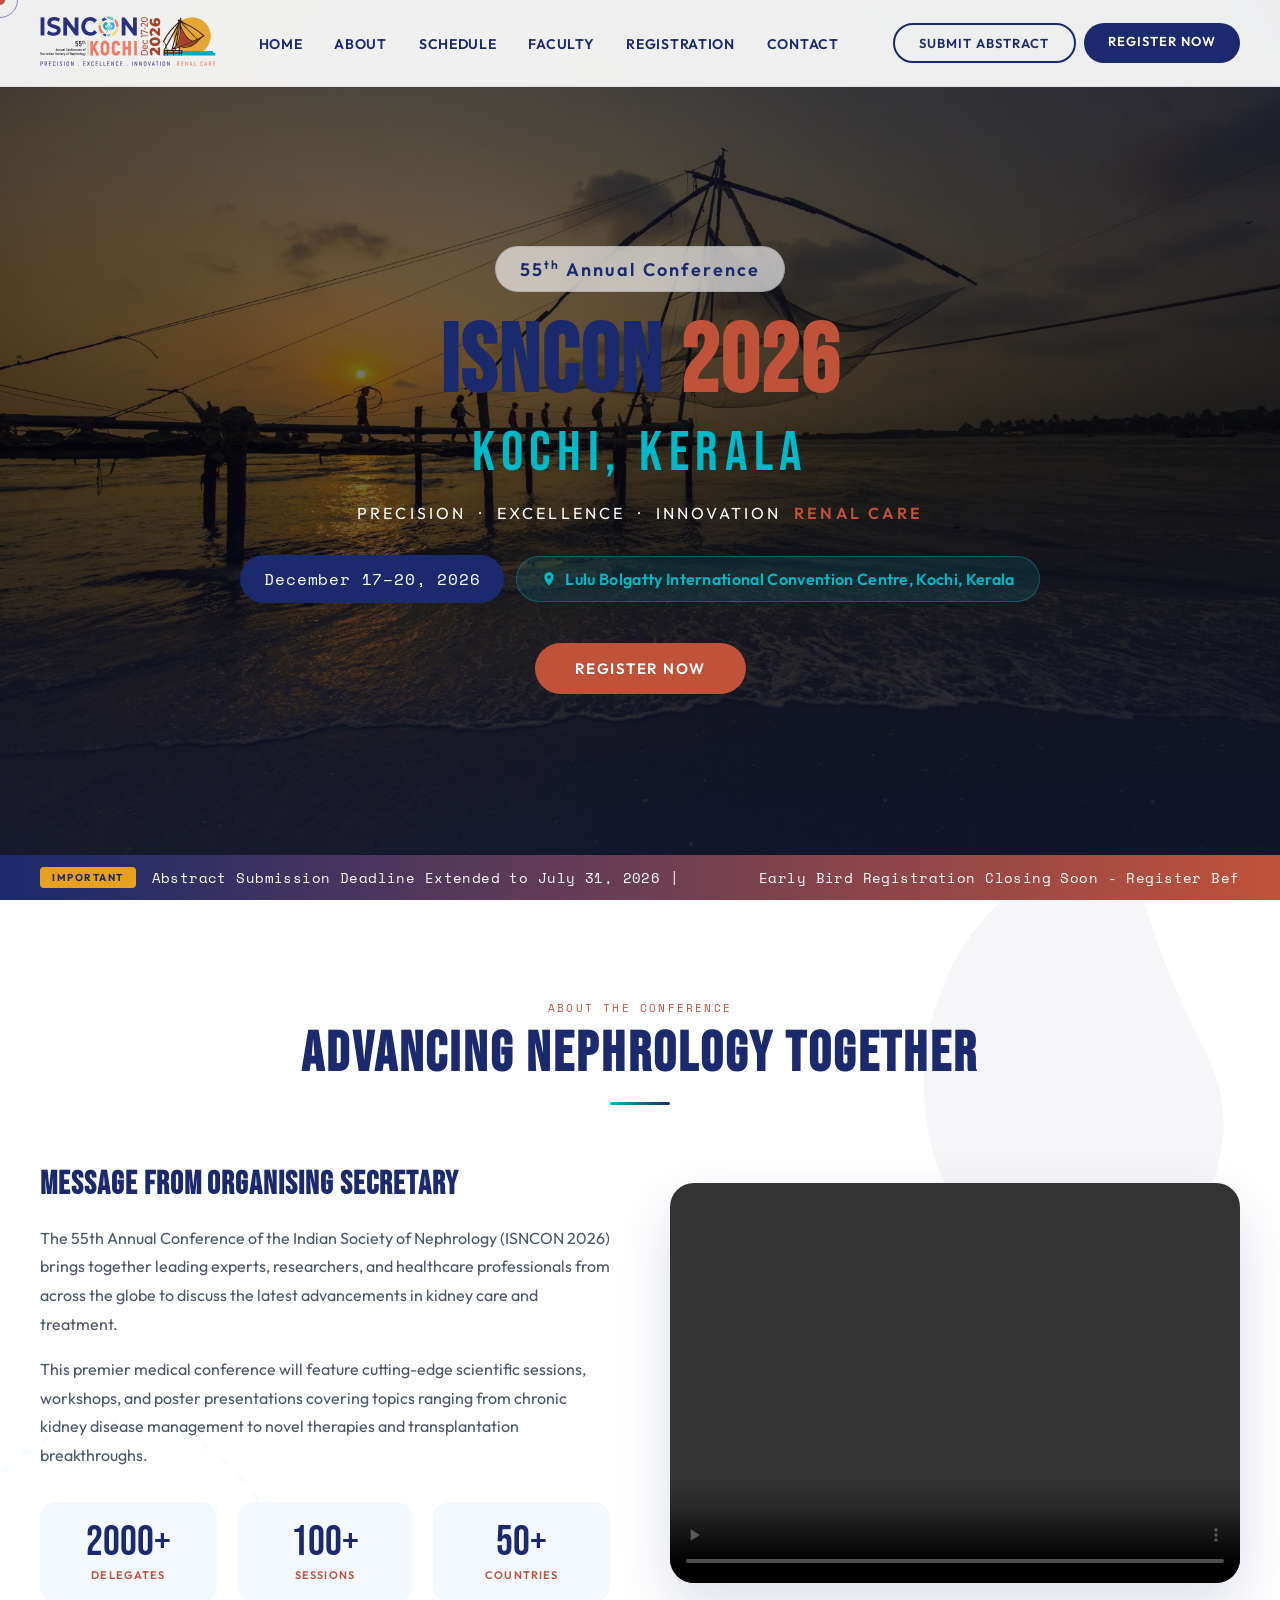
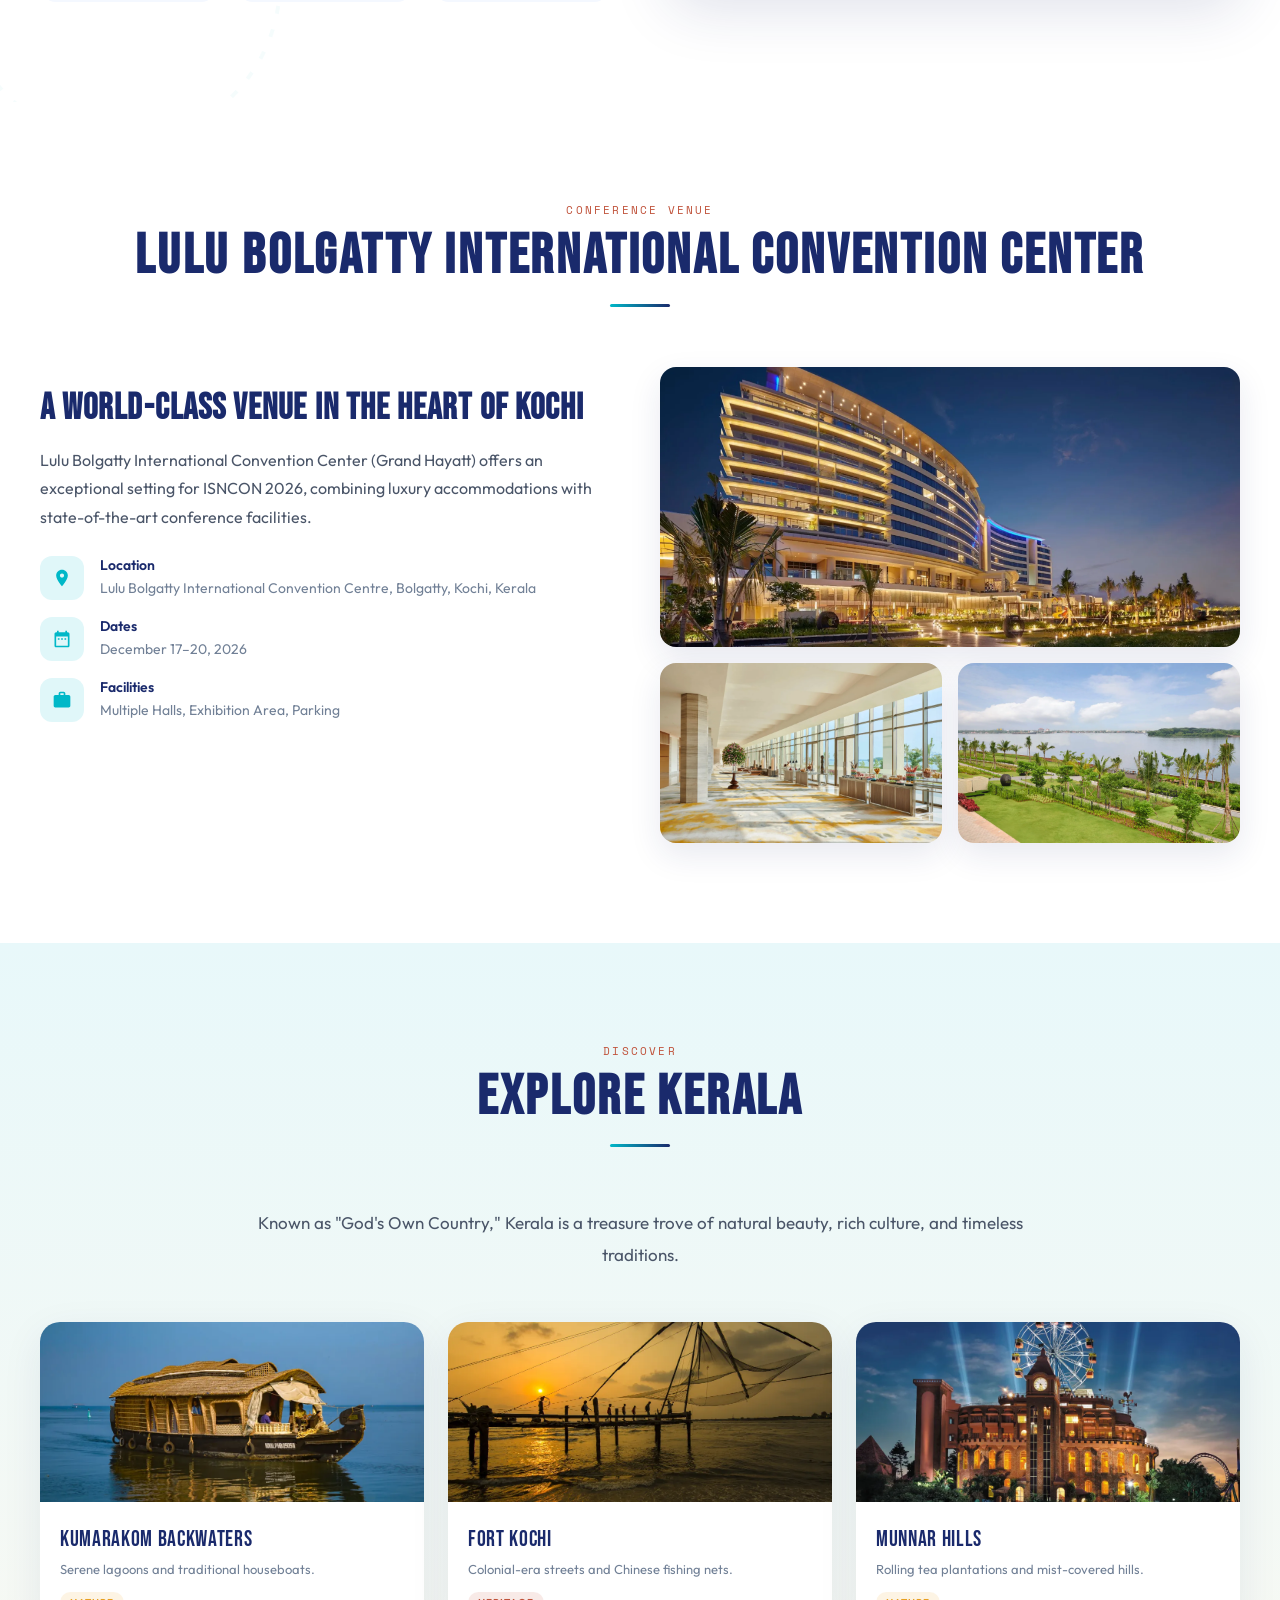
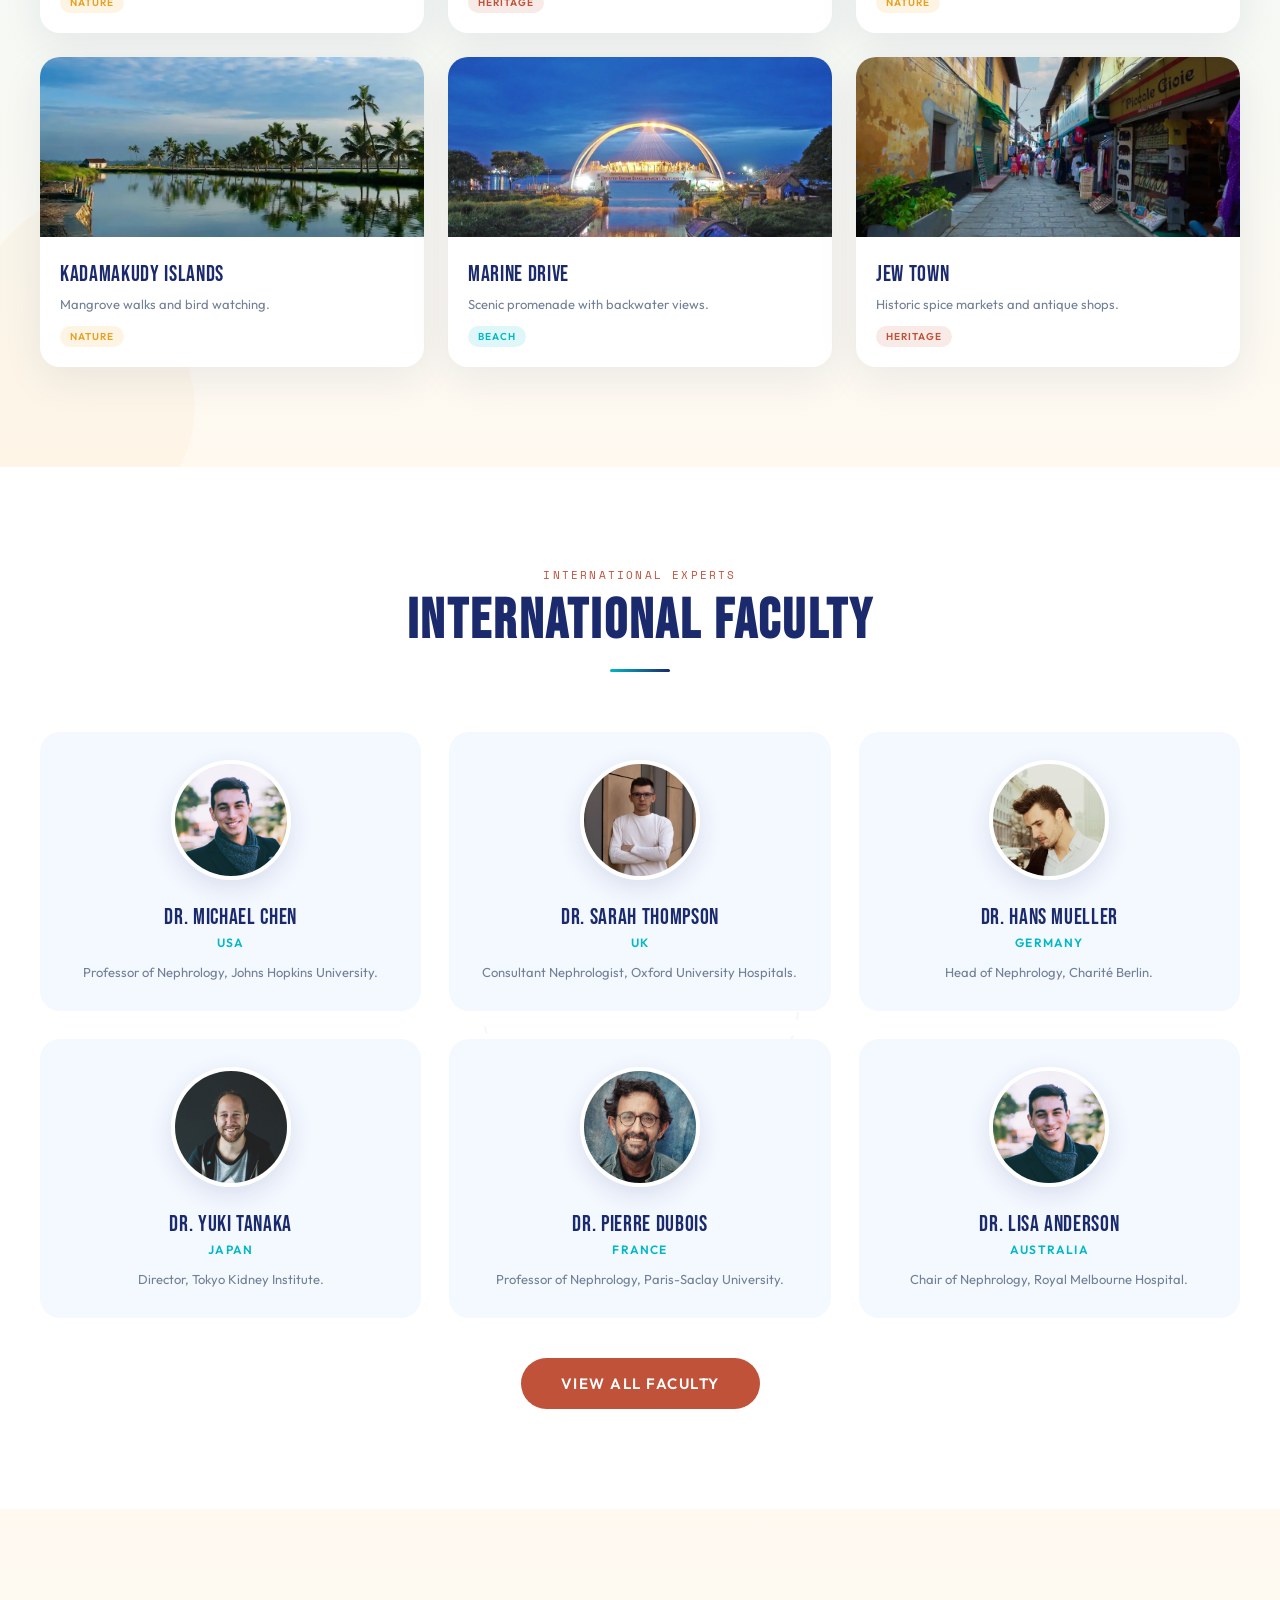
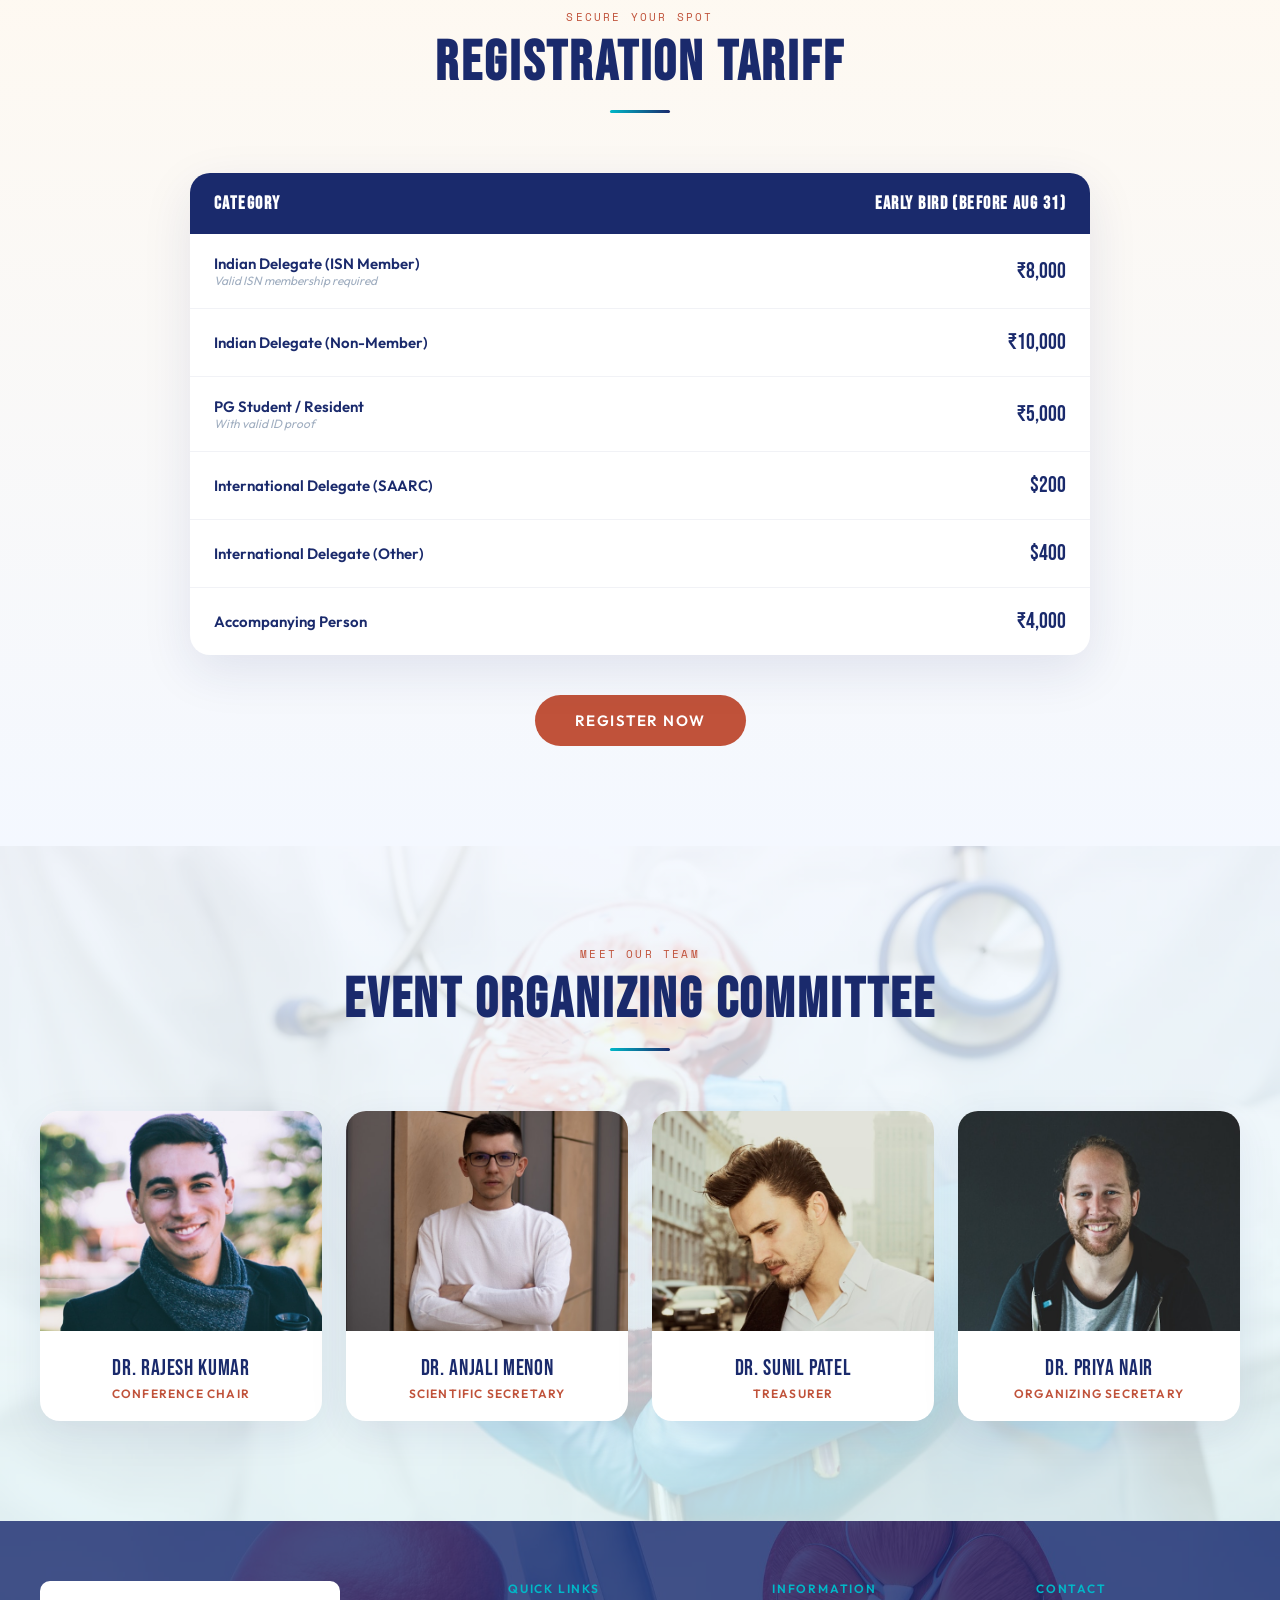
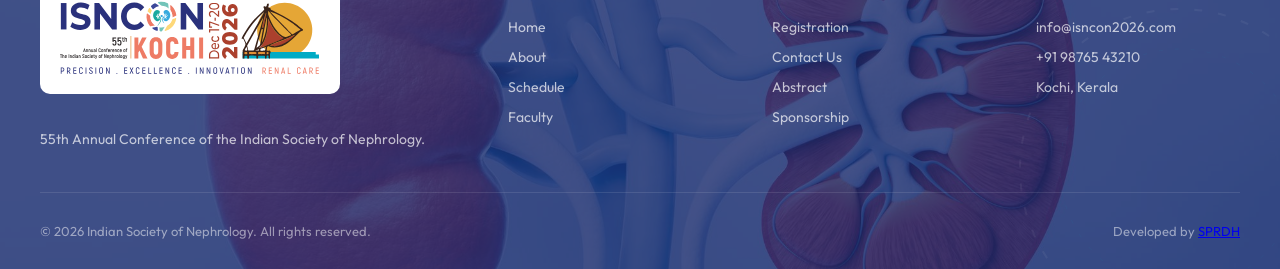
==== commit a9db67fe: "html converted to php, responsive style added" ====
--- a/index.html
+++ b/index.html
@@ -14,7 +14,7 @@
 	<link
 		href="https://fonts.googleapis.com/css2?family=Bebas+Neue&family=Outfit:wght@300;400;600;700&family=Space+Mono:ital@0;1&display=swap"
 		rel="stylesheet">
-	<link rel="stylesheet" href="css/style.css?v=1.0.7">
+	<link rel="stylesheet" href="css/style.css?v=1.0.12">
 </head>
 
 <body>
@@ -23,6 +23,9 @@
 
 	<nav class="nav">
 		<div class="nav-logo"><a href="index.html"><img src="images/logo.svg" alt="ISNCON" style="height:50px" /></a>
+		</div>
+		<div class="nav-toggle" onclick="toggleMenu()">
+			<span></span><span></span><span></span>
 		</div>
 		<ul class="nav-links">
 			<li><a href="index.html">Home</a></li>
@@ -32,8 +35,10 @@
 			<li><a href="registration.html">Registration</a></li>
 			<li><a href="contact.html">Contact</a></li>
 		</ul>
-		<a href="registration.html" class="nav-cta nav-cta-secondary">Submit Abstract</a>
-		<a href="registration.html" class="nav-cta">Register Now</a>
+		<div class="nav-buttons">
+			<a href="registration.html" class="nav-cta nav-cta-secondary">Submit Abstract</a>
+			<a href="registration.html" class="nav-cta">Register Now</a>
+		</div>
 	</nav>
 
 	<section class="hero" id="home">
@@ -504,6 +509,12 @@
 	</footer>
 
 	<script>
+		function toggleMenu() { 
+			document.querySelector('.nav-links').classList.toggle('active'); 
+			document.querySelector('.nav-buttons').classList.toggle('active'); 
+			document.querySelector('.nav-toggle').classList.toggle('active');
+			document.body.style.overflow = document.body.style.overflow === 'hidden' ? '' : 'hidden';
+		}
 		const cursorEl = document.getElementById('cursor'), ringEl = document.getElementById('cursorRing'); let mx = 0, my = 0, rx = 0, ry = 0; document.addEventListener('mousemove', e => { mx = e.clientX; my = e.clientY }); (function tick() { cursorEl.style.left = mx + 'px'; cursorEl.style.top = my + 'px'; rx += (mx - rx) * .12; ry += (my - ry) * .12; ringEl.style.left = rx + 'px'; ringEl.style.top = ry + 'px'; requestAnimationFrame(tick) })();
 		let currentSlide = 0; const slides = document.querySelectorAll('.hero-slide'); const dots = document.querySelectorAll('.hero-slider-dots .dot'); function goToSlide(n) { slides.forEach(s => s.classList.remove('active')); dots.forEach(d => d.classList.remove('active')); currentSlide = n; slides[currentSlide].classList.add('active'); dots[currentSlide].classList.add('active') } setInterval(() => { goToSlide((currentSlide + 1) % slides.length) }, 5000);
 		if (window.matchMedia('(hover: hover)').matches) { const heroContent = document.querySelector('.hero-content'), cx = innerWidth / 2, cy = innerHeight / 2; document.addEventListener('mousemove', e => { const dx = (e.clientX - cx) / cx, dy = (e.clientY - cy) / cy; if (heroContent) heroContent.style.transform = `translate(${dx * 5}px,${dy * 3}px)` }) }
--- a/css/style.css
+++ b/css/style.css
@@ -180,7 +180,9 @@
 }
 
 .nav-logo img {
-    height: 40px
+    height: 44px;
+    width: auto;
+    transition: height 0.3s
 }
 
 .nav-logo-text {
@@ -198,6 +200,12 @@
     display: flex;
     gap: 32px;
     list-style: none
+}
+
+.nav-menu {
+    display: flex;
+    align-items: center;
+    gap: 24px
 }
 
 .nav-links a {
@@ -212,6 +220,24 @@
 
 .nav-links a:hover {
     color: var(--coral)
+}
+
+.nav-links a.active {
+    color: var(--navy);
+    position: relative
+}
+
+.nav-links a.active::after {
+    content: '';
+    position: absolute;
+    bottom: -8px;
+    left: 50%;
+    transform: translateX(-50%);
+    width: 5px;
+    height: 5px;
+    background: var(--coral);
+    border-radius: 50%;
+    box-shadow: 0 0 10px rgba(192, 82, 58, 0.4)
 }
 
 .nav-cta {
@@ -242,6 +268,40 @@
 .nav-cta-secondary:hover {
     background: var(--navy);
     color: #fff
+}
+
+.nav-toggle {
+    display: none;
+    flex-direction: column;
+    gap: 5px;
+    cursor: pointer;
+    z-index: 1001
+}
+
+.nav-toggle span {
+    width: 25px;
+    height: 3px;
+    background: var(--navy);
+    border-radius: 2px;
+    transition: all 0.3s
+}
+
+.nav-toggle.active span:nth-child(1) {
+    transform: rotate(45deg) translate(6px, 6px)
+}
+
+.nav-toggle.active span:nth-child(2) {
+    opacity: 0
+}
+
+.nav-toggle.active span:nth-child(3) {
+    transform: rotate(-45deg) translate(6px, -6px)
+}
+
+.nav-buttons {
+    display: flex;
+    gap: 8px;
+    visibility: visible
 }
 
 .hero {
@@ -834,7 +894,7 @@
     content: '';
     position: absolute;
     inset: 0;
-    background: url('images/kidney-bg.jpg') center/cover no-repeat;
+    background: url('../images/kidney-bg.jpg') center/cover no-repeat;
     opacity: 0.2
 }
 
@@ -1242,7 +1302,7 @@
     content: '';
     position: absolute;
     inset: 0;
-    background: url('images/footerbg.jpg') center/cover no-repeat;
+    background: url('../images/footerbg.jpg') center/cover no-repeat;
     opacity: 0.2
 }
 
@@ -1335,13 +1395,81 @@
     color: rgba(255, 255, 255, .5)
 }
 
-@media(max-width:1024px) {
-    .nav {
-        padding: 12px 24px
+@media(max-width:1080px) {
+
+    @keyframes slideUp {
+        from {
+            transform: translateY(100%);
+        }
+
+        to {
+            transform: translateY(0);
+        }
+    }
+
+    .nav-toggle {
+        display: flex;
+        z-index: 1001;
+        margin-left: 20px
+    }
+
+    .nav-menu {
+        position: fixed;
+        top: 0;
+        right: -100%;
+        width: 300px;
+        height: 100vh;
+        background: #fff;
+        flex-direction: column;
+        justify-content: center;
+        align-items: center;
+        gap: 40px;
+        padding: 50px;
+        box-shadow: -10px 0 30px rgba(0, 0, 0, 0.1);
+        transition: right 0.4s cubic-bezier(0.16, 1, 0.3, 1);
+        z-index: 1000
+    }
+
+    .nav-menu.active {
+        right: 0
     }
 
     .nav-links {
-        display: none
+        flex-direction: column;
+        align-items: center;
+        gap: 24px
+    }
+
+    .nav-links a {
+        font-size: 18px
+    }
+
+    .nav-buttons {
+        flex-direction: column;
+        width: 100%;
+        gap: 16px
+    }
+
+    .nav-cta,
+    .nav-cta-secondary {
+        width: 100%;
+        text-align: center;
+        margin: 0 !important;
+        padding: 14px !important
+    }
+
+    .nav-cta-secondary {
+        background: transparent;
+        border: 2px solid var(--navy);
+        color: var(--navy) !important
+    }
+
+    .nav-logo img {
+        height: 36px
+    }
+
+    .hero-slider-dots {
+        bottom: 100px
     }
 
     section {
@@ -1367,12 +1495,36 @@
     }
 
     .footer-grid {
-        grid-template-columns: 1fr 1fr;
-        gap: 40px
-    }
-
-    .hero-card {
-        display: none
+        grid-template-columns: 1fr;
+        gap: 30px
+    }
+
+    .info-grid {
+        grid-template-columns: 1fr
+    }
+
+    .dates-grid {
+        grid-template-columns: 1fr
+    }
+
+    .inclusions-grid {
+        grid-template-columns: 1fr
+    }
+
+    .indian-grid {
+        grid-template-columns: 1fr
+    }
+
+    .highlights-grid {
+        grid-template-columns: 1fr
+    }
+
+    .venue-card-grid {
+        grid-template-columns: 1fr
+    }
+
+    .map iframe {
+        height: 300px
     }
 }
 
@@ -1415,6 +1567,68 @@
         flex-direction: column;
         gap: 12px;
         text-align: center
+    }
+
+    .announcement-bar {
+        padding: 10px 16px
+    }
+
+    .announcement-content {
+        flex-direction: column;
+        gap: 8px
+    }
+
+    .announcement-label {
+        font-size: 9px
+    }
+
+    .announcement-text {
+        font-size: 12px;
+        gap: 40px
+    }
+
+    .hero-slider-dots {
+        bottom: 80px
+    }
+
+    .info-grid {
+        grid-template-columns: 1fr
+    }
+
+    .dates-grid {
+        grid-template-columns: 1fr
+    }
+
+    .inclusions-grid {
+        grid-template-columns: 1fr
+    }
+
+    .venue-features {
+        grid-template-columns: 1fr
+    }
+
+    .indian-grid {
+        grid-template-columns: 1fr
+    }
+
+    .highlights-grid {
+        grid-template-columns: 1fr
+    }
+
+    .page-hero {
+        padding: 100px 20px 50px
+    }
+
+    .map iframe {
+        height: 300px
+    }
+
+    .registration-table {
+        overflow-x: auto
+    }
+
+    .registration-table table {
+        min-width: 600px
     }
 }
 
